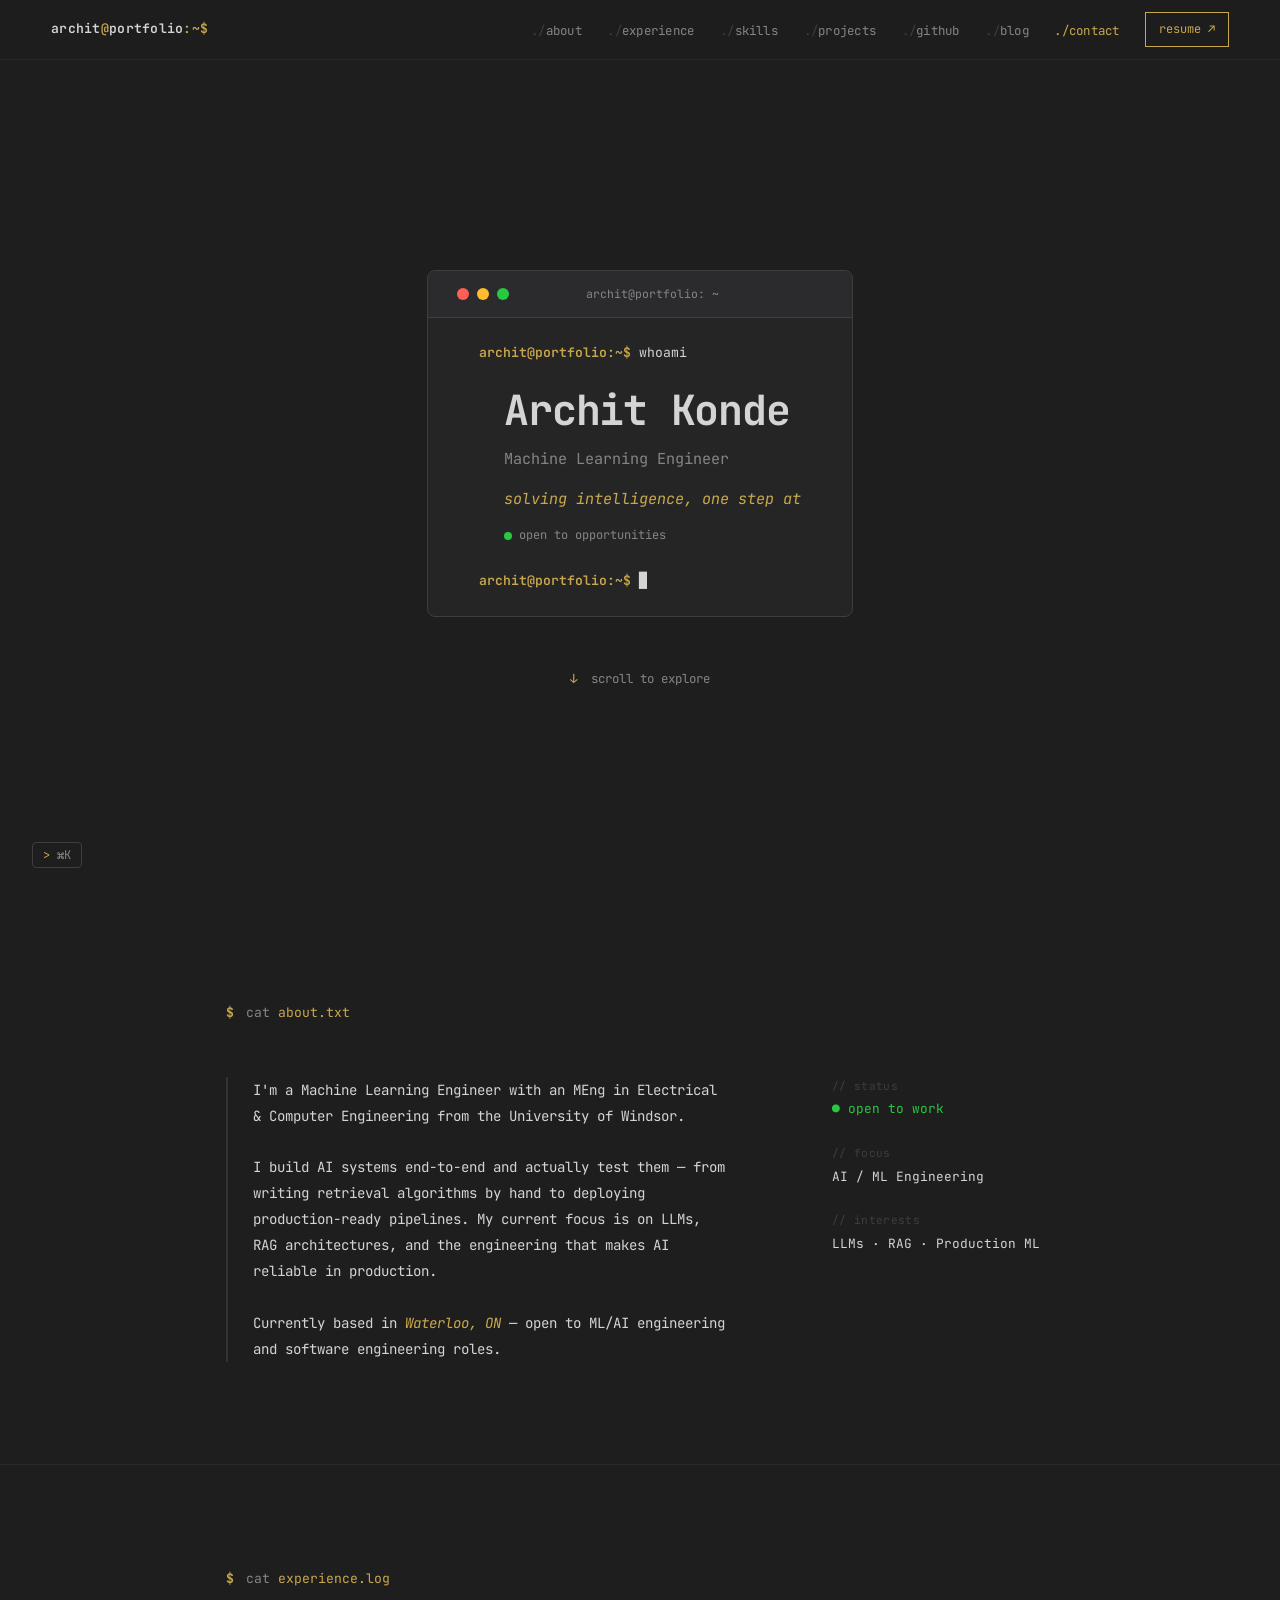
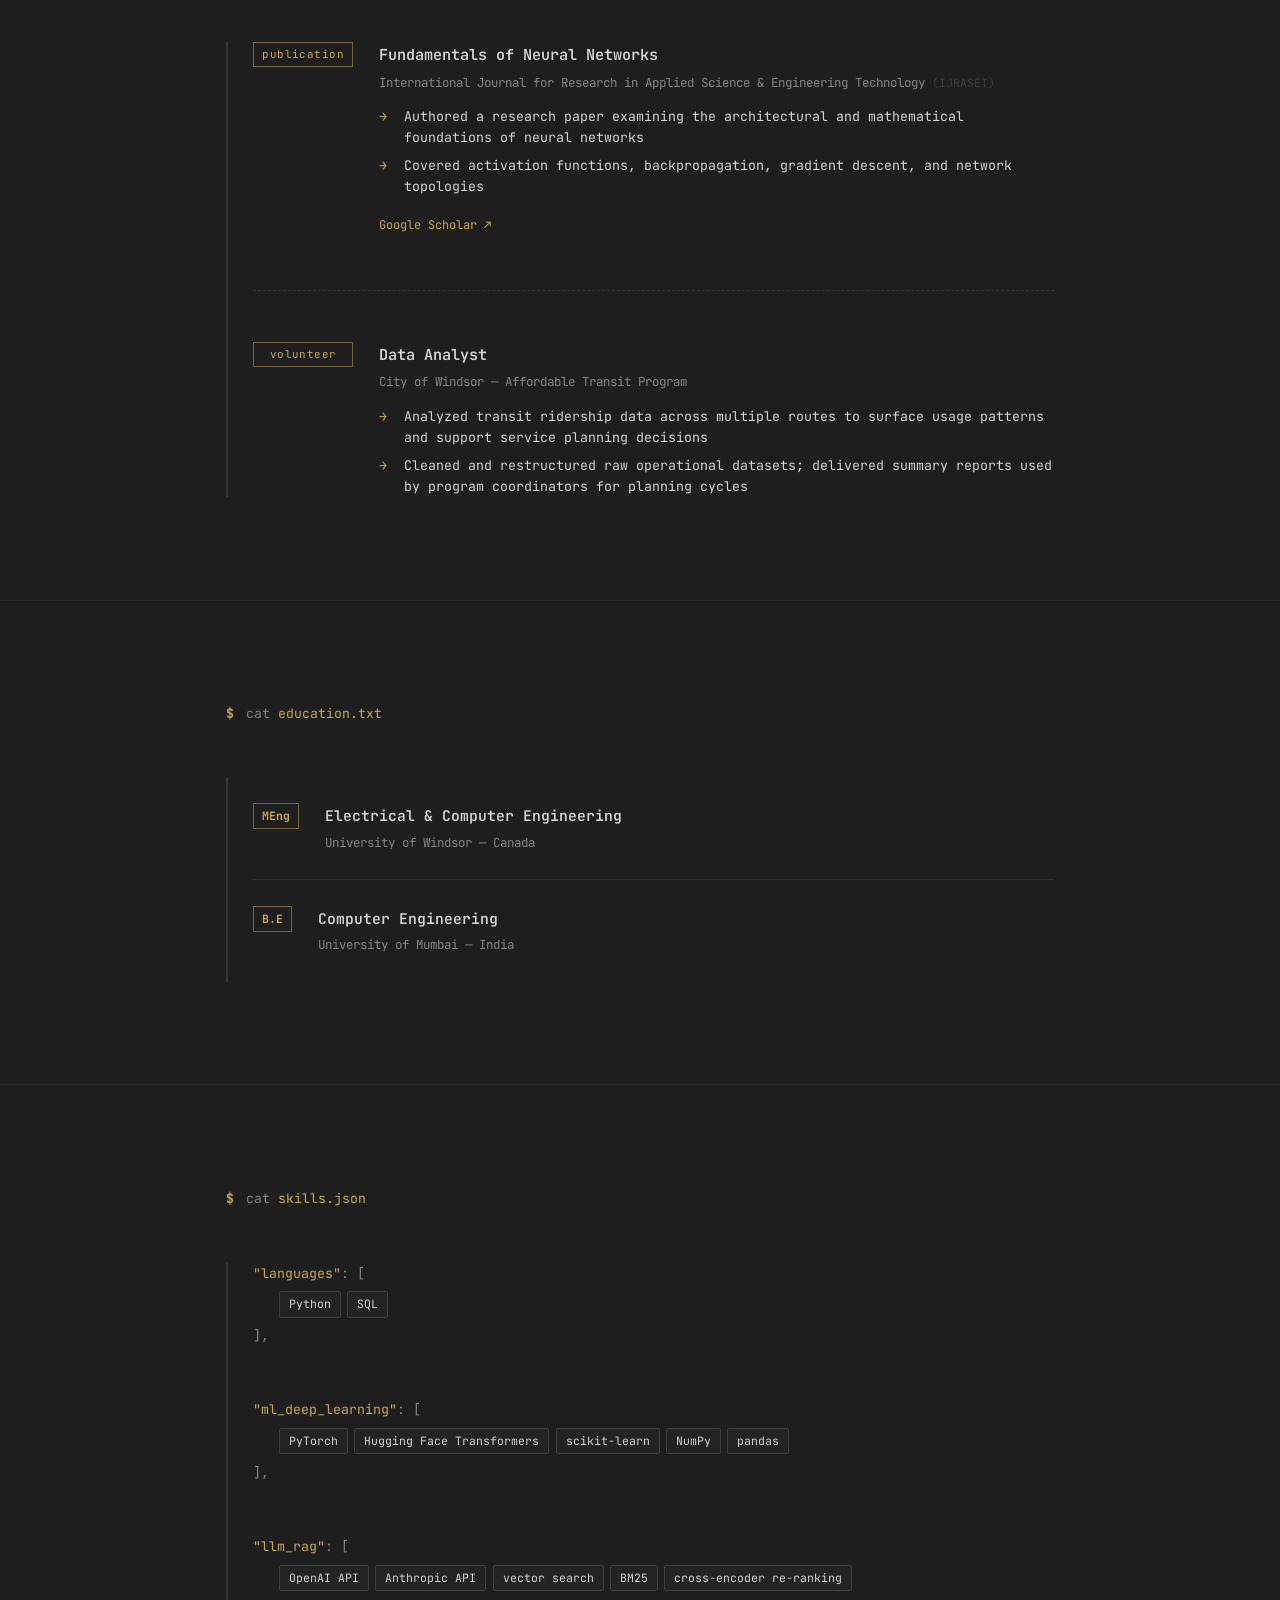
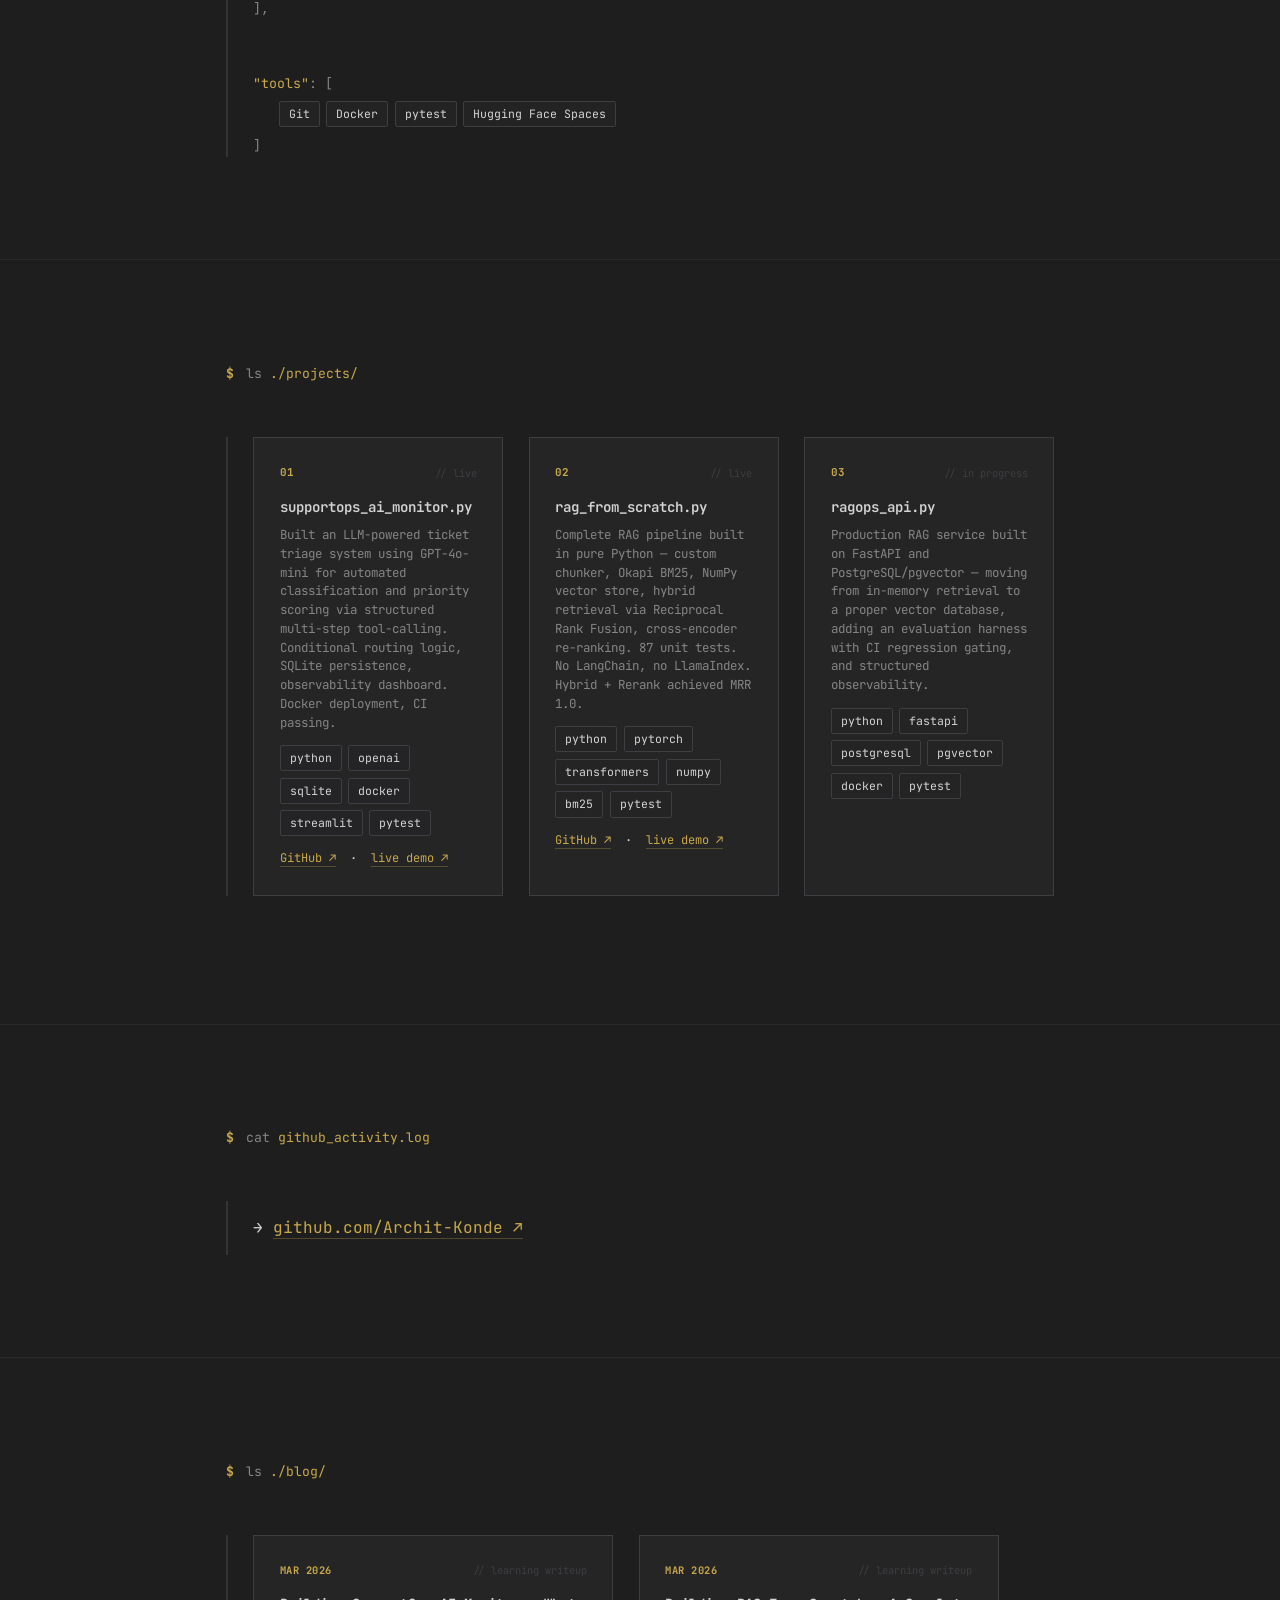
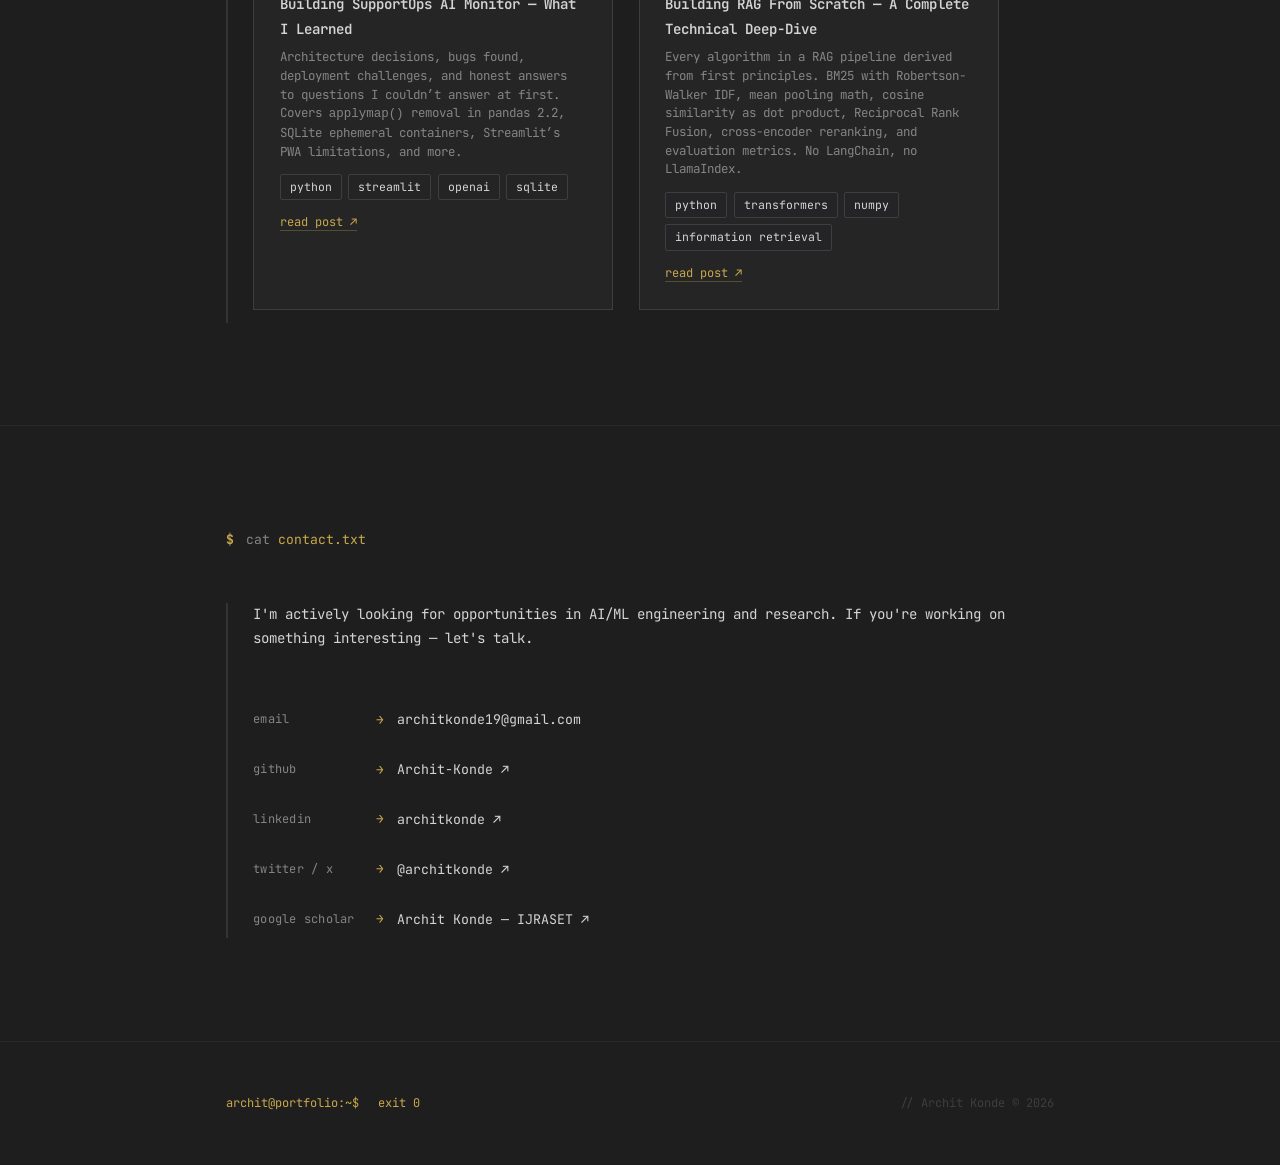
==== Source Code/index.html @ faeb998f "fix: add github nav link and chart fallback for discoverability Co-Authored-By: Claude Sonnet 4.6 <n" ====
<!DOCTYPE html>
<html lang="en">

<head>
  <meta charset="UTF-8" />
  <meta name="viewport" content="width=device-width, initial-scale=1.0" />

  <!-- ═══ SEO — Primary Meta Tags ════════════════════════════════
       These are the core tags search engines read first.
       description: shown in Google search results under your link.
       keywords:    less important for Google now, still used by others.
       author:      identifies you as the content creator.
       robots:      "index, follow" tells crawlers to index & follow links.
       theme-color: colors the browser chrome bar on Android/mobile.
  ════════════════════════════════════════════════════════════════ -->
  <meta name="description"
    content="Archit Konde — Machine Learning Engineer based in Waterloo, Canada. Building AI systems end-to-end — RAG pipelines, LLM applications, and production ML. Open to opportunities." />
  <meta name="keywords"
    content="Archit Konde, Machine Learning Engineer, AI Engineer, ML Engineer, artificial intelligence, neural networks, PyTorch, deep learning, RAG, LLM, Hugging Face, Waterloo, Canada" />
  <meta name="author" content="Archit Konde" />
  <meta name="robots" content="index, follow" />
  <meta name="theme-color" content="#1e1e1e" />

  <!-- ═══ SEO — Open Graph (LinkedIn, Facebook, Discord previews) ═
       When you share your URL on LinkedIn or Discord, these tags
       control what the preview card looks like — title, description,
       and eventually an image thumbnail.
  ════════════════════════════════════════════════════════════════ -->
  <meta property="og:type" content="website" />
  <meta property="og:url" content="https://archit-konde.github.io/" />
  <meta property="og:title" content="Archit Konde — Machine Learning Engineer" />
  <meta property="og:description"
    content="ML engineer building AI systems end-to-end — RAG pipelines, LLM applications, and production ML." />
  <meta property="og:locale" content="en_CA" />
  <meta property="og:image" content="https://archit-konde.github.io/assets/og-image.png" />
  <meta property="og:image:width" content="1200" />
  <meta property="og:image:height" content="630" />

  <!-- ═══ SEO — Twitter / X Card ═════════════════════════════════
       Controls how your link looks when shared on Twitter/X.
       summary_large_image: big card with image.
  ════════════════════════════════════════════════════════════════ -->
  <meta name="twitter:card" content="summary_large_image" />
  <meta name="twitter:image" content="https://archit-konde.github.io/assets/og-image.png" />
  <meta name="twitter:site" content="@architkonde" />
  <meta name="twitter:creator" content="@architkonde" />
  <meta name="twitter:title" content="Archit Konde — Machine Learning Engineer" />
  <meta name="twitter:description"
    content="ML engineer building AI systems end-to-end — RAG pipelines, LLM applications, and production ML." />

  <!-- ═══ SEO — Canonical URL ═════════════════════════════════════
       Tells search engines "this is the one true URL for this page".
       Prevents duplicate-content penalties if the site is ever
       accessible via multiple URLs (http vs https, www vs no-www).
  ════════════════════════════════════════════════════════════════ -->
  <link rel="canonical" href="https://archit-konde.github.io/" />

  <!-- PWA manifest — tells the browser this is installable as an app -->
  <link rel="manifest" href="manifest.json" />
  <!-- Apple Touch Icon — iOS uses this for "Add to Home Screen" (ignores manifest.json) -->
  <link rel="apple-touch-icon" href="assets/icons/icon-192.svg" />

  <title>Archit Konde</title>

  <!-- Terminal favicon: amber '>' on dark background, no extra file needed -->
  <link rel="icon"
    href="data:image/svg+xml,<svg xmlns='http://www.w3.org/2000/svg' viewBox='0 0 32 32'><rect width='32' height='32' rx='4' fill='%231e1e1e'/><text x='5' y='25' font-family='monospace' font-size='22' font-weight='bold' fill='%23C9A84C'>%3E</text></svg>" />

  <!-- JetBrains Mono — the terminal/code font we use throughout the site -->
  <link rel="preconnect" href="https://fonts.googleapis.com" />
  <link rel="preconnect" href="https://fonts.gstatic.com" crossorigin />
  <link
    href="https://fonts.googleapis.com/css2?family=JetBrains+Mono:ital,wght@0,300;0,400;0,500;0,600;0,700;1,400&display=swap"
    rel="stylesheet" />

  <link rel="stylesheet" href="styles/main.min.css" />

  <!-- ═══ SEO — JSON-LD Structured Data ══════════════════════════
       This is machine-readable data embedded in the page that tells
       Google exactly who you are. It can produce "rich results" in
       search — like your name, job title, and links appearing in a
       knowledge panel next to your search result.
       Schema.org/Person is the standard vocabulary for people pages.
  ════════════════════════════════════════════════════════════════ -->
  <script type="application/ld+json">
  {
    "@context": "https://schema.org",
    "@type": "Person",
    "name": "Archit Konde",
    "jobTitle": "Machine Learning Engineer",
    "url": "https://archit-konde.github.io/",
    "email": "architkonde19@gmail.com",
    "description": "Machine Learning Engineer building AI systems end-to-end — RAG pipelines, LLM applications, and production ML.",
    "alumniOf": [
      {
        "@type": "CollegeOrUniversity",
        "name": "University of Windsor",
        "address": { "@type": "PostalAddress", "addressCountry": "CA" }
      },
      {
        "@type": "CollegeOrUniversity",
        "name": "University of Mumbai",
        "address": { "@type": "PostalAddress", "addressCountry": "IN" }
      }
    ],
    "sameAs": [
      "https://github.com/Archit-Konde",
      "https://www.linkedin.com/in/architkonde/",
      "https://x.com/architkonde",
      "https://scholar.google.com/citations?hl=en&user=njXhCdwAAAAJ"
    ],
    "knowsAbout": ["Machine Learning", "Deep Learning", "PyTorch", "Hugging Face Transformers", "RAG", "LLM", "Neural Networks", "Artificial Intelligence", "Python"]
  }
  </script>
</head>

<body oncontextmenu="return false;">

  <!--
  ╔══════════════════════════════════════════════════════════════╗
  ║   Hey, you found the source.  Respect. 👋                   ║
  ║                                                              ║
  ║   Built by: Archit Konde                                     ║
  ║   Stack:    HTML + CSS + Vanilla JS  (no framework)          ║
  ║   Font:     JetBrains Mono (Google Fonts)                    ║
  ║   Hosted:   GitHub Pages                                     ║
  ║   Repo:     github.com/Archit-Konde/Archit-Konde.github.io  ║
  ║                                                              ║
  ║   If you're hiring ML/AI engineers — let's talk.            ║
  ║   architkonde19@gmail.com                                    ║
  ╚══════════════════════════════════════════════════════════════╝
-->

  <!-- ═══════════════════════════════════════════════════════════
       NAVIGATION
       Fixed at the top. Brand reads like a terminal prompt.
       Links use "./section" path convention.
       On mobile, nav collapses into a full-screen hamburger menu.
  ═══════════════════════════════════════════════════════════════ -->
  <nav id="navbar">
    <a href="#home" class="nav-brand">
      archit<span class="accent">@</span>portfolio<span class="accent">:~$</span>
    </a>

    <ul class="nav-links">
      <li><a href="#about"><span class="nav-slash">./</span>about</a></li>
      <li><a href="#experience"><span class="nav-slash">./</span>experience</a></li>
      <li><a href="#skills"><span class="nav-slash">./</span>skills</a></li>
      <li><a href="#projects"><span class="nav-slash">./</span>projects</a></li>
      <li><a href="#github"><span class="nav-slash">./</span>github</a></li>
      <li><a href="#blog"><span class="nav-slash">./</span>blog</a></li>
      <li><a href="#contact"><span class="nav-slash">./</span>contact</a></li>
    </ul>

    <a href="docs/resume.pdf" class="resume-btn" target="_blank" rel="noopener noreferrer">
      resume <span class="accent">↗</span>
    </a>

    <!-- Hamburger button — only visible on mobile -->
    <button class="hamburger" id="hamburger" aria-label="Toggle navigation menu" aria-expanded="false">
      <span></span>
      <span></span>
      <span></span>
    </button>
  </nav>

  <!-- Full-screen mobile menu overlay -->
  <div class="mobile-menu" id="mobileMenu" aria-hidden="true">
    <button class="mobile-menu-close" id="mobileClose" aria-label="Close menu">✕</button>
    <ul>
      <li><a href="#about" class="mob-link"><span class="nav-slash">./</span>about</a></li>
      <li><a href="#experience" class="mob-link"><span class="nav-slash">./</span>experience</a></li>
      <li><a href="#skills" class="mob-link"><span class="nav-slash">./</span>skills</a></li>
      <li><a href="#projects" class="mob-link"><span class="nav-slash">./</span>projects</a></li>
      <li><a href="#github" class="mob-link"><span class="nav-slash">./</span>github</a></li>
      <li><a href="#blog" class="mob-link"><span class="nav-slash">./</span>blog</a></li>
      <li><a href="#contact" class="mob-link"><span class="nav-slash">./</span>contact</a></li>
      <li><a href="docs/resume.pdf" class="mob-link" target="_blank" rel="noopener noreferrer">resume ↗</a></li>
    </ul>
  </div>


  <main>

    <!-- ═══════════════════════════════════════════════════════════
         HERO / LANDING
         Designed as a macOS-style terminal window.
         Contains: name, role, animated tagline, open-to-work status.
    ═══════════════════════════════════════════════════════════════ -->
    <section id="home" class="hero">
      <div class="container">

        <div class="term-window">
          <!-- Terminal chrome bar (the colored dots at the top) -->
          <div class="term-topbar">
            <div class="term-dots">
              <span class="dot dot-r" title="close"></span>
              <span class="dot dot-y" title="minimize"></span>
              <span class="dot dot-g" title="fullscreen"></span>
            </div>
            <span class="term-label">archit@portfolio: ~</span>
          </div>

          <!-- Terminal body -->
          <div class="term-body">
            <!-- Command typed into the terminal -->
            <p class="term-line">
              <span class="t-prompt">archit@portfolio:~$</span><span class="t-cmd"> whoami</span>
            </p>

            <!-- "Output" of the whoami command -->
            <div class="hero-output">
              <h1 class="hero-name">Archit Konde</h1>
              <p class="hero-role">Machine Learning Engineer</p>
              <!-- Tagline: animated by the typewriter in script.js -->
              <p class="hero-tagline">
                <span id="tw-text"></span><span class="tw-cursor" id="tw-cursor">█</span>
              </p>
              <!-- Live green dot: "open to opportunities" -->
              <p class="hero-status">
                <span class="status-dot"></span>
                <span>open to opportunities</span>
              </p>
            </div>

            <!-- Idle prompt line — ghost-text typed/erased by script.js ghostLoop() -->
            <p class="term-line idle-line">
              <span class="t-prompt">archit@portfolio:~$</span><span id="ghost-text"></span><span class="idle-cursor">
                █</span>
            </p>
          </div> <!-- /.term-body -->
        </div> <!-- /.term-window -->

        <div class="hero-footer">
          <a href="#about" class="scroll-hint" aria-label="Scroll to about section">
            <span class="accent">↓</span>&nbsp; scroll to explore
          </a>

          <button id="restore-term" class="hero-restore-btn">
            <span class="accent">↑</span>&nbsp; reboot terminal
          </button>
        </div>

      </div> <!-- /.container -->
    </section>


    <!-- ═══════════════════════════════════════════════════════════
         ABOUT
    ═══════════════════════════════════════════════════════════════ -->
    <section id="about" class="section">
      <div class="container">

        <div class="section-header">
          <span class="s-dollar">$</span>
          <span class="s-cmd">cat <span class="accent">about.txt</span></span>
        </div>

        <div class="section-body">
          <div class="about-grid">

            <div class="about-text">
              <p>
                I'm a Machine Learning Engineer with an MEng in Electrical &amp; Computer
                Engineering from the University of Windsor.
              </p>
              <p>
                I build AI systems end-to-end and actually test them — from writing retrieval
                algorithms by hand to deploying production-ready pipelines. My current focus is
                on LLMs, RAG architectures, and the engineering that makes AI reliable in
                production.
              </p>
              <p>
                Currently based in <em class="accent">Waterloo, ON</em> — open to ML/AI
                engineering and software engineering roles.
              </p>
            </div>

            <aside class="about-meta">
              <div class="meta-block">
                <span class="meta-key">// status</span>
                <span class="meta-val status-open">● open to work</span>
              </div>
              <div class="meta-block">
                <span class="meta-key">// focus</span>
                <span class="meta-val">AI / ML Engineering</span>
              </div>
              <div class="meta-block">
                <span class="meta-key">// interests</span>
                <span class="meta-val">LLMs · RAG · Production ML</span>
              </div>
            </aside>

          </div>
        </div>

      </div>
    </section>


    <!-- ═══════════════════════════════════════════════════════════
         EXPERIENCE
    ═══════════════════════════════════════════════════════════════ -->
    <section id="experience" class="section">
      <div class="container">

        <div class="section-header">
          <span class="s-dollar">$</span>
          <span class="s-cmd">cat <span class="accent">experience.log</span></span>
        </div>

        <div class="section-body">

          <!-- ── Publication ─────────────────────────────────── -->
          <div class="exp-item">
            <div class="exp-tag">publication</div>
            <div class="exp-content">
              <h3 class="exp-title">Fundamentals of Neural Networks</h3>
              <p class="exp-org">
                International Journal for Research in Applied Science &amp; Engineering Technology
                <span class="exp-org-short">(IJRASET)</span>
              </p>
              <ul class="exp-bullets">
                <li>Authored a research paper examining the architectural and mathematical foundations of neural
                  networks</li>
                <li>Covered activation functions, backpropagation, gradient descent, and network topologies</li>
              </ul>
              <div class="exp-links">
                <a href="https://scholar.google.com/citations?view_op=view_citation&hl=en&user=njXhCdwAAAAJ&citation_for_view=njXhCdwAAAAJ:u5HHmVD_uO8C"
                  target="_blank" rel="noopener noreferrer" class="exp-link">Google Scholar ↗</a>
              </div>
            </div>
          </div>

          <!-- ── Volunteer ───────────────────────────────────── -->
          <div class="exp-item">
            <div class="exp-tag">volunteer</div>
            <div class="exp-content">
              <h3 class="exp-title">Data Analyst</h3>
              <p class="exp-org">City of Windsor — Affordable Transit Program</p>
              <ul class="exp-bullets">
                <li>Analyzed transit ridership data across multiple routes to surface usage patterns and support service
                  planning decisions</li>
                <li>Cleaned and restructured raw operational datasets; delivered summary reports used by program
                  coordinators for planning cycles</li>
              </ul>
            </div>
          </div>

        </div>
      </div>
    </section>


    <!-- ═══════════════════════════════════════════════════════════
         EDUCATION
    ═══════════════════════════════════════════════════════════════ -->
    <section id="education" class="section">
      <div class="container">

        <div class="section-header">
          <span class="s-dollar">$</span>
          <span class="s-cmd">cat <span class="accent">education.txt</span></span>
        </div>

        <div class="section-body">

          <div class="edu-item">
            <span class="edu-badge">MEng</span>
            <div class="edu-details">
              <p class="edu-field">Electrical &amp; Computer Engineering</p>
              <p class="edu-inst">University of Windsor &mdash; Canada</p>
            </div>
          </div>

          <div class="edu-divider"></div>

          <div class="edu-item">
            <span class="edu-badge">B.E</span>
            <div class="edu-details">
              <p class="edu-field">Computer Engineering</p>
              <p class="edu-inst">University of Mumbai &mdash; India</p>
            </div>
          </div>

        </div>
      </div>
    </section>


    <!-- ═══════════════════════════════════════════════════════════
         SKILLS
         Styled as a JSON object so it reads like code output.
    ═══════════════════════════════════════════════════════════════ -->
    <section id="skills" class="section">
      <div class="container">

        <div class="section-header">
          <span class="s-dollar">$</span>
          <span class="s-cmd">cat <span class="accent">skills.json</span></span>
        </div>

        <div class="section-body">
          <div class="skills-block">

            <div class="skill-group">
              <span class="sk-key">"languages"</span><span class="sk-colon">: [</span>
              <div class="skill-tags">
                <span class="tag">Python</span>
                <span class="tag">SQL</span>
              </div>
              <span class="sk-close">],</span>
            </div>

            <div class="skill-group">
              <span class="sk-key">"ml_deep_learning"</span><span class="sk-colon">: [</span>
              <div class="skill-tags">
                <span class="tag">PyTorch</span>
                <span class="tag">Hugging Face Transformers</span>
                <span class="tag">scikit-learn</span>
                <span class="tag">NumPy</span>
                <span class="tag">pandas</span>
              </div>
              <span class="sk-close">],</span>
            </div>

            <div class="skill-group">
              <span class="sk-key">"llm_rag"</span><span class="sk-colon">: [</span>
              <div class="skill-tags">
                <span class="tag">OpenAI API</span>
                <span class="tag">Anthropic API</span>
                <span class="tag">vector search</span>
                <span class="tag">BM25</span>
                <span class="tag">cross-encoder re-ranking</span>
              </div>
              <span class="sk-close">],</span>
            </div>

            <div class="skill-group">
              <span class="sk-key">"tools"</span><span class="sk-colon">: [</span>
              <div class="skill-tags">
                <span class="tag">Git</span>
                <span class="tag">Docker</span>
                <span class="tag">pytest</span>
                <span class="tag">Hugging Face Spaces</span>
              </div>
              <span class="sk-close">]</span>
            </div>

          </div>
        </div>

      </div>
    </section>


    <!-- ═══════════════════════════════════════════════════════════
         PROJECTS
         Placeholder cards for now. Real projects will replace these.
    ═══════════════════════════════════════════════════════════════ -->
    <section id="projects" class="section">
      <div class="container">

        <div class="section-header">
          <span class="s-dollar">$</span>
          <span class="s-cmd">ls <span class="accent">./projects/</span></span>
        </div>

        <div class="section-body">

          <div class="projects-grid">

            <div class="project-card">
              <a href="https://architechs-supportops-ai-monitor.hf.space" target="_blank" rel="noopener noreferrer"
                class="card-overlay-link" aria-label="View SupportOps AI Monitor live demo" tabindex="-1"></a>
              <div class="card-top">
                <span class="card-num">01</span>
                <span class="card-status">// live</span>
              </div>
              <p class="card-name">supportops_ai_monitor.py</p>
              <p class="card-desc">Built an LLM-powered ticket triage system using GPT-4o-mini for automated classification
                and priority scoring via structured multi-step tool-calling. Conditional routing logic, SQLite persistence,
                observability dashboard. Docker deployment, CI passing.</p>
              <div class="card-tech">
                <span class="tag">python</span>
                <span class="tag">openai</span>
                <span class="tag">sqlite</span>
                <span class="tag">docker</span>
                <span class="tag">streamlit</span>
                <span class="tag">pytest</span>
              </div>
              <div style="margin-top: 0.75rem; font-size: 0.75rem;">
                <a href="https://github.com/Archit-Konde/supportops-ai-monitor" target="_blank"
                  rel="noopener noreferrer" class="inline-link">GitHub ↗</a>
                &nbsp;·&nbsp;
                <a href="https://architechs-supportops-ai-monitor.hf.space" target="_blank" rel="noopener noreferrer"
                  class="inline-link">live demo ↗</a>
              </div>
            </div>

            <div class="project-card">
              <a href="https://huggingface.co/spaces/architechs/RAG" target="_blank" rel="noopener noreferrer"
                class="card-overlay-link" aria-label="View RAG Pipeline Demo" tabindex="-1"></a>
              <div class="card-top">
                <span class="card-num">02</span>
                <span class="card-status">// live</span>
              </div>
              <p class="card-name">rag_from_scratch.py</p>
              <p class="card-desc">Complete RAG pipeline built in pure Python &mdash; custom chunker, Okapi BM25, NumPy vector store,
                hybrid retrieval via Reciprocal Rank Fusion, cross-encoder re-ranking. 87 unit tests.
                No LangChain, no LlamaIndex. Hybrid + Rerank achieved MRR 1.0.</p>
              <div class="card-tech">
                <span class="tag">python</span>
                <span class="tag">pytorch</span>
                <span class="tag">transformers</span>
                <span class="tag">numpy</span>
                <span class="tag">bm25</span>
                <span class="tag">pytest</span>
              </div>
              <div style="margin-top: 0.75rem; font-size: 0.75rem;">
                <a href="https://github.com/Archit-Konde/RAG" target="_blank"
                  rel="noopener noreferrer" class="inline-link">GitHub ↗</a>
                &nbsp;·&nbsp;
                <a href="https://huggingface.co/spaces/architechs/RAG" target="_blank" rel="noopener noreferrer"
                  class="inline-link">live demo ↗</a>
              </div>
            </div>

            <div class="project-card">
              <div class="card-top">
                <span class="card-num">03</span>
                <span class="card-status">// in progress</span>
              </div>
              <p class="card-name">ragops_api.py</p>
              <p class="card-desc">Production RAG service built on FastAPI and PostgreSQL/pgvector &mdash; moving from
                in-memory retrieval to a proper vector database, adding an evaluation harness with CI regression gating,
                and structured observability.</p>
              <div class="card-tech">
                <span class="tag">python</span>
                <span class="tag">fastapi</span>
                <span class="tag">postgresql</span>
                <span class="tag">pgvector</span>
                <span class="tag">docker</span>
                <span class="tag">pytest</span>
              </div>
            </div>

          </div>

        </div>
      </div>
    </section>


    <!-- ═══════════════════════════════════════════════════════════
         GITHUB ACTIVITY
    ═══════════════════════════════════════════════════════════════ -->
    <section id="github" class="section">
      <div class="container">

        <div class="section-header">
          <span class="s-dollar">$</span>
          <span class="s-cmd">cat <span class="accent">github_activity.log</span></span>
        </div>

        <div class="section-body">
          <div class="gh-chart-wrap">
            <img
              src="https://ghchart.rshah.org/C9A84C/Archit-Konde"
              alt="Archit Konde's GitHub contribution graph"
              class="gh-chart"
              loading="lazy"
              onerror="this.style.display='none';this.nextElementSibling.style.display='block'"
            />
            <p class="gh-chart-fallback" style="display:none">
              → <a href="https://github.com/Archit-Konde" target="_blank" rel="noopener noreferrer" class="inline-link">github.com/Archit-Konde ↗</a>
            </p>
          </div>
        </div>

      </div>
    </section>


    <!-- ═══════════════════════════════════════════════════════════
         BLOG / WRITING  (placeholder)
    ═══════════════════════════════════════════════════════════════ -->
    <section id="blog" class="section">
      <div class="container">

        <div class="section-header">
          <span class="s-dollar">$</span>
          <span class="s-cmd">ls <span class="accent">./blog/</span></span>
        </div>

        <div class="section-body">

          <div class="blog-scroll">

            <div class="project-card">
              <a href="pages/blog/supportops-ai-monitor.html" class="card-overlay-link"
                aria-label="Read post: Building SupportOps AI Monitor" tabindex="-1"></a>
              <div class="card-top">
                <span class="card-num" style="font-size: 0.65rem; letter-spacing: 0.05em;">MAR 2026</span>
                <span class="card-status">// learning writeup</span>
              </div>
              <p class="card-name">Building SupportOps AI Monitor — What I Learned</p>
              <p class="card-desc">Architecture decisions, bugs found, deployment challenges, and honest answers to
                questions I couldn&rsquo;t answer at first. Covers <code>applymap()</code> removal in pandas 2.2, SQLite
                ephemeral containers, Streamlit&rsquo;s PWA limitations, and more.</p>
              <div class="card-tech">
                <span class="tag">python</span>
                <span class="tag">streamlit</span>
                <span class="tag">openai</span>
                <span class="tag">sqlite</span>
              </div>
              <div style="margin-top: 0.75rem; font-size: 0.75rem; position: relative; z-index: 1;">
                <a href="pages/blog/supportops-ai-monitor.html" class="inline-link">read post ↗</a>
              </div>
            </div>

            <div class="project-card">
              <a href="pages/blog/rag-from-scratch.html" class="card-overlay-link"
                aria-label="Read post: Building RAG From Scratch" tabindex="-1"></a>
              <div class="card-top">
                <span class="card-num" style="font-size: 0.65rem; letter-spacing: 0.05em;">MAR 2026</span>
                <span class="card-status">// learning writeup</span>
              </div>
              <p class="card-name">Building RAG From Scratch &mdash; A Complete Technical Deep-Dive</p>
              <p class="card-desc">Every algorithm in a RAG pipeline derived from first principles. BM25 with
                Robertson-Walker IDF, mean pooling math, cosine similarity as dot product, Reciprocal Rank Fusion,
                cross-encoder reranking, and evaluation metrics. No LangChain, no LlamaIndex.</p>
              <div class="card-tech">
                <span class="tag">python</span>
                <span class="tag">transformers</span>
                <span class="tag">numpy</span>
                <span class="tag">information retrieval</span>
              </div>
              <div style="margin-top: 0.75rem; font-size: 0.75rem; position: relative; z-index: 1;">
                <a href="pages/blog/rag-from-scratch.html" class="inline-link">read post &nearr;</a>
              </div>
            </div>

          </div><!-- /.blog-scroll -->

        </div>

      </div>
    </section>


    <!-- ═══════════════════════════════════════════════════════════
         CONTACT
    ═══════════════════════════════════════════════════════════════ -->
    <section id="contact" class="section">
      <div class="container">

        <div class="section-header">
          <span class="s-dollar">$</span>
          <span class="s-cmd">cat <span class="accent">contact.txt</span></span>
        </div>

        <div class="section-body">

          <p class="contact-intro">
            I'm actively looking for opportunities in AI/ML engineering and research.
            If you're working on something interesting — let's talk.
          </p>

          <div class="contact-links">

            <a href="mailto:architkonde19@gmail.com" class="contact-row">
              <span class="c-key">email</span>
              <span class="c-arrow accent">→</span>
              <span class="c-val">architkonde19@gmail.com</span>
            </a>

            <a href="https://github.com/Archit-Konde" target="_blank" rel="noopener noreferrer" class="contact-row">
              <span class="c-key">github</span>
              <span class="c-arrow accent">→</span>
              <span class="c-val">Archit-Konde ↗</span>
            </a>

            <a href="https://www.linkedin.com/in/architkonde/" target="_blank" rel="noopener noreferrer"
              class="contact-row">
              <span class="c-key">linkedin</span>
              <span class="c-arrow accent">→</span>
              <span class="c-val">architkonde ↗</span>
            </a>

            <a href="https://x.com/architkonde" target="_blank" rel="noopener noreferrer" class="contact-row">
              <span class="c-key">twitter / x</span>
              <span class="c-arrow accent">→</span>
              <span class="c-val">@architkonde ↗</span>
            </a>

            <a href="https://scholar.google.com/citations?hl=en&user=njXhCdwAAAAJ" target="_blank"
              rel="noopener noreferrer" class="contact-row">
              <span class="c-key">google scholar</span>
              <span class="c-arrow accent">→</span>
              <span class="c-val">Archit Konde — IJRASET ↗</span>
            </a>

          </div>
        </div>

      </div>
    </section>

  </main>


  <!-- ═══════════════════════════════════════════════════════════
       FOOTER
  ═══════════════════════════════════════════════════════════════ -->
  <footer id="footer">
    <div class="container footer-inner">
      <span class="f-prompt">archit@portfolio:~$</span>
      <span class="f-cmd">&nbsp;<span class="accent clickable" id="footer-exit">exit 0</span></span>
      <span class="f-note">// Archit Konde &copy; <span id="year"></span></span>
    </div>
  </footer>

  <!-- System Shutdown Overlay -->
  <div id="system-shutdown" class="shutdown-overlay" hidden>
    <div class="shutdown-content">
      <p class="shutdown-msg">[Process completed]</p>
      <button id="system-reboot" class="reboot-link">reconnect to archit@portfolio</button>
    </div>
  </div>


  <!-- ═══════════════════════════════════════════════════════════
       COMMAND PALETTE  (Ctrl+K / Cmd+K)
       VS Code-style quick action overlay.
  ═══════════════════════════════════════════════════════════════ -->
  <div id="cmd-palette" class="cmd-palette" role="dialog" aria-modal="true" aria-label="Command palette" hidden>
    <div class="cmd-backdrop"></div>
    <div class="cmd-modal">
      <div class="cmd-input-row">
        <span class="cmd-icon">&gt;</span>
        <input id="cmd-input" class="cmd-search" type="text" placeholder="Type a command..." autocomplete="off"
          spellcheck="false" />
        <kbd class="cmd-kbd">ESC</kbd>
      </div>
      <ul id="cmd-list" class="cmd-list" role="listbox"></ul>
      <div class="cmd-footer">
        <span><kbd>&#8593;&#8595;</kbd> navigate</span>
        <span><kbd>&#8629;</kbd> select</span>
        <span><kbd>esc</kbd> close</span>
      </div>
    </div>
  </div>

  <!-- Command Palette floating toggle (bottom-left) -->
  <button id="cmd-pal-btn" class="cmd-pal-btn" aria-label="Open command palette">
    <span class="accent">></span>&nbsp;⌘K
  </button>

  <!-- Man Page Overlay -->
  <div id="man-page" class="man-overlay" hidden>
    <div class="man-backdrop"></div>
    <div class="man-container">
      <header class="man-header">
        <span>ARCHIT(1)</span>
        <span>User Commands</span>
        <span>ARCHIT(1)</span>
      </header>
      <div class="man-content">
        <section class="man-section">
          <h3>NAME</h3>
          <p>archit - Machine Learning Engineer & Researcher</p>
        </section>
        <section class="man-section">
          <h3>SYNOPSIS</h3>
          <p><strong>archit</strong> [OPTION]...</p>
        </section>
        <section class="man-section">
          <h3>DESCRIPTION</h3>
          <p>Archit Konde is a ML Engineer who builds AI systems end-to-end and actually
            tests them. Based in Waterloo, ON. MEng in ECE from the University of Windsor.</p>
        </section>
        <section class="man-section">
          <h3>CAPABILITIES</h3>
          <p><strong>--pytorch</strong>, <strong>--transformers</strong>: Core ML framework proficiency.</p>
          <p><strong>--llm-rag</strong>: RAG pipelines, OpenAI/Anthropic APIs, vector search, BM25.</p>
          <p><strong>--deploy</strong>: Docker, pytest, CI/CD, Hugging Face Spaces.</p>
        </section>
        <section class="man-section">
          <h3>INTERFACES</h3>
          <p>Email: architkonde19@gmail.com</p>
          <p>GitHub: /Archit-Konde</p>
          <p>LinkedIn: /in/architkonde</p>
        </section>
      </div>
      <footer class="man-footer">
        <span>Manual page archit(1) line 1 (END)</span>
        <span>Press ESC to exit</span>
      </footer>
    </div>
  </div>

  <!-- Floating Prompt / CD Tracker (bottom-right) -->
  <div id="floating-prompt" class="floating-prompt" aria-hidden="true">
    <span class="f-prompt">archit<span class="accent">@</span>portfolio<span class="accent">:~$</span></span>
    <span id="active-dir" class="f-cmd">&nbsp;cd ./home</span>
  </div>

  <script src="scripts/app.min.js"></script>
</body>

</html>
---- Source Code/styles/main.min.css ----
:root{--bg:#1e1e1e;--surface:#252526;--border:#3e3e42;--text:#d4d4d4;--muted:#858585;--accent:#C9A84C;--font:'JetBrains Mono','Fira Code','Cascadia Code','Courier New',monospace;--s1:0.4rem;--s2:0.8rem;--s3:1.6rem;--s4:3.2rem;--s5:6.4rem;--nav-h:60px;--ease:0.2s ease;--max-w:880px;}*,*::before,*::after{box-sizing:border-box;margin:0;padding:0;}html{scroll-behavior:smooth;font-size:16px;}body{font-family:var(--font);background-color:var(--bg);color:var(--text);line-height:1.75;-webkit-font-smoothing:antialiased;min-height:100vh;overflow-x:hidden;-webkit-touch-callout:none;-webkit-user-select:none;user-select:none;}code,pre,input,textarea,.selectable{-webkit-user-select:text;user-select:text;}img{-webkit-user-drag:none;}::selection{background:var(--accent);color:var(--bg);}:focus-visible{outline:2px solid var(--accent);outline-offset:2px;}a{color:inherit;text-decoration:none;}ul{list-style:none;}::-webkit-scrollbar{width:5px;}::-webkit-scrollbar-track{background:var(--bg);}::-webkit-scrollbar-thumb{background:var(--border);border-radius:3px;}::-webkit-scrollbar-thumb:hover{background:var(--accent);}.accent{color:var(--accent);}.muted{color:var(--muted);}.nav-brand,.nav-links a,.resume-btn,.hamburger,.mobile-menu a,.mobile-menu-close,.scroll-hint,#back-to-top,.tag,.contact-row,.exp-link,.term-dots{-webkit-user-select:none;user-select:none;}.container{max-width:var(--max-w);margin:0 auto;padding:0 var(--s3);}#navbar{position:fixed;top:0;left:0;right:0;z-index:100;height:var(--nav-h);display:flex;align-items:center;gap:var(--s3);padding:0 var(--s4);background:rgba(30,30,30,0.88);backdrop-filter:blur(12px);-webkit-backdrop-filter:blur(12px);border-bottom:1px solid rgba(62,62,66,0.4);transition:border-color var(--ease);}#navbar.scrolled{border-bottom-color:var(--border);}.nav-brand{font-size:0.82rem;font-weight:600;color:var(--text);white-space:nowrap;margin-right:auto;text-decoration:none;letter-spacing:0.02em;}.nav-links{display:flex;align-items:center;gap:var(--s3);}.nav-links a{font-size:0.78rem;color:var(--muted);text-decoration:none;transition:color var(--ease);letter-spacing:0.02em;}.nav-links a:hover,.nav-links a.nav-active{color:var(--accent);}.nav-slash{color:var(--border);transition:color var(--ease);}.nav-links a:hover .nav-slash,.nav-links a.nav-active .nav-slash{color:var(--accent);}.resume-btn{font-size:0.75rem;color:var(--accent);border:1px solid var(--accent);padding:var(--s1) var(--s2);text-decoration:none;white-space:nowrap;transition:background var(--ease),color var(--ease);}.resume-btn:hover{background:var(--accent);color:var(--bg);}.hamburger{display:none;flex-direction:column;justify-content:center;gap:5px;background:none;border:none;cursor:pointer;padding:var(--s1);margin-left:var(--s2);}.hamburger span{display:block;width:22px;height:2px;background:var(--text);transition:all var(--ease);}.hamburger.open span:nth-child(1){transform:translateY(7px) rotate(45deg);}.hamburger.open span:nth-child(2){opacity:0;}.hamburger.open span:nth-child(3){transform:translateY(-7px) rotate(-45deg);}.mobile-menu{display:none;position:fixed;inset:0;z-index:99;background:var(--bg);flex-direction:column;align-items:center;justify-content:center;gap:var(--s4);}.mobile-menu.open{display:flex;}.mobile-menu ul{display:flex;flex-direction:column;gap:var(--s4);text-align:center;}.mobile-menu a{font-size:1.1rem;color:var(--text);text-decoration:none;transition:color var(--ease);}.mobile-menu a:hover{color:var(--accent);}.mobile-menu-close{position:absolute;top:var(--s3);right:var(--s3);background:none;border:none;color:var(--muted);font-size:1.1rem;cursor:pointer;font-family:var(--font);transition:color var(--ease);}.mobile-menu-close:hover{color:var(--accent);}.section{padding:var(--s5) 0;border-bottom:1px solid rgba(62,62,66,0.35);}.section-header{display:flex;align-items:center;gap:var(--s2);margin-bottom:var(--s4);font-size:0.82rem;}.s-dollar{color:var(--accent);font-weight:700;}.s-cmd{color:var(--muted);}.section-body{padding-left:var(--s3);border-left:2px solid rgba(62,62,66,0.7);}.hero{min-height:100vh;display:flex;align-items:center;padding-top:var(--nav-h);}.term-window{border:1px solid var(--border);border-radius:8px;overflow:hidden;background:var(--surface);max-width:640px;width:100%;transition:transform 0.4s cubic-bezier(0.16,1,0.3,1),opacity 0.4s ease,width 0.4s ease,height 0.4s ease,border-radius 0.4s ease;transform-origin:center center;position:relative;z-index:10;}.term-window.is-closed{opacity:0 !important;visibility:hidden;transform:scale(0.9) translateY(20px);pointer-events:none !important;}.term-window.is-minimized{transform:translateY(200px) scale(0.6);opacity:0 !important;visibility:hidden;pointer-events:none !important;}.term-window.is-maximized{max-width:100% !important;width:95vw;height:80vh;position:fixed;top:50%;left:50%;transform:translate(-50%,-50%);z-index:1000;border-radius:12px;box-shadow:0 30px 60px rgba(0,0,0,0.5);}.hero-footer{display:flex;align-items:center;justify-content:center;gap:var(--s3);margin-top:var(--s4);}.hero-restore-btn{display:none;background:none;border:none;color:var(--muted);font-family:var(--font);font-size:0.78rem;cursor:pointer;transition:color var(--ease);animation:float 2.5s ease-in-out infinite;animation-delay:0.2s;}.hero-restore-btn:hover{color:var(--accent);}.hero.window-gone .hero-restore-btn,.hero.window-minimized .hero-restore-btn{display:inline-block;}.term-topbar{display:flex;align-items:center;gap:var(--s2);padding:var(--s2) var(--s3);background:rgba(62,62,66,0.25);border-bottom:1px solid var(--border);}.term-dots{display:flex;gap:8px;padding:4px;}.dot{width:12px;height:12px;border-radius:50%;cursor:pointer;display:flex;align-items:center;justify-content:center;position:relative;transition:filter 0.2s ease;}.dot:hover{filter:brightness(1.15);}.dot::after{font-size:7px;font-family:sans-serif;font-weight:900;opacity:0;transition:opacity 0.1s ease;color:rgba(0,0,0,0.5);}.term-dots:hover .dot::after{opacity:1;}.dot-r{background:#ff5f57;}.dot-y{background:#febc2e;}.dot-g{background:#28c840;}.dot-r::after{content:'✕';}.dot-y::after{content:'—';}.dot-g::after{content:'+';}.term-label{font-size:0.72rem;color:var(--muted);margin:0 auto;padding-right:48px;}.term-body{padding:var(--s3) var(--s4);display:flex;flex-direction:column;gap:var(--s2);}.term-line{font-size:0.82rem;line-height:1.4;}.t-prompt{color:var(--accent);font-weight:600;}.t-cmd{color:var(--text);}.hero-output{padding:var(--s2) 0 var(--s2) var(--s3);display:flex;flex-direction:column;gap:var(--s2);}.hero-name{font-size:2.6rem;font-weight:700;color:var(--text);letter-spacing:-0.03em;line-height:1.1;}.hero-role{font-size:0.95rem;color:var(--muted);font-weight:400;}.hero-tagline{font-size:0.95rem;color:var(--accent);font-style:italic;min-height:1.5rem;}.tw-cursor{display:none;color:var(--accent);font-style:normal;animation:blink 1s step-end infinite;}.hero-status{display:flex;align-items:center;gap:var(--s1);font-size:0.75rem;color:var(--muted);}.status-dot{width:8px;height:8px;border-radius:50%;background:#28c840;animation:pulse-dot 2s ease infinite;}.idle-line{color:var(--muted);}.idle-cursor{color:var(--text);animation:blink 1s step-end infinite;}.scroll-hint{display:inline-block;font-size:0.78rem;color:var(--muted);text-decoration:none;cursor:pointer;animation:float 2.5s ease-in-out infinite;transition:color var(--ease);}.scroll-hint:hover{color:var(--accent);}.about-grid{display:grid;grid-template-columns:3fr 1.4fr;gap:var(--s5);align-items:start;}.about-text p{font-size:0.88rem;color:var(--text);line-height:1.85;margin-bottom:var(--s3);}.about-text p:last-child{margin-bottom:0;}.about-meta{display:flex;flex-direction:column;gap:var(--s3);}.meta-block{display:flex;flex-direction:column;gap:3px;}.meta-key{font-size:0.7rem;color:var(--border);letter-spacing:0.03em;}.meta-val{font-size:0.80rem;color:var(--text);line-height:1.5;}.status-open{color:#28c840;}.inline-link{color:var(--accent);text-decoration:none;border-bottom:1px solid rgba(201,168,76,0.3);transition:border-color var(--ease);}.inline-link:hover{border-color:var(--accent);}.exp-item{display:grid;grid-template-columns:100px 1fr;gap:var(--s3);padding-bottom:var(--s4);margin-bottom:var(--s4);border-bottom:1px dashed rgba(62,62,66,0.6);}.exp-item:last-child{border-bottom:none;margin-bottom:0;padding-bottom:0;}.exp-tag{font-size:0.68rem;color:var(--accent);border:1px solid rgba(201,168,76,0.5);padding:2px 6px;height:fit-content;text-align:center;white-space:nowrap;letter-spacing:0.04em;}.exp-title{font-size:0.95rem;font-weight:600;color:var(--text);margin-bottom:3px;}.exp-org{font-size:0.78rem;color:var(--muted);margin-bottom:var(--s2);}.exp-org-short{font-size:0.72rem;color:var(--border);}.exp-bullets{display:flex;flex-direction:column;gap:var(--s1);}.exp-bullets li{font-size:0.83rem;color:var(--text);padding-left:var(--s3);position:relative;line-height:1.6;}.exp-bullets li::before{content:'→';position:absolute;left:0;color:var(--accent);}.exp-links{margin-top:var(--s2);}.exp-link{font-size:0.75rem;color:var(--accent);text-decoration:none;border-bottom:1px solid transparent;transition:border-color var(--ease);}.exp-link:hover{border-color:var(--accent);}.edu-item{display:flex;align-items:flex-start;gap:var(--s3);padding:var(--s3) 0;}.edu-badge{font-size:0.72rem;font-weight:700;color:var(--accent);border:1px solid rgba(201,168,76,0.5);padding:2px 8px;white-space:nowrap;height:fit-content;}.edu-field{font-size:0.92rem;font-weight:600;color:var(--text);margin-bottom:3px;}.edu-inst{font-size:0.78rem;color:var(--muted);}.edu-divider{height:1px;background:rgba(62,62,66,0.5);margin:0;}.skills-block{display:flex;flex-direction:column;gap:var(--s4);}.skill-group{font-size:0.83rem;}.sk-key{color:var(--accent);}.sk-colon{color:var(--muted);}.sk-close{color:var(--muted);}.skill-tags{display:flex;flex-wrap:wrap;gap:var(--s1);margin:var(--s1) 0 var(--s1) var(--s3);}.tag{background:rgba(37,37,38,0.8);border:1px solid var(--border);color:var(--text);font-size:0.72rem;padding:2px 9px;border-radius:2px;transition:border-color var(--ease),color var(--ease);font-family:var(--font);}.tag:hover{border-color:var(--accent);color:var(--accent);}.projects-grid{display:grid;grid-template-columns:repeat(auto-fill,minmax(240px,1fr));gap:var(--s3);margin-bottom:var(--s3);}.project-card{background:var(--surface);border:1px solid var(--border);padding:var(--s3);transition:border-color var(--ease),transform var(--ease);cursor:default;position:relative;}.card-overlay-link{position:absolute;inset:0;display:block;z-index:0;}.project-card:has(.card-overlay-link){cursor:pointer;}.project-card .inline-link,.project-card .card-tech{position:relative;z-index:1;}.project-card:hover{border-color:var(--accent);transform:translateY(-3px);}.card-top{display:flex;justify-content:space-between;align-items:center;margin-bottom:var(--s2);}.card-num{font-size:0.68rem;color:var(--accent);font-weight:700;}.card-status{font-size:0.65rem;color:var(--border);}.card-name{font-size:0.88rem;font-weight:600;color:var(--text);margin-bottom:var(--s1);}.card-desc{font-size:0.78rem;color:var(--muted);margin-bottom:var(--s2);min-height:2.5em;line-height:1.5;}.card-tech{display:flex;flex-wrap:wrap;gap:var(--s1);}.projects-note{font-size:0.80rem;color:var(--muted);padding-top:var(--s1);}.projects-note a{color:var(--accent);}.projects-note a:hover{text-decoration:underline;}.wip-block{font-size:0.85rem;color:var(--muted);padding:var(--s3);border:1px dashed var(--border);font-style:italic;line-height:1.6;}.gh-chart-wrap{padding:var(--s2) 0;}.gh-chart{width:100%;max-width:100%;height:auto;border-radius:2px;opacity:0.9;}.blog-scroll{display:flex;gap:var(--s3);overflow-x:auto;padding-bottom:var(--s2);scroll-snap-type:x mandatory;-webkit-overflow-scrolling:touch;scrollbar-width:thin;scrollbar-color:var(--border) transparent;}.blog-scroll .project-card{min-width:300px;max-width:360px;flex-shrink:0;scroll-snap-align:start;}.contact-intro{font-size:0.88rem;color:var(--text);margin-bottom:var(--s4);line-height:1.7;}.contact-links{display:flex;flex-direction:column;gap:var(--s2);}.contact-row{display:flex;align-items:center;gap:var(--s2);text-decoration:none;padding:var(--s1) 0;border-bottom:1px solid transparent;transition:border-color var(--ease);font-size:0.83rem;}.contact-row:hover{border-color:rgba(62,62,66,0.6);}.contact-row:hover .c-val{color:var(--accent);}.c-key{color:var(--muted);min-width:110px;font-size:0.75rem;letter-spacing:0.02em;}.c-arrow{font-size:0.8rem;}.c-val{color:var(--text);transition:color var(--ease);}#footer{padding:var(--s4) 0;}.footer-inner{display:flex;align-items:center;gap:var(--s2);flex-wrap:wrap;font-size:0.75rem;}.f-prompt{color:var(--accent);}.f-cmd{color:var(--text);}.f-note{margin-left:auto;color:var(--border);}@keyframes blink{0%,100%{opacity:1;}50%{opacity:0;}}@keyframes pulse-dot{0%,100%{box-shadow:0 0 0 0 rgba(40,200,64,0.4);}50%{box-shadow:0 0 0 5px rgba(40,200,64,0);}}@keyframes float{0%,100%{transform:translateY(0);}50%{transform:translateY(5px);}}@keyframes fadeUp{from{opacity:0;transform:translateY(12px);}to{opacity:1;transform:translateY(0);}}.fade-up{animation:fadeUp 0.45s ease forwards;}@media (max-width:768px){:root{font-size:15px;}#navbar{padding:0 var(--s3);}.nav-links{display:none;}.resume-btn{display:none;}.nav-kbd{display:none;}.hamburger{display:flex;}.hero{padding-top:var(--nav-h);}.term-body{padding:var(--s3);}.hero-name{font-size:2rem;}.hero-output{padding-left:var(--s2);}.about-grid{grid-template-columns:1fr;gap:var(--s4);}.exp-item{grid-template-columns:1fr;gap:var(--s2);}.projects-grid{grid-template-columns:1fr;}.c-key{min-width:80px;}.f-note{margin-left:0;width:100%;}}@media (max-width:480px){.hero-name{font-size:1.7rem;}.section{padding:var(--s4) 0;}}.cmd-palette{position:fixed;inset:0;z-index:1000;display:flex;align-items:flex-start;justify-content:center;padding-top:20vh;}.cmd-palette[hidden]{display:none;}.cmd-backdrop{position:absolute;inset:0;background:rgba(0,0,0,0.6);backdrop-filter:blur(4px);-webkit-backdrop-filter:blur(4px);}.cmd-modal{position:relative;width:100%;max-width:520px;background:var(--surface);border:1px solid var(--border);border-radius:8px;overflow:hidden;box-shadow:0 24px 48px rgba(0,0,0,0.4);margin:0 1.2rem;}.cmd-input-row{display:flex;align-items:center;gap:0.6rem;padding:0.8rem 1.2rem;border-bottom:1px solid var(--border);}.cmd-icon{color:var(--accent);font-weight:600;font-size:1rem;}.cmd-search{flex:1;background:none;border:none;outline:none;font-family:var(--font);font-size:0.88rem;color:var(--text);}.cmd-search::placeholder{color:var(--muted);}.cmd-kbd{font-family:var(--font);font-size:0.66rem;color:var(--muted);background:var(--bg);border:1px solid var(--border);padding:2px 6px;border-radius:3px;}.cmd-list{list-style:none;max-height:300px;overflow-y:auto;padding:0.4rem 0;}.cmd-item{display:flex;align-items:center;gap:0.8rem;padding:0.6rem 1.2rem;font-size:0.82rem;color:var(--text);cursor:pointer;transition:background 0.1s;}.cmd-item:hover,.cmd-item.active{background:rgba(201,168,76,0.1);}.cmd-item-icon{font-size:0.9rem;width:1.4rem;text-align:center;color:var(--accent);}.cmd-item-label{flex:1;}.cmd-item-hint{font-size:0.70rem;color:var(--muted);}.cmd-footer{display:flex;gap:1.2rem;padding:0.5rem 1.2rem;border-top:1px solid var(--border);font-size:0.66rem;color:var(--muted);}.cmd-footer kbd{font-family:var(--font);background:var(--bg);border:1px solid var(--border);padding:1px 4px;border-radius:2px;margin-right:0.2rem;}.nav-kbd{font-family:var(--font);font-size:0.66rem;color:var(--muted);background:var(--bg);border:1px solid var(--border);padding:2px 7px;border-radius:3px;cursor:pointer;transition:border-color var(--ease),color var(--ease);line-height:1;-webkit-user-select:none;user-select:none;}.nav-kbd:hover{border-color:var(--accent);color:var(--accent);}.cmd-pal-btn{position:fixed;bottom:2rem;left:2rem;z-index:995;background:var(--bg);border:1px solid var(--border);color:var(--muted);font-family:var(--font);font-size:0.75rem;padding:4px 10px;border-radius:4px;cursor:pointer;transition:all var(--ease);display:flex;align-items:center;gap:0;box-shadow:none;}.cmd-pal-btn span{pointer-events:none;}.cmd-pal-btn:hover{border-color:var(--accent);color:var(--text);background:var(--surface);}.cmd-pal-btn::after{content:'Actions';position:absolute;bottom:110%;left:50%;transform:translateX(-50%) translateY(4px);background:var(--surface);border:1px solid var(--border);color:var(--accent);padding:2px 8px;font-size:0.6rem;border-radius:2px;white-space:nowrap;opacity:0;pointer-events:none;transition:all var(--ease);}.cmd-pal-btn:hover::after{opacity:1;transform:translateX(-50%) translateY(0);}.cmd-toast{position:fixed;bottom:1.5rem;left:1.5rem;z-index:990;background:var(--surface);border:1px solid var(--border);color:var(--muted);font-size:0.68rem;padding:0.35rem 0.75rem;border-radius:4px;opacity:0;transform:translateY(6px);transition:opacity 0.4s ease,transform 0.4s ease;pointer-events:none;white-space:nowrap;font-family:var(--font);}.cmd-toast.visible{opacity:1;transform:translateY(0);}.cmd-toast kbd{font-family:var(--font);background:var(--bg);border:1px solid var(--border);padding:1px 4px;border-radius:2px;font-size:0.62rem;margin:0 2px;}@media (prefers-reduced-motion:reduce){}body.matrix-theme{--bg:#000000;--surface:#0a0a0a;--text:#00ff41;--accent:#00ff41;--muted:#008f11;--border:#003b00;}body.matrix-theme *{text-shadow:0 0 5px rgba(0,255,65,0.4);}body.matrix-theme .cmd-palette,body.matrix-theme .cmd-modal{border-color:var(--accent);box-shadow:0 0 20px rgba(0,255,65,0.2);}.shutdown-overlay{position:fixed;inset:0;background:#000;z-index:9999;display:flex;align-items:center;justify-content:center;color:#fff;font-family:var(--font);opacity:0;transition:opacity 0.8s ease;pointer-events:none;}.shutdown-overlay:not([hidden]){display:flex !important;opacity:1;pointer-events:all;}.shutdown-content{text-align:center;}.shutdown-msg{font-size:1.2rem;margin-bottom:2rem;color:var(--muted);}.reboot-link{background:none;border:1px solid var(--accent);color:var(--accent);padding:0.8rem 1.5rem;font-family:var(--font);font-size:0.9rem;cursor:pointer;transition:all 0.2s ease;}.reboot-link:hover{background:var(--accent);color:var(--bg);}.clickable{cursor:pointer;}.man-overlay{position:fixed;inset:0;background:var(--bg);z-index:9999;font-family:var(--font);color:var(--text);display:flex;flex-direction:column;}.man-overlay[hidden]{display:none !important;}.man-backdrop{position:absolute;inset:0;background:rgba(0,0,0,0.5);}.man-container{position:relative;width:100%;max-width:800px;margin:0 auto;height:100%;background:var(--bg);padding:2rem;display:flex;flex-direction:column;}.man-header,.man-footer{display:flex;justify-content:space-between;text-transform:uppercase;font-size:0.8rem;color:var(--muted);padding:0.5rem 0;}.man-header{border-bottom:1px solid var(--border);margin-bottom:2rem;}.man-footer{border-top:1px solid var(--border);margin-top:2rem;}.man-content{flex:1;overflow-y:auto;padding-right:1rem;}.man-content .man-section{margin-bottom:2.5rem;padding:0 !important;border:none !important;}.man-content h3{font-size:0.9rem;text-transform:uppercase;margin-bottom:0.8rem;color:var(--text);}.man-content p{font-size:0.85rem;color:var(--muted);line-height:1.6;padding-left:2rem;margin-bottom:1rem;}.man-content strong{color:var(--accent);}.floating-prompt{position:fixed;bottom:1.5rem;right:1.5rem;background:rgba(30,30,30,0.85);backdrop-filter:blur(8px);padding:0.6rem 1rem;border-radius:4px;border:1px solid var(--border);font-size:0.75rem;z-index:1000;pointer-events:none;transition:opacity 0.3s ease,transform 0.3s ease;opacity:0;transform:translateY(10px);}.floating-prompt.visible{opacity:1;transform:translateY(0);}@media print{@page{margin:2cm;size:A4;}:root{--bg:#ffffff;--surface:#f8f8f8;--border:#e0e0e0;--text:#1a1a1a;--muted:#666666;--accent:#95782a;}body{background:#fff !important;color:#000 !important;font-size:11pt;-webkit-print-color-adjust:exact;print-color-adjust:exact;user-select:text !important;}#navbar,#footer,#cmd-palette,#cmd-pal-btn,.hero-footer,.term-dots,.status-dot,.mobile-menu,.shutdown-overlay,.floating-prompt,.man-overlay{display:none !important;}.container{width:100% !important;max-width:100% !important;margin:0 !important;padding:0 !important;}section{padding:1.5rem 0 !important;page-break-inside:avoid;border-bottom:1px dashed var(--border);}.hero{min-height:auto !important;padding-top:0 !important;}.term-window{box-shadow:none !important;border:1px solid #000 !important;background:#fff !important;margin-bottom:2rem;}.term-topbar{background:#f0f0f0 !important;border-bottom:1px solid #000 !important;color:#000 !important;}.term-body{padding:1rem !important;}.hero-name{font-size:24pt !important;color:#000 !important;margin-bottom:0.5rem;}.accent{font-weight:700 !important;color:var(--accent) !important;}.s-cmd,.t-cmd{font-weight:600;}.tag{border:1px solid #000 !important;background:none !important;color:#000 !important;padding:2pt 6pt !important;}*{animation:none !important;transition:none !important;transform:none !important;}#tw-cursor,.idle-cursor{display:none !important;}a{text-decoration:none !important;color:#000 !important;}a::after{content:" (" attr(href) ")";font-size:0.8rem;color:var(--muted);}.inline-link::after,.card-overlay-link::after{content:"" !important;}}
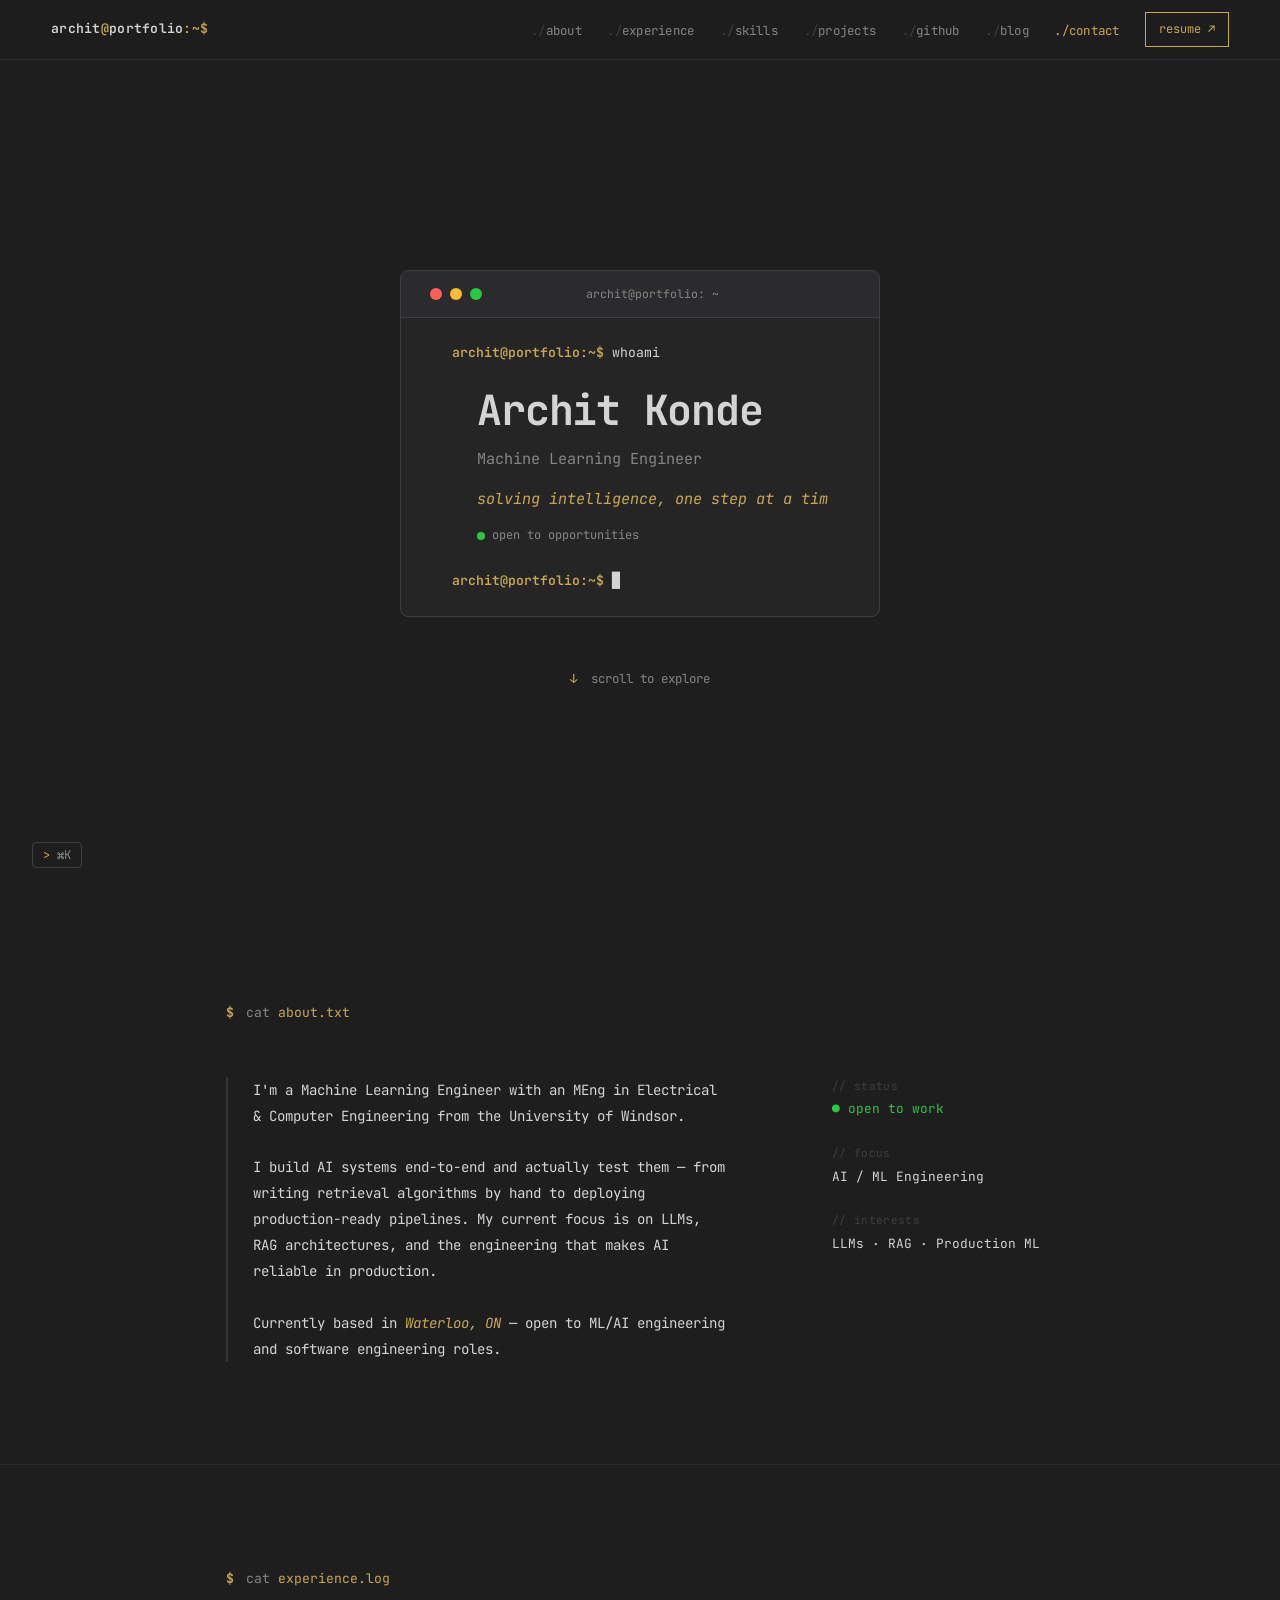
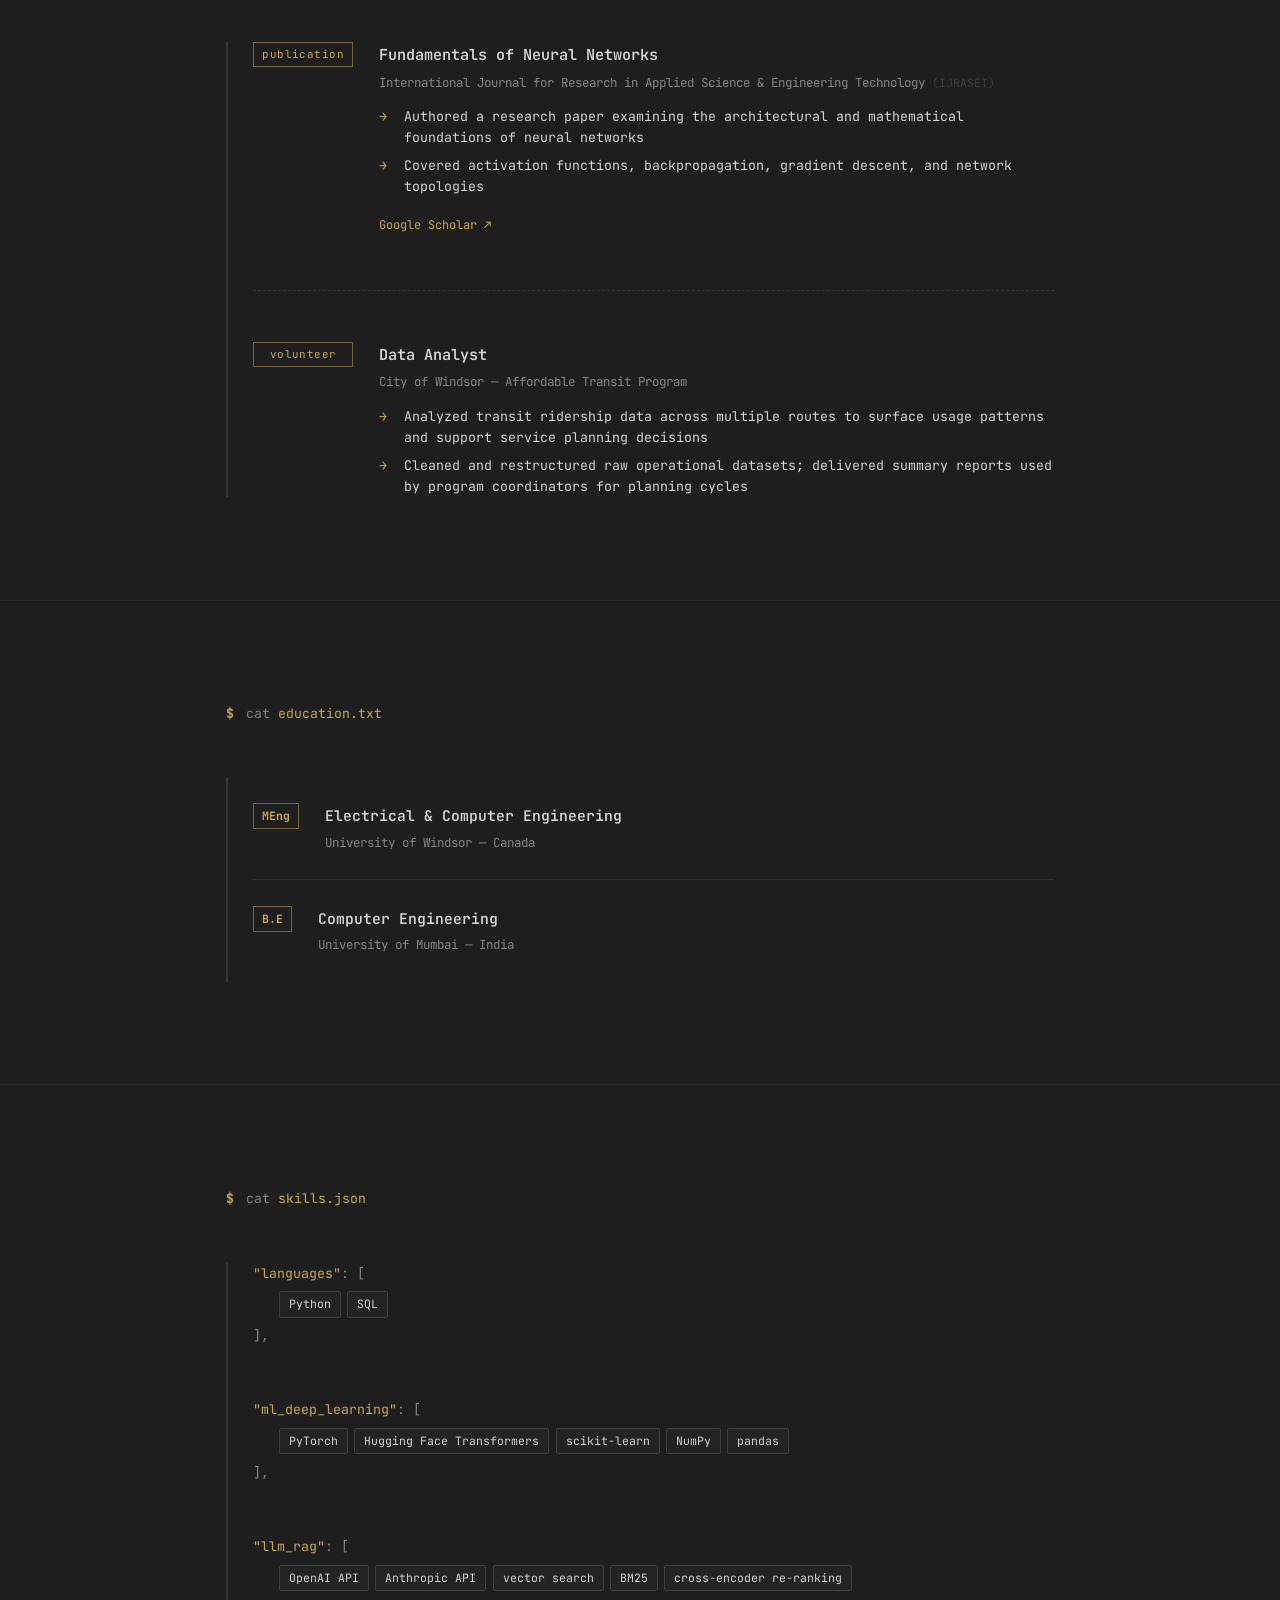
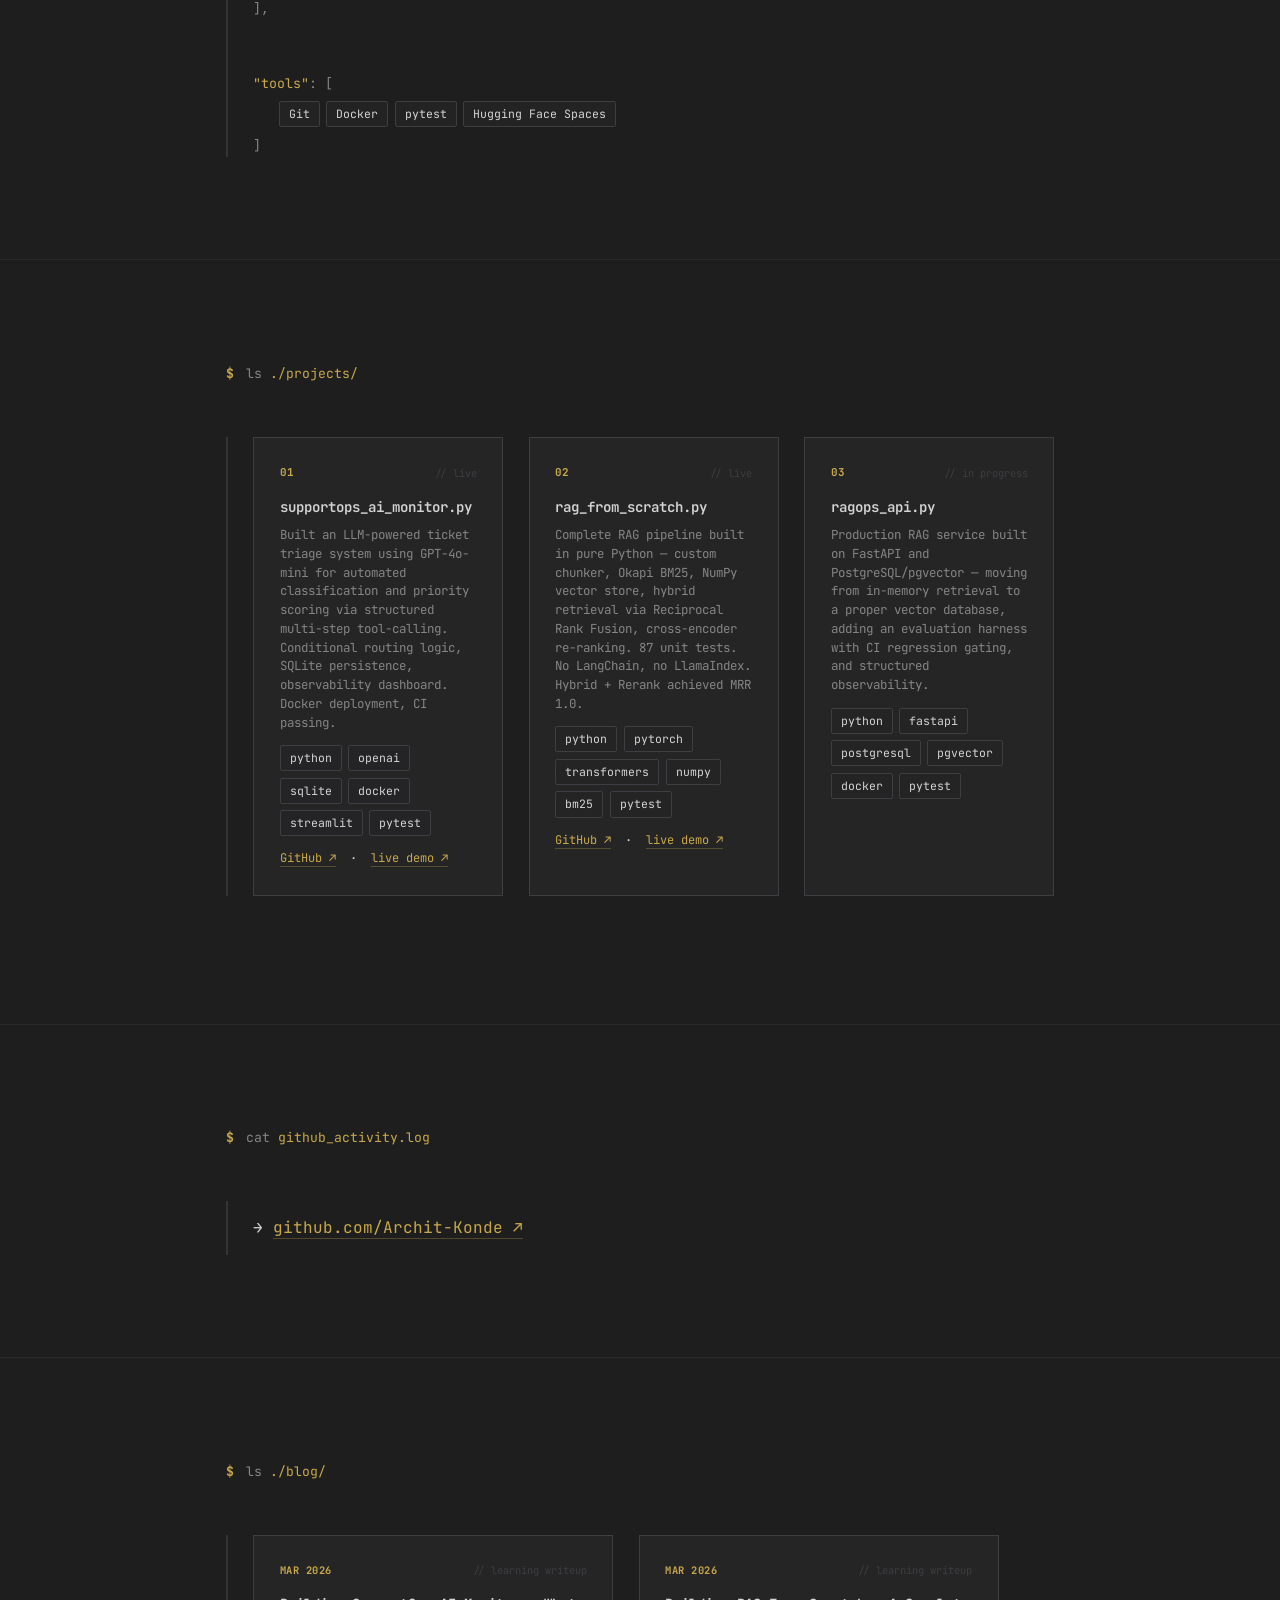
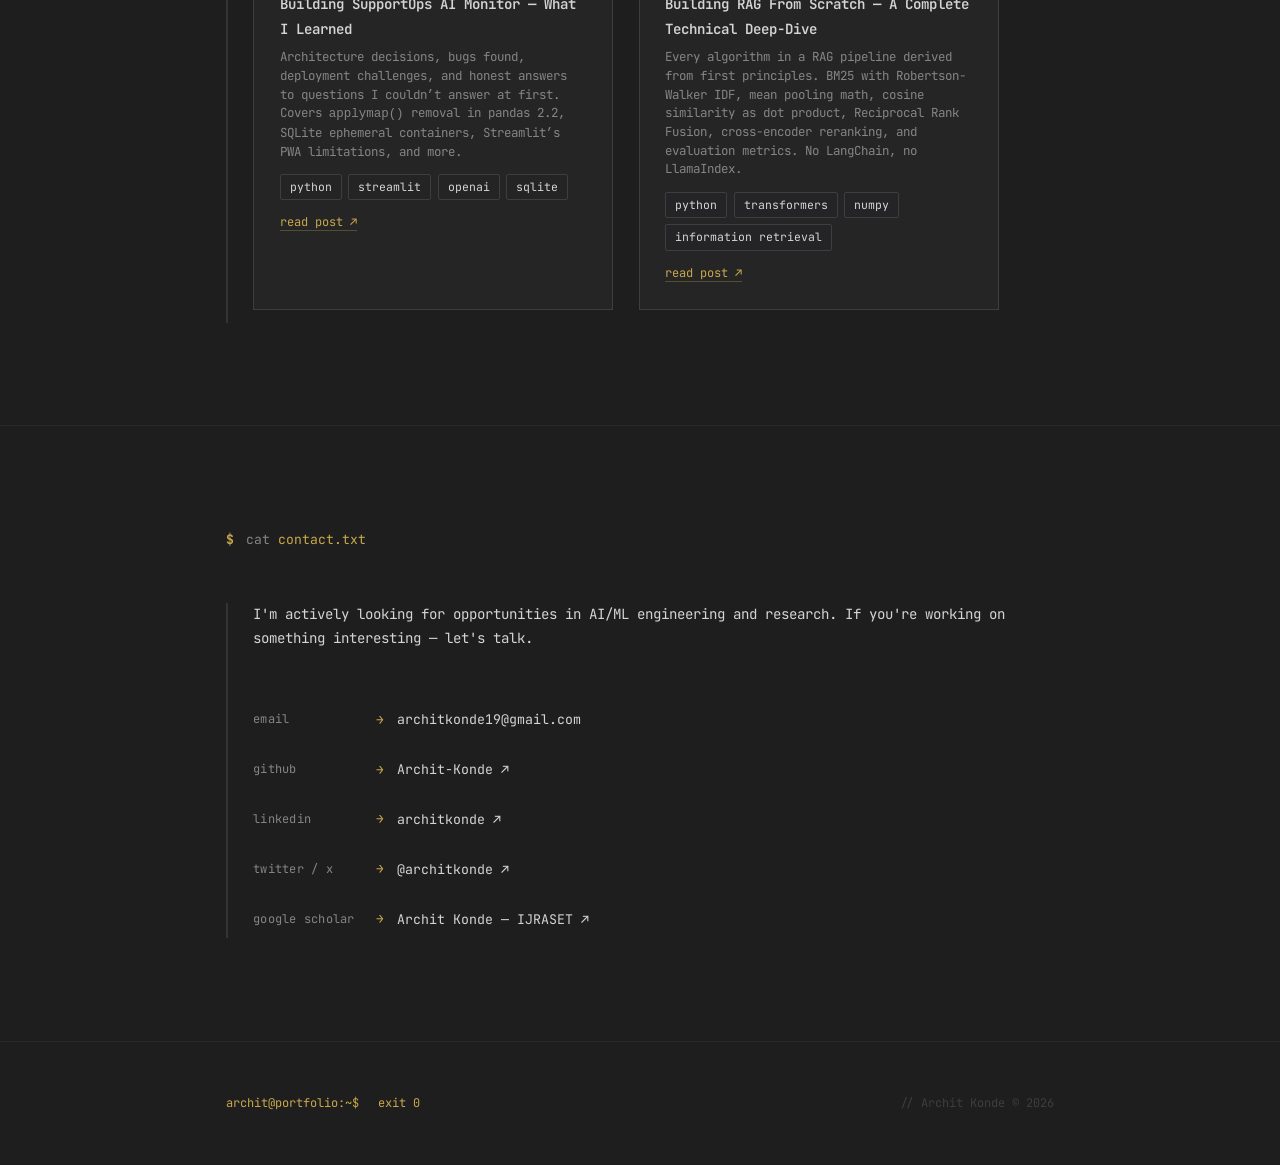
==== commit af0300da: "feat: add GitHub contribution quadrant chart with nightly auto-update - Renders SVG quadrant chart (" ====
--- a/Source Code/index.html
+++ b/Source Code/index.html
@@ -576,6 +576,11 @@
               → <a href="https://github.com/Archit-Konde" target="_blank" rel="noopener noreferrer" class="inline-link">github.com/Archit-Konde ↗</a>
             </p>
           </div>
+
+          <div class="gh-quadrant-wrap">
+            <div id="gh-quadrant" aria-label="Contribution type breakdown" role="img"></div>
+            <p class="gh-updated" id="gh-updated"></p>
+          </div>
         </div>
 
       </div>
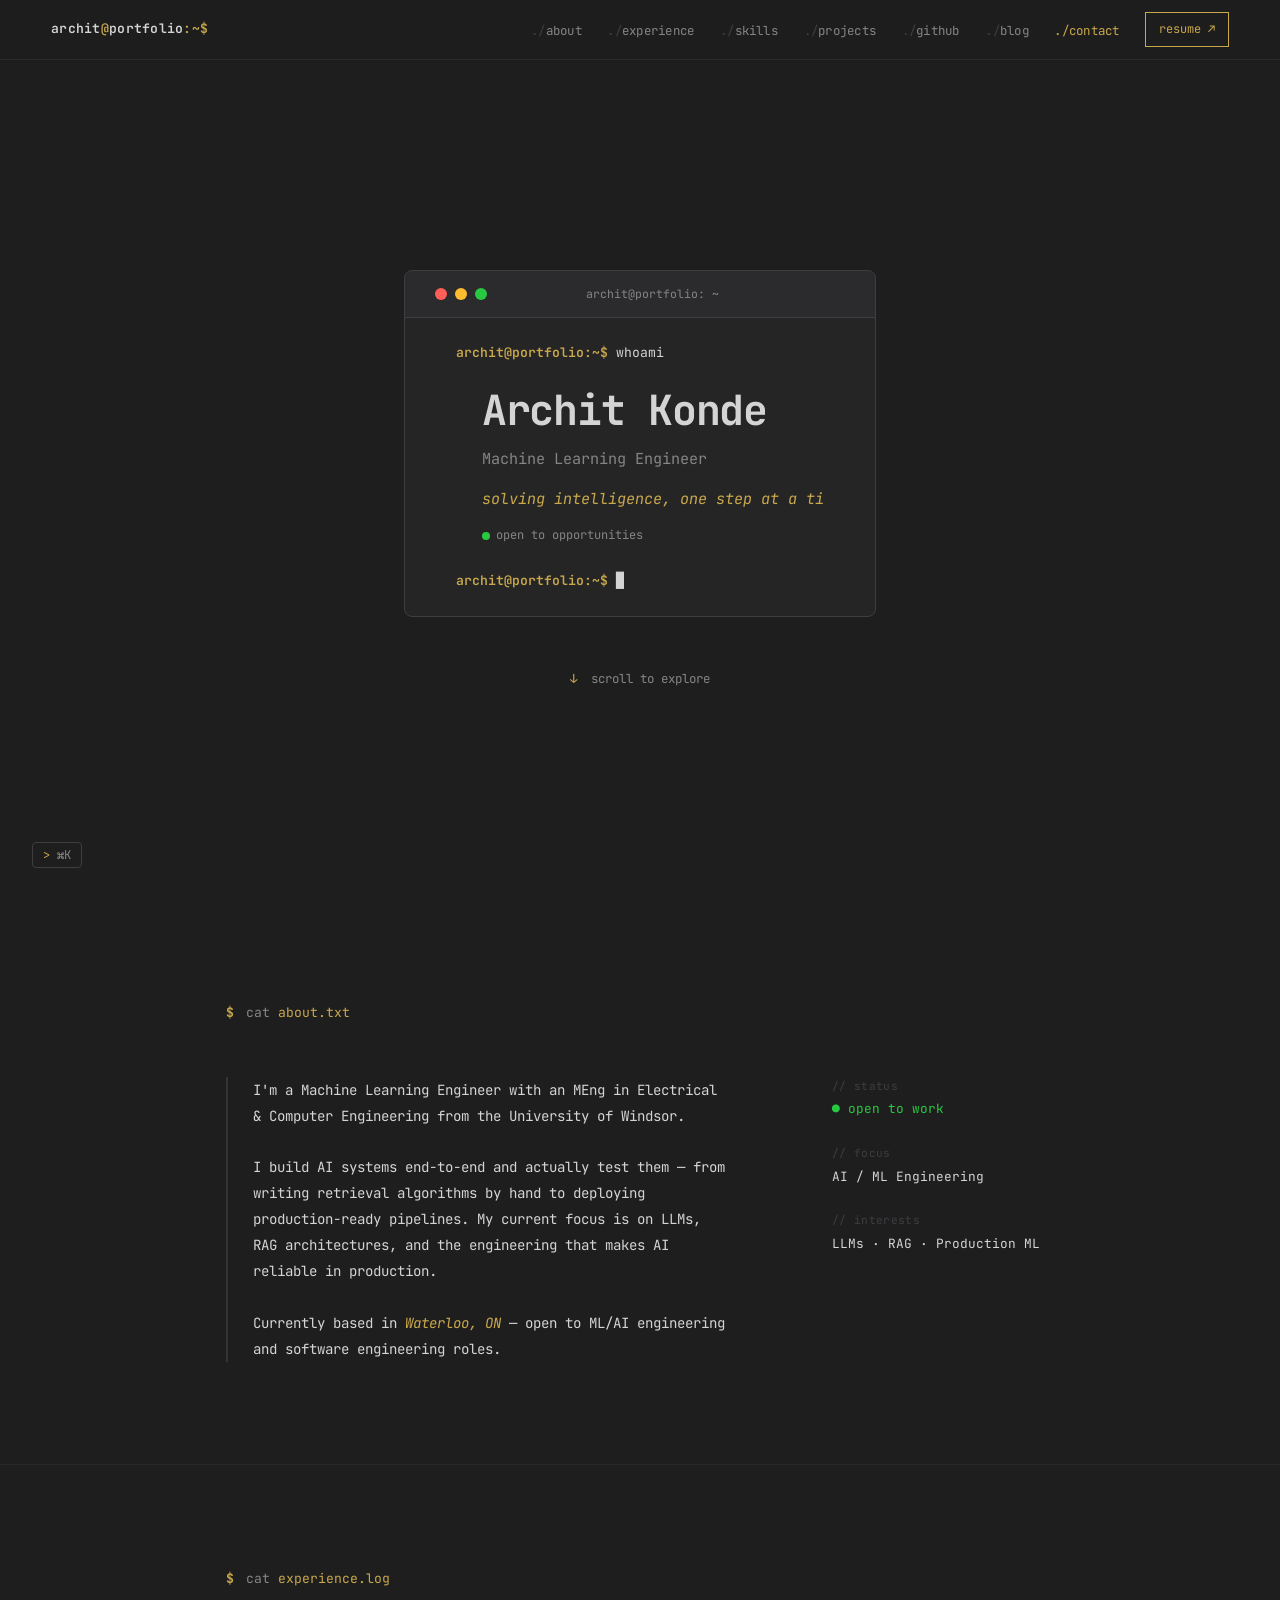
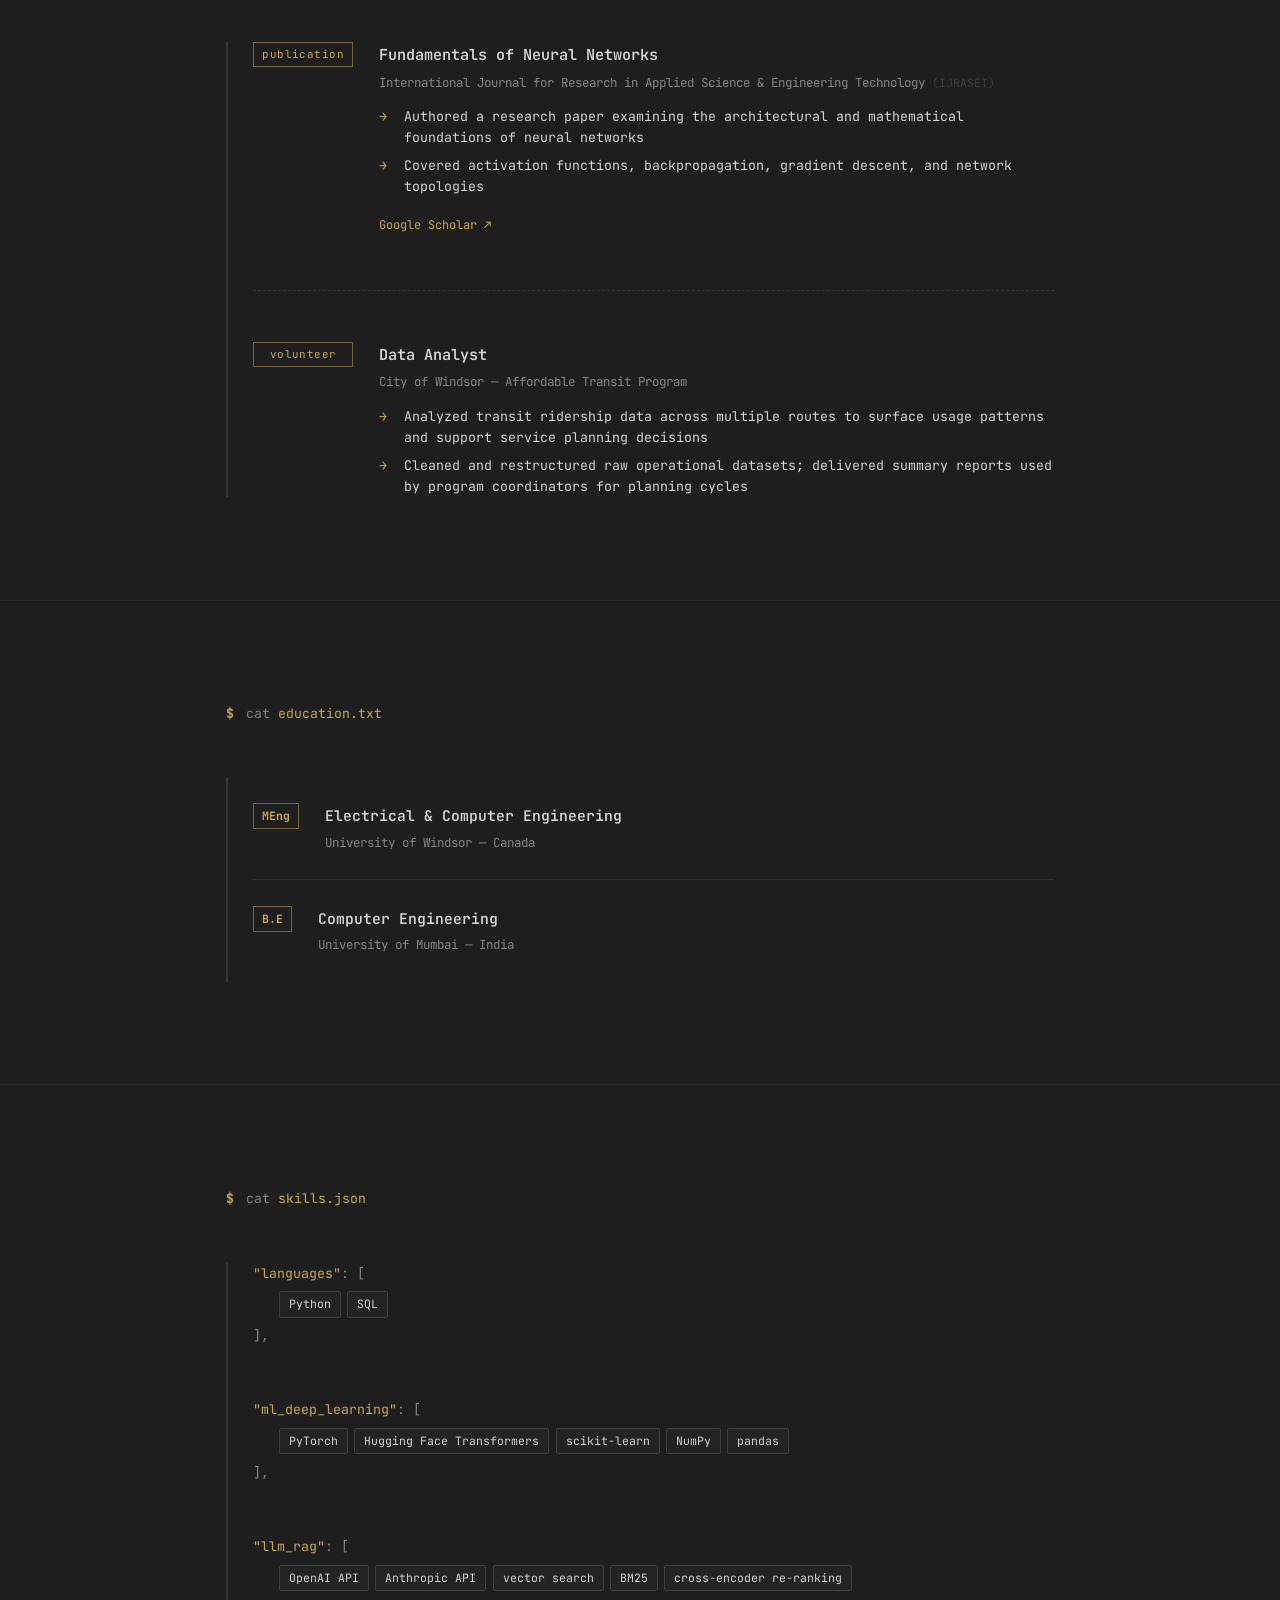
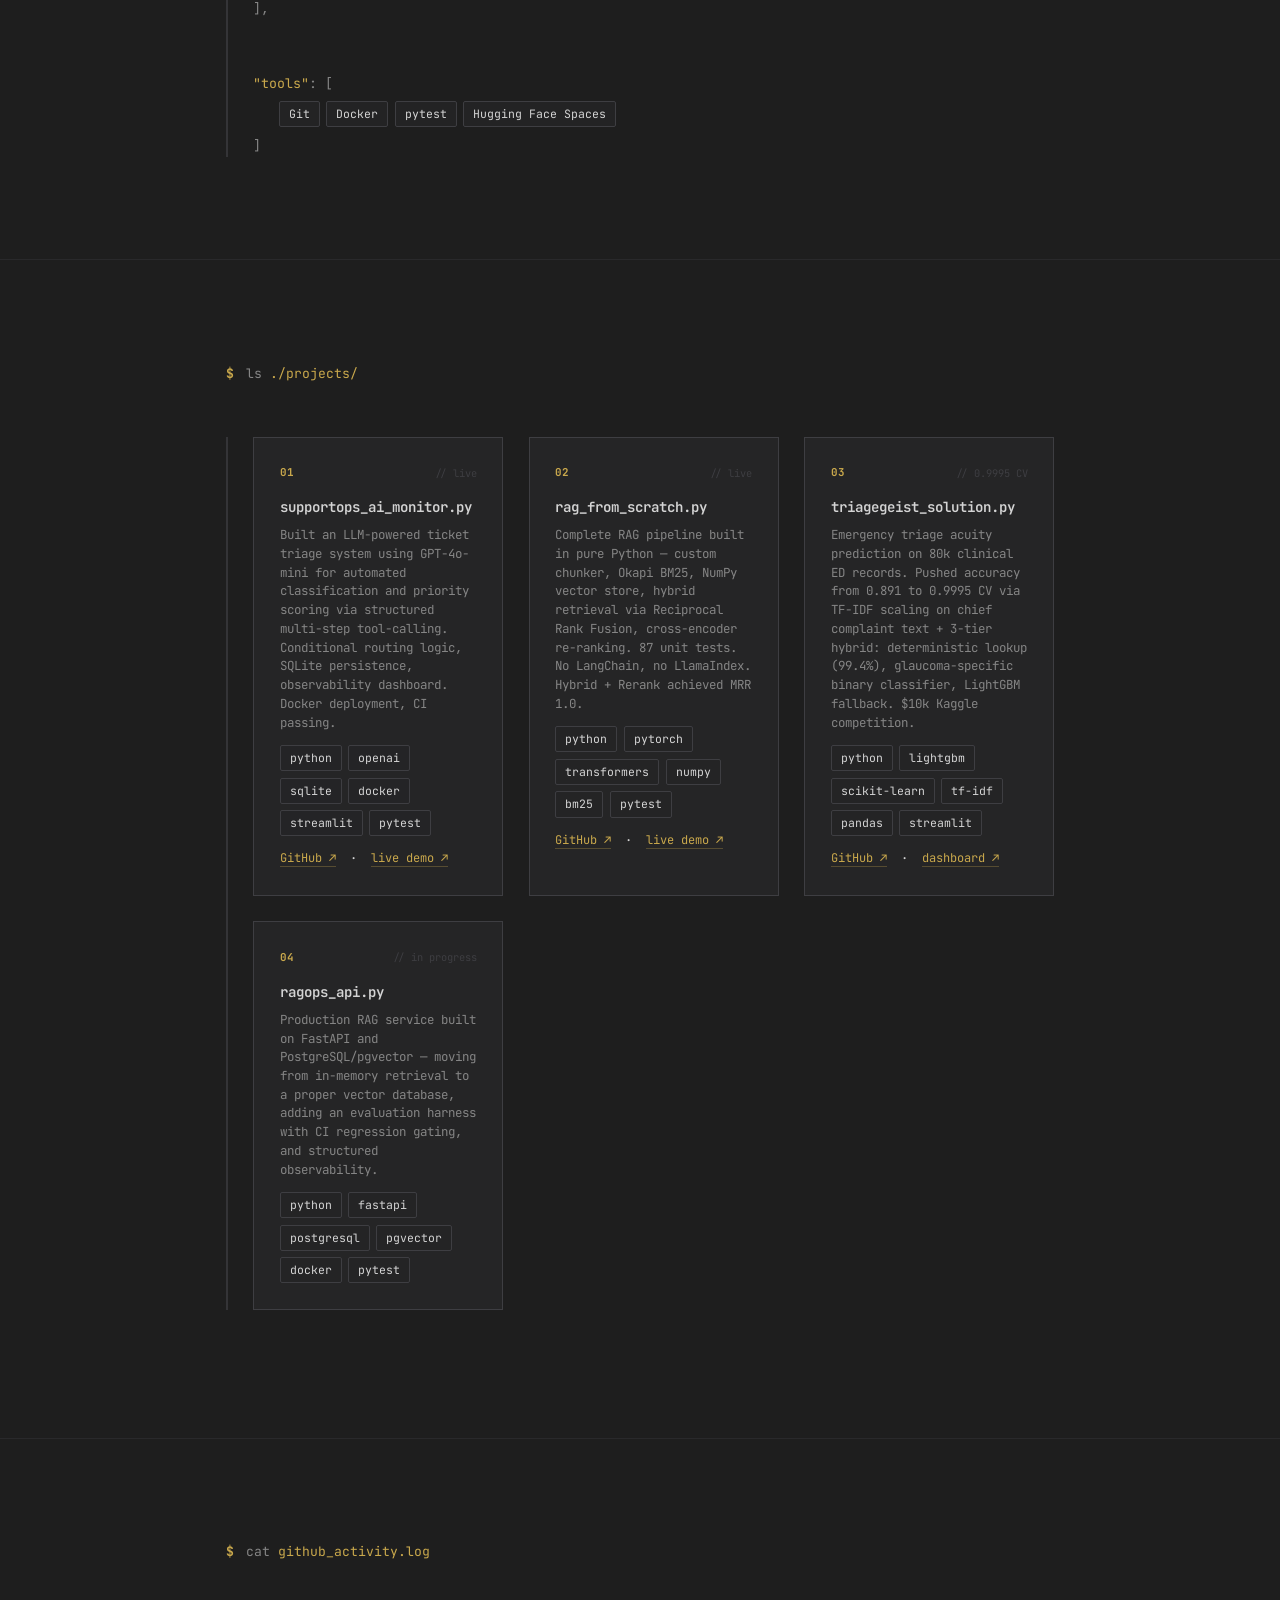
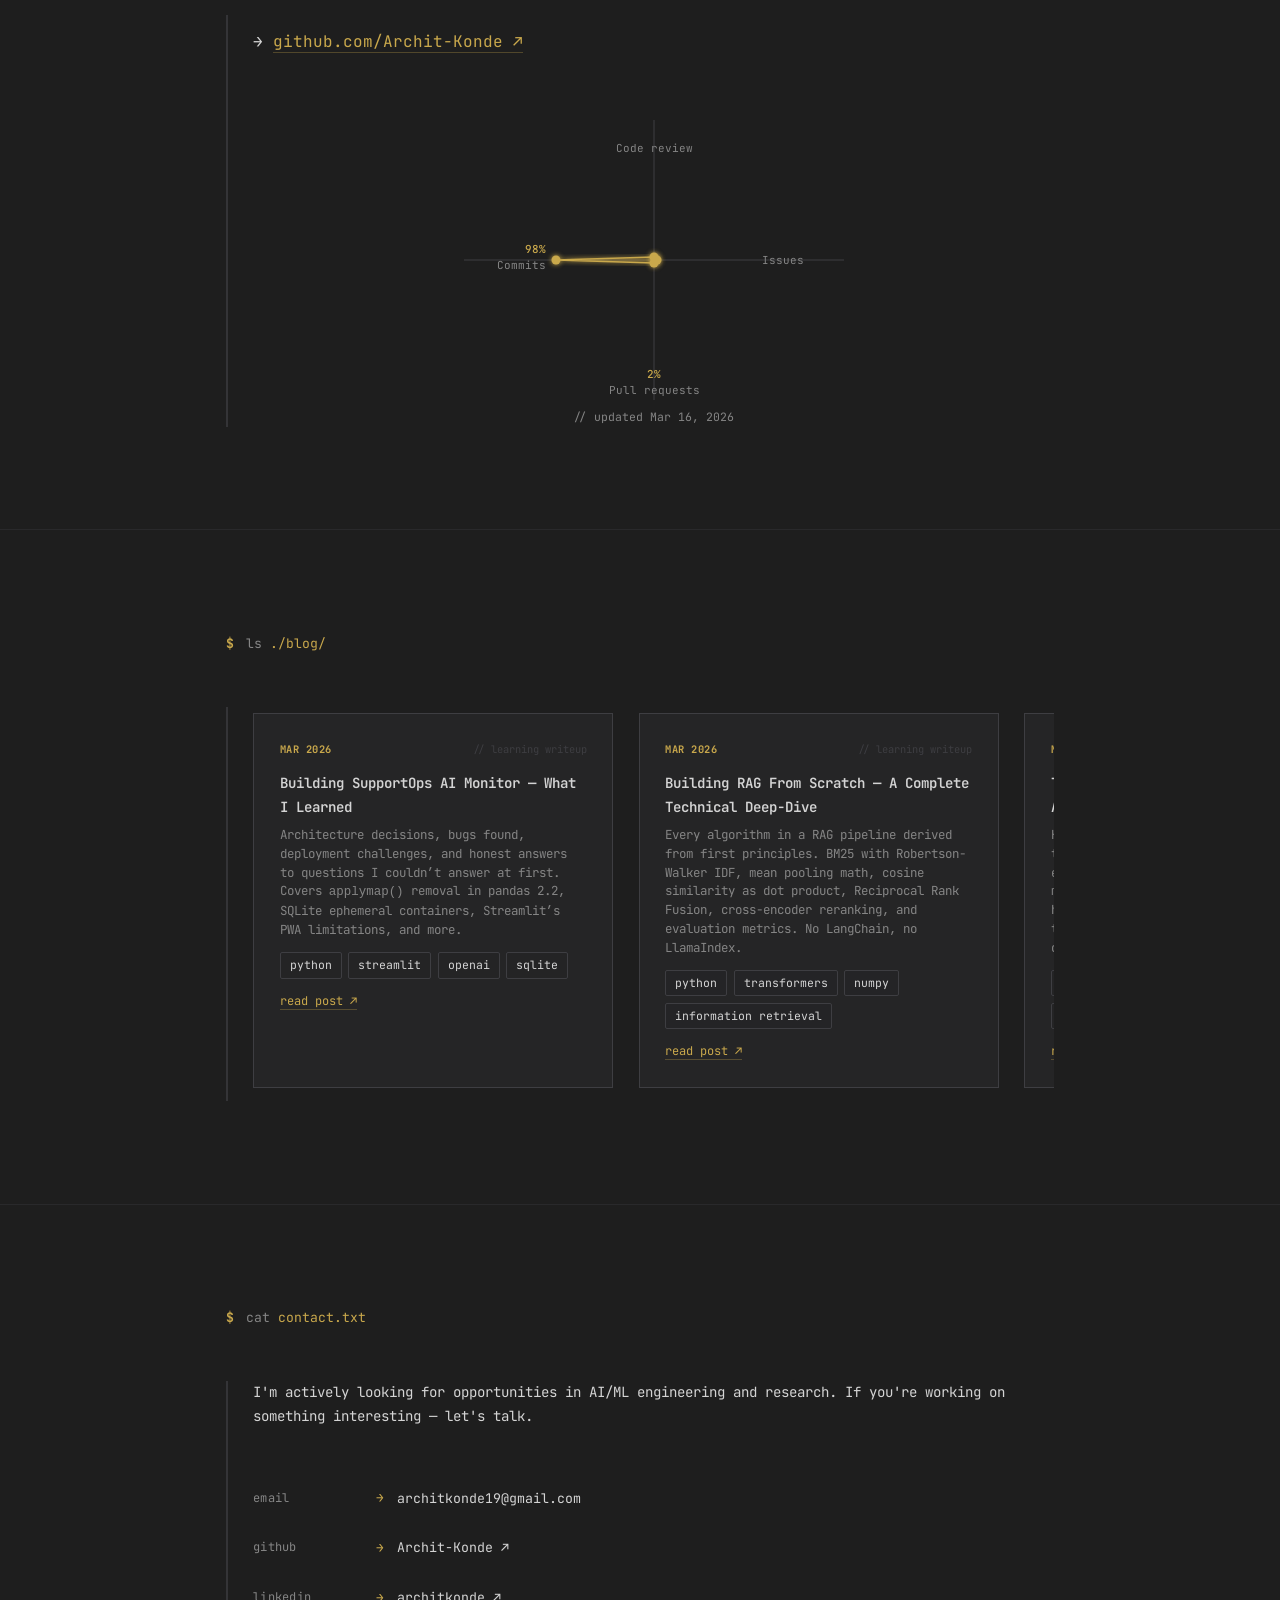
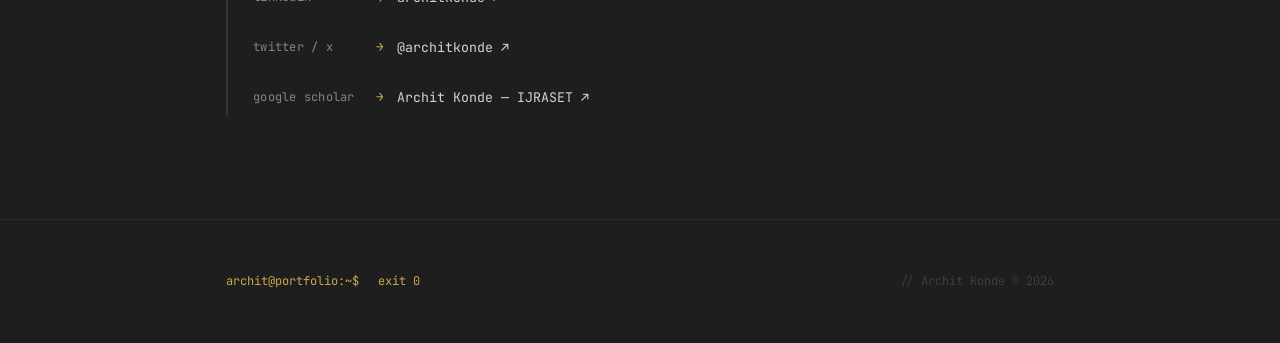
==== commit 0713f9c2: "Add Triagegeist project card and blog post - Add triagegeist_solution.py as project card #03 in proj" ====
--- a/Source Code/index.html
+++ b/Source Code/index.html
@@ -527,8 +527,36 @@
             </div>
 
             <div class="project-card">
+              <a href="https://archit-konde.github.io/triagegeist-solution/" target="_blank" rel="noopener noreferrer"
+                class="card-overlay-link" aria-label="View Triagegeist project page" tabindex="-1"></a>
               <div class="card-top">
                 <span class="card-num">03</span>
+                <span class="card-status">// 0.9995 CV</span>
+              </div>
+              <p class="card-name">triagegeist_solution.py</p>
+              <p class="card-desc">Emergency triage acuity prediction on 80k clinical ED records. Pushed accuracy from
+                0.891 to 0.9995 CV via TF-IDF scaling on chief complaint text + 3-tier hybrid: deterministic lookup
+                (99.4%), glaucoma-specific binary classifier, LightGBM fallback. $10k Kaggle competition.</p>
+              <div class="card-tech">
+                <span class="tag">python</span>
+                <span class="tag">lightgbm</span>
+                <span class="tag">scikit-learn</span>
+                <span class="tag">tf-idf</span>
+                <span class="tag">pandas</span>
+                <span class="tag">streamlit</span>
+              </div>
+              <div style="margin-top: 0.75rem; font-size: 0.75rem;">
+                <a href="https://github.com/Archit-Konde/triagegeist-solution" target="_blank"
+                  rel="noopener noreferrer" class="inline-link">GitHub ↗</a>
+                &nbsp;·&nbsp;
+                <a href="https://triagegeist-solution-dashboard.streamlit.app/" target="_blank" rel="noopener noreferrer"
+                  class="inline-link">dashboard ↗</a>
+              </div>
+            </div>
+
+            <div class="project-card">
+              <div class="card-top">
+                <span class="card-num">04</span>
                 <span class="card-status">// in progress</span>
               </div>
               <p class="card-name">ragops_api.py</p>
@@ -643,6 +671,28 @@
               </div>
               <div style="margin-top: 0.75rem; font-size: 0.75rem; position: relative; z-index: 1;">
                 <a href="pages/blog/rag-from-scratch.html" class="inline-link">read post &nearr;</a>
+              </div>
+            </div>
+
+            <div class="project-card">
+              <a href="pages/blog/triagegeist-solution.html" class="card-overlay-link"
+                aria-label="Read post: Triagegeist — From 0.891 to 0.9995 CV Accuracy" tabindex="-1"></a>
+              <div class="card-top">
+                <span class="card-num" style="font-size: 0.65rem; letter-spacing: 0.05em;">MAR 2026</span>
+                <span class="card-status">// competition writeup</span>
+              </div>
+              <p class="card-name">Triagegeist &mdash; From 0.891 to 0.9995 CV Accuracy</p>
+              <p class="card-desc">How text beat everything else in emergency triage prediction. TF-IDF scaling
+                experiments, error analysis tracing every mistake to a single diagnosis, and a 3-tier hybrid that routes
+                99.4% of predictions through a lookup table. $10k Kaggle competition.</p>
+              <div class="card-tech">
+                <span class="tag">lightgbm</span>
+                <span class="tag">tf-idf</span>
+                <span class="tag">clinical NLP</span>
+                <span class="tag">kaggle</span>
+              </div>
+              <div style="margin-top: 0.75rem; font-size: 0.75rem; position: relative; z-index: 1;">
+                <a href="pages/blog/triagegeist-solution.html" class="inline-link">read post ↗</a>
               </div>
             </div>
 
--- a/Source Code/styles/main.min.css
+++ b/Source Code/styles/main.min.css
@@ -1 +1 @@
-:root{--bg:#1e1e1e;--surface:#252526;--border:#3e3e42;--text:#d4d4d4;--muted:#858585;--accent:#C9A84C;--font:'JetBrains Mono','Fira Code','Cascadia Code','Courier New',monospace;--s1:0.4rem;--s2:0.8rem;--s3:1.6rem;--s4:3.2rem;--s5:6.4rem;--nav-h:60px;--ease:0.2s ease;--max-w:880px;}*,*::before,*::after{box-sizing:border-box;margin:0;padding:0;}html{scroll-behavior:smooth;font-size:16px;}body{font-family:var(--font);background-color:var(--bg);color:var(--text);line-height:1.75;-webkit-font-smoothing:antialiased;min-height:100vh;overflow-x:hidden;-webkit-touch-callout:none;-webkit-user-select:none;user-select:none;}code,pre,input,textarea,.selectable{-webkit-user-select:text;user-select:text;}img{-webkit-user-drag:none;}::selection{background:var(--accent);color:var(--bg);}:focus-visible{outline:2px solid var(--accent);outline-offset:2px;}a{color:inherit;text-decoration:none;}ul{list-style:none;}::-webkit-scrollbar{width:5px;}::-webkit-scrollbar-track{background:var(--bg);}::-webkit-scrollbar-thumb{background:var(--border);border-radius:3px;}::-webkit-scrollbar-thumb:hover{background:var(--accent);}.accent{color:var(--accent);}.muted{color:var(--muted);}.nav-brand,.nav-links a,.resume-btn,.hamburger,.mobile-menu a,.mobile-menu-close,.scroll-hint,#back-to-top,.tag,.contact-row,.exp-link,.term-dots{-webkit-user-select:none;user-select:none;}.container{max-width:var(--max-w);margin:0 auto;padding:0 var(--s3);}#navbar{position:fixed;top:0;left:0;right:0;z-index:100;height:var(--nav-h);display:flex;align-items:center;gap:var(--s3);padding:0 var(--s4);background:rgba(30,30,30,0.88);backdrop-filter:blur(12px);-webkit-backdrop-filter:blur(12px);border-bottom:1px solid rgba(62,62,66,0.4);transition:border-color var(--ease);}#navbar.scrolled{border-bottom-color:var(--border);}.nav-brand{font-size:0.82rem;font-weight:600;color:var(--text);white-space:nowrap;margin-right:auto;text-decoration:none;letter-spacing:0.02em;}.nav-links{display:flex;align-items:center;gap:var(--s3);}.nav-links a{font-size:0.78rem;color:var(--muted);text-decoration:none;transition:color var(--ease);letter-spacing:0.02em;}.nav-links a:hover,.nav-links a.nav-active{color:var(--accent);}.nav-slash{color:var(--border);transition:color var(--ease);}.nav-links a:hover .nav-slash,.nav-links a.nav-active .nav-slash{color:var(--accent);}.resume-btn{font-size:0.75rem;color:var(--accent);border:1px solid var(--accent);padding:var(--s1) var(--s2);text-decoration:none;white-space:nowrap;transition:background var(--ease),color var(--ease);}.resume-btn:hover{background:var(--accent);color:var(--bg);}.hamburger{display:none;flex-direction:column;justify-content:center;gap:5px;background:none;border:none;cursor:pointer;padding:var(--s1);margin-left:var(--s2);}.hamburger span{display:block;width:22px;height:2px;background:var(--text);transition:all var(--ease);}.hamburger.open span:nth-child(1){transform:translateY(7px) rotate(45deg);}.hamburger.open span:nth-child(2){opacity:0;}.hamburger.open span:nth-child(3){transform:translateY(-7px) rotate(-45deg);}.mobile-menu{display:none;position:fixed;inset:0;z-index:99;background:var(--bg);flex-direction:column;align-items:center;justify-content:center;gap:var(--s4);}.mobile-menu.open{display:flex;}.mobile-menu ul{display:flex;flex-direction:column;gap:var(--s4);text-align:center;}.mobile-menu a{font-size:1.1rem;color:var(--text);text-decoration:none;transition:color var(--ease);}.mobile-menu a:hover{color:var(--accent);}.mobile-menu-close{position:absolute;top:var(--s3);right:var(--s3);background:none;border:none;color:var(--muted);font-size:1.1rem;cursor:pointer;font-family:var(--font);transition:color var(--ease);}.mobile-menu-close:hover{color:var(--accent);}.section{padding:var(--s5) 0;border-bottom:1px solid rgba(62,62,66,0.35);}.section-header{display:flex;align-items:center;gap:var(--s2);margin-bottom:var(--s4);font-size:0.82rem;}.s-dollar{color:var(--accent);font-weight:700;}.s-cmd{color:var(--muted);}.section-body{padding-left:var(--s3);border-left:2px solid rgba(62,62,66,0.7);}.hero{min-height:100vh;display:flex;align-items:center;padding-top:var(--nav-h);}.term-window{border:1px solid var(--border);border-radius:8px;overflow:hidden;background:var(--surface);max-width:640px;width:100%;transition:transform 0.4s cubic-bezier(0.16,1,0.3,1),opacity 0.4s ease,width 0.4s ease,height 0.4s ease,border-radius 0.4s ease;transform-origin:center center;position:relative;z-index:10;}.term-window.is-closed{opacity:0 !important;visibility:hidden;transform:scale(0.9) translateY(20px);pointer-events:none !important;}.term-window.is-minimized{transform:translateY(200px) scale(0.6);opacity:0 !important;visibility:hidden;pointer-events:none !important;}.term-window.is-maximized{max-width:100% !important;width:95vw;height:80vh;position:fixed;top:50%;left:50%;transform:translate(-50%,-50%);z-index:1000;border-radius:12px;box-shadow:0 30px 60px rgba(0,0,0,0.5);}.hero-footer{display:flex;align-items:center;justify-content:center;gap:var(--s3);margin-top:var(--s4);}.hero-restore-btn{display:none;background:none;border:none;color:var(--muted);font-family:var(--font);font-size:0.78rem;cursor:pointer;transition:color var(--ease);animation:float 2.5s ease-in-out infinite;animation-delay:0.2s;}.hero-restore-btn:hover{color:var(--accent);}.hero.window-gone .hero-restore-btn,.hero.window-minimized .hero-restore-btn{display:inline-block;}.term-topbar{display:flex;align-items:center;gap:var(--s2);padding:var(--s2) var(--s3);background:rgba(62,62,66,0.25);border-bottom:1px solid var(--border);}.term-dots{display:flex;gap:8px;padding:4px;}.dot{width:12px;height:12px;border-radius:50%;cursor:pointer;display:flex;align-items:center;justify-content:center;position:relative;transition:filter 0.2s ease;}.dot:hover{filter:brightness(1.15);}.dot::after{font-size:7px;font-family:sans-serif;font-weight:900;opacity:0;transition:opacity 0.1s ease;color:rgba(0,0,0,0.5);}.term-dots:hover .dot::after{opacity:1;}.dot-r{background:#ff5f57;}.dot-y{background:#febc2e;}.dot-g{background:#28c840;}.dot-r::after{content:'✕';}.dot-y::after{content:'—';}.dot-g::after{content:'+';}.term-label{font-size:0.72rem;color:var(--muted);margin:0 auto;padding-right:48px;}.term-body{padding:var(--s3) var(--s4);display:flex;flex-direction:column;gap:var(--s2);}.term-line{font-size:0.82rem;line-height:1.4;}.t-prompt{color:var(--accent);font-weight:600;}.t-cmd{color:var(--text);}.hero-output{padding:var(--s2) 0 var(--s2) var(--s3);display:flex;flex-direction:column;gap:var(--s2);}.hero-name{font-size:2.6rem;font-weight:700;color:var(--text);letter-spacing:-0.03em;line-height:1.1;}.hero-role{font-size:0.95rem;color:var(--muted);font-weight:400;}.hero-tagline{font-size:0.95rem;color:var(--accent);font-style:italic;min-height:1.5rem;}.tw-cursor{display:none;color:var(--accent);font-style:normal;animation:blink 1s step-end infinite;}.hero-status{display:flex;align-items:center;gap:var(--s1);font-size:0.75rem;color:var(--muted);}.status-dot{width:8px;height:8px;border-radius:50%;background:#28c840;animation:pulse-dot 2s ease infinite;}.idle-line{color:var(--muted);}.idle-cursor{color:var(--text);animation:blink 1s step-end infinite;}.scroll-hint{display:inline-block;font-size:0.78rem;color:var(--muted);text-decoration:none;cursor:pointer;animation:float 2.5s ease-in-out infinite;transition:color var(--ease);}.scroll-hint:hover{color:var(--accent);}.about-grid{display:grid;grid-template-columns:3fr 1.4fr;gap:var(--s5);align-items:start;}.about-text p{font-size:0.88rem;color:var(--text);line-height:1.85;margin-bottom:var(--s3);}.about-text p:last-child{margin-bottom:0;}.about-meta{display:flex;flex-direction:column;gap:var(--s3);}.meta-block{display:flex;flex-direction:column;gap:3px;}.meta-key{font-size:0.7rem;color:var(--border);letter-spacing:0.03em;}.meta-val{font-size:0.80rem;color:var(--text);line-height:1.5;}.status-open{color:#28c840;}.inline-link{color:var(--accent);text-decoration:none;border-bottom:1px solid rgba(201,168,76,0.3);transition:border-color var(--ease);}.inline-link:hover{border-color:var(--accent);}.exp-item{display:grid;grid-template-columns:100px 1fr;gap:var(--s3);padding-bottom:var(--s4);margin-bottom:var(--s4);border-bottom:1px dashed rgba(62,62,66,0.6);}.exp-item:last-child{border-bottom:none;margin-bottom:0;padding-bottom:0;}.exp-tag{font-size:0.68rem;color:var(--accent);border:1px solid rgba(201,168,76,0.5);padding:2px 6px;height:fit-content;text-align:center;white-space:nowrap;letter-spacing:0.04em;}.exp-title{font-size:0.95rem;font-weight:600;color:var(--text);margin-bottom:3px;}.exp-org{font-size:0.78rem;color:var(--muted);margin-bottom:var(--s2);}.exp-org-short{font-size:0.72rem;color:var(--border);}.exp-bullets{display:flex;flex-direction:column;gap:var(--s1);}.exp-bullets li{font-size:0.83rem;color:var(--text);padding-left:var(--s3);position:relative;line-height:1.6;}.exp-bullets li::before{content:'→';position:absolute;left:0;color:var(--accent);}.exp-links{margin-top:var(--s2);}.exp-link{font-size:0.75rem;color:var(--accent);text-decoration:none;border-bottom:1px solid transparent;transition:border-color var(--ease);}.exp-link:hover{border-color:var(--accent);}.edu-item{display:flex;align-items:flex-start;gap:var(--s3);padding:var(--s3) 0;}.edu-badge{font-size:0.72rem;font-weight:700;color:var(--accent);border:1px solid rgba(201,168,76,0.5);padding:2px 8px;white-space:nowrap;height:fit-content;}.edu-field{font-size:0.92rem;font-weight:600;color:var(--text);margin-bottom:3px;}.edu-inst{font-size:0.78rem;color:var(--muted);}.edu-divider{height:1px;background:rgba(62,62,66,0.5);margin:0;}.skills-block{display:flex;flex-direction:column;gap:var(--s4);}.skill-group{font-size:0.83rem;}.sk-key{color:var(--accent);}.sk-colon{color:var(--muted);}.sk-close{color:var(--muted);}.skill-tags{display:flex;flex-wrap:wrap;gap:var(--s1);margin:var(--s1) 0 var(--s1) var(--s3);}.tag{background:rgba(37,37,38,0.8);border:1px solid var(--border);color:var(--text);font-size:0.72rem;padding:2px 9px;border-radius:2px;transition:border-color var(--ease),color var(--ease);font-family:var(--font);}.tag:hover{border-color:var(--accent);color:var(--accent);}.projects-grid{display:grid;grid-template-columns:repeat(auto-fill,minmax(240px,1fr));gap:var(--s3);margin-bottom:var(--s3);}.project-card{background:var(--surface);border:1px solid var(--border);padding:var(--s3);transition:border-color var(--ease),transform var(--ease);cursor:default;position:relative;}.card-overlay-link{position:absolute;inset:0;display:block;z-index:0;}.project-card:has(.card-overlay-link){cursor:pointer;}.project-card .inline-link,.project-card .card-tech{position:relative;z-index:1;}.project-card:hover{border-color:var(--accent);transform:translateY(-3px);}.card-top{display:flex;justify-content:space-between;align-items:center;margin-bottom:var(--s2);}.card-num{font-size:0.68rem;color:var(--accent);font-weight:700;}.card-status{font-size:0.65rem;color:var(--border);}.card-name{font-size:0.88rem;font-weight:600;color:var(--text);margin-bottom:var(--s1);}.card-desc{font-size:0.78rem;color:var(--muted);margin-bottom:var(--s2);min-height:2.5em;line-height:1.5;}.card-tech{display:flex;flex-wrap:wrap;gap:var(--s1);}.projects-note{font-size:0.80rem;color:var(--muted);padding-top:var(--s1);}.projects-note a{color:var(--accent);}.projects-note a:hover{text-decoration:underline;}.wip-block{font-size:0.85rem;color:var(--muted);padding:var(--s3);border:1px dashed var(--border);font-style:italic;line-height:1.6;}.gh-chart-wrap{padding:var(--s2) 0;}.gh-chart{width:100%;max-width:100%;height:auto;border-radius:2px;opacity:0.9;}.blog-scroll{display:flex;gap:var(--s3);overflow-x:auto;padding-bottom:var(--s2);scroll-snap-type:x mandatory;-webkit-overflow-scrolling:touch;scrollbar-width:thin;scrollbar-color:var(--border) transparent;}.blog-scroll .project-card{min-width:300px;max-width:360px;flex-shrink:0;scroll-snap-align:start;}.contact-intro{font-size:0.88rem;color:var(--text);margin-bottom:var(--s4);line-height:1.7;}.contact-links{display:flex;flex-direction:column;gap:var(--s2);}.contact-row{display:flex;align-items:center;gap:var(--s2);text-decoration:none;padding:var(--s1) 0;border-bottom:1px solid transparent;transition:border-color var(--ease);font-size:0.83rem;}.contact-row:hover{border-color:rgba(62,62,66,0.6);}.contact-row:hover .c-val{color:var(--accent);}.c-key{color:var(--muted);min-width:110px;font-size:0.75rem;letter-spacing:0.02em;}.c-arrow{font-size:0.8rem;}.c-val{color:var(--text);transition:color var(--ease);}#footer{padding:var(--s4) 0;}.footer-inner{display:flex;align-items:center;gap:var(--s2);flex-wrap:wrap;font-size:0.75rem;}.f-prompt{color:var(--accent);}.f-cmd{color:var(--text);}.f-note{margin-left:auto;color:var(--border);}@keyframes blink{0%,100%{opacity:1;}50%{opacity:0;}}@keyframes pulse-dot{0%,100%{box-shadow:0 0 0 0 rgba(40,200,64,0.4);}50%{box-shadow:0 0 0 5px rgba(40,200,64,0);}}@keyframes float{0%,100%{transform:translateY(0);}50%{transform:translateY(5px);}}@keyframes fadeUp{from{opacity:0;transform:translateY(12px);}to{opacity:1;transform:translateY(0);}}.fade-up{animation:fadeUp 0.45s ease forwards;}@media (max-width:768px){:root{font-size:15px;}#navbar{padding:0 var(--s3);}.nav-links{display:none;}.resume-btn{display:none;}.nav-kbd{display:none;}.hamburger{display:flex;}.hero{padding-top:var(--nav-h);}.term-body{padding:var(--s3);}.hero-name{font-size:2rem;}.hero-output{padding-left:var(--s2);}.about-grid{grid-template-columns:1fr;gap:var(--s4);}.exp-item{grid-template-columns:1fr;gap:var(--s2);}.projects-grid{grid-template-columns:1fr;}.c-key{min-width:80px;}.f-note{margin-left:0;width:100%;}}@media (max-width:480px){.hero-name{font-size:1.7rem;}.section{padding:var(--s4) 0;}}.cmd-palette{position:fixed;inset:0;z-index:1000;display:flex;align-items:flex-start;justify-content:center;padding-top:20vh;}.cmd-palette[hidden]{display:none;}.cmd-backdrop{position:absolute;inset:0;background:rgba(0,0,0,0.6);backdrop-filter:blur(4px);-webkit-backdrop-filter:blur(4px);}.cmd-modal{position:relative;width:100%;max-width:520px;background:var(--surface);border:1px solid var(--border);border-radius:8px;overflow:hidden;box-shadow:0 24px 48px rgba(0,0,0,0.4);margin:0 1.2rem;}.cmd-input-row{display:flex;align-items:center;gap:0.6rem;padding:0.8rem 1.2rem;border-bottom:1px solid var(--border);}.cmd-icon{color:var(--accent);font-weight:600;font-size:1rem;}.cmd-search{flex:1;background:none;border:none;outline:none;font-family:var(--font);font-size:0.88rem;color:var(--text);}.cmd-search::placeholder{color:var(--muted);}.cmd-kbd{font-family:var(--font);font-size:0.66rem;color:var(--muted);background:var(--bg);border:1px solid var(--border);padding:2px 6px;border-radius:3px;}.cmd-list{list-style:none;max-height:300px;overflow-y:auto;padding:0.4rem 0;}.cmd-item{display:flex;align-items:center;gap:0.8rem;padding:0.6rem 1.2rem;font-size:0.82rem;color:var(--text);cursor:pointer;transition:background 0.1s;}.cmd-item:hover,.cmd-item.active{background:rgba(201,168,76,0.1);}.cmd-item-icon{font-size:0.9rem;width:1.4rem;text-align:center;color:var(--accent);}.cmd-item-label{flex:1;}.cmd-item-hint{font-size:0.70rem;color:var(--muted);}.cmd-footer{display:flex;gap:1.2rem;padding:0.5rem 1.2rem;border-top:1px solid var(--border);font-size:0.66rem;color:var(--muted);}.cmd-footer kbd{font-family:var(--font);background:var(--bg);border:1px solid var(--border);padding:1px 4px;border-radius:2px;margin-right:0.2rem;}.nav-kbd{font-family:var(--font);font-size:0.66rem;color:var(--muted);background:var(--bg);border:1px solid var(--border);padding:2px 7px;border-radius:3px;cursor:pointer;transition:border-color var(--ease),color var(--ease);line-height:1;-webkit-user-select:none;user-select:none;}.nav-kbd:hover{border-color:var(--accent);color:var(--accent);}.cmd-pal-btn{position:fixed;bottom:2rem;left:2rem;z-index:995;background:var(--bg);border:1px solid var(--border);color:var(--muted);font-family:var(--font);font-size:0.75rem;padding:4px 10px;border-radius:4px;cursor:pointer;transition:all var(--ease);display:flex;align-items:center;gap:0;box-shadow:none;}.cmd-pal-btn span{pointer-events:none;}.cmd-pal-btn:hover{border-color:var(--accent);color:var(--text);background:var(--surface);}.cmd-pal-btn::after{content:'Actions';position:absolute;bottom:110%;left:50%;transform:translateX(-50%) translateY(4px);background:var(--surface);border:1px solid var(--border);color:var(--accent);padding:2px 8px;font-size:0.6rem;border-radius:2px;white-space:nowrap;opacity:0;pointer-events:none;transition:all var(--ease);}.cmd-pal-btn:hover::after{opacity:1;transform:translateX(-50%) translateY(0);}.cmd-toast{position:fixed;bottom:1.5rem;left:1.5rem;z-index:990;background:var(--surface);border:1px solid var(--border);color:var(--muted);font-size:0.68rem;padding:0.35rem 0.75rem;border-radius:4px;opacity:0;transform:translateY(6px);transition:opacity 0.4s ease,transform 0.4s ease;pointer-events:none;white-space:nowrap;font-family:var(--font);}.cmd-toast.visible{opacity:1;transform:translateY(0);}.cmd-toast kbd{font-family:var(--font);background:var(--bg);border:1px solid var(--border);padding:1px 4px;border-radius:2px;font-size:0.62rem;margin:0 2px;}@media (prefers-reduced-motion:reduce){}body.matrix-theme{--bg:#000000;--surface:#0a0a0a;--text:#00ff41;--accent:#00ff41;--muted:#008f11;--border:#003b00;}body.matrix-theme *{text-shadow:0 0 5px rgba(0,255,65,0.4);}body.matrix-theme .cmd-palette,body.matrix-theme .cmd-modal{border-color:var(--accent);box-shadow:0 0 20px rgba(0,255,65,0.2);}.shutdown-overlay{position:fixed;inset:0;background:#000;z-index:9999;display:flex;align-items:center;justify-content:center;color:#fff;font-family:var(--font);opacity:0;transition:opacity 0.8s ease;pointer-events:none;}.shutdown-overlay:not([hidden]){display:flex !important;opacity:1;pointer-events:all;}.shutdown-content{text-align:center;}.shutdown-msg{font-size:1.2rem;margin-bottom:2rem;color:var(--muted);}.reboot-link{background:none;border:1px solid var(--accent);color:var(--accent);padding:0.8rem 1.5rem;font-family:var(--font);font-size:0.9rem;cursor:pointer;transition:all 0.2s ease;}.reboot-link:hover{background:var(--accent);color:var(--bg);}.clickable{cursor:pointer;}.man-overlay{position:fixed;inset:0;background:var(--bg);z-index:9999;font-family:var(--font);color:var(--text);display:flex;flex-direction:column;}.man-overlay[hidden]{display:none !important;}.man-backdrop{position:absolute;inset:0;background:rgba(0,0,0,0.5);}.man-container{position:relative;width:100%;max-width:800px;margin:0 auto;height:100%;background:var(--bg);padding:2rem;display:flex;flex-direction:column;}.man-header,.man-footer{display:flex;justify-content:space-between;text-transform:uppercase;font-size:0.8rem;color:var(--muted);padding:0.5rem 0;}.man-header{border-bottom:1px solid var(--border);margin-bottom:2rem;}.man-footer{border-top:1px solid var(--border);margin-top:2rem;}.man-content{flex:1;overflow-y:auto;padding-right:1rem;}.man-content .man-section{margin-bottom:2.5rem;padding:0 !important;border:none !important;}.man-content h3{font-size:0.9rem;text-transform:uppercase;margin-bottom:0.8rem;color:var(--text);}.man-content p{font-size:0.85rem;color:var(--muted);line-height:1.6;padding-left:2rem;margin-bottom:1rem;}.man-content strong{color:var(--accent);}.floating-prompt{position:fixed;bottom:1.5rem;right:1.5rem;background:rgba(30,30,30,0.85);backdrop-filter:blur(8px);padding:0.6rem 1rem;border-radius:4px;border:1px solid var(--border);font-size:0.75rem;z-index:1000;pointer-events:none;transition:opacity 0.3s ease,transform 0.3s ease;opacity:0;transform:translateY(10px);}.floating-prompt.visible{opacity:1;transform:translateY(0);}@media print{@page{margin:2cm;size:A4;}:root{--bg:#ffffff;--surface:#f8f8f8;--border:#e0e0e0;--text:#1a1a1a;--muted:#666666;--accent:#95782a;}body{background:#fff !important;color:#000 !important;font-size:11pt;-webkit-print-color-adjust:exact;print-color-adjust:exact;user-select:text !important;}#navbar,#footer,#cmd-palette,#cmd-pal-btn,.hero-footer,.term-dots,.status-dot,.mobile-menu,.shutdown-overlay,.floating-prompt,.man-overlay{display:none !important;}.container{width:100% !important;max-width:100% !important;margin:0 !important;padding:0 !important;}section{padding:1.5rem 0 !important;page-break-inside:avoid;border-bottom:1px dashed var(--border);}.hero{min-height:auto !important;padding-top:0 !important;}.term-window{box-shadow:none !important;border:1px solid #000 !important;background:#fff !important;margin-bottom:2rem;}.term-topbar{background:#f0f0f0 !important;border-bottom:1px solid #000 !important;color:#000 !important;}.term-body{padding:1rem !important;}.hero-name{font-size:24pt !important;color:#000 !important;margin-bottom:0.5rem;}.accent{font-weight:700 !important;color:var(--accent) !important;}.s-cmd,.t-cmd{font-weight:600;}.tag{border:1px solid #000 !important;background:none !important;color:#000 !important;padding:2pt 6pt !important;}*{animation:none !important;transition:none !important;transform:none !important;}#tw-cursor,.idle-cursor{display:none !important;}a{text-decoration:none !important;color:#000 !important;}a::after{content:" (" attr(href) ")";font-size:0.8rem;color:var(--muted);}.inline-link::after,.card-overlay-link::after{content:"" !important;}}+:root{--bg:#1e1e1e;--surface:#252526;--border:#3e3e42;--text:#d4d4d4;--muted:#858585;--accent:#C9A84C;--font:'JetBrains Mono','Fira Code','Cascadia Code','Courier New',monospace;--s1:0.4rem;--s2:0.8rem;--s3:1.6rem;--s4:3.2rem;--s5:6.4rem;--nav-h:60px;--ease:0.2s ease;--max-w:880px;}*,*::before,*::after{box-sizing:border-box;margin:0;padding:0;}html{scroll-behavior:smooth;font-size:16px;}body{font-family:var(--font);background-color:var(--bg);color:var(--text);line-height:1.75;-webkit-font-smoothing:antialiased;min-height:100vh;overflow-x:hidden;-webkit-touch-callout:none;-webkit-user-select:none;user-select:none;}code,pre,input,textarea,.selectable{-webkit-user-select:text;user-select:text;}img{-webkit-user-drag:none;}::selection{background:var(--accent);color:var(--bg);}:focus-visible{outline:2px solid var(--accent);outline-offset:2px;}a{color:inherit;text-decoration:none;}ul{list-style:none;}::-webkit-scrollbar{width:5px;}::-webkit-scrollbar-track{background:var(--bg);}::-webkit-scrollbar-thumb{background:var(--border);border-radius:3px;}::-webkit-scrollbar-thumb:hover{background:var(--accent);}.accent{color:var(--accent);}.muted{color:var(--muted);}.nav-brand,.nav-links a,.resume-btn,.hamburger,.mobile-menu a,.mobile-menu-close,.scroll-hint,.tag,.contact-row,.exp-link,.term-dots{-webkit-user-select:none;user-select:none;}.container{max-width:var(--max-w);margin:0 auto;padding:0 var(--s3);}#navbar{position:fixed;top:0;left:0;right:0;z-index:100;height:var(--nav-h);display:flex;align-items:center;gap:var(--s3);padding:0 var(--s4);background:rgba(30,30,30,0.88);backdrop-filter:blur(12px);-webkit-backdrop-filter:blur(12px);border-bottom:1px solid rgba(62,62,66,0.4);transition:border-color var(--ease);}#navbar.scrolled{border-bottom-color:var(--border);}.nav-brand{font-size:0.82rem;font-weight:600;color:var(--text);white-space:nowrap;margin-right:auto;text-decoration:none;letter-spacing:0.02em;}.nav-links{display:flex;align-items:center;gap:var(--s3);}.nav-links a{font-size:0.78rem;color:var(--muted);text-decoration:none;transition:color var(--ease);letter-spacing:0.02em;}.nav-links a:hover,.nav-links a.nav-active{color:var(--accent);}.nav-slash{color:var(--border);transition:color var(--ease);}.nav-links a:hover .nav-slash,.nav-links a.nav-active .nav-slash{color:var(--accent);}.resume-btn{font-size:0.75rem;color:var(--accent);border:1px solid var(--accent);padding:var(--s1) var(--s2);text-decoration:none;white-space:nowrap;transition:background var(--ease),color var(--ease);}.resume-btn:hover{background:var(--accent);color:var(--bg);}.hamburger{display:none;flex-direction:column;justify-content:center;gap:5px;background:none;border:none;cursor:pointer;padding:var(--s1);margin-left:var(--s2);}.hamburger span{display:block;width:22px;height:2px;background:var(--text);transition:all var(--ease);}.hamburger.open span:nth-child(1){transform:translateY(7px) rotate(45deg);}.hamburger.open span:nth-child(2){opacity:0;}.hamburger.open span:nth-child(3){transform:translateY(-7px) rotate(-45deg);}.mobile-menu{display:none;position:fixed;inset:0;z-index:99;background:var(--bg);flex-direction:column;align-items:center;justify-content:center;gap:var(--s4);}.mobile-menu.open{display:flex;}.mobile-menu ul{display:flex;flex-direction:column;gap:var(--s4);text-align:center;}.mobile-menu a{font-size:1.1rem;color:var(--text);text-decoration:none;transition:color var(--ease);}.mobile-menu a:hover{color:var(--accent);}.mobile-menu-close{position:absolute;top:var(--s3);right:var(--s3);background:none;border:none;color:var(--muted);font-size:1.1rem;cursor:pointer;font-family:var(--font);transition:color var(--ease);}.mobile-menu-close:hover{color:var(--accent);}.section{padding:var(--s5) 0;border-bottom:1px solid rgba(62,62,66,0.35);}.section-header{display:flex;align-items:center;gap:var(--s2);margin-bottom:var(--s4);font-size:0.82rem;}.s-dollar{color:var(--accent);font-weight:700;}.s-cmd{color:var(--muted);}.section-body{padding-left:var(--s3);border-left:2px solid rgba(62,62,66,0.7);}.hero{min-height:100vh;display:flex;align-items:center;padding-top:var(--nav-h);}.term-window{border:1px solid var(--border);border-radius:8px;overflow:hidden;background:var(--surface);max-width:640px;width:100%;transition:transform 0.4s cubic-bezier(0.16,1,0.3,1),opacity 0.4s ease,width 0.4s ease,height 0.4s ease,border-radius 0.4s ease;transform-origin:center center;position:relative;z-index:10;}.term-window.is-closed{opacity:0 !important;visibility:hidden;transform:scale(0.9) translateY(20px);pointer-events:none !important;}.term-window.is-minimized{transform:translateY(200px) scale(0.6);opacity:0 !important;visibility:hidden;pointer-events:none !important;}.term-window.is-maximized{max-width:100% !important;width:95vw;height:80vh;position:fixed;top:50%;left:50%;transform:translate(-50%,-50%);z-index:1000;border-radius:12px;box-shadow:0 30px 60px rgba(0,0,0,0.5);}.hero-footer{display:flex;align-items:center;justify-content:center;gap:var(--s3);margin-top:var(--s4);}.hero-restore-btn{display:none;background:none;border:none;color:var(--muted);font-family:var(--font);font-size:0.78rem;cursor:pointer;transition:color var(--ease);animation:float 2.5s ease-in-out infinite;animation-delay:0.2s;}.hero-restore-btn:hover{color:var(--accent);}.hero.window-gone .hero-restore-btn,.hero.window-minimized .hero-restore-btn{display:inline-block;}.term-topbar{display:flex;align-items:center;gap:var(--s2);padding:var(--s2) var(--s3);background:rgba(62,62,66,0.25);border-bottom:1px solid var(--border);}.term-dots{display:flex;gap:8px;padding:4px;}.dot{width:12px;height:12px;border-radius:50%;cursor:pointer;display:flex;align-items:center;justify-content:center;position:relative;transition:filter 0.2s ease;}.dot:hover{filter:brightness(1.15);}.dot::after{font-size:7px;font-family:sans-serif;font-weight:900;opacity:0;transition:opacity 0.1s ease;color:rgba(0,0,0,0.5);}.term-dots:hover .dot::after{opacity:1;}.dot-r{background:#ff5f57;}.dot-y{background:#febc2e;}.dot-g{background:#28c840;}.dot-r::after{content:'✕';}.dot-y::after{content:'—';}.dot-g::after{content:'+';}.term-label{font-size:0.72rem;color:var(--muted);margin:0 auto;padding-right:48px;}.term-body{padding:var(--s3) var(--s4);display:flex;flex-direction:column;gap:var(--s2);}.term-line{font-size:0.82rem;line-height:1.4;}.t-prompt{color:var(--accent);font-weight:600;}.t-cmd{color:var(--text);}.hero-output{padding:var(--s2) 0 var(--s2) var(--s3);display:flex;flex-direction:column;gap:var(--s2);}.hero-name{font-size:2.6rem;font-weight:700;color:var(--text);letter-spacing:-0.03em;line-height:1.1;}.hero-role{font-size:0.95rem;color:var(--muted);font-weight:400;}.hero-tagline{font-size:0.95rem;color:var(--accent);font-style:italic;min-height:1.5rem;}.tw-cursor{display:none;color:var(--accent);font-style:normal;animation:blink 1s step-end infinite;}.hero-status{display:flex;align-items:center;gap:var(--s1);font-size:0.75rem;color:var(--muted);}.status-dot{width:8px;height:8px;border-radius:50%;background:#28c840;animation:pulse-dot 2s ease infinite;}.idle-line{color:var(--muted);}.idle-cursor{color:var(--text);animation:blink 1s step-end infinite;}.scroll-hint{display:inline-block;font-size:0.78rem;color:var(--muted);text-decoration:none;cursor:pointer;animation:float 2.5s ease-in-out infinite;transition:color var(--ease);}.scroll-hint:hover{color:var(--accent);}.about-grid{display:grid;grid-template-columns:3fr 1.4fr;gap:var(--s5);align-items:start;}.about-text p{font-size:0.88rem;color:var(--text);line-height:1.85;margin-bottom:var(--s3);}.about-text p:last-child{margin-bottom:0;}.about-meta{display:flex;flex-direction:column;gap:var(--s3);}.meta-block{display:flex;flex-direction:column;gap:3px;}.meta-key{font-size:0.7rem;color:var(--border);letter-spacing:0.03em;}.meta-val{font-size:0.80rem;color:var(--text);line-height:1.5;}.status-open{color:#28c840;}.inline-link{color:var(--accent);text-decoration:none;border-bottom:1px solid rgba(201,168,76,0.3);transition:border-color var(--ease);}.inline-link:hover{border-color:var(--accent);}.exp-item{display:grid;grid-template-columns:100px 1fr;gap:var(--s3);padding-bottom:var(--s4);margin-bottom:var(--s4);border-bottom:1px dashed rgba(62,62,66,0.6);}.exp-item:last-child{border-bottom:none;margin-bottom:0;padding-bottom:0;}.exp-tag{font-size:0.68rem;color:var(--accent);border:1px solid rgba(201,168,76,0.5);padding:2px 6px;height:fit-content;text-align:center;white-space:nowrap;letter-spacing:0.04em;}.exp-title{font-size:0.95rem;font-weight:600;color:var(--text);margin-bottom:3px;}.exp-org{font-size:0.78rem;color:var(--muted);margin-bottom:var(--s2);}.exp-org-short{font-size:0.72rem;color:var(--border);}.exp-bullets{display:flex;flex-direction:column;gap:var(--s1);}.exp-bullets li{font-size:0.83rem;color:var(--text);padding-left:var(--s3);position:relative;line-height:1.6;}.exp-bullets li::before{content:'→';position:absolute;left:0;color:var(--accent);}.exp-links{margin-top:var(--s2);}.exp-link{font-size:0.75rem;color:var(--accent);text-decoration:none;border-bottom:1px solid transparent;transition:border-color var(--ease);}.exp-link:hover{border-color:var(--accent);}.edu-item{display:flex;align-items:flex-start;gap:var(--s3);padding:var(--s3) 0;}.edu-badge{font-size:0.72rem;font-weight:700;color:var(--accent);border:1px solid rgba(201,168,76,0.5);padding:2px 8px;white-space:nowrap;height:fit-content;}.edu-field{font-size:0.92rem;font-weight:600;color:var(--text);margin-bottom:3px;}.edu-inst{font-size:0.78rem;color:var(--muted);}.edu-divider{height:1px;background:rgba(62,62,66,0.5);margin:0;}.skills-block{display:flex;flex-direction:column;gap:var(--s4);}.skill-group{font-size:0.83rem;}.sk-key{color:var(--accent);}.sk-colon{color:var(--muted);}.sk-close{color:var(--muted);}.skill-tags{display:flex;flex-wrap:wrap;gap:var(--s1);margin:var(--s1) 0 var(--s1) var(--s3);}.tag{background:rgba(37,37,38,0.8);border:1px solid var(--border);color:var(--text);font-size:0.72rem;padding:2px 9px;border-radius:2px;transition:border-color var(--ease),color var(--ease);font-family:var(--font);}.tag:hover{border-color:var(--accent);color:var(--accent);}.projects-grid{display:grid;grid-template-columns:repeat(auto-fill,minmax(240px,1fr));gap:var(--s3);margin-bottom:var(--s3);}.project-card{background:var(--surface);border:1px solid var(--border);padding:var(--s3);transition:border-color var(--ease),transform var(--ease);cursor:default;position:relative;}.card-overlay-link{position:absolute;inset:0;display:block;z-index:0;}.project-card:has(.card-overlay-link){cursor:pointer;}.project-card .inline-link,.project-card .card-tech{position:relative;z-index:1;}.project-card:hover{border-color:var(--accent);transform:translateY(-3px);}.card-top{display:flex;justify-content:space-between;align-items:center;margin-bottom:var(--s2);}.card-num{font-size:0.68rem;color:var(--accent);font-weight:700;}.card-status{font-size:0.65rem;color:var(--border);}.card-name{font-size:0.88rem;font-weight:600;color:var(--text);margin-bottom:var(--s1);}.card-desc{font-size:0.78rem;color:var(--muted);margin-bottom:var(--s2);min-height:2.5em;line-height:1.5;}.card-tech{display:flex;flex-wrap:wrap;gap:var(--s1);}.projects-note{font-size:0.80rem;color:var(--muted);padding-top:var(--s1);}.projects-note a{color:var(--accent);}.projects-note a:hover{text-decoration:underline;}.wip-block{font-size:0.85rem;color:var(--muted);padding:var(--s3);border:1px dashed var(--border);font-style:italic;line-height:1.6;}.gh-chart-wrap{padding:var(--s2) 0;}.gh-chart{width:100%;max-width:100%;height:auto;border-radius:2px;opacity:0.9;}.gh-quadrant-wrap{margin-top:var(--s4);display:flex;flex-direction:column;align-items:center;gap:var(--s1);}#gh-quadrant{width:100%;max-width:380px;}.gh-updated{font-size:0.72rem;color:var(--muted);font-family:var(--font);}.blog-scroll{display:flex;gap:var(--s3);overflow-x:auto;padding:var(--s1) 0 var(--s2);scroll-snap-type:x mandatory;-webkit-overflow-scrolling:touch;scrollbar-width:thin;scrollbar-color:var(--border) transparent;}.blog-scroll .project-card{min-width:300px;max-width:360px;flex-shrink:0;scroll-snap-align:start;}.contact-intro{font-size:0.88rem;color:var(--text);margin-bottom:var(--s4);line-height:1.7;}.contact-links{display:flex;flex-direction:column;gap:var(--s2);}.contact-row{display:flex;align-items:center;gap:var(--s2);text-decoration:none;padding:var(--s1) 0;border-bottom:1px solid transparent;transition:border-color var(--ease);font-size:0.83rem;}.contact-row:hover{border-color:rgba(62,62,66,0.6);}.contact-row:hover .c-val{color:var(--accent);}.c-key{color:var(--muted);min-width:110px;font-size:0.75rem;letter-spacing:0.02em;}.c-arrow{font-size:0.8rem;}.c-val{color:var(--text);transition:color var(--ease);}#footer{padding:var(--s4) 0;}.footer-inner{display:flex;align-items:center;gap:var(--s2);flex-wrap:wrap;font-size:0.75rem;}.f-prompt{color:var(--accent);}.f-cmd{color:var(--text);}.f-note{margin-left:auto;color:var(--border);}@keyframes blink{0%,100%{opacity:1;}50%{opacity:0;}}@keyframes pulse-dot{0%,100%{box-shadow:0 0 0 0 rgba(40,200,64,0.4);}50%{box-shadow:0 0 0 5px rgba(40,200,64,0);}}@keyframes float{0%,100%{transform:translateY(0);}50%{transform:translateY(5px);}}@keyframes fadeUp{from{opacity:0;transform:translateY(12px);}to{opacity:1;transform:translateY(0);}}.fade-up{animation:fadeUp 0.45s ease forwards;}@media (max-width:768px){:root{font-size:15px;}#navbar{padding:0 var(--s3);}.nav-links{display:none;}.resume-btn{display:none;}.nav-kbd{display:none;}.hamburger{display:flex;}.hero{padding-top:var(--nav-h);}.term-body{padding:var(--s3);}.hero-name{font-size:2rem;}.hero-output{padding-left:var(--s2);}.about-grid{grid-template-columns:1fr;gap:var(--s4);}.exp-item{grid-template-columns:1fr;gap:var(--s2);}.projects-grid{grid-template-columns:1fr;}.c-key{min-width:80px;}.f-note{margin-left:0;width:100%;}}@media (max-width:480px){.hero-name{font-size:1.7rem;}.section{padding:var(--s4) 0;}}.cmd-palette{position:fixed;inset:0;z-index:1000;display:flex;align-items:flex-start;justify-content:center;padding-top:20vh;}.cmd-palette[hidden]{display:none;}.cmd-backdrop{position:absolute;inset:0;background:rgba(0,0,0,0.6);backdrop-filter:blur(4px);-webkit-backdrop-filter:blur(4px);}.cmd-modal{position:relative;width:100%;max-width:520px;background:var(--surface);border:1px solid var(--border);border-radius:8px;overflow:hidden;box-shadow:0 24px 48px rgba(0,0,0,0.4);margin:0 1.2rem;}.cmd-input-row{display:flex;align-items:center;gap:0.6rem;padding:0.8rem 1.2rem;border-bottom:1px solid var(--border);}.cmd-icon{color:var(--accent);font-weight:600;font-size:1rem;}.cmd-search{flex:1;background:none;border:none;outline:none;font-family:var(--font);font-size:0.88rem;color:var(--text);}.cmd-search::placeholder{color:var(--muted);}.cmd-kbd{font-family:var(--font);font-size:0.66rem;color:var(--muted);background:var(--bg);border:1px solid var(--border);padding:2px 6px;border-radius:3px;}.cmd-list{list-style:none;max-height:300px;overflow-y:auto;padding:0.4rem 0;}.cmd-item{display:flex;align-items:center;gap:0.8rem;padding:0.6rem 1.2rem;font-size:0.82rem;color:var(--text);cursor:pointer;transition:background 0.1s;}.cmd-item:hover,.cmd-item.active{background:rgba(201,168,76,0.1);}.cmd-item-icon{font-size:0.9rem;width:1.4rem;text-align:center;color:var(--accent);}.cmd-item-label{flex:1;}.cmd-item-hint{font-size:0.70rem;color:var(--muted);}.cmd-footer{display:flex;gap:1.2rem;padding:0.5rem 1.2rem;border-top:1px solid var(--border);font-size:0.66rem;color:var(--muted);}.cmd-footer kbd{font-family:var(--font);background:var(--bg);border:1px solid var(--border);padding:1px 4px;border-radius:2px;margin-right:0.2rem;}.nav-kbd{font-family:var(--font);font-size:0.66rem;color:var(--muted);background:var(--bg);border:1px solid var(--border);padding:2px 7px;border-radius:3px;cursor:pointer;transition:border-color var(--ease),color var(--ease);line-height:1;-webkit-user-select:none;user-select:none;}.nav-kbd:hover{border-color:var(--accent);color:var(--accent);}.cmd-pal-btn{position:fixed;bottom:2rem;left:2rem;z-index:995;background:var(--bg);border:1px solid var(--border);color:var(--muted);font-family:var(--font);font-size:0.75rem;padding:4px 10px;border-radius:4px;cursor:pointer;transition:all var(--ease);display:flex;align-items:center;gap:0;box-shadow:none;}.cmd-pal-btn span{pointer-events:none;}.cmd-pal-btn:hover{border-color:var(--accent);color:var(--text);background:var(--surface);}.cmd-pal-btn::after{content:'Actions';position:absolute;bottom:110%;left:50%;transform:translateX(-50%) translateY(4px);background:var(--surface);border:1px solid var(--border);color:var(--accent);padding:2px 8px;font-size:0.6rem;border-radius:2px;white-space:nowrap;opacity:0;pointer-events:none;transition:all var(--ease);}.cmd-pal-btn:hover::after{opacity:1;transform:translateX(-50%) translateY(0);}.cmd-toast{position:fixed;bottom:1.5rem;left:1.5rem;z-index:990;background:var(--surface);border:1px solid var(--border);color:var(--muted);font-size:0.68rem;padding:0.35rem 0.75rem;border-radius:4px;opacity:0;transform:translateY(6px);transition:opacity 0.4s ease,transform 0.4s ease;pointer-events:none;white-space:nowrap;font-family:var(--font);}.cmd-toast.visible{opacity:1;transform:translateY(0);}.cmd-toast kbd{font-family:var(--font);background:var(--bg);border:1px solid var(--border);padding:1px 4px;border-radius:2px;font-size:0.62rem;margin:0 2px;}@media (prefers-reduced-motion:reduce){*,*::before,*::after{animation-duration:0.01ms !important;animation-iteration-count:1 !important;transition-duration:0.01ms !important;scroll-behavior:auto !important;}}body.matrix-theme{--bg:#000000;--surface:#0a0a0a;--text:#00ff41;--accent:#00ff41;--muted:#008f11;--border:#003b00;}body.matrix-theme *{text-shadow:0 0 5px rgba(0,255,65,0.4);}body.matrix-theme .cmd-palette,body.matrix-theme .cmd-modal{border-color:var(--accent);box-shadow:0 0 20px rgba(0,255,65,0.2);}.shutdown-overlay{position:fixed;inset:0;background:#000;z-index:9999;display:flex;align-items:center;justify-content:center;color:#fff;font-family:var(--font);opacity:0;transition:opacity 0.8s ease;pointer-events:none;}.shutdown-overlay:not([hidden]){display:flex !important;opacity:1;pointer-events:all;}.shutdown-content{text-align:center;}.shutdown-msg{font-size:1.2rem;margin-bottom:2rem;color:var(--muted);}.reboot-link{background:none;border:1px solid var(--accent);color:var(--accent);padding:0.8rem 1.5rem;font-family:var(--font);font-size:0.9rem;cursor:pointer;transition:all 0.2s ease;}.reboot-link:hover{background:var(--accent);color:var(--bg);}.clickable{cursor:pointer;}.man-overlay{position:fixed;inset:0;background:var(--bg);z-index:9999;font-family:var(--font);color:var(--text);display:flex;flex-direction:column;}.man-overlay[hidden]{display:none !important;}.man-backdrop{position:absolute;inset:0;background:rgba(0,0,0,0.5);}.man-container{position:relative;width:100%;max-width:800px;margin:0 auto;height:100%;background:var(--bg);padding:2rem;display:flex;flex-direction:column;}.man-header,.man-footer{display:flex;justify-content:space-between;text-transform:uppercase;font-size:0.8rem;color:var(--muted);padding:0.5rem 0;}.man-header{border-bottom:1px solid var(--border);margin-bottom:2rem;}.man-footer{border-top:1px solid var(--border);margin-top:2rem;}.man-content{flex:1;overflow-y:auto;padding-right:1rem;}.man-content .man-section{margin-bottom:2.5rem;padding:0 !important;border:none !important;}.man-content h3{font-size:0.9rem;text-transform:uppercase;margin-bottom:0.8rem;color:var(--text);}.man-content p{font-size:0.85rem;color:var(--muted);line-height:1.6;padding-left:2rem;margin-bottom:1rem;}.man-content strong{color:var(--accent);}.floating-prompt{position:fixed;bottom:1.5rem;right:1.5rem;background:rgba(30,30,30,0.85);backdrop-filter:blur(8px);padding:0.6rem 1rem;border-radius:4px;border:1px solid var(--border);font-size:0.75rem;z-index:1000;pointer-events:none;transition:opacity 0.3s ease,transform 0.3s ease;opacity:0;transform:translateY(10px);}.floating-prompt.visible{opacity:1;transform:translateY(0);}@media print{@page{margin:2cm;size:A4;}:root{--bg:#ffffff;--surface:#f8f8f8;--border:#e0e0e0;--text:#1a1a1a;--muted:#666666;--accent:#95782a;}body{background:#fff !important;color:#000 !important;font-size:11pt;-webkit-print-color-adjust:exact;print-color-adjust:exact;user-select:text !important;}#navbar,#footer,#cmd-palette,#cmd-pal-btn,.hero-footer,.term-dots,.status-dot,.mobile-menu,.shutdown-overlay,.floating-prompt,.man-overlay{display:none !important;}.container{width:100% !important;max-width:100% !important;margin:0 !important;padding:0 !important;}section{padding:1.5rem 0 !important;page-break-inside:avoid;border-bottom:1px dashed var(--border);}.hero{min-height:auto !important;padding-top:0 !important;}.term-window{box-shadow:none !important;border:1px solid #000 !important;background:#fff !important;margin-bottom:2rem;}.term-topbar{background:#f0f0f0 !important;border-bottom:1px solid #000 !important;color:#000 !important;}.term-body{padding:1rem !important;}.hero-name{font-size:24pt !important;color:#000 !important;margin-bottom:0.5rem;}.accent{font-weight:700 !important;color:var(--accent) !important;}.s-cmd,.t-cmd{font-weight:600;}.tag{border:1px solid #000 !important;background:none !important;color:#000 !important;padding:2pt 6pt !important;}*{animation:none !important;transition:none !important;transform:none !important;}#tw-cursor,.idle-cursor{display:none !important;}a{text-decoration:none !important;color:#000 !important;}a::after{content:" (" attr(href) ")";font-size:0.8rem;color:var(--muted);}.inline-link::after,.card-overlay-link::after{content:"" !important;}}
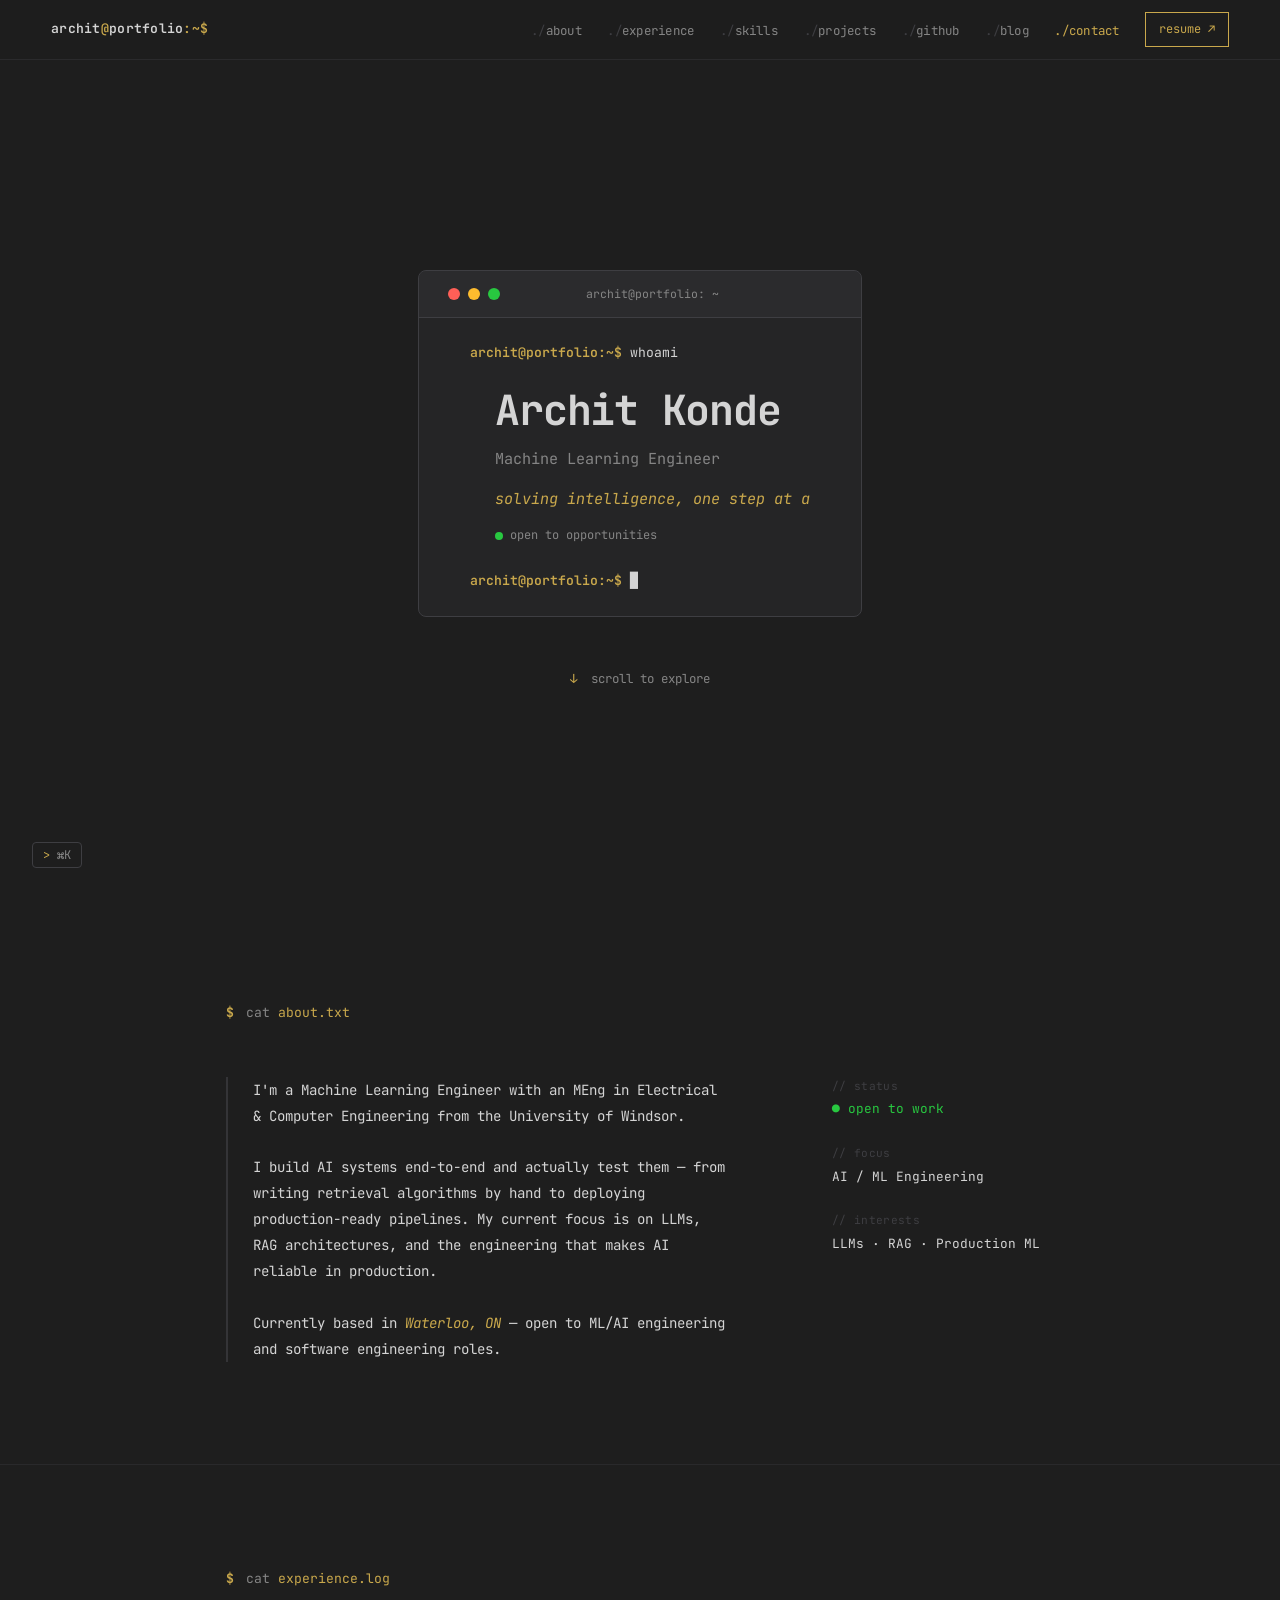
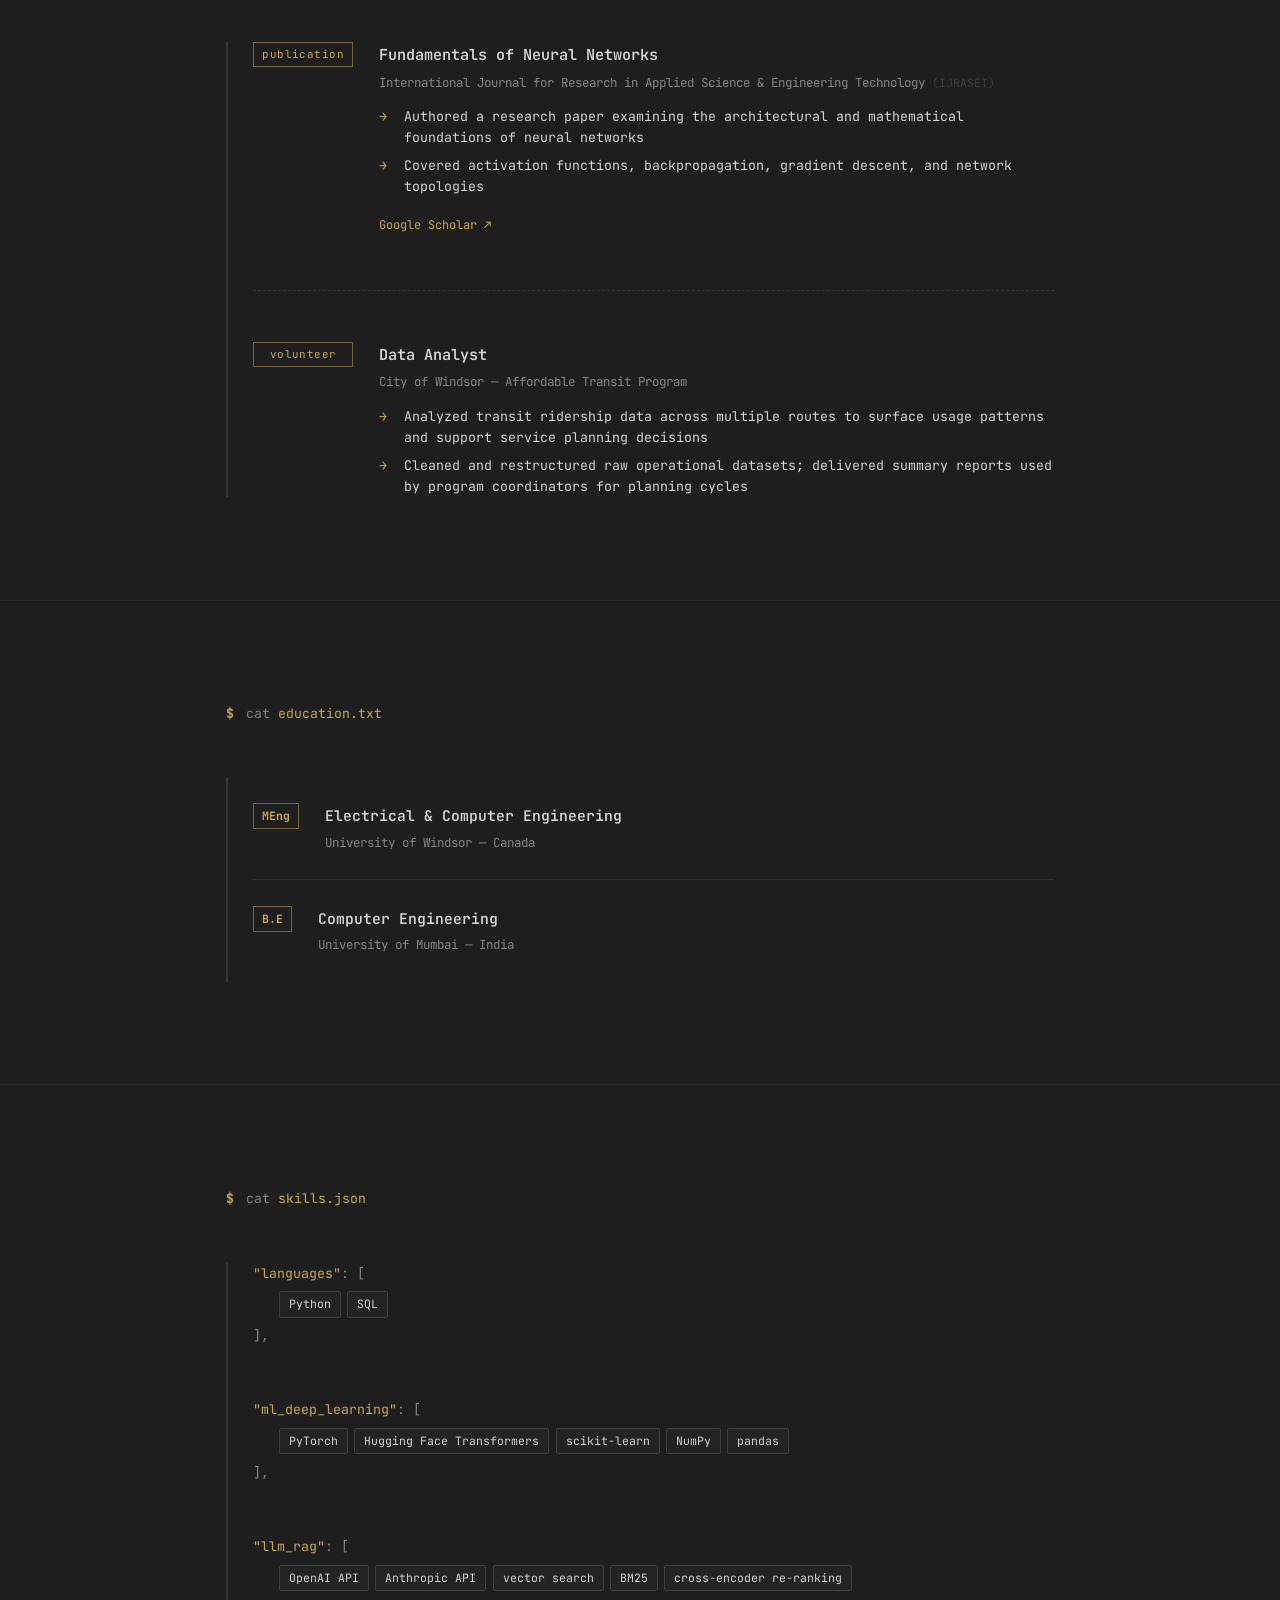
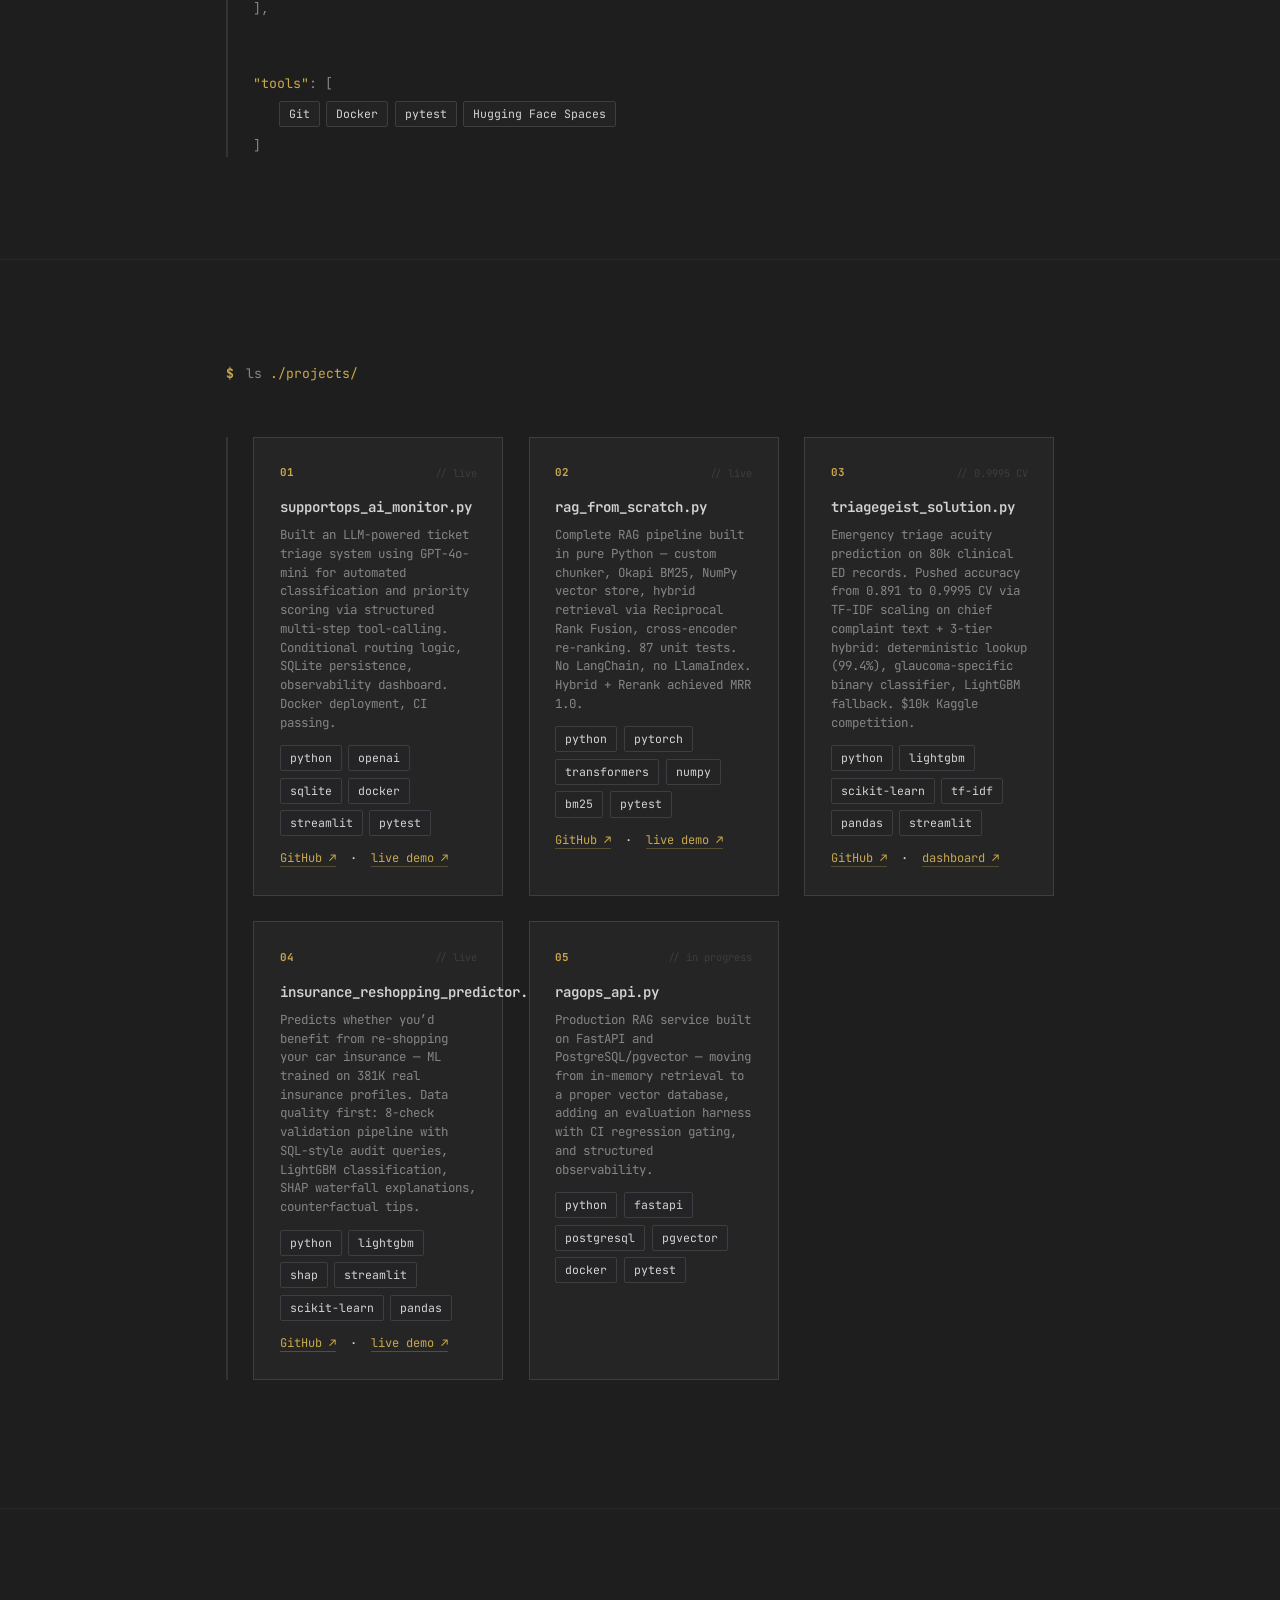
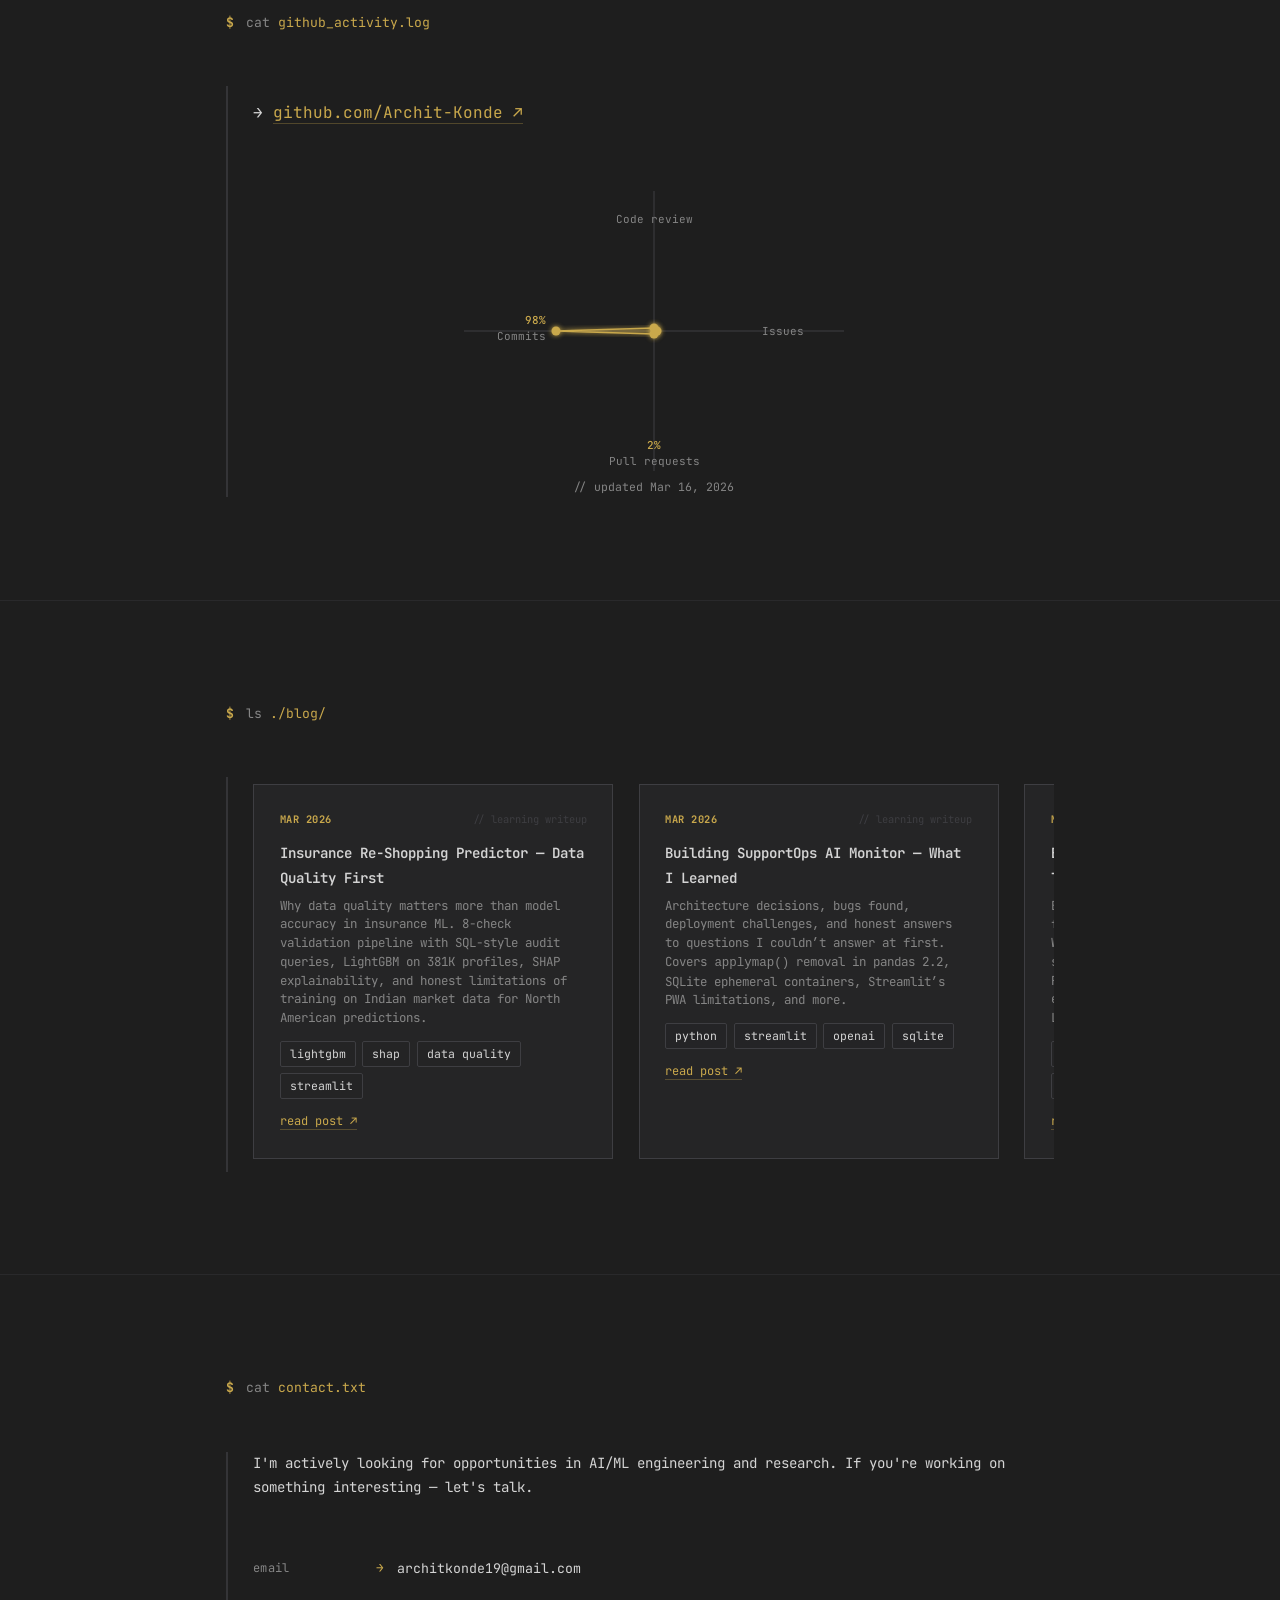
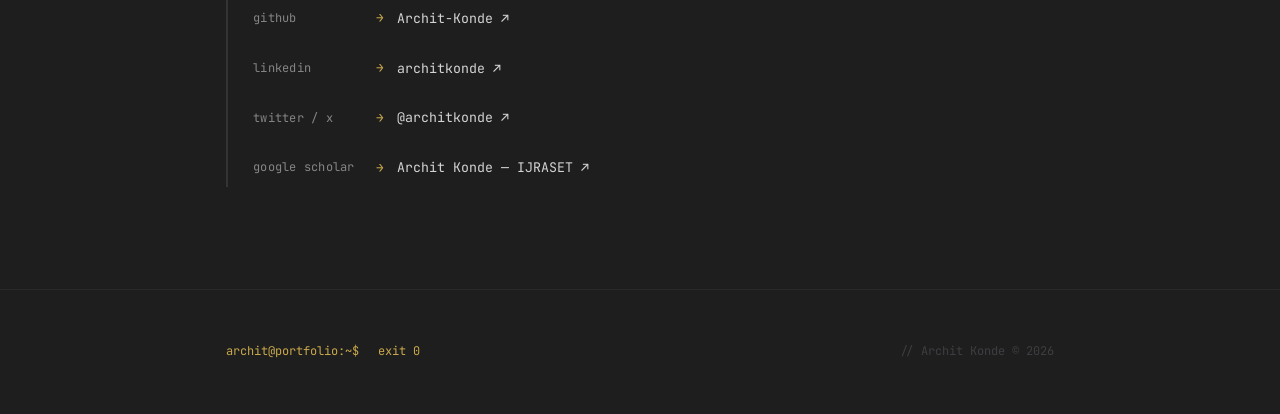
==== commit a2dc1141: "Add Insurance Re-Shopping Predictor project + blog cards - Add project card (#04) to projects sectio" ====
--- a/Source Code/index.html
+++ b/Source Code/index.html
@@ -555,8 +555,36 @@
             </div>
 
             <div class="project-card">
+              <a href="https://huggingface.co/spaces/architechs/insurance-reshopping-predictor" target="_blank" rel="noopener noreferrer"
+                class="card-overlay-link" aria-label="View Insurance Re-Shopping Predictor live demo" tabindex="-1"></a>
               <div class="card-top">
                 <span class="card-num">04</span>
+                <span class="card-status">// live</span>
+              </div>
+              <p class="card-name">insurance_reshopping_predictor.py</p>
+              <p class="card-desc">Predicts whether you&rsquo;d benefit from re-shopping your car insurance &mdash; ML trained
+                on 381K real insurance profiles. Data quality first: 8-check validation pipeline with SQL-style audit queries,
+                LightGBM classification, SHAP waterfall explanations, counterfactual tips.</p>
+              <div class="card-tech">
+                <span class="tag">python</span>
+                <span class="tag">lightgbm</span>
+                <span class="tag">shap</span>
+                <span class="tag">streamlit</span>
+                <span class="tag">scikit-learn</span>
+                <span class="tag">pandas</span>
+              </div>
+              <div style="margin-top: 0.75rem; font-size: 0.75rem;">
+                <a href="https://github.com/Archit-Konde/insurance-reshopping-predictor" target="_blank"
+                  rel="noopener noreferrer" class="inline-link">GitHub ↗</a>
+                &nbsp;·&nbsp;
+                <a href="https://huggingface.co/spaces/architechs/insurance-reshopping-predictor" target="_blank" rel="noopener noreferrer"
+                  class="inline-link">live demo ↗</a>
+              </div>
+            </div>
+
+            <div class="project-card">
+              <div class="card-top">
+                <span class="card-num">05</span>
                 <span class="card-status">// in progress</span>
               </div>
               <p class="card-name">ragops_api.py</p>
@@ -629,6 +657,28 @@
         <div class="section-body">
 
           <div class="blog-scroll">
+
+            <div class="project-card">
+              <a href="pages/blog/insurance-reshopping-predictor.html" class="card-overlay-link"
+                aria-label="Read post: Building the Insurance Re-Shopping Predictor" tabindex="-1"></a>
+              <div class="card-top">
+                <span class="card-num" style="font-size: 0.65rem; letter-spacing: 0.05em;">MAR 2026</span>
+                <span class="card-status">// learning writeup</span>
+              </div>
+              <p class="card-name">Insurance Re-Shopping Predictor &mdash; Data Quality First</p>
+              <p class="card-desc">Why data quality matters more than model accuracy in insurance ML. 8-check validation
+                pipeline with SQL-style audit queries, LightGBM on 381K profiles, SHAP explainability, and honest
+                limitations of training on Indian market data for North American predictions.</p>
+              <div class="card-tech">
+                <span class="tag">lightgbm</span>
+                <span class="tag">shap</span>
+                <span class="tag">data quality</span>
+                <span class="tag">streamlit</span>
+              </div>
+              <div style="margin-top: 0.75rem; font-size: 0.75rem; position: relative; z-index: 1;">
+                <a href="pages/blog/insurance-reshopping-predictor.html" class="inline-link">read post ↗</a>
+              </div>
+            </div>
 
             <div class="project-card">
               <a href="pages/blog/supportops-ai-monitor.html" class="card-overlay-link"
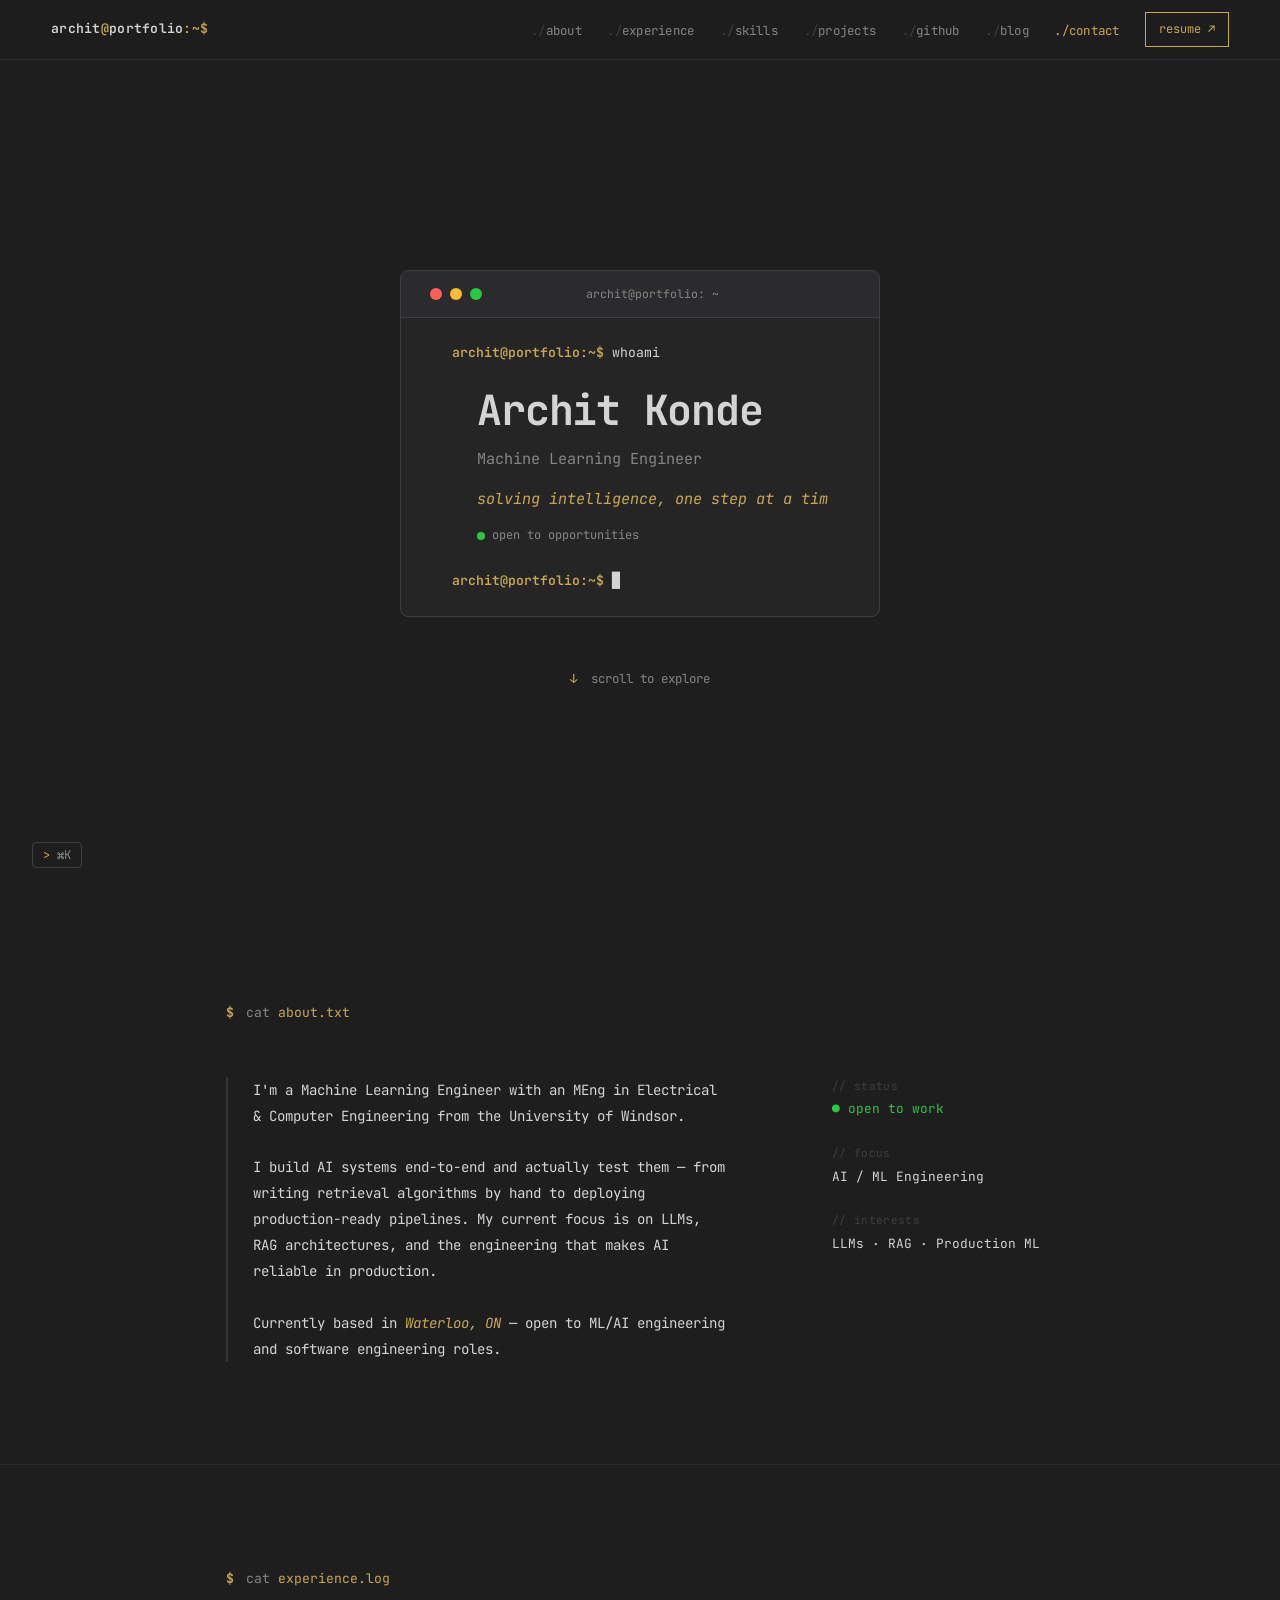
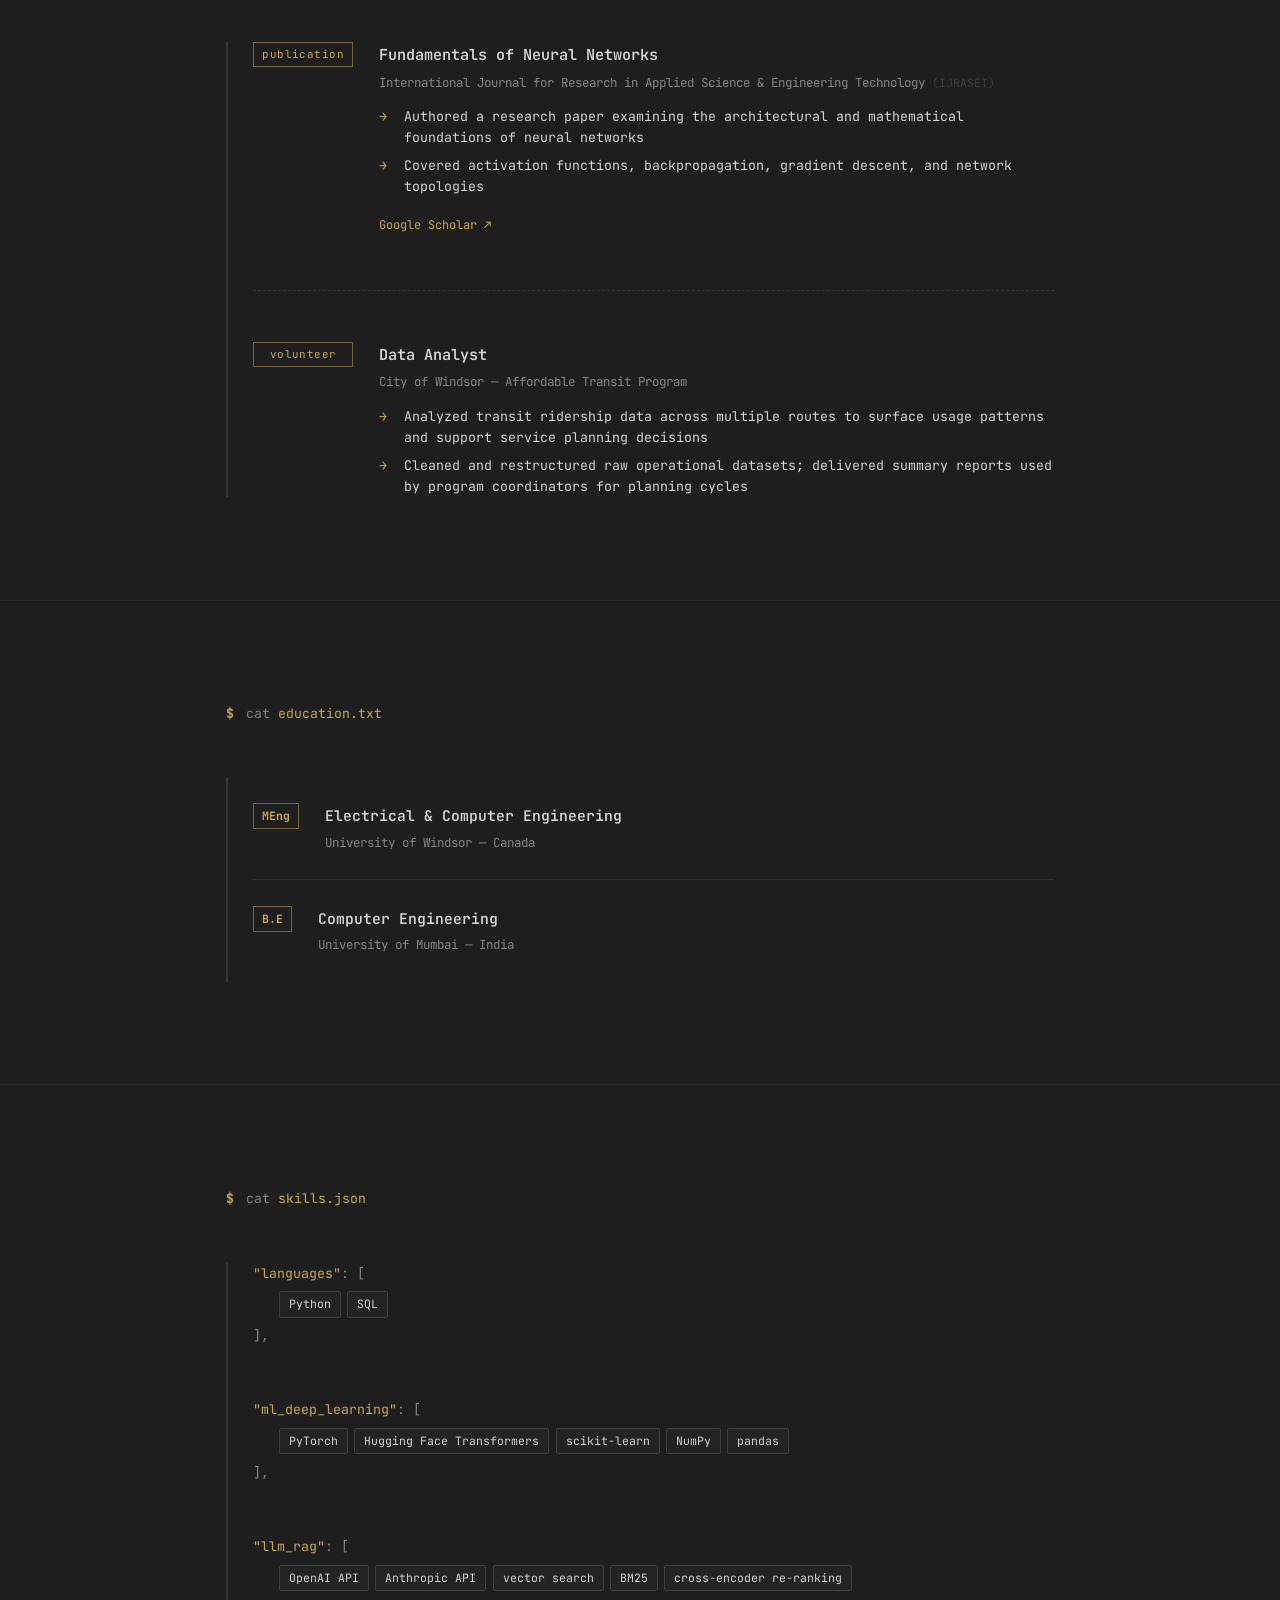
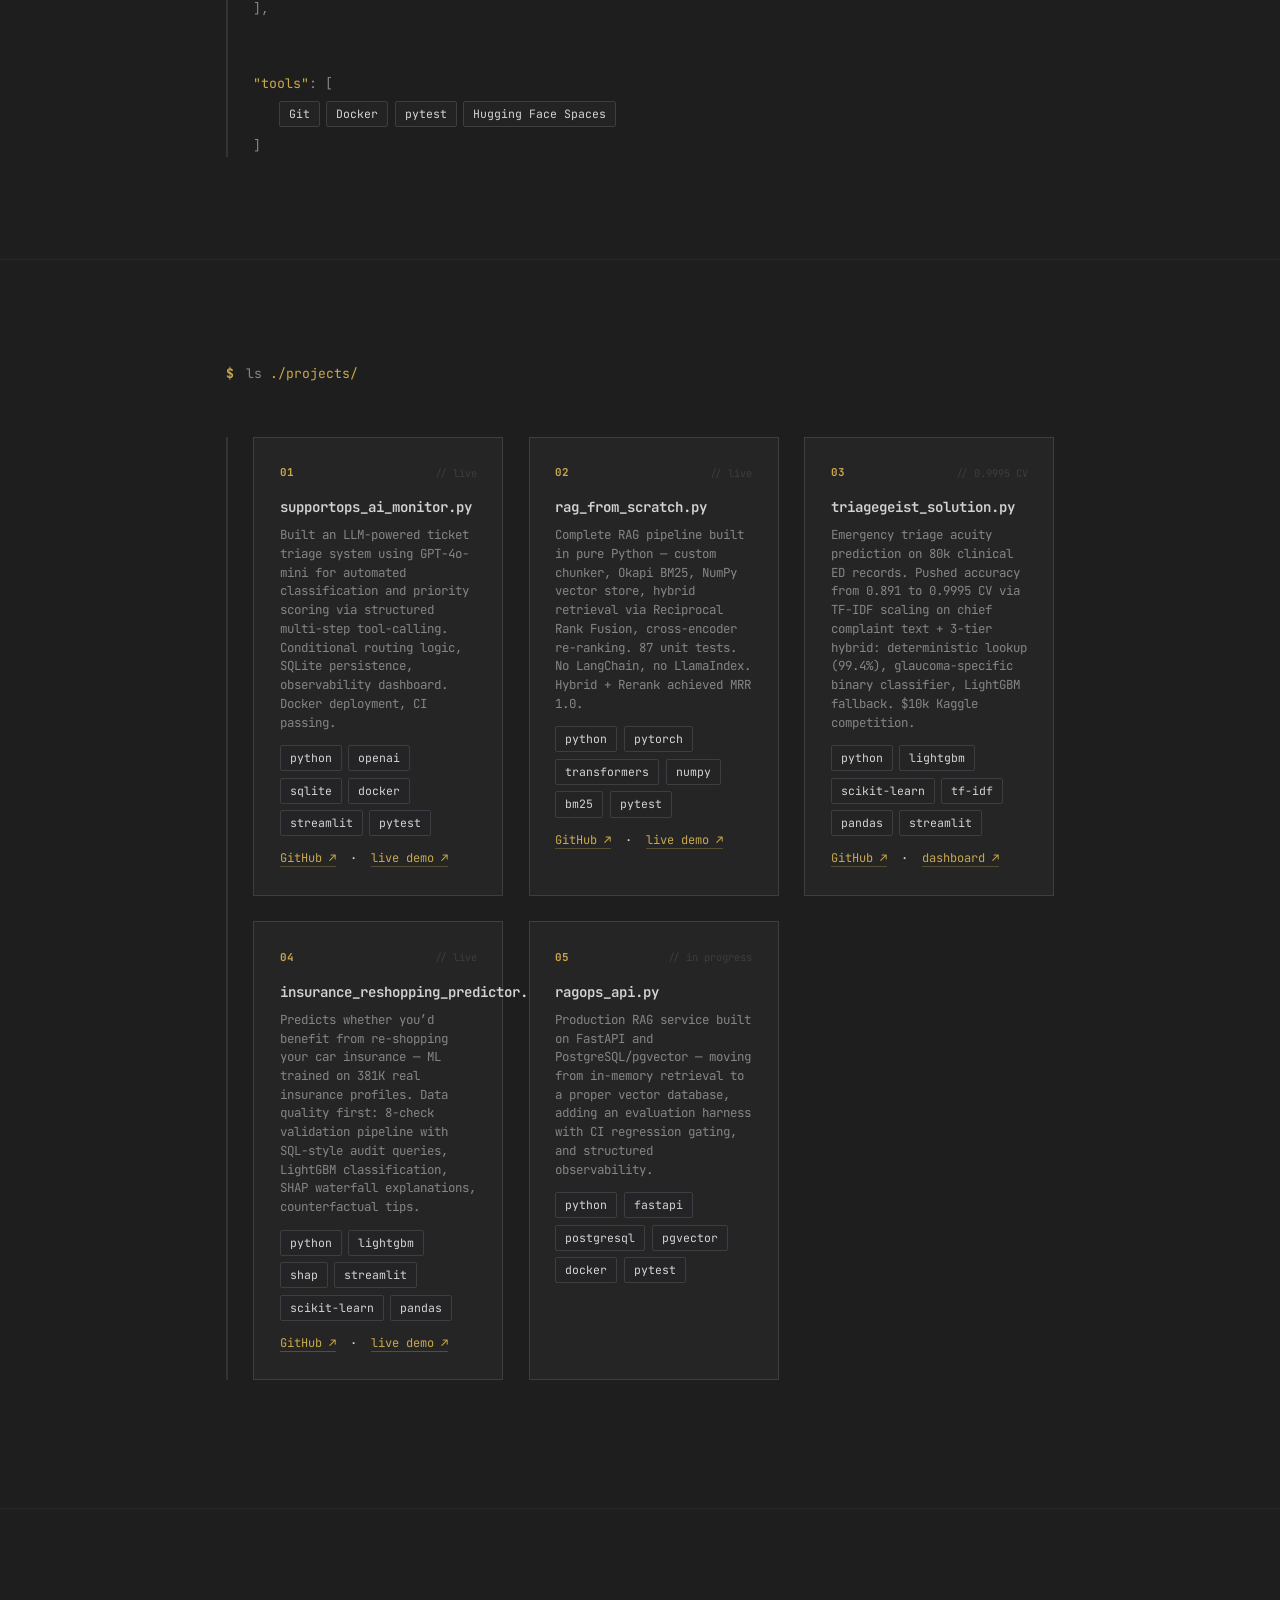
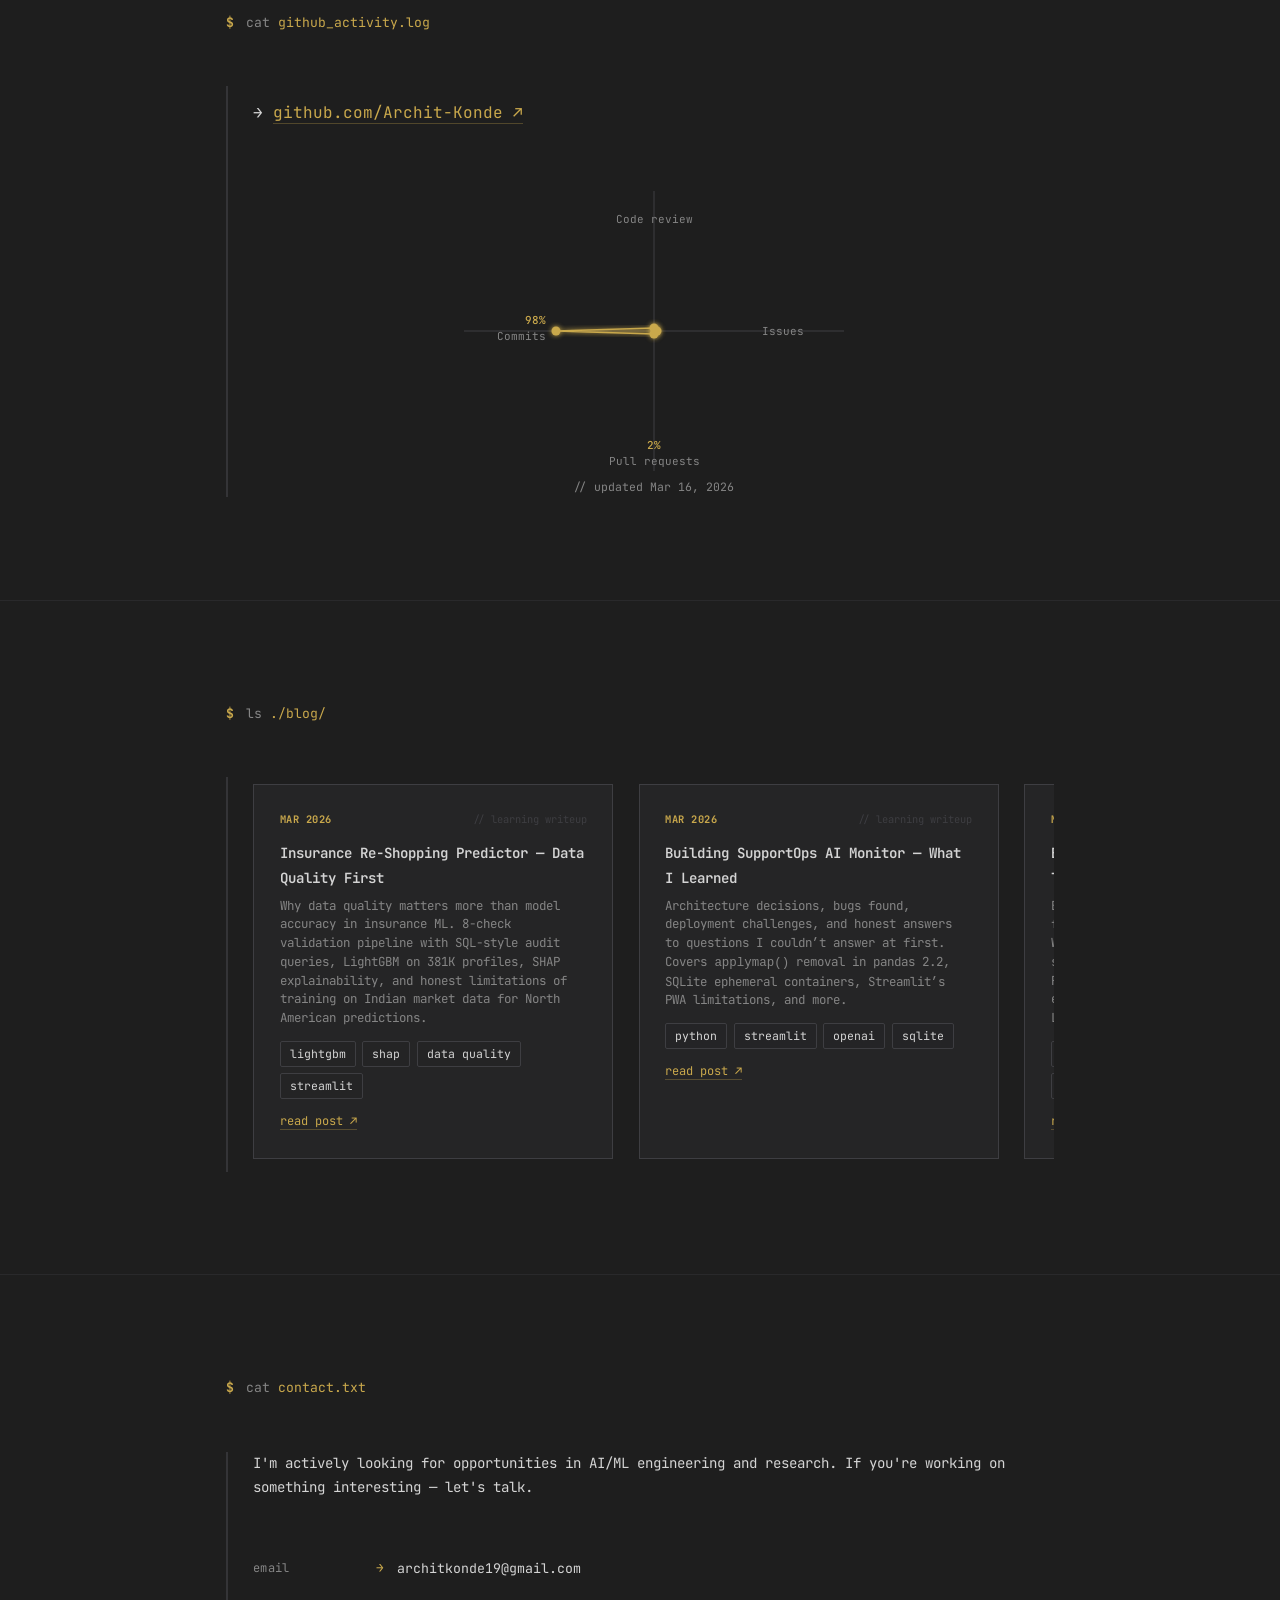
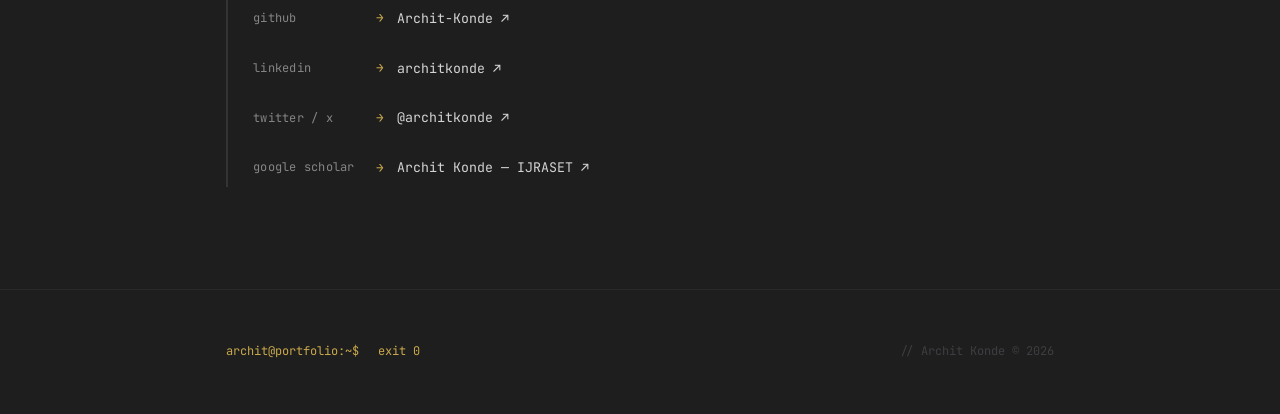
==== commit f246e78d: "feat: update resume with new projects, code review cleanup, add resume auto-compile CI Resume: - Add" ====
--- a/Source Code/index.html
+++ b/Source Code/index.html
@@ -114,7 +114,7 @@
   </script>
 </head>
 
-<body oncontextmenu="return false;">
+<body>
 
   <!--
   ╔══════════════════════════════════════════════════════════════╗
@@ -489,7 +489,7 @@
                 <span class="tag">streamlit</span>
                 <span class="tag">pytest</span>
               </div>
-              <div style="margin-top: 0.75rem; font-size: 0.75rem;">
+              <div class="card-links">
                 <a href="https://github.com/Archit-Konde/supportops-ai-monitor" target="_blank"
                   rel="noopener noreferrer" class="inline-link">GitHub ↗</a>
                 &nbsp;·&nbsp;
@@ -517,7 +517,7 @@
                 <span class="tag">bm25</span>
                 <span class="tag">pytest</span>
               </div>
-              <div style="margin-top: 0.75rem; font-size: 0.75rem;">
+              <div class="card-links">
                 <a href="https://github.com/Archit-Konde/RAG" target="_blank"
                   rel="noopener noreferrer" class="inline-link">GitHub ↗</a>
                 &nbsp;·&nbsp;
@@ -527,8 +527,8 @@
             </div>
 
             <div class="project-card">
-              <a href="https://archit-konde.github.io/triagegeist-solution/" target="_blank" rel="noopener noreferrer"
-                class="card-overlay-link" aria-label="View Triagegeist project page" tabindex="-1"></a>
+              <a href="https://triagegeist-solution-dashboard.streamlit.app/" target="_blank" rel="noopener noreferrer"
+                class="card-overlay-link" aria-label="View Triagegeist dashboard" tabindex="-1"></a>
               <div class="card-top">
                 <span class="card-num">03</span>
                 <span class="card-status">// 0.9995 CV</span>
@@ -545,7 +545,7 @@
                 <span class="tag">pandas</span>
                 <span class="tag">streamlit</span>
               </div>
-              <div style="margin-top: 0.75rem; font-size: 0.75rem;">
+              <div class="card-links">
                 <a href="https://github.com/Archit-Konde/triagegeist-solution" target="_blank"
                   rel="noopener noreferrer" class="inline-link">GitHub ↗</a>
                 &nbsp;·&nbsp;
@@ -573,7 +573,7 @@
                 <span class="tag">scikit-learn</span>
                 <span class="tag">pandas</span>
               </div>
-              <div style="margin-top: 0.75rem; font-size: 0.75rem;">
+              <div class="card-links">
                 <a href="https://github.com/Archit-Konde/insurance-reshopping-predictor" target="_blank"
                   rel="noopener noreferrer" class="inline-link">GitHub ↗</a>
                 &nbsp;·&nbsp;
@@ -662,7 +662,7 @@
               <a href="pages/blog/insurance-reshopping-predictor.html" class="card-overlay-link"
                 aria-label="Read post: Building the Insurance Re-Shopping Predictor" tabindex="-1"></a>
               <div class="card-top">
-                <span class="card-num" style="font-size: 0.65rem; letter-spacing: 0.05em;">MAR 2026</span>
+                <span class="card-num">MAR 2026</span>
                 <span class="card-status">// learning writeup</span>
               </div>
               <p class="card-name">Insurance Re-Shopping Predictor &mdash; Data Quality First</p>
@@ -675,7 +675,7 @@
                 <span class="tag">data quality</span>
                 <span class="tag">streamlit</span>
               </div>
-              <div style="margin-top: 0.75rem; font-size: 0.75rem; position: relative; z-index: 1;">
+              <div class="card-links">
                 <a href="pages/blog/insurance-reshopping-predictor.html" class="inline-link">read post ↗</a>
               </div>
             </div>
@@ -684,7 +684,7 @@
               <a href="pages/blog/supportops-ai-monitor.html" class="card-overlay-link"
                 aria-label="Read post: Building SupportOps AI Monitor" tabindex="-1"></a>
               <div class="card-top">
-                <span class="card-num" style="font-size: 0.65rem; letter-spacing: 0.05em;">MAR 2026</span>
+                <span class="card-num">MAR 2026</span>
                 <span class="card-status">// learning writeup</span>
               </div>
               <p class="card-name">Building SupportOps AI Monitor — What I Learned</p>
@@ -697,7 +697,7 @@
                 <span class="tag">openai</span>
                 <span class="tag">sqlite</span>
               </div>
-              <div style="margin-top: 0.75rem; font-size: 0.75rem; position: relative; z-index: 1;">
+              <div class="card-links">
                 <a href="pages/blog/supportops-ai-monitor.html" class="inline-link">read post ↗</a>
               </div>
             </div>
@@ -706,7 +706,7 @@
               <a href="pages/blog/rag-from-scratch.html" class="card-overlay-link"
                 aria-label="Read post: Building RAG From Scratch" tabindex="-1"></a>
               <div class="card-top">
-                <span class="card-num" style="font-size: 0.65rem; letter-spacing: 0.05em;">MAR 2026</span>
+                <span class="card-num">MAR 2026</span>
                 <span class="card-status">// learning writeup</span>
               </div>
               <p class="card-name">Building RAG From Scratch &mdash; A Complete Technical Deep-Dive</p>
@@ -719,7 +719,7 @@
                 <span class="tag">numpy</span>
                 <span class="tag">information retrieval</span>
               </div>
-              <div style="margin-top: 0.75rem; font-size: 0.75rem; position: relative; z-index: 1;">
+              <div class="card-links">
                 <a href="pages/blog/rag-from-scratch.html" class="inline-link">read post &nearr;</a>
               </div>
             </div>
@@ -728,7 +728,7 @@
               <a href="pages/blog/triagegeist-solution.html" class="card-overlay-link"
                 aria-label="Read post: Triagegeist — From 0.891 to 0.9995 CV Accuracy" tabindex="-1"></a>
               <div class="card-top">
-                <span class="card-num" style="font-size: 0.65rem; letter-spacing: 0.05em;">MAR 2026</span>
+                <span class="card-num">MAR 2026</span>
                 <span class="card-status">// competition writeup</span>
               </div>
               <p class="card-name">Triagegeist &mdash; From 0.891 to 0.9995 CV Accuracy</p>
@@ -741,7 +741,7 @@
                 <span class="tag">clinical NLP</span>
                 <span class="tag">kaggle</span>
               </div>
-              <div style="margin-top: 0.75rem; font-size: 0.75rem; position: relative; z-index: 1;">
+              <div class="card-links">
                 <a href="pages/blog/triagegeist-solution.html" class="inline-link">read post ↗</a>
               </div>
             </div>
--- a/Source Code/styles/main.min.css
+++ b/Source Code/styles/main.min.css
@@ -1 +1 @@
-:root{--bg:#1e1e1e;--surface:#252526;--border:#3e3e42;--text:#d4d4d4;--muted:#858585;--accent:#C9A84C;--font:'JetBrains Mono','Fira Code','Cascadia Code','Courier New',monospace;--s1:0.4rem;--s2:0.8rem;--s3:1.6rem;--s4:3.2rem;--s5:6.4rem;--nav-h:60px;--ease:0.2s ease;--max-w:880px;}*,*::before,*::after{box-sizing:border-box;margin:0;padding:0;}html{scroll-behavior:smooth;font-size:16px;}body{font-family:var(--font);background-color:var(--bg);color:var(--text);line-height:1.75;-webkit-font-smoothing:antialiased;min-height:100vh;overflow-x:hidden;-webkit-touch-callout:none;-webkit-user-select:none;user-select:none;}code,pre,input,textarea,.selectable{-webkit-user-select:text;user-select:text;}img{-webkit-user-drag:none;}::selection{background:var(--accent);color:var(--bg);}:focus-visible{outline:2px solid var(--accent);outline-offset:2px;}a{color:inherit;text-decoration:none;}ul{list-style:none;}::-webkit-scrollbar{width:5px;}::-webkit-scrollbar-track{background:var(--bg);}::-webkit-scrollbar-thumb{background:var(--border);border-radius:3px;}::-webkit-scrollbar-thumb:hover{background:var(--accent);}.accent{color:var(--accent);}.muted{color:var(--muted);}.nav-brand,.nav-links a,.resume-btn,.hamburger,.mobile-menu a,.mobile-menu-close,.scroll-hint,.tag,.contact-row,.exp-link,.term-dots{-webkit-user-select:none;user-select:none;}.container{max-width:var(--max-w);margin:0 auto;padding:0 var(--s3);}#navbar{position:fixed;top:0;left:0;right:0;z-index:100;height:var(--nav-h);display:flex;align-items:center;gap:var(--s3);padding:0 var(--s4);background:rgba(30,30,30,0.88);backdrop-filter:blur(12px);-webkit-backdrop-filter:blur(12px);border-bottom:1px solid rgba(62,62,66,0.4);transition:border-color var(--ease);}#navbar.scrolled{border-bottom-color:var(--border);}.nav-brand{font-size:0.82rem;font-weight:600;color:var(--text);white-space:nowrap;margin-right:auto;text-decoration:none;letter-spacing:0.02em;}.nav-links{display:flex;align-items:center;gap:var(--s3);}.nav-links a{font-size:0.78rem;color:var(--muted);text-decoration:none;transition:color var(--ease);letter-spacing:0.02em;}.nav-links a:hover,.nav-links a.nav-active{color:var(--accent);}.nav-slash{color:var(--border);transition:color var(--ease);}.nav-links a:hover .nav-slash,.nav-links a.nav-active .nav-slash{color:var(--accent);}.resume-btn{font-size:0.75rem;color:var(--accent);border:1px solid var(--accent);padding:var(--s1) var(--s2);text-decoration:none;white-space:nowrap;transition:background var(--ease),color var(--ease);}.resume-btn:hover{background:var(--accent);color:var(--bg);}.hamburger{display:none;flex-direction:column;justify-content:center;gap:5px;background:none;border:none;cursor:pointer;padding:var(--s1);margin-left:var(--s2);}.hamburger span{display:block;width:22px;height:2px;background:var(--text);transition:all var(--ease);}.hamburger.open span:nth-child(1){transform:translateY(7px) rotate(45deg);}.hamburger.open span:nth-child(2){opacity:0;}.hamburger.open span:nth-child(3){transform:translateY(-7px) rotate(-45deg);}.mobile-menu{display:none;position:fixed;inset:0;z-index:99;background:var(--bg);flex-direction:column;align-items:center;justify-content:center;gap:var(--s4);}.mobile-menu.open{display:flex;}.mobile-menu ul{display:flex;flex-direction:column;gap:var(--s4);text-align:center;}.mobile-menu a{font-size:1.1rem;color:var(--text);text-decoration:none;transition:color var(--ease);}.mobile-menu a:hover{color:var(--accent);}.mobile-menu-close{position:absolute;top:var(--s3);right:var(--s3);background:none;border:none;color:var(--muted);font-size:1.1rem;cursor:pointer;font-family:var(--font);transition:color var(--ease);}.mobile-menu-close:hover{color:var(--accent);}.section{padding:var(--s5) 0;border-bottom:1px solid rgba(62,62,66,0.35);}.section-header{display:flex;align-items:center;gap:var(--s2);margin-bottom:var(--s4);font-size:0.82rem;}.s-dollar{color:var(--accent);font-weight:700;}.s-cmd{color:var(--muted);}.section-body{padding-left:var(--s3);border-left:2px solid rgba(62,62,66,0.7);}.hero{min-height:100vh;display:flex;align-items:center;padding-top:var(--nav-h);}.term-window{border:1px solid var(--border);border-radius:8px;overflow:hidden;background:var(--surface);max-width:640px;width:100%;transition:transform 0.4s cubic-bezier(0.16,1,0.3,1),opacity 0.4s ease,width 0.4s ease,height 0.4s ease,border-radius 0.4s ease;transform-origin:center center;position:relative;z-index:10;}.term-window.is-closed{opacity:0 !important;visibility:hidden;transform:scale(0.9) translateY(20px);pointer-events:none !important;}.term-window.is-minimized{transform:translateY(200px) scale(0.6);opacity:0 !important;visibility:hidden;pointer-events:none !important;}.term-window.is-maximized{max-width:100% !important;width:95vw;height:80vh;position:fixed;top:50%;left:50%;transform:translate(-50%,-50%);z-index:1000;border-radius:12px;box-shadow:0 30px 60px rgba(0,0,0,0.5);}.hero-footer{display:flex;align-items:center;justify-content:center;gap:var(--s3);margin-top:var(--s4);}.hero-restore-btn{display:none;background:none;border:none;color:var(--muted);font-family:var(--font);font-size:0.78rem;cursor:pointer;transition:color var(--ease);animation:float 2.5s ease-in-out infinite;animation-delay:0.2s;}.hero-restore-btn:hover{color:var(--accent);}.hero.window-gone .hero-restore-btn,.hero.window-minimized .hero-restore-btn{display:inline-block;}.term-topbar{display:flex;align-items:center;gap:var(--s2);padding:var(--s2) var(--s3);background:rgba(62,62,66,0.25);border-bottom:1px solid var(--border);}.term-dots{display:flex;gap:8px;padding:4px;}.dot{width:12px;height:12px;border-radius:50%;cursor:pointer;display:flex;align-items:center;justify-content:center;position:relative;transition:filter 0.2s ease;}.dot:hover{filter:brightness(1.15);}.dot::after{font-size:7px;font-family:sans-serif;font-weight:900;opacity:0;transition:opacity 0.1s ease;color:rgba(0,0,0,0.5);}.term-dots:hover .dot::after{opacity:1;}.dot-r{background:#ff5f57;}.dot-y{background:#febc2e;}.dot-g{background:#28c840;}.dot-r::after{content:'✕';}.dot-y::after{content:'—';}.dot-g::after{content:'+';}.term-label{font-size:0.72rem;color:var(--muted);margin:0 auto;padding-right:48px;}.term-body{padding:var(--s3) var(--s4);display:flex;flex-direction:column;gap:var(--s2);}.term-line{font-size:0.82rem;line-height:1.4;}.t-prompt{color:var(--accent);font-weight:600;}.t-cmd{color:var(--text);}.hero-output{padding:var(--s2) 0 var(--s2) var(--s3);display:flex;flex-direction:column;gap:var(--s2);}.hero-name{font-size:2.6rem;font-weight:700;color:var(--text);letter-spacing:-0.03em;line-height:1.1;}.hero-role{font-size:0.95rem;color:var(--muted);font-weight:400;}.hero-tagline{font-size:0.95rem;color:var(--accent);font-style:italic;min-height:1.5rem;}.tw-cursor{display:none;color:var(--accent);font-style:normal;animation:blink 1s step-end infinite;}.hero-status{display:flex;align-items:center;gap:var(--s1);font-size:0.75rem;color:var(--muted);}.status-dot{width:8px;height:8px;border-radius:50%;background:#28c840;animation:pulse-dot 2s ease infinite;}.idle-line{color:var(--muted);}.idle-cursor{color:var(--text);animation:blink 1s step-end infinite;}.scroll-hint{display:inline-block;font-size:0.78rem;color:var(--muted);text-decoration:none;cursor:pointer;animation:float 2.5s ease-in-out infinite;transition:color var(--ease);}.scroll-hint:hover{color:var(--accent);}.about-grid{display:grid;grid-template-columns:3fr 1.4fr;gap:var(--s5);align-items:start;}.about-text p{font-size:0.88rem;color:var(--text);line-height:1.85;margin-bottom:var(--s3);}.about-text p:last-child{margin-bottom:0;}.about-meta{display:flex;flex-direction:column;gap:var(--s3);}.meta-block{display:flex;flex-direction:column;gap:3px;}.meta-key{font-size:0.7rem;color:var(--border);letter-spacing:0.03em;}.meta-val{font-size:0.80rem;color:var(--text);line-height:1.5;}.status-open{color:#28c840;}.inline-link{color:var(--accent);text-decoration:none;border-bottom:1px solid rgba(201,168,76,0.3);transition:border-color var(--ease);}.inline-link:hover{border-color:var(--accent);}.exp-item{display:grid;grid-template-columns:100px 1fr;gap:var(--s3);padding-bottom:var(--s4);margin-bottom:var(--s4);border-bottom:1px dashed rgba(62,62,66,0.6);}.exp-item:last-child{border-bottom:none;margin-bottom:0;padding-bottom:0;}.exp-tag{font-size:0.68rem;color:var(--accent);border:1px solid rgba(201,168,76,0.5);padding:2px 6px;height:fit-content;text-align:center;white-space:nowrap;letter-spacing:0.04em;}.exp-title{font-size:0.95rem;font-weight:600;color:var(--text);margin-bottom:3px;}.exp-org{font-size:0.78rem;color:var(--muted);margin-bottom:var(--s2);}.exp-org-short{font-size:0.72rem;color:var(--border);}.exp-bullets{display:flex;flex-direction:column;gap:var(--s1);}.exp-bullets li{font-size:0.83rem;color:var(--text);padding-left:var(--s3);position:relative;line-height:1.6;}.exp-bullets li::before{content:'→';position:absolute;left:0;color:var(--accent);}.exp-links{margin-top:var(--s2);}.exp-link{font-size:0.75rem;color:var(--accent);text-decoration:none;border-bottom:1px solid transparent;transition:border-color var(--ease);}.exp-link:hover{border-color:var(--accent);}.edu-item{display:flex;align-items:flex-start;gap:var(--s3);padding:var(--s3) 0;}.edu-badge{font-size:0.72rem;font-weight:700;color:var(--accent);border:1px solid rgba(201,168,76,0.5);padding:2px 8px;white-space:nowrap;height:fit-content;}.edu-field{font-size:0.92rem;font-weight:600;color:var(--text);margin-bottom:3px;}.edu-inst{font-size:0.78rem;color:var(--muted);}.edu-divider{height:1px;background:rgba(62,62,66,0.5);margin:0;}.skills-block{display:flex;flex-direction:column;gap:var(--s4);}.skill-group{font-size:0.83rem;}.sk-key{color:var(--accent);}.sk-colon{color:var(--muted);}.sk-close{color:var(--muted);}.skill-tags{display:flex;flex-wrap:wrap;gap:var(--s1);margin:var(--s1) 0 var(--s1) var(--s3);}.tag{background:rgba(37,37,38,0.8);border:1px solid var(--border);color:var(--text);font-size:0.72rem;padding:2px 9px;border-radius:2px;transition:border-color var(--ease),color var(--ease);font-family:var(--font);}.tag:hover{border-color:var(--accent);color:var(--accent);}.projects-grid{display:grid;grid-template-columns:repeat(auto-fill,minmax(240px,1fr));gap:var(--s3);margin-bottom:var(--s3);}.project-card{background:var(--surface);border:1px solid var(--border);padding:var(--s3);transition:border-color var(--ease),transform var(--ease);cursor:default;position:relative;}.card-overlay-link{position:absolute;inset:0;display:block;z-index:0;}.project-card:has(.card-overlay-link){cursor:pointer;}.project-card .inline-link,.project-card .card-tech{position:relative;z-index:1;}.project-card:hover{border-color:var(--accent);transform:translateY(-3px);}.card-top{display:flex;justify-content:space-between;align-items:center;margin-bottom:var(--s2);}.card-num{font-size:0.68rem;color:var(--accent);font-weight:700;}.card-status{font-size:0.65rem;color:var(--border);}.card-name{font-size:0.88rem;font-weight:600;color:var(--text);margin-bottom:var(--s1);}.card-desc{font-size:0.78rem;color:var(--muted);margin-bottom:var(--s2);min-height:2.5em;line-height:1.5;}.card-tech{display:flex;flex-wrap:wrap;gap:var(--s1);}.projects-note{font-size:0.80rem;color:var(--muted);padding-top:var(--s1);}.projects-note a{color:var(--accent);}.projects-note a:hover{text-decoration:underline;}.wip-block{font-size:0.85rem;color:var(--muted);padding:var(--s3);border:1px dashed var(--border);font-style:italic;line-height:1.6;}.gh-chart-wrap{padding:var(--s2) 0;}.gh-chart{width:100%;max-width:100%;height:auto;border-radius:2px;opacity:0.9;}.gh-quadrant-wrap{margin-top:var(--s4);display:flex;flex-direction:column;align-items:center;gap:var(--s1);}#gh-quadrant{width:100%;max-width:380px;}.gh-updated{font-size:0.72rem;color:var(--muted);font-family:var(--font);}.blog-scroll{display:flex;gap:var(--s3);overflow-x:auto;padding:var(--s1) 0 var(--s2);scroll-snap-type:x mandatory;-webkit-overflow-scrolling:touch;scrollbar-width:thin;scrollbar-color:var(--border) transparent;}.blog-scroll .project-card{min-width:300px;max-width:360px;flex-shrink:0;scroll-snap-align:start;}.contact-intro{font-size:0.88rem;color:var(--text);margin-bottom:var(--s4);line-height:1.7;}.contact-links{display:flex;flex-direction:column;gap:var(--s2);}.contact-row{display:flex;align-items:center;gap:var(--s2);text-decoration:none;padding:var(--s1) 0;border-bottom:1px solid transparent;transition:border-color var(--ease);font-size:0.83rem;}.contact-row:hover{border-color:rgba(62,62,66,0.6);}.contact-row:hover .c-val{color:var(--accent);}.c-key{color:var(--muted);min-width:110px;font-size:0.75rem;letter-spacing:0.02em;}.c-arrow{font-size:0.8rem;}.c-val{color:var(--text);transition:color var(--ease);}#footer{padding:var(--s4) 0;}.footer-inner{display:flex;align-items:center;gap:var(--s2);flex-wrap:wrap;font-size:0.75rem;}.f-prompt{color:var(--accent);}.f-cmd{color:var(--text);}.f-note{margin-left:auto;color:var(--border);}@keyframes blink{0%,100%{opacity:1;}50%{opacity:0;}}@keyframes pulse-dot{0%,100%{box-shadow:0 0 0 0 rgba(40,200,64,0.4);}50%{box-shadow:0 0 0 5px rgba(40,200,64,0);}}@keyframes float{0%,100%{transform:translateY(0);}50%{transform:translateY(5px);}}@keyframes fadeUp{from{opacity:0;transform:translateY(12px);}to{opacity:1;transform:translateY(0);}}.fade-up{animation:fadeUp 0.45s ease forwards;}@media (max-width:768px){:root{font-size:15px;}#navbar{padding:0 var(--s3);}.nav-links{display:none;}.resume-btn{display:none;}.nav-kbd{display:none;}.hamburger{display:flex;}.hero{padding-top:var(--nav-h);}.term-body{padding:var(--s3);}.hero-name{font-size:2rem;}.hero-output{padding-left:var(--s2);}.about-grid{grid-template-columns:1fr;gap:var(--s4);}.exp-item{grid-template-columns:1fr;gap:var(--s2);}.projects-grid{grid-template-columns:1fr;}.c-key{min-width:80px;}.f-note{margin-left:0;width:100%;}}@media (max-width:480px){.hero-name{font-size:1.7rem;}.section{padding:var(--s4) 0;}}.cmd-palette{position:fixed;inset:0;z-index:1000;display:flex;align-items:flex-start;justify-content:center;padding-top:20vh;}.cmd-palette[hidden]{display:none;}.cmd-backdrop{position:absolute;inset:0;background:rgba(0,0,0,0.6);backdrop-filter:blur(4px);-webkit-backdrop-filter:blur(4px);}.cmd-modal{position:relative;width:100%;max-width:520px;background:var(--surface);border:1px solid var(--border);border-radius:8px;overflow:hidden;box-shadow:0 24px 48px rgba(0,0,0,0.4);margin:0 1.2rem;}.cmd-input-row{display:flex;align-items:center;gap:0.6rem;padding:0.8rem 1.2rem;border-bottom:1px solid var(--border);}.cmd-icon{color:var(--accent);font-weight:600;font-size:1rem;}.cmd-search{flex:1;background:none;border:none;outline:none;font-family:var(--font);font-size:0.88rem;color:var(--text);}.cmd-search::placeholder{color:var(--muted);}.cmd-kbd{font-family:var(--font);font-size:0.66rem;color:var(--muted);background:var(--bg);border:1px solid var(--border);padding:2px 6px;border-radius:3px;}.cmd-list{list-style:none;max-height:300px;overflow-y:auto;padding:0.4rem 0;}.cmd-item{display:flex;align-items:center;gap:0.8rem;padding:0.6rem 1.2rem;font-size:0.82rem;color:var(--text);cursor:pointer;transition:background 0.1s;}.cmd-item:hover,.cmd-item.active{background:rgba(201,168,76,0.1);}.cmd-item-icon{font-size:0.9rem;width:1.4rem;text-align:center;color:var(--accent);}.cmd-item-label{flex:1;}.cmd-item-hint{font-size:0.70rem;color:var(--muted);}.cmd-footer{display:flex;gap:1.2rem;padding:0.5rem 1.2rem;border-top:1px solid var(--border);font-size:0.66rem;color:var(--muted);}.cmd-footer kbd{font-family:var(--font);background:var(--bg);border:1px solid var(--border);padding:1px 4px;border-radius:2px;margin-right:0.2rem;}.nav-kbd{font-family:var(--font);font-size:0.66rem;color:var(--muted);background:var(--bg);border:1px solid var(--border);padding:2px 7px;border-radius:3px;cursor:pointer;transition:border-color var(--ease),color var(--ease);line-height:1;-webkit-user-select:none;user-select:none;}.nav-kbd:hover{border-color:var(--accent);color:var(--accent);}.cmd-pal-btn{position:fixed;bottom:2rem;left:2rem;z-index:995;background:var(--bg);border:1px solid var(--border);color:var(--muted);font-family:var(--font);font-size:0.75rem;padding:4px 10px;border-radius:4px;cursor:pointer;transition:all var(--ease);display:flex;align-items:center;gap:0;box-shadow:none;}.cmd-pal-btn span{pointer-events:none;}.cmd-pal-btn:hover{border-color:var(--accent);color:var(--text);background:var(--surface);}.cmd-pal-btn::after{content:'Actions';position:absolute;bottom:110%;left:50%;transform:translateX(-50%) translateY(4px);background:var(--surface);border:1px solid var(--border);color:var(--accent);padding:2px 8px;font-size:0.6rem;border-radius:2px;white-space:nowrap;opacity:0;pointer-events:none;transition:all var(--ease);}.cmd-pal-btn:hover::after{opacity:1;transform:translateX(-50%) translateY(0);}.cmd-toast{position:fixed;bottom:1.5rem;left:1.5rem;z-index:990;background:var(--surface);border:1px solid var(--border);color:var(--muted);font-size:0.68rem;padding:0.35rem 0.75rem;border-radius:4px;opacity:0;transform:translateY(6px);transition:opacity 0.4s ease,transform 0.4s ease;pointer-events:none;white-space:nowrap;font-family:var(--font);}.cmd-toast.visible{opacity:1;transform:translateY(0);}.cmd-toast kbd{font-family:var(--font);background:var(--bg);border:1px solid var(--border);padding:1px 4px;border-radius:2px;font-size:0.62rem;margin:0 2px;}@media (prefers-reduced-motion:reduce){*,*::before,*::after{animation-duration:0.01ms !important;animation-iteration-count:1 !important;transition-duration:0.01ms !important;scroll-behavior:auto !important;}}body.matrix-theme{--bg:#000000;--surface:#0a0a0a;--text:#00ff41;--accent:#00ff41;--muted:#008f11;--border:#003b00;}body.matrix-theme *{text-shadow:0 0 5px rgba(0,255,65,0.4);}body.matrix-theme .cmd-palette,body.matrix-theme .cmd-modal{border-color:var(--accent);box-shadow:0 0 20px rgba(0,255,65,0.2);}.shutdown-overlay{position:fixed;inset:0;background:#000;z-index:9999;display:flex;align-items:center;justify-content:center;color:#fff;font-family:var(--font);opacity:0;transition:opacity 0.8s ease;pointer-events:none;}.shutdown-overlay:not([hidden]){display:flex !important;opacity:1;pointer-events:all;}.shutdown-content{text-align:center;}.shutdown-msg{font-size:1.2rem;margin-bottom:2rem;color:var(--muted);}.reboot-link{background:none;border:1px solid var(--accent);color:var(--accent);padding:0.8rem 1.5rem;font-family:var(--font);font-size:0.9rem;cursor:pointer;transition:all 0.2s ease;}.reboot-link:hover{background:var(--accent);color:var(--bg);}.clickable{cursor:pointer;}.man-overlay{position:fixed;inset:0;background:var(--bg);z-index:9999;font-family:var(--font);color:var(--text);display:flex;flex-direction:column;}.man-overlay[hidden]{display:none !important;}.man-backdrop{position:absolute;inset:0;background:rgba(0,0,0,0.5);}.man-container{position:relative;width:100%;max-width:800px;margin:0 auto;height:100%;background:var(--bg);padding:2rem;display:flex;flex-direction:column;}.man-header,.man-footer{display:flex;justify-content:space-between;text-transform:uppercase;font-size:0.8rem;color:var(--muted);padding:0.5rem 0;}.man-header{border-bottom:1px solid var(--border);margin-bottom:2rem;}.man-footer{border-top:1px solid var(--border);margin-top:2rem;}.man-content{flex:1;overflow-y:auto;padding-right:1rem;}.man-content .man-section{margin-bottom:2.5rem;padding:0 !important;border:none !important;}.man-content h3{font-size:0.9rem;text-transform:uppercase;margin-bottom:0.8rem;color:var(--text);}.man-content p{font-size:0.85rem;color:var(--muted);line-height:1.6;padding-left:2rem;margin-bottom:1rem;}.man-content strong{color:var(--accent);}.floating-prompt{position:fixed;bottom:1.5rem;right:1.5rem;background:rgba(30,30,30,0.85);backdrop-filter:blur(8px);padding:0.6rem 1rem;border-radius:4px;border:1px solid var(--border);font-size:0.75rem;z-index:1000;pointer-events:none;transition:opacity 0.3s ease,transform 0.3s ease;opacity:0;transform:translateY(10px);}.floating-prompt.visible{opacity:1;transform:translateY(0);}@media print{@page{margin:2cm;size:A4;}:root{--bg:#ffffff;--surface:#f8f8f8;--border:#e0e0e0;--text:#1a1a1a;--muted:#666666;--accent:#95782a;}body{background:#fff !important;color:#000 !important;font-size:11pt;-webkit-print-color-adjust:exact;print-color-adjust:exact;user-select:text !important;}#navbar,#footer,#cmd-palette,#cmd-pal-btn,.hero-footer,.term-dots,.status-dot,.mobile-menu,.shutdown-overlay,.floating-prompt,.man-overlay{display:none !important;}.container{width:100% !important;max-width:100% !important;margin:0 !important;padding:0 !important;}section{padding:1.5rem 0 !important;page-break-inside:avoid;border-bottom:1px dashed var(--border);}.hero{min-height:auto !important;padding-top:0 !important;}.term-window{box-shadow:none !important;border:1px solid #000 !important;background:#fff !important;margin-bottom:2rem;}.term-topbar{background:#f0f0f0 !important;border-bottom:1px solid #000 !important;color:#000 !important;}.term-body{padding:1rem !important;}.hero-name{font-size:24pt !important;color:#000 !important;margin-bottom:0.5rem;}.accent{font-weight:700 !important;color:var(--accent) !important;}.s-cmd,.t-cmd{font-weight:600;}.tag{border:1px solid #000 !important;background:none !important;color:#000 !important;padding:2pt 6pt !important;}*{animation:none !important;transition:none !important;transform:none !important;}#tw-cursor,.idle-cursor{display:none !important;}a{text-decoration:none !important;color:#000 !important;}a::after{content:" (" attr(href) ")";font-size:0.8rem;color:var(--muted);}.inline-link::after,.card-overlay-link::after{content:"" !important;}}+:root{--bg:#1e1e1e;--surface:#252526;--border:#3e3e42;--text:#d4d4d4;--muted:#858585;--accent:#C9A84C;--font:'JetBrains Mono','Fira Code','Cascadia Code','Courier New',monospace;--s1:0.4rem;--s2:0.8rem;--s3:1.6rem;--s4:3.2rem;--s5:6.4rem;--nav-h:60px;--ease:0.2s ease;--max-w:880px;}*,*::before,*::after{box-sizing:border-box;margin:0;padding:0;}html{scroll-behavior:smooth;font-size:16px;}body{font-family:var(--font);background-color:var(--bg);color:var(--text);line-height:1.75;-webkit-font-smoothing:antialiased;min-height:100vh;overflow-x:hidden;-webkit-touch-callout:none;-webkit-user-select:none;user-select:none;}code,pre,input,textarea,.selectable{-webkit-user-select:text;user-select:text;}img{-webkit-user-drag:none;}::selection{background:var(--accent);color:var(--bg);}:focus-visible{outline:2px solid var(--accent);outline-offset:2px;}a{color:inherit;text-decoration:none;}ul{list-style:none;}::-webkit-scrollbar{width:5px;}::-webkit-scrollbar-track{background:var(--bg);}::-webkit-scrollbar-thumb{background:var(--border);border-radius:3px;}::-webkit-scrollbar-thumb:hover{background:var(--accent);}.accent{color:var(--accent);}.muted{color:var(--muted);}.container{max-width:var(--max-w);margin:0 auto;padding:0 var(--s3);}#navbar{position:fixed;top:0;left:0;right:0;z-index:100;height:var(--nav-h);display:flex;align-items:center;gap:var(--s3);padding:0 var(--s4);background:rgba(30,30,30,0.88);backdrop-filter:blur(12px);-webkit-backdrop-filter:blur(12px);border-bottom:1px solid rgba(62,62,66,0.4);transition:border-color var(--ease);}#navbar.scrolled{border-bottom-color:var(--border);}.nav-brand{font-size:0.82rem;font-weight:600;color:var(--text);white-space:nowrap;margin-right:auto;text-decoration:none;letter-spacing:0.02em;}.nav-links{display:flex;align-items:center;gap:var(--s3);}.nav-links a{font-size:0.78rem;color:var(--muted);text-decoration:none;transition:color var(--ease);letter-spacing:0.02em;}.nav-links a:hover,.nav-links a.nav-active{color:var(--accent);}.nav-slash{color:var(--border);transition:color var(--ease);}.nav-links a:hover .nav-slash,.nav-links a.nav-active .nav-slash{color:var(--accent);}.resume-btn{font-size:0.75rem;color:var(--accent);border:1px solid var(--accent);padding:var(--s1) var(--s2);text-decoration:none;white-space:nowrap;transition:background var(--ease),color var(--ease);}.resume-btn:hover{background:var(--accent);color:var(--bg);}.hamburger{display:none;flex-direction:column;justify-content:center;gap:5px;background:none;border:none;cursor:pointer;padding:var(--s1);margin-left:var(--s2);}.hamburger span{display:block;width:22px;height:2px;background:var(--text);transition:all var(--ease);}.hamburger.open span:nth-child(1){transform:translateY(7px) rotate(45deg);}.hamburger.open span:nth-child(2){opacity:0;}.hamburger.open span:nth-child(3){transform:translateY(-7px) rotate(-45deg);}.mobile-menu{display:none;position:fixed;inset:0;z-index:99;background:var(--bg);flex-direction:column;align-items:center;justify-content:center;gap:var(--s4);}.mobile-menu.open{display:flex;}.mobile-menu ul{display:flex;flex-direction:column;gap:var(--s4);text-align:center;}.mobile-menu a{font-size:1.1rem;color:var(--text);text-decoration:none;transition:color var(--ease);}.mobile-menu a:hover{color:var(--accent);}.mobile-menu-close{position:absolute;top:var(--s3);right:var(--s3);background:none;border:none;color:var(--muted);font-size:1.1rem;cursor:pointer;font-family:var(--font);transition:color var(--ease);}.mobile-menu-close:hover{color:var(--accent);}.section{padding:var(--s5) 0;border-bottom:1px solid rgba(62,62,66,0.35);}.section-header{display:flex;align-items:center;gap:var(--s2);margin-bottom:var(--s4);font-size:0.82rem;}.s-dollar{color:var(--accent);font-weight:700;}.s-cmd{color:var(--muted);}.section-body{padding-left:var(--s3);border-left:2px solid rgba(62,62,66,0.7);}.hero{min-height:100vh;display:flex;align-items:center;padding-top:var(--nav-h);}.term-window{border:1px solid var(--border);border-radius:8px;overflow:hidden;background:var(--surface);max-width:640px;width:100%;transition:transform 0.4s cubic-bezier(0.16,1,0.3,1),opacity 0.4s ease,width 0.4s ease,height 0.4s ease,border-radius 0.4s ease;transform-origin:center center;position:relative;z-index:10;}.term-window.is-closed{opacity:0 !important;visibility:hidden;transform:scale(0.9) translateY(20px);pointer-events:none !important;}.term-window.is-minimized{transform:translateY(200px) scale(0.6);opacity:0 !important;visibility:hidden;pointer-events:none !important;}.term-window.is-maximized{max-width:100% !important;width:95vw;height:80vh;position:fixed;top:50%;left:50%;transform:translate(-50%,-50%);z-index:1000;border-radius:12px;box-shadow:0 30px 60px rgba(0,0,0,0.5);}.hero-footer{display:flex;align-items:center;justify-content:center;gap:var(--s3);margin-top:var(--s4);}.hero-restore-btn{display:none;background:none;border:none;color:var(--muted);font-family:var(--font);font-size:0.78rem;cursor:pointer;transition:color var(--ease);animation:float 2.5s ease-in-out infinite;animation-delay:0.2s;}.hero-restore-btn:hover{color:var(--accent);}.hero.window-gone .hero-restore-btn,.hero.window-minimized .hero-restore-btn{display:inline-block;}.term-topbar{display:flex;align-items:center;gap:var(--s2);padding:var(--s2) var(--s3);background:rgba(62,62,66,0.25);border-bottom:1px solid var(--border);}.term-dots{display:flex;gap:8px;padding:4px;}.dot{width:12px;height:12px;border-radius:50%;cursor:pointer;display:flex;align-items:center;justify-content:center;position:relative;transition:filter 0.2s ease;}.dot:hover{filter:brightness(1.15);}.dot::after{font-size:7px;font-family:sans-serif;font-weight:900;opacity:0;transition:opacity 0.1s ease;color:rgba(0,0,0,0.5);}.term-dots:hover .dot::after{opacity:1;}.dot-r{background:#ff5f57;}.dot-y{background:#febc2e;}.dot-g{background:#28c840;}.dot-r::after{content:'✕';}.dot-y::after{content:'—';}.dot-g::after{content:'+';}.term-label{font-size:0.72rem;color:var(--muted);margin:0 auto;padding-right:48px;}.term-body{padding:var(--s3) var(--s4);display:flex;flex-direction:column;gap:var(--s2);}.term-line{font-size:0.82rem;line-height:1.4;}.t-prompt{color:var(--accent);font-weight:600;}.t-cmd{color:var(--text);}.hero-output{padding:var(--s2) 0 var(--s2) var(--s3);display:flex;flex-direction:column;gap:var(--s2);}.hero-name{font-size:2.6rem;font-weight:700;color:var(--text);letter-spacing:-0.03em;line-height:1.1;}.hero-role{font-size:0.95rem;color:var(--muted);font-weight:400;}.hero-tagline{font-size:0.95rem;color:var(--accent);font-style:italic;min-height:1.5rem;}.tw-cursor{display:none;color:var(--accent);font-style:normal;animation:blink 1s step-end infinite;}.hero-status{display:flex;align-items:center;gap:var(--s1);font-size:0.75rem;color:var(--muted);}.status-dot{width:8px;height:8px;border-radius:50%;background:#28c840;animation:pulse-dot 2s ease infinite;}.idle-line{color:var(--muted);}.idle-cursor{color:var(--text);animation:blink 1s step-end infinite;}.scroll-hint{display:inline-block;font-size:0.78rem;color:var(--muted);text-decoration:none;cursor:pointer;animation:float 2.5s ease-in-out infinite;transition:color var(--ease);}.scroll-hint:hover{color:var(--accent);}.about-grid{display:grid;grid-template-columns:3fr 1.4fr;gap:var(--s5);align-items:start;}.about-text p{font-size:0.88rem;color:var(--text);line-height:1.85;margin-bottom:var(--s3);}.about-text p:last-child{margin-bottom:0;}.about-meta{display:flex;flex-direction:column;gap:var(--s3);}.meta-block{display:flex;flex-direction:column;gap:3px;}.meta-key{font-size:0.7rem;color:var(--border);letter-spacing:0.03em;}.meta-val{font-size:0.80rem;color:var(--text);line-height:1.5;}.status-open{color:#28c840;}.inline-link{color:var(--accent);text-decoration:none;border-bottom:1px solid rgba(201,168,76,0.3);transition:border-color var(--ease);}.inline-link:hover{border-color:var(--accent);}.exp-item{display:grid;grid-template-columns:100px 1fr;gap:var(--s3);padding-bottom:var(--s4);margin-bottom:var(--s4);border-bottom:1px dashed rgba(62,62,66,0.6);}.exp-item:last-child{border-bottom:none;margin-bottom:0;padding-bottom:0;}.exp-tag{font-size:0.68rem;color:var(--accent);border:1px solid rgba(201,168,76,0.5);padding:2px 6px;height:fit-content;text-align:center;white-space:nowrap;letter-spacing:0.04em;}.exp-title{font-size:0.95rem;font-weight:600;color:var(--text);margin-bottom:3px;}.exp-org{font-size:0.78rem;color:var(--muted);margin-bottom:var(--s2);}.exp-org-short{font-size:0.72rem;color:var(--border);}.exp-bullets{display:flex;flex-direction:column;gap:var(--s1);}.exp-bullets li{font-size:0.83rem;color:var(--text);padding-left:var(--s3);position:relative;line-height:1.6;}.exp-bullets li::before{content:'→';position:absolute;left:0;color:var(--accent);}.exp-links{margin-top:var(--s2);}.exp-link{font-size:0.75rem;color:var(--accent);text-decoration:none;border-bottom:1px solid transparent;transition:border-color var(--ease);}.exp-link:hover{border-color:var(--accent);}.edu-item{display:flex;align-items:flex-start;gap:var(--s3);padding:var(--s3) 0;}.edu-badge{font-size:0.72rem;font-weight:700;color:var(--accent);border:1px solid rgba(201,168,76,0.5);padding:2px 8px;white-space:nowrap;height:fit-content;}.edu-field{font-size:0.92rem;font-weight:600;color:var(--text);margin-bottom:3px;}.edu-inst{font-size:0.78rem;color:var(--muted);}.edu-divider{height:1px;background:rgba(62,62,66,0.5);margin:0;}.skills-block{display:flex;flex-direction:column;gap:var(--s4);}.skill-group{font-size:0.83rem;}.sk-key{color:var(--accent);}.sk-colon{color:var(--muted);}.sk-close{color:var(--muted);}.skill-tags{display:flex;flex-wrap:wrap;gap:var(--s1);margin:var(--s1) 0 var(--s1) var(--s3);}.tag{background:rgba(37,37,38,0.8);border:1px solid var(--border);color:var(--text);font-size:0.72rem;padding:2px 9px;border-radius:2px;transition:border-color var(--ease),color var(--ease);font-family:var(--font);}.tag:hover{border-color:var(--accent);color:var(--accent);}.projects-grid{display:grid;grid-template-columns:repeat(auto-fill,minmax(240px,1fr));gap:var(--s3);margin-bottom:var(--s3);}.project-card{background:var(--surface);border:1px solid var(--border);padding:var(--s3);transition:border-color var(--ease),transform var(--ease);cursor:default;position:relative;}.card-overlay-link{position:absolute;inset:0;display:block;z-index:0;}.project-card:has(.card-overlay-link){cursor:pointer;}.project-card .inline-link,.project-card .card-tech,.project-card .card-links{position:relative;z-index:1;}.project-card:hover{border-color:var(--accent);transform:translateY(-3px);}.card-top{display:flex;justify-content:space-between;align-items:center;margin-bottom:var(--s2);}.card-num{font-size:0.68rem;color:var(--accent);font-weight:700;}.card-status{font-size:0.65rem;color:var(--border);}.card-name{font-size:0.88rem;font-weight:600;color:var(--text);margin-bottom:var(--s1);}.card-desc{font-size:0.78rem;color:var(--muted);margin-bottom:var(--s2);min-height:2.5em;line-height:1.5;}.card-tech{display:flex;flex-wrap:wrap;gap:var(--s1);}.card-links{margin-top:0.75rem;font-size:0.75rem;}.blog-scroll .card-num{font-size:0.65rem;letter-spacing:0.05em;}.gh-chart-wrap{padding:var(--s2) 0;}.gh-chart{width:100%;max-width:100%;height:auto;border-radius:2px;opacity:0.9;}.gh-quadrant-wrap{margin-top:var(--s4);display:flex;flex-direction:column;align-items:center;gap:var(--s1);}#gh-quadrant{width:100%;max-width:380px;}.gh-updated{font-size:0.72rem;color:var(--muted);font-family:var(--font);}.blog-scroll{display:flex;gap:var(--s3);overflow-x:auto;padding:var(--s1) 0 var(--s2);scroll-snap-type:x mandatory;-webkit-overflow-scrolling:touch;scrollbar-width:thin;scrollbar-color:var(--border) transparent;}.blog-scroll .project-card{min-width:300px;max-width:360px;flex-shrink:0;scroll-snap-align:start;}.contact-intro{font-size:0.88rem;color:var(--text);margin-bottom:var(--s4);line-height:1.7;}.contact-links{display:flex;flex-direction:column;gap:var(--s2);}.contact-row{display:flex;align-items:center;gap:var(--s2);text-decoration:none;padding:var(--s1) 0;border-bottom:1px solid transparent;transition:border-color var(--ease);font-size:0.83rem;}.contact-row:hover{border-color:rgba(62,62,66,0.6);}.contact-row:hover .c-val{color:var(--accent);}.c-key{color:var(--muted);min-width:110px;font-size:0.75rem;letter-spacing:0.02em;}.c-arrow{font-size:0.8rem;}.c-val{color:var(--text);transition:color var(--ease);}#footer{padding:var(--s4) 0;}.footer-inner{display:flex;align-items:center;gap:var(--s2);flex-wrap:wrap;font-size:0.75rem;}.f-prompt{color:var(--accent);}.f-cmd{color:var(--text);}.f-note{margin-left:auto;color:var(--border);}@keyframes blink{0%,100%{opacity:1;}50%{opacity:0;}}@keyframes pulse-dot{0%,100%{box-shadow:0 0 0 0 rgba(40,200,64,0.4);}50%{box-shadow:0 0 0 5px rgba(40,200,64,0);}}@keyframes float{0%,100%{transform:translateY(0);}50%{transform:translateY(5px);}}@keyframes fadeUp{from{opacity:0;transform:translateY(12px);}to{opacity:1;transform:translateY(0);}}.fade-up{animation:fadeUp 0.45s ease forwards;}@media (max-width:768px){:root{font-size:15px;}#navbar{padding:0 var(--s3);}.nav-links{display:none;}.resume-btn{display:none;}.nav-kbd{display:none;}.hamburger{display:flex;}.hero{padding-top:var(--nav-h);}.term-body{padding:var(--s3);}.hero-name{font-size:2rem;}.hero-output{padding-left:var(--s2);}.about-grid{grid-template-columns:1fr;gap:var(--s4);}.exp-item{grid-template-columns:1fr;gap:var(--s2);}.projects-grid{grid-template-columns:1fr;}.c-key{min-width:80px;}.f-note{margin-left:0;width:100%;}}@media (max-width:480px){.hero-name{font-size:1.7rem;}.section{padding:var(--s4) 0;}}.cmd-palette{position:fixed;inset:0;z-index:1000;display:flex;align-items:flex-start;justify-content:center;padding-top:20vh;}.cmd-palette[hidden]{display:none;}.cmd-backdrop{position:absolute;inset:0;background:rgba(0,0,0,0.6);backdrop-filter:blur(4px);-webkit-backdrop-filter:blur(4px);}.cmd-modal{position:relative;width:100%;max-width:520px;background:var(--surface);border:1px solid var(--border);border-radius:8px;overflow:hidden;box-shadow:0 24px 48px rgba(0,0,0,0.4);margin:0 1.2rem;}.cmd-input-row{display:flex;align-items:center;gap:0.6rem;padding:0.8rem 1.2rem;border-bottom:1px solid var(--border);}.cmd-icon{color:var(--accent);font-weight:600;font-size:1rem;}.cmd-search{flex:1;background:none;border:none;outline:none;font-family:var(--font);font-size:0.88rem;color:var(--text);}.cmd-search::placeholder{color:var(--muted);}.cmd-kbd{font-family:var(--font);font-size:0.66rem;color:var(--muted);background:var(--bg);border:1px solid var(--border);padding:2px 6px;border-radius:3px;}.cmd-list{list-style:none;max-height:300px;overflow-y:auto;padding:0.4rem 0;}.cmd-item{display:flex;align-items:center;gap:0.8rem;padding:0.6rem 1.2rem;font-size:0.82rem;color:var(--text);cursor:pointer;transition:background 0.1s;}.cmd-item:hover,.cmd-item.active{background:rgba(201,168,76,0.1);}.cmd-item-icon{font-size:0.9rem;width:1.4rem;text-align:center;color:var(--accent);}.cmd-item-label{flex:1;}.cmd-item-hint{font-size:0.70rem;color:var(--muted);}.cmd-footer{display:flex;gap:1.2rem;padding:0.5rem 1.2rem;border-top:1px solid var(--border);font-size:0.66rem;color:var(--muted);}.cmd-footer kbd{font-family:var(--font);background:var(--bg);border:1px solid var(--border);padding:1px 4px;border-radius:2px;margin-right:0.2rem;}.nav-kbd{font-family:var(--font);font-size:0.66rem;color:var(--muted);background:var(--bg);border:1px solid var(--border);padding:2px 7px;border-radius:3px;cursor:pointer;transition:border-color var(--ease),color var(--ease);line-height:1;-webkit-user-select:none;user-select:none;}.nav-kbd:hover{border-color:var(--accent);color:var(--accent);}.cmd-pal-btn{position:fixed;bottom:2rem;left:2rem;z-index:995;background:var(--bg);border:1px solid var(--border);color:var(--muted);font-family:var(--font);font-size:0.75rem;padding:4px 10px;border-radius:4px;cursor:pointer;transition:all var(--ease);display:flex;align-items:center;gap:0;box-shadow:none;}.cmd-pal-btn span{pointer-events:none;}.cmd-pal-btn:hover{border-color:var(--accent);color:var(--text);background:var(--surface);}.cmd-pal-btn::after{content:'Actions';position:absolute;bottom:110%;left:50%;transform:translateX(-50%) translateY(4px);background:var(--surface);border:1px solid var(--border);color:var(--accent);padding:2px 8px;font-size:0.6rem;border-radius:2px;white-space:nowrap;opacity:0;pointer-events:none;transition:all var(--ease);}.cmd-pal-btn:hover::after{opacity:1;transform:translateX(-50%) translateY(0);}.cmd-toast{position:fixed;bottom:1.5rem;left:1.5rem;z-index:990;background:var(--surface);border:1px solid var(--border);color:var(--muted);font-size:0.68rem;padding:0.35rem 0.75rem;border-radius:4px;opacity:0;transform:translateY(6px);transition:opacity 0.4s ease,transform 0.4s ease;pointer-events:none;white-space:nowrap;font-family:var(--font);}.cmd-toast.visible{opacity:1;transform:translateY(0);}.cmd-toast kbd{font-family:var(--font);background:var(--bg);border:1px solid var(--border);padding:1px 4px;border-radius:2px;font-size:0.62rem;margin:0 2px;}@media (prefers-reduced-motion:reduce){*,*::before,*::after{animation-duration:0.01ms !important;animation-iteration-count:1 !important;transition-duration:0.01ms !important;scroll-behavior:auto !important;}}body.matrix-theme{--bg:#000000;--surface:#0a0a0a;--text:#00ff41;--accent:#00ff41;--muted:#008f11;--border:#003b00;}body.matrix-theme *{text-shadow:0 0 5px rgba(0,255,65,0.4);}body.matrix-theme .cmd-palette,body.matrix-theme .cmd-modal{border-color:var(--accent);box-shadow:0 0 20px rgba(0,255,65,0.2);}.shutdown-overlay{position:fixed;inset:0;background:#000;z-index:9999;display:flex;align-items:center;justify-content:center;color:#fff;font-family:var(--font);opacity:0;transition:opacity 0.8s ease;pointer-events:none;}.shutdown-overlay:not([hidden]){display:flex !important;opacity:1;pointer-events:all;}.shutdown-content{text-align:center;}.shutdown-msg{font-size:1.2rem;margin-bottom:2rem;color:var(--muted);}.reboot-link{background:none;border:1px solid var(--accent);color:var(--accent);padding:0.8rem 1.5rem;font-family:var(--font);font-size:0.9rem;cursor:pointer;transition:all 0.2s ease;}.reboot-link:hover{background:var(--accent);color:var(--bg);}.clickable{cursor:pointer;}.man-overlay{position:fixed;inset:0;background:var(--bg);z-index:9999;font-family:var(--font);color:var(--text);display:flex;flex-direction:column;}.man-overlay[hidden]{display:none !important;}.man-backdrop{position:absolute;inset:0;background:rgba(0,0,0,0.5);}.man-container{position:relative;width:100%;max-width:800px;margin:0 auto;height:100%;background:var(--bg);padding:2rem;display:flex;flex-direction:column;}.man-header,.man-footer{display:flex;justify-content:space-between;text-transform:uppercase;font-size:0.8rem;color:var(--muted);padding:0.5rem 0;}.man-header{border-bottom:1px solid var(--border);margin-bottom:2rem;}.man-footer{border-top:1px solid var(--border);margin-top:2rem;}.man-content{flex:1;overflow-y:auto;padding-right:1rem;}.man-content .man-section{margin-bottom:2.5rem;padding:0 !important;border:none !important;}.man-content h3{font-size:0.9rem;text-transform:uppercase;margin-bottom:0.8rem;color:var(--text);}.man-content p{font-size:0.85rem;color:var(--muted);line-height:1.6;padding-left:2rem;margin-bottom:1rem;}.man-content strong{color:var(--accent);}.floating-prompt{position:fixed;bottom:1.5rem;right:1.5rem;background:rgba(30,30,30,0.85);backdrop-filter:blur(8px);padding:0.6rem 1rem;border-radius:4px;border:1px solid var(--border);font-size:0.75rem;z-index:1000;pointer-events:none;transition:opacity 0.3s ease,transform 0.3s ease;opacity:0;transform:translateY(10px);}.floating-prompt.visible{opacity:1;transform:translateY(0);}@media print{@page{margin:2cm;size:A4;}:root{--bg:#ffffff;--surface:#f8f8f8;--border:#e0e0e0;--text:#1a1a1a;--muted:#666666;--accent:#95782a;}body{background:#fff !important;color:#000 !important;font-size:11pt;-webkit-print-color-adjust:exact;print-color-adjust:exact;user-select:text !important;}#navbar,#footer,#cmd-palette,#cmd-pal-btn,.hero-footer,.term-dots,.status-dot,.mobile-menu,.shutdown-overlay,.floating-prompt,.man-overlay{display:none !important;}.container{width:100% !important;max-width:100% !important;margin:0 !important;padding:0 !important;}section{padding:1.5rem 0 !important;page-break-inside:avoid;border-bottom:1px dashed var(--border);}.hero{min-height:auto !important;padding-top:0 !important;}.term-window{box-shadow:none !important;border:1px solid #000 !important;background:#fff !important;margin-bottom:2rem;}.term-topbar{background:#f0f0f0 !important;border-bottom:1px solid #000 !important;color:#000 !important;}.term-body{padding:1rem !important;}.hero-name{font-size:24pt !important;color:#000 !important;margin-bottom:0.5rem;}.accent{font-weight:700 !important;color:var(--accent) !important;}.s-cmd,.t-cmd{font-weight:600;}.tag{border:1px solid #000 !important;background:none !important;color:#000 !important;padding:2pt 6pt !important;}*{animation:none !important;transition:none !important;transform:none !important;}#tw-cursor,.idle-cursor{display:none !important;}a{text-decoration:none !important;color:#000 !important;}a::after{content:" (" attr(href) ")";font-size:0.8rem;color:var(--muted);}.inline-link::after,.card-overlay-link::after{content:"" !important;}}
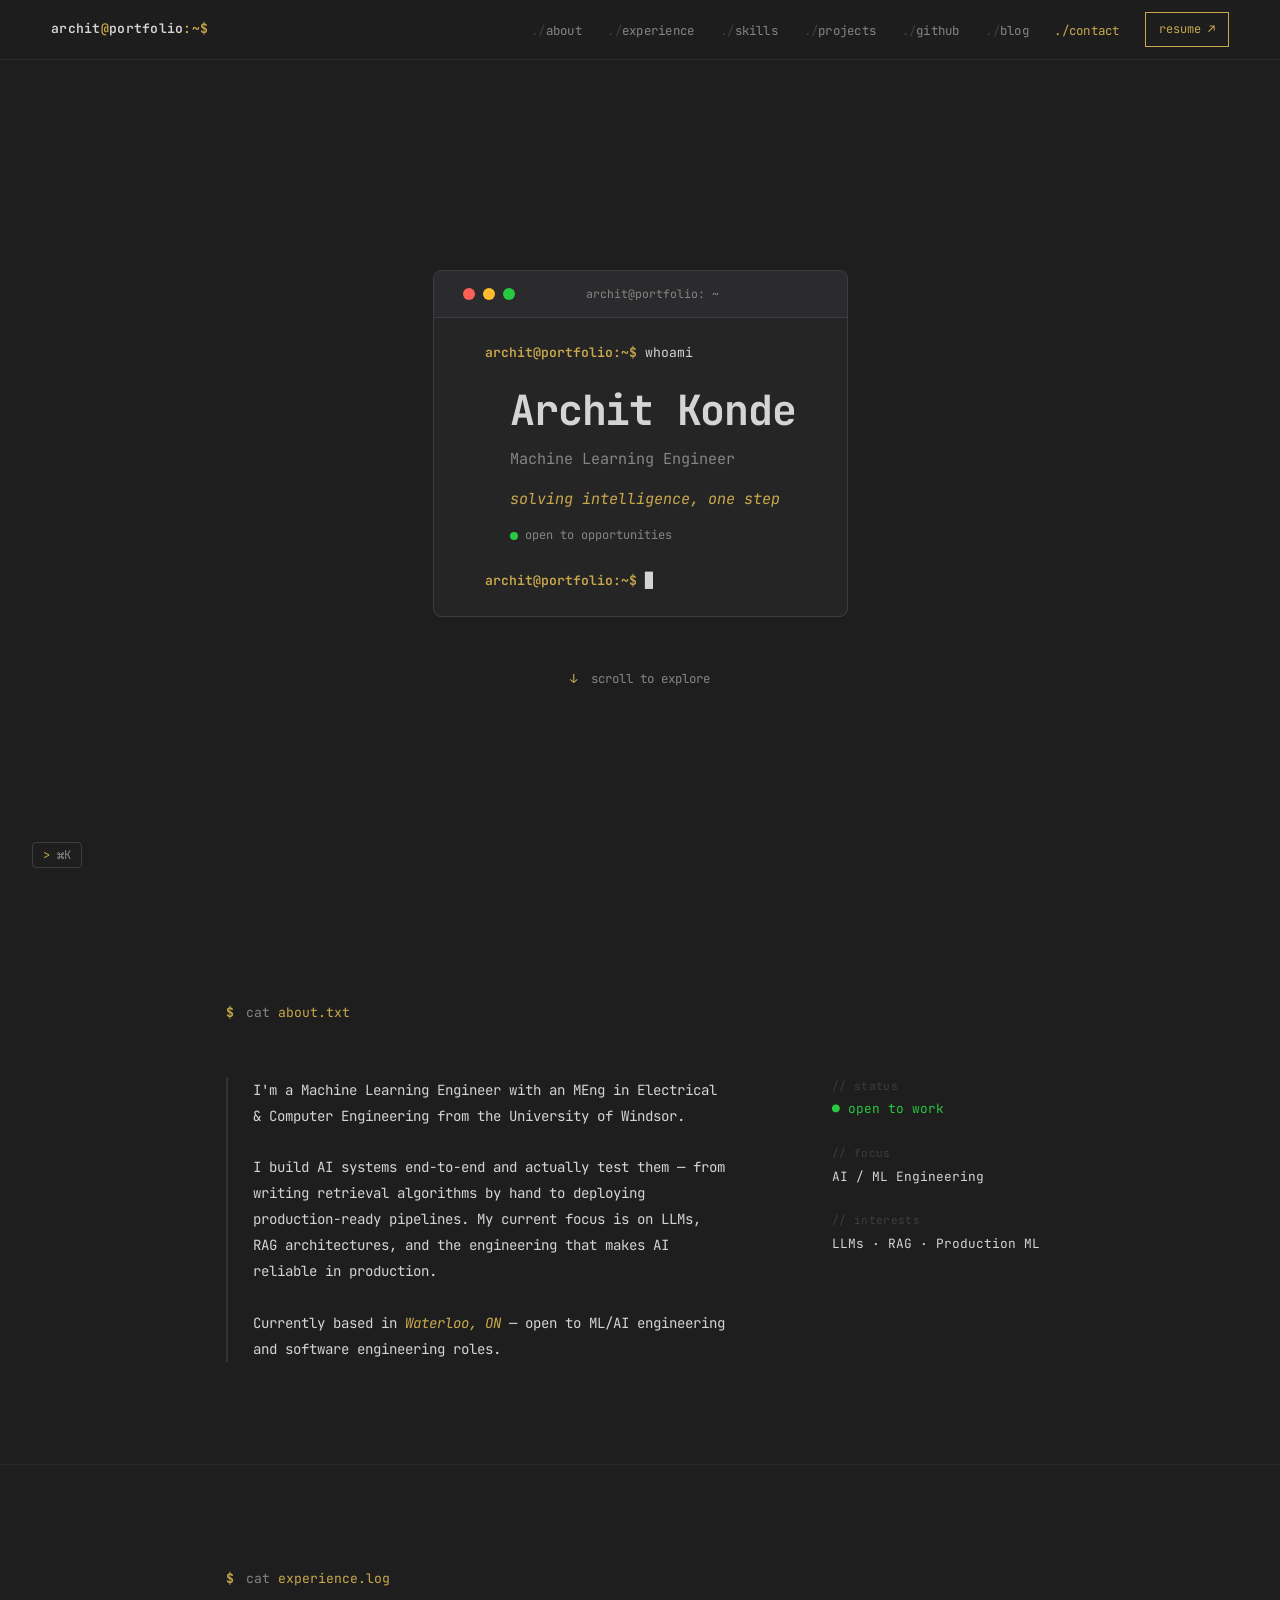
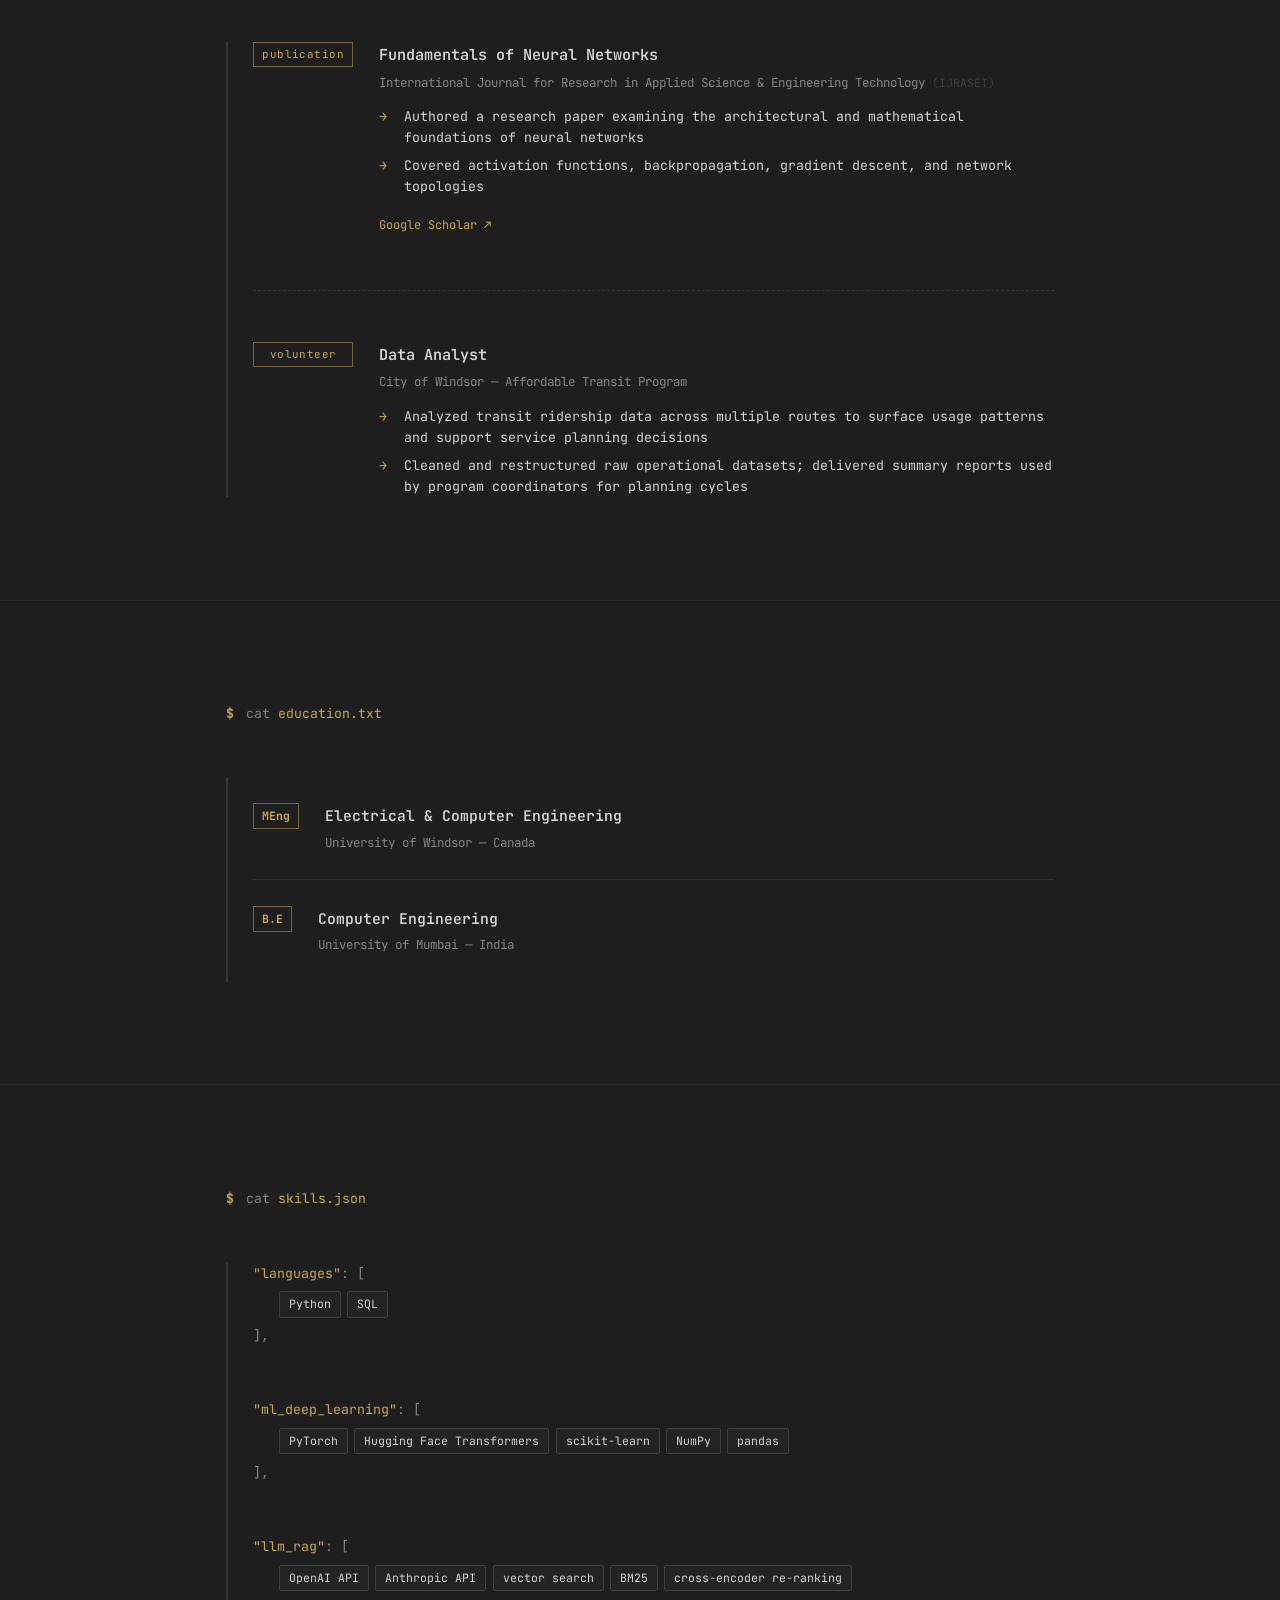
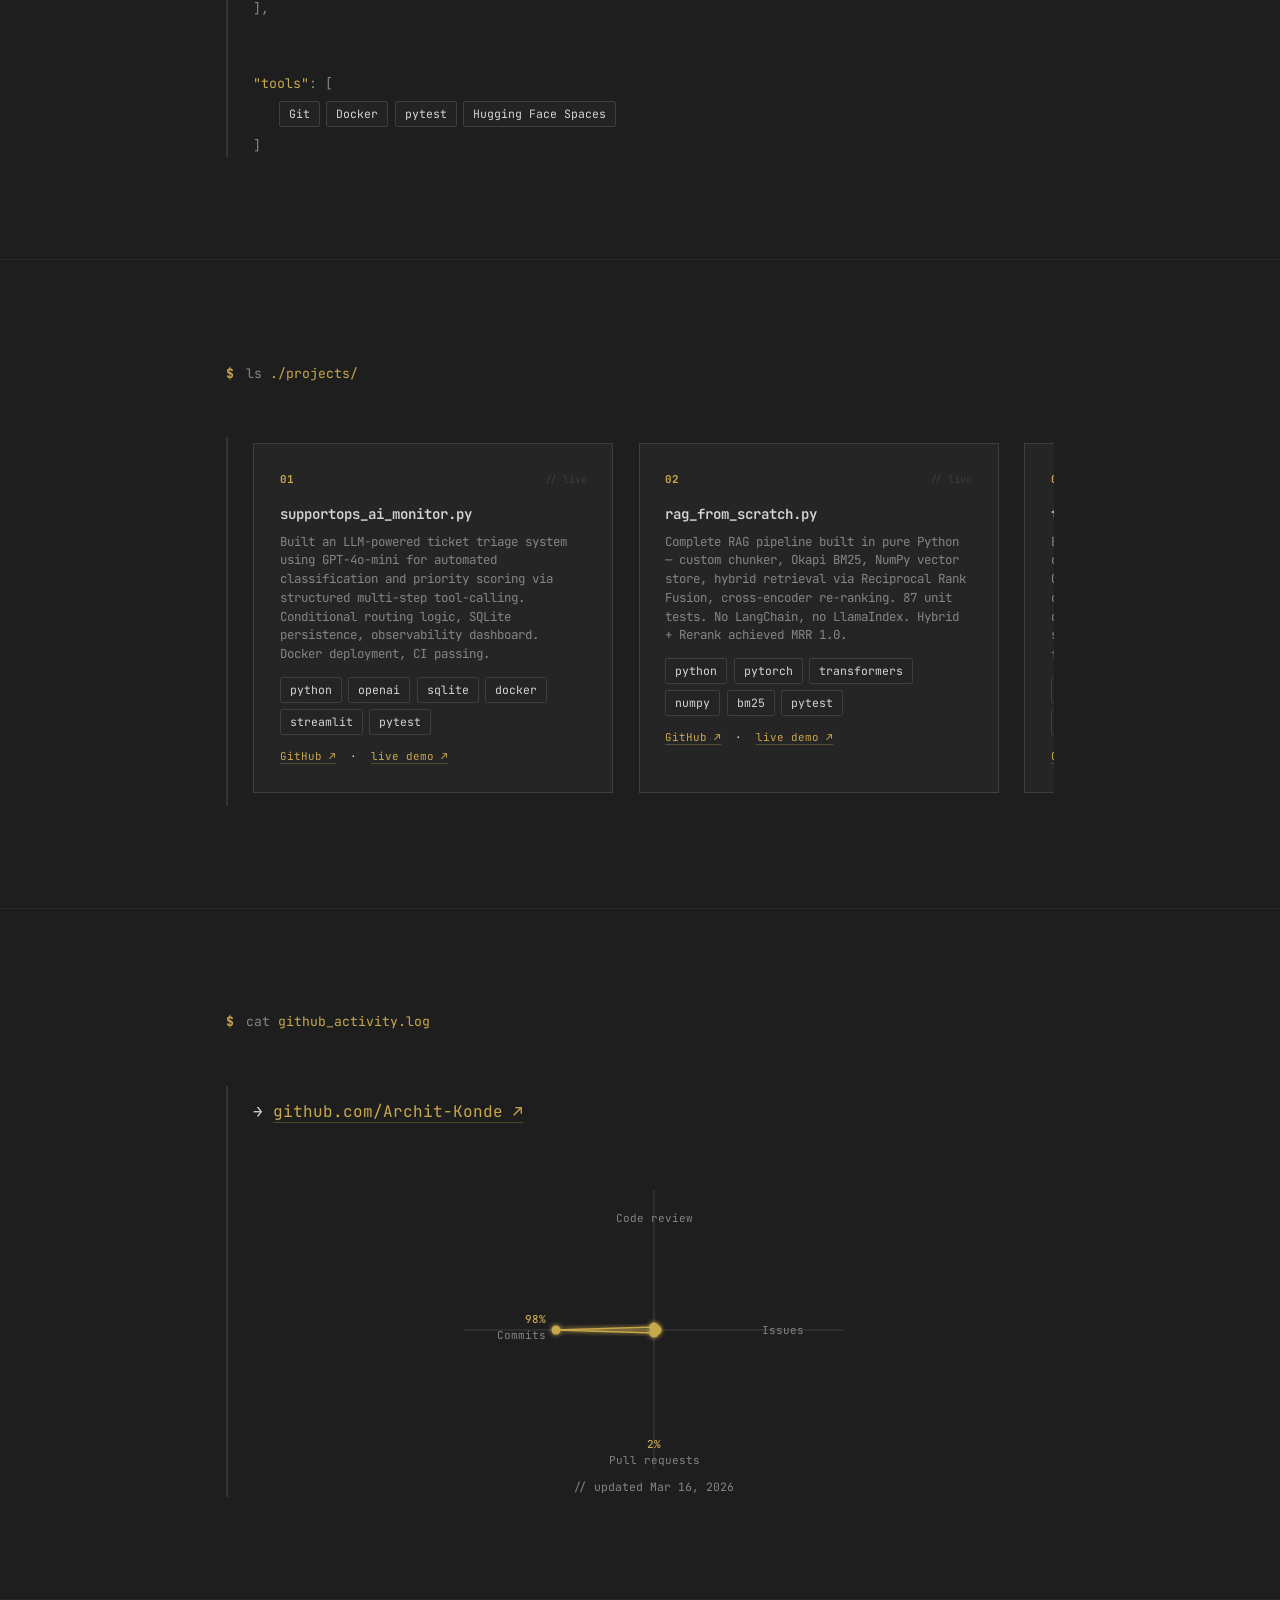
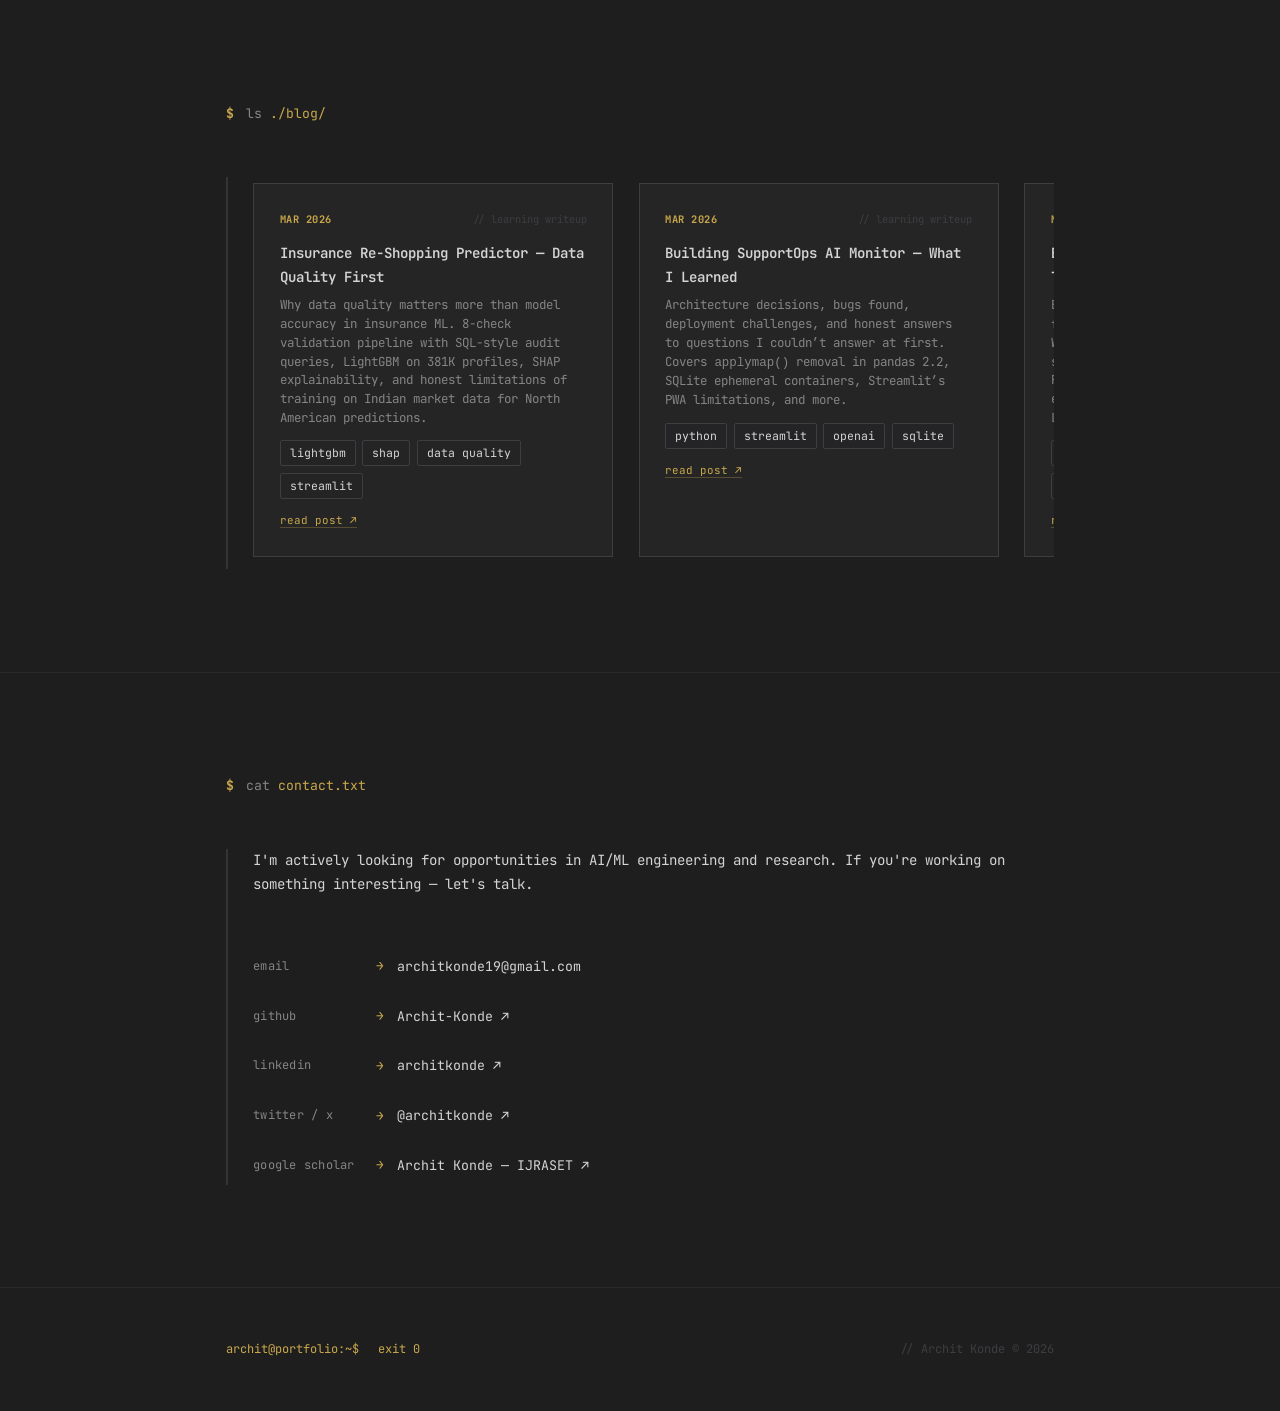
==== commit 8d217e19: "fix: project cards — horizontal scroll, title overflow, RAGOps update - Convert projects-grid from C" ====
--- a/Source Code/index.html
+++ b/Source Code/index.html
@@ -583,14 +583,16 @@
             </div>
 
             <div class="project-card">
+              <a href="https://github.com/Archit-Konde/ragops-api" target="_blank" rel="noopener noreferrer"
+                class="card-overlay-link" aria-label="View RAGOps API on GitHub" tabindex="-1"></a>
               <div class="card-top">
                 <span class="card-num">05</span>
-                <span class="card-status">// in progress</span>
+                <span class="card-status">// live</span>
               </div>
               <p class="card-name">ragops_api.py</p>
-              <p class="card-desc">Production RAG service built on FastAPI and PostgreSQL/pgvector &mdash; moving from
-                in-memory retrieval to a proper vector database, adding an evaluation harness with CI regression gating,
-                and structured observability.</p>
+              <p class="card-desc">Production RAG service built on FastAPI and PostgreSQL/pgvector &mdash; persistent
+                vector database, offline evaluation harness with Precision@k/Recall@k/MRR, CI regression gate,
+                Docker Compose dev environment.</p>
               <div class="card-tech">
                 <span class="tag">python</span>
                 <span class="tag">fastapi</span>
@@ -598,6 +600,10 @@
                 <span class="tag">pgvector</span>
                 <span class="tag">docker</span>
                 <span class="tag">pytest</span>
+              </div>
+              <div class="card-links">
+                <a href="https://github.com/Archit-Konde/ragops-api" target="_blank"
+                  rel="noopener noreferrer" class="inline-link">GitHub ↗</a>
               </div>
             </div>
 
--- a/Source Code/styles/main.min.css
+++ b/Source Code/styles/main.min.css
@@ -1 +1 @@
-:root{--bg:#1e1e1e;--surface:#252526;--border:#3e3e42;--text:#d4d4d4;--muted:#858585;--accent:#C9A84C;--font:'JetBrains Mono','Fira Code','Cascadia Code','Courier New',monospace;--s1:0.4rem;--s2:0.8rem;--s3:1.6rem;--s4:3.2rem;--s5:6.4rem;--nav-h:60px;--ease:0.2s ease;--max-w:880px;}*,*::before,*::after{box-sizing:border-box;margin:0;padding:0;}html{scroll-behavior:smooth;font-size:16px;}body{font-family:var(--font);background-color:var(--bg);color:var(--text);line-height:1.75;-webkit-font-smoothing:antialiased;min-height:100vh;overflow-x:hidden;-webkit-touch-callout:none;-webkit-user-select:none;user-select:none;}code,pre,input,textarea,.selectable{-webkit-user-select:text;user-select:text;}img{-webkit-user-drag:none;}::selection{background:var(--accent);color:var(--bg);}:focus-visible{outline:2px solid var(--accent);outline-offset:2px;}a{color:inherit;text-decoration:none;}ul{list-style:none;}::-webkit-scrollbar{width:5px;}::-webkit-scrollbar-track{background:var(--bg);}::-webkit-scrollbar-thumb{background:var(--border);border-radius:3px;}::-webkit-scrollbar-thumb:hover{background:var(--accent);}.accent{color:var(--accent);}.muted{color:var(--muted);}.container{max-width:var(--max-w);margin:0 auto;padding:0 var(--s3);}#navbar{position:fixed;top:0;left:0;right:0;z-index:100;height:var(--nav-h);display:flex;align-items:center;gap:var(--s3);padding:0 var(--s4);background:rgba(30,30,30,0.88);backdrop-filter:blur(12px);-webkit-backdrop-filter:blur(12px);border-bottom:1px solid rgba(62,62,66,0.4);transition:border-color var(--ease);}#navbar.scrolled{border-bottom-color:var(--border);}.nav-brand{font-size:0.82rem;font-weight:600;color:var(--text);white-space:nowrap;margin-right:auto;text-decoration:none;letter-spacing:0.02em;}.nav-links{display:flex;align-items:center;gap:var(--s3);}.nav-links a{font-size:0.78rem;color:var(--muted);text-decoration:none;transition:color var(--ease);letter-spacing:0.02em;}.nav-links a:hover,.nav-links a.nav-active{color:var(--accent);}.nav-slash{color:var(--border);transition:color var(--ease);}.nav-links a:hover .nav-slash,.nav-links a.nav-active .nav-slash{color:var(--accent);}.resume-btn{font-size:0.75rem;color:var(--accent);border:1px solid var(--accent);padding:var(--s1) var(--s2);text-decoration:none;white-space:nowrap;transition:background var(--ease),color var(--ease);}.resume-btn:hover{background:var(--accent);color:var(--bg);}.hamburger{display:none;flex-direction:column;justify-content:center;gap:5px;background:none;border:none;cursor:pointer;padding:var(--s1);margin-left:var(--s2);}.hamburger span{display:block;width:22px;height:2px;background:var(--text);transition:all var(--ease);}.hamburger.open span:nth-child(1){transform:translateY(7px) rotate(45deg);}.hamburger.open span:nth-child(2){opacity:0;}.hamburger.open span:nth-child(3){transform:translateY(-7px) rotate(-45deg);}.mobile-menu{display:none;position:fixed;inset:0;z-index:99;background:var(--bg);flex-direction:column;align-items:center;justify-content:center;gap:var(--s4);}.mobile-menu.open{display:flex;}.mobile-menu ul{display:flex;flex-direction:column;gap:var(--s4);text-align:center;}.mobile-menu a{font-size:1.1rem;color:var(--text);text-decoration:none;transition:color var(--ease);}.mobile-menu a:hover{color:var(--accent);}.mobile-menu-close{position:absolute;top:var(--s3);right:var(--s3);background:none;border:none;color:var(--muted);font-size:1.1rem;cursor:pointer;font-family:var(--font);transition:color var(--ease);}.mobile-menu-close:hover{color:var(--accent);}.section{padding:var(--s5) 0;border-bottom:1px solid rgba(62,62,66,0.35);}.section-header{display:flex;align-items:center;gap:var(--s2);margin-bottom:var(--s4);font-size:0.82rem;}.s-dollar{color:var(--accent);font-weight:700;}.s-cmd{color:var(--muted);}.section-body{padding-left:var(--s3);border-left:2px solid rgba(62,62,66,0.7);}.hero{min-height:100vh;display:flex;align-items:center;padding-top:var(--nav-h);}.term-window{border:1px solid var(--border);border-radius:8px;overflow:hidden;background:var(--surface);max-width:640px;width:100%;transition:transform 0.4s cubic-bezier(0.16,1,0.3,1),opacity 0.4s ease,width 0.4s ease,height 0.4s ease,border-radius 0.4s ease;transform-origin:center center;position:relative;z-index:10;}.term-window.is-closed{opacity:0 !important;visibility:hidden;transform:scale(0.9) translateY(20px);pointer-events:none !important;}.term-window.is-minimized{transform:translateY(200px) scale(0.6);opacity:0 !important;visibility:hidden;pointer-events:none !important;}.term-window.is-maximized{max-width:100% !important;width:95vw;height:80vh;position:fixed;top:50%;left:50%;transform:translate(-50%,-50%);z-index:1000;border-radius:12px;box-shadow:0 30px 60px rgba(0,0,0,0.5);}.hero-footer{display:flex;align-items:center;justify-content:center;gap:var(--s3);margin-top:var(--s4);}.hero-restore-btn{display:none;background:none;border:none;color:var(--muted);font-family:var(--font);font-size:0.78rem;cursor:pointer;transition:color var(--ease);animation:float 2.5s ease-in-out infinite;animation-delay:0.2s;}.hero-restore-btn:hover{color:var(--accent);}.hero.window-gone .hero-restore-btn,.hero.window-minimized .hero-restore-btn{display:inline-block;}.term-topbar{display:flex;align-items:center;gap:var(--s2);padding:var(--s2) var(--s3);background:rgba(62,62,66,0.25);border-bottom:1px solid var(--border);}.term-dots{display:flex;gap:8px;padding:4px;}.dot{width:12px;height:12px;border-radius:50%;cursor:pointer;display:flex;align-items:center;justify-content:center;position:relative;transition:filter 0.2s ease;}.dot:hover{filter:brightness(1.15);}.dot::after{font-size:7px;font-family:sans-serif;font-weight:900;opacity:0;transition:opacity 0.1s ease;color:rgba(0,0,0,0.5);}.term-dots:hover .dot::after{opacity:1;}.dot-r{background:#ff5f57;}.dot-y{background:#febc2e;}.dot-g{background:#28c840;}.dot-r::after{content:'✕';}.dot-y::after{content:'—';}.dot-g::after{content:'+';}.term-label{font-size:0.72rem;color:var(--muted);margin:0 auto;padding-right:48px;}.term-body{padding:var(--s3) var(--s4);display:flex;flex-direction:column;gap:var(--s2);}.term-line{font-size:0.82rem;line-height:1.4;}.t-prompt{color:var(--accent);font-weight:600;}.t-cmd{color:var(--text);}.hero-output{padding:var(--s2) 0 var(--s2) var(--s3);display:flex;flex-direction:column;gap:var(--s2);}.hero-name{font-size:2.6rem;font-weight:700;color:var(--text);letter-spacing:-0.03em;line-height:1.1;}.hero-role{font-size:0.95rem;color:var(--muted);font-weight:400;}.hero-tagline{font-size:0.95rem;color:var(--accent);font-style:italic;min-height:1.5rem;}.tw-cursor{display:none;color:var(--accent);font-style:normal;animation:blink 1s step-end infinite;}.hero-status{display:flex;align-items:center;gap:var(--s1);font-size:0.75rem;color:var(--muted);}.status-dot{width:8px;height:8px;border-radius:50%;background:#28c840;animation:pulse-dot 2s ease infinite;}.idle-line{color:var(--muted);}.idle-cursor{color:var(--text);animation:blink 1s step-end infinite;}.scroll-hint{display:inline-block;font-size:0.78rem;color:var(--muted);text-decoration:none;cursor:pointer;animation:float 2.5s ease-in-out infinite;transition:color var(--ease);}.scroll-hint:hover{color:var(--accent);}.about-grid{display:grid;grid-template-columns:3fr 1.4fr;gap:var(--s5);align-items:start;}.about-text p{font-size:0.88rem;color:var(--text);line-height:1.85;margin-bottom:var(--s3);}.about-text p:last-child{margin-bottom:0;}.about-meta{display:flex;flex-direction:column;gap:var(--s3);}.meta-block{display:flex;flex-direction:column;gap:3px;}.meta-key{font-size:0.7rem;color:var(--border);letter-spacing:0.03em;}.meta-val{font-size:0.80rem;color:var(--text);line-height:1.5;}.status-open{color:#28c840;}.inline-link{color:var(--accent);text-decoration:none;border-bottom:1px solid rgba(201,168,76,0.3);transition:border-color var(--ease);}.inline-link:hover{border-color:var(--accent);}.exp-item{display:grid;grid-template-columns:100px 1fr;gap:var(--s3);padding-bottom:var(--s4);margin-bottom:var(--s4);border-bottom:1px dashed rgba(62,62,66,0.6);}.exp-item:last-child{border-bottom:none;margin-bottom:0;padding-bottom:0;}.exp-tag{font-size:0.68rem;color:var(--accent);border:1px solid rgba(201,168,76,0.5);padding:2px 6px;height:fit-content;text-align:center;white-space:nowrap;letter-spacing:0.04em;}.exp-title{font-size:0.95rem;font-weight:600;color:var(--text);margin-bottom:3px;}.exp-org{font-size:0.78rem;color:var(--muted);margin-bottom:var(--s2);}.exp-org-short{font-size:0.72rem;color:var(--border);}.exp-bullets{display:flex;flex-direction:column;gap:var(--s1);}.exp-bullets li{font-size:0.83rem;color:var(--text);padding-left:var(--s3);position:relative;line-height:1.6;}.exp-bullets li::before{content:'→';position:absolute;left:0;color:var(--accent);}.exp-links{margin-top:var(--s2);}.exp-link{font-size:0.75rem;color:var(--accent);text-decoration:none;border-bottom:1px solid transparent;transition:border-color var(--ease);}.exp-link:hover{border-color:var(--accent);}.edu-item{display:flex;align-items:flex-start;gap:var(--s3);padding:var(--s3) 0;}.edu-badge{font-size:0.72rem;font-weight:700;color:var(--accent);border:1px solid rgba(201,168,76,0.5);padding:2px 8px;white-space:nowrap;height:fit-content;}.edu-field{font-size:0.92rem;font-weight:600;color:var(--text);margin-bottom:3px;}.edu-inst{font-size:0.78rem;color:var(--muted);}.edu-divider{height:1px;background:rgba(62,62,66,0.5);margin:0;}.skills-block{display:flex;flex-direction:column;gap:var(--s4);}.skill-group{font-size:0.83rem;}.sk-key{color:var(--accent);}.sk-colon{color:var(--muted);}.sk-close{color:var(--muted);}.skill-tags{display:flex;flex-wrap:wrap;gap:var(--s1);margin:var(--s1) 0 var(--s1) var(--s3);}.tag{background:rgba(37,37,38,0.8);border:1px solid var(--border);color:var(--text);font-size:0.72rem;padding:2px 9px;border-radius:2px;transition:border-color var(--ease),color var(--ease);font-family:var(--font);}.tag:hover{border-color:var(--accent);color:var(--accent);}.projects-grid{display:grid;grid-template-columns:repeat(auto-fill,minmax(240px,1fr));gap:var(--s3);margin-bottom:var(--s3);}.project-card{background:var(--surface);border:1px solid var(--border);padding:var(--s3);transition:border-color var(--ease),transform var(--ease);cursor:default;position:relative;}.card-overlay-link{position:absolute;inset:0;display:block;z-index:0;}.project-card:has(.card-overlay-link){cursor:pointer;}.project-card .inline-link,.project-card .card-tech,.project-card .card-links{position:relative;z-index:1;}.project-card:hover{border-color:var(--accent);transform:translateY(-3px);}.card-top{display:flex;justify-content:space-between;align-items:center;margin-bottom:var(--s2);}.card-num{font-size:0.68rem;color:var(--accent);font-weight:700;}.card-status{font-size:0.65rem;color:var(--border);}.card-name{font-size:0.88rem;font-weight:600;color:var(--text);margin-bottom:var(--s1);}.card-desc{font-size:0.78rem;color:var(--muted);margin-bottom:var(--s2);min-height:2.5em;line-height:1.5;}.card-tech{display:flex;flex-wrap:wrap;gap:var(--s1);}.card-links{margin-top:0.75rem;font-size:0.75rem;}.blog-scroll .card-num{font-size:0.65rem;letter-spacing:0.05em;}.gh-chart-wrap{padding:var(--s2) 0;}.gh-chart{width:100%;max-width:100%;height:auto;border-radius:2px;opacity:0.9;}.gh-quadrant-wrap{margin-top:var(--s4);display:flex;flex-direction:column;align-items:center;gap:var(--s1);}#gh-quadrant{width:100%;max-width:380px;}.gh-updated{font-size:0.72rem;color:var(--muted);font-family:var(--font);}.blog-scroll{display:flex;gap:var(--s3);overflow-x:auto;padding:var(--s1) 0 var(--s2);scroll-snap-type:x mandatory;-webkit-overflow-scrolling:touch;scrollbar-width:thin;scrollbar-color:var(--border) transparent;}.blog-scroll .project-card{min-width:300px;max-width:360px;flex-shrink:0;scroll-snap-align:start;}.contact-intro{font-size:0.88rem;color:var(--text);margin-bottom:var(--s4);line-height:1.7;}.contact-links{display:flex;flex-direction:column;gap:var(--s2);}.contact-row{display:flex;align-items:center;gap:var(--s2);text-decoration:none;padding:var(--s1) 0;border-bottom:1px solid transparent;transition:border-color var(--ease);font-size:0.83rem;}.contact-row:hover{border-color:rgba(62,62,66,0.6);}.contact-row:hover .c-val{color:var(--accent);}.c-key{color:var(--muted);min-width:110px;font-size:0.75rem;letter-spacing:0.02em;}.c-arrow{font-size:0.8rem;}.c-val{color:var(--text);transition:color var(--ease);}#footer{padding:var(--s4) 0;}.footer-inner{display:flex;align-items:center;gap:var(--s2);flex-wrap:wrap;font-size:0.75rem;}.f-prompt{color:var(--accent);}.f-cmd{color:var(--text);}.f-note{margin-left:auto;color:var(--border);}@keyframes blink{0%,100%{opacity:1;}50%{opacity:0;}}@keyframes pulse-dot{0%,100%{box-shadow:0 0 0 0 rgba(40,200,64,0.4);}50%{box-shadow:0 0 0 5px rgba(40,200,64,0);}}@keyframes float{0%,100%{transform:translateY(0);}50%{transform:translateY(5px);}}@keyframes fadeUp{from{opacity:0;transform:translateY(12px);}to{opacity:1;transform:translateY(0);}}.fade-up{animation:fadeUp 0.45s ease forwards;}@media (max-width:768px){:root{font-size:15px;}#navbar{padding:0 var(--s3);}.nav-links{display:none;}.resume-btn{display:none;}.nav-kbd{display:none;}.hamburger{display:flex;}.hero{padding-top:var(--nav-h);}.term-body{padding:var(--s3);}.hero-name{font-size:2rem;}.hero-output{padding-left:var(--s2);}.about-grid{grid-template-columns:1fr;gap:var(--s4);}.exp-item{grid-template-columns:1fr;gap:var(--s2);}.projects-grid{grid-template-columns:1fr;}.c-key{min-width:80px;}.f-note{margin-left:0;width:100%;}}@media (max-width:480px){.hero-name{font-size:1.7rem;}.section{padding:var(--s4) 0;}}.cmd-palette{position:fixed;inset:0;z-index:1000;display:flex;align-items:flex-start;justify-content:center;padding-top:20vh;}.cmd-palette[hidden]{display:none;}.cmd-backdrop{position:absolute;inset:0;background:rgba(0,0,0,0.6);backdrop-filter:blur(4px);-webkit-backdrop-filter:blur(4px);}.cmd-modal{position:relative;width:100%;max-width:520px;background:var(--surface);border:1px solid var(--border);border-radius:8px;overflow:hidden;box-shadow:0 24px 48px rgba(0,0,0,0.4);margin:0 1.2rem;}.cmd-input-row{display:flex;align-items:center;gap:0.6rem;padding:0.8rem 1.2rem;border-bottom:1px solid var(--border);}.cmd-icon{color:var(--accent);font-weight:600;font-size:1rem;}.cmd-search{flex:1;background:none;border:none;outline:none;font-family:var(--font);font-size:0.88rem;color:var(--text);}.cmd-search::placeholder{color:var(--muted);}.cmd-kbd{font-family:var(--font);font-size:0.66rem;color:var(--muted);background:var(--bg);border:1px solid var(--border);padding:2px 6px;border-radius:3px;}.cmd-list{list-style:none;max-height:300px;overflow-y:auto;padding:0.4rem 0;}.cmd-item{display:flex;align-items:center;gap:0.8rem;padding:0.6rem 1.2rem;font-size:0.82rem;color:var(--text);cursor:pointer;transition:background 0.1s;}.cmd-item:hover,.cmd-item.active{background:rgba(201,168,76,0.1);}.cmd-item-icon{font-size:0.9rem;width:1.4rem;text-align:center;color:var(--accent);}.cmd-item-label{flex:1;}.cmd-item-hint{font-size:0.70rem;color:var(--muted);}.cmd-footer{display:flex;gap:1.2rem;padding:0.5rem 1.2rem;border-top:1px solid var(--border);font-size:0.66rem;color:var(--muted);}.cmd-footer kbd{font-family:var(--font);background:var(--bg);border:1px solid var(--border);padding:1px 4px;border-radius:2px;margin-right:0.2rem;}.nav-kbd{font-family:var(--font);font-size:0.66rem;color:var(--muted);background:var(--bg);border:1px solid var(--border);padding:2px 7px;border-radius:3px;cursor:pointer;transition:border-color var(--ease),color var(--ease);line-height:1;-webkit-user-select:none;user-select:none;}.nav-kbd:hover{border-color:var(--accent);color:var(--accent);}.cmd-pal-btn{position:fixed;bottom:2rem;left:2rem;z-index:995;background:var(--bg);border:1px solid var(--border);color:var(--muted);font-family:var(--font);font-size:0.75rem;padding:4px 10px;border-radius:4px;cursor:pointer;transition:all var(--ease);display:flex;align-items:center;gap:0;box-shadow:none;}.cmd-pal-btn span{pointer-events:none;}.cmd-pal-btn:hover{border-color:var(--accent);color:var(--text);background:var(--surface);}.cmd-pal-btn::after{content:'Actions';position:absolute;bottom:110%;left:50%;transform:translateX(-50%) translateY(4px);background:var(--surface);border:1px solid var(--border);color:var(--accent);padding:2px 8px;font-size:0.6rem;border-radius:2px;white-space:nowrap;opacity:0;pointer-events:none;transition:all var(--ease);}.cmd-pal-btn:hover::after{opacity:1;transform:translateX(-50%) translateY(0);}.cmd-toast{position:fixed;bottom:1.5rem;left:1.5rem;z-index:990;background:var(--surface);border:1px solid var(--border);color:var(--muted);font-size:0.68rem;padding:0.35rem 0.75rem;border-radius:4px;opacity:0;transform:translateY(6px);transition:opacity 0.4s ease,transform 0.4s ease;pointer-events:none;white-space:nowrap;font-family:var(--font);}.cmd-toast.visible{opacity:1;transform:translateY(0);}.cmd-toast kbd{font-family:var(--font);background:var(--bg);border:1px solid var(--border);padding:1px 4px;border-radius:2px;font-size:0.62rem;margin:0 2px;}@media (prefers-reduced-motion:reduce){*,*::before,*::after{animation-duration:0.01ms !important;animation-iteration-count:1 !important;transition-duration:0.01ms !important;scroll-behavior:auto !important;}}body.matrix-theme{--bg:#000000;--surface:#0a0a0a;--text:#00ff41;--accent:#00ff41;--muted:#008f11;--border:#003b00;}body.matrix-theme *{text-shadow:0 0 5px rgba(0,255,65,0.4);}body.matrix-theme .cmd-palette,body.matrix-theme .cmd-modal{border-color:var(--accent);box-shadow:0 0 20px rgba(0,255,65,0.2);}.shutdown-overlay{position:fixed;inset:0;background:#000;z-index:9999;display:flex;align-items:center;justify-content:center;color:#fff;font-family:var(--font);opacity:0;transition:opacity 0.8s ease;pointer-events:none;}.shutdown-overlay:not([hidden]){display:flex !important;opacity:1;pointer-events:all;}.shutdown-content{text-align:center;}.shutdown-msg{font-size:1.2rem;margin-bottom:2rem;color:var(--muted);}.reboot-link{background:none;border:1px solid var(--accent);color:var(--accent);padding:0.8rem 1.5rem;font-family:var(--font);font-size:0.9rem;cursor:pointer;transition:all 0.2s ease;}.reboot-link:hover{background:var(--accent);color:var(--bg);}.clickable{cursor:pointer;}.man-overlay{position:fixed;inset:0;background:var(--bg);z-index:9999;font-family:var(--font);color:var(--text);display:flex;flex-direction:column;}.man-overlay[hidden]{display:none !important;}.man-backdrop{position:absolute;inset:0;background:rgba(0,0,0,0.5);}.man-container{position:relative;width:100%;max-width:800px;margin:0 auto;height:100%;background:var(--bg);padding:2rem;display:flex;flex-direction:column;}.man-header,.man-footer{display:flex;justify-content:space-between;text-transform:uppercase;font-size:0.8rem;color:var(--muted);padding:0.5rem 0;}.man-header{border-bottom:1px solid var(--border);margin-bottom:2rem;}.man-footer{border-top:1px solid var(--border);margin-top:2rem;}.man-content{flex:1;overflow-y:auto;padding-right:1rem;}.man-content .man-section{margin-bottom:2.5rem;padding:0 !important;border:none !important;}.man-content h3{font-size:0.9rem;text-transform:uppercase;margin-bottom:0.8rem;color:var(--text);}.man-content p{font-size:0.85rem;color:var(--muted);line-height:1.6;padding-left:2rem;margin-bottom:1rem;}.man-content strong{color:var(--accent);}.floating-prompt{position:fixed;bottom:1.5rem;right:1.5rem;background:rgba(30,30,30,0.85);backdrop-filter:blur(8px);padding:0.6rem 1rem;border-radius:4px;border:1px solid var(--border);font-size:0.75rem;z-index:1000;pointer-events:none;transition:opacity 0.3s ease,transform 0.3s ease;opacity:0;transform:translateY(10px);}.floating-prompt.visible{opacity:1;transform:translateY(0);}@media print{@page{margin:2cm;size:A4;}:root{--bg:#ffffff;--surface:#f8f8f8;--border:#e0e0e0;--text:#1a1a1a;--muted:#666666;--accent:#95782a;}body{background:#fff !important;color:#000 !important;font-size:11pt;-webkit-print-color-adjust:exact;print-color-adjust:exact;user-select:text !important;}#navbar,#footer,#cmd-palette,#cmd-pal-btn,.hero-footer,.term-dots,.status-dot,.mobile-menu,.shutdown-overlay,.floating-prompt,.man-overlay{display:none !important;}.container{width:100% !important;max-width:100% !important;margin:0 !important;padding:0 !important;}section{padding:1.5rem 0 !important;page-break-inside:avoid;border-bottom:1px dashed var(--border);}.hero{min-height:auto !important;padding-top:0 !important;}.term-window{box-shadow:none !important;border:1px solid #000 !important;background:#fff !important;margin-bottom:2rem;}.term-topbar{background:#f0f0f0 !important;border-bottom:1px solid #000 !important;color:#000 !important;}.term-body{padding:1rem !important;}.hero-name{font-size:24pt !important;color:#000 !important;margin-bottom:0.5rem;}.accent{font-weight:700 !important;color:var(--accent) !important;}.s-cmd,.t-cmd{font-weight:600;}.tag{border:1px solid #000 !important;background:none !important;color:#000 !important;padding:2pt 6pt !important;}*{animation:none !important;transition:none !important;transform:none !important;}#tw-cursor,.idle-cursor{display:none !important;}a{text-decoration:none !important;color:#000 !important;}a::after{content:" (" attr(href) ")";font-size:0.8rem;color:var(--muted);}.inline-link::after,.card-overlay-link::after{content:"" !important;}}+:root{--bg:#1e1e1e;--surface:#252526;--border:#3e3e42;--text:#d4d4d4;--muted:#858585;--accent:#C9A84C;--font:'JetBrains Mono','Fira Code','Cascadia Code','Courier New',monospace;--s1:0.4rem;--s2:0.8rem;--s3:1.6rem;--s4:3.2rem;--s5:6.4rem;--nav-h:60px;--ease:0.2s ease;--max-w:880px;}*,*::before,*::after{box-sizing:border-box;margin:0;padding:0;}html{scroll-behavior:smooth;font-size:16px;}body{font-family:var(--font);background-color:var(--bg);color:var(--text);line-height:1.75;-webkit-font-smoothing:antialiased;min-height:100vh;overflow-x:hidden;-webkit-touch-callout:none;-webkit-user-select:none;user-select:none;}code,pre,input,textarea,.selectable{-webkit-user-select:text;user-select:text;}img{-webkit-user-drag:none;}::selection{background:var(--accent);color:var(--bg);}:focus-visible{outline:2px solid var(--accent);outline-offset:2px;}a{color:inherit;text-decoration:none;}ul{list-style:none;}::-webkit-scrollbar{width:5px;}::-webkit-scrollbar-track{background:var(--bg);}::-webkit-scrollbar-thumb{background:var(--border);border-radius:3px;}::-webkit-scrollbar-thumb:hover{background:var(--accent);}.accent{color:var(--accent);}.muted{color:var(--muted);}.container{max-width:var(--max-w);margin:0 auto;padding:0 var(--s3);}#navbar{position:fixed;top:0;left:0;right:0;z-index:100;height:var(--nav-h);display:flex;align-items:center;gap:var(--s3);padding:0 var(--s4);background:rgba(30,30,30,0.88);backdrop-filter:blur(12px);-webkit-backdrop-filter:blur(12px);border-bottom:1px solid rgba(62,62,66,0.4);transition:border-color var(--ease);}#navbar.scrolled{border-bottom-color:var(--border);}.nav-brand{font-size:0.82rem;font-weight:600;color:var(--text);white-space:nowrap;margin-right:auto;text-decoration:none;letter-spacing:0.02em;}.nav-links{display:flex;align-items:center;gap:var(--s3);}.nav-links a{font-size:0.78rem;color:var(--muted);text-decoration:none;transition:color var(--ease);letter-spacing:0.02em;}.nav-links a:hover,.nav-links a.nav-active{color:var(--accent);}.nav-slash{color:var(--border);transition:color var(--ease);}.nav-links a:hover .nav-slash,.nav-links a.nav-active .nav-slash{color:var(--accent);}.resume-btn{font-size:0.75rem;color:var(--accent);border:1px solid var(--accent);padding:var(--s1) var(--s2);text-decoration:none;white-space:nowrap;transition:background var(--ease),color var(--ease);}.resume-btn:hover{background:var(--accent);color:var(--bg);}.hamburger{display:none;flex-direction:column;justify-content:center;gap:5px;background:none;border:none;cursor:pointer;padding:var(--s1);margin-left:var(--s2);}.hamburger span{display:block;width:22px;height:2px;background:var(--text);transition:all var(--ease);}.hamburger.open span:nth-child(1){transform:translateY(7px) rotate(45deg);}.hamburger.open span:nth-child(2){opacity:0;}.hamburger.open span:nth-child(3){transform:translateY(-7px) rotate(-45deg);}.mobile-menu{display:none;position:fixed;inset:0;z-index:99;background:var(--bg);flex-direction:column;align-items:center;justify-content:center;gap:var(--s4);}.mobile-menu.open{display:flex;}.mobile-menu ul{display:flex;flex-direction:column;gap:var(--s4);text-align:center;}.mobile-menu a{font-size:1.1rem;color:var(--text);text-decoration:none;transition:color var(--ease);}.mobile-menu a:hover{color:var(--accent);}.mobile-menu-close{position:absolute;top:var(--s3);right:var(--s3);background:none;border:none;color:var(--muted);font-size:1.1rem;cursor:pointer;font-family:var(--font);transition:color var(--ease);}.mobile-menu-close:hover{color:var(--accent);}.section{padding:var(--s5) 0;border-bottom:1px solid rgba(62,62,66,0.35);}.section-header{display:flex;align-items:center;gap:var(--s2);margin-bottom:var(--s4);font-size:0.82rem;}.s-dollar{color:var(--accent);font-weight:700;}.s-cmd{color:var(--muted);}.section-body{padding-left:var(--s3);border-left:2px solid rgba(62,62,66,0.7);}.hero{min-height:100vh;display:flex;align-items:center;padding-top:var(--nav-h);}.term-window{border:1px solid var(--border);border-radius:8px;overflow:hidden;background:var(--surface);max-width:640px;width:100%;transition:transform 0.4s cubic-bezier(0.16,1,0.3,1),opacity 0.4s ease,width 0.4s ease,height 0.4s ease,border-radius 0.4s ease;transform-origin:center center;position:relative;z-index:10;}.term-window.is-closed{opacity:0 !important;visibility:hidden;transform:scale(0.9) translateY(20px);pointer-events:none !important;}.term-window.is-minimized{transform:translateY(200px) scale(0.6);opacity:0 !important;visibility:hidden;pointer-events:none !important;}.term-window.is-maximized{max-width:100% !important;width:95vw;height:80vh;position:fixed;top:50%;left:50%;transform:translate(-50%,-50%);z-index:1000;border-radius:12px;box-shadow:0 30px 60px rgba(0,0,0,0.5);}.hero-footer{display:flex;align-items:center;justify-content:center;gap:var(--s3);margin-top:var(--s4);}.hero-restore-btn{display:none;background:none;border:none;color:var(--muted);font-family:var(--font);font-size:0.78rem;cursor:pointer;transition:color var(--ease);animation:float 2.5s ease-in-out infinite;animation-delay:0.2s;}.hero-restore-btn:hover{color:var(--accent);}.hero.window-gone .hero-restore-btn,.hero.window-minimized .hero-restore-btn{display:inline-block;}.term-topbar{display:flex;align-items:center;gap:var(--s2);padding:var(--s2) var(--s3);background:rgba(62,62,66,0.25);border-bottom:1px solid var(--border);}.term-dots{display:flex;gap:8px;padding:4px;}.dot{width:12px;height:12px;border-radius:50%;cursor:pointer;display:flex;align-items:center;justify-content:center;position:relative;transition:filter 0.2s ease;}.dot:hover{filter:brightness(1.15);}.dot::after{font-size:7px;font-family:sans-serif;font-weight:900;opacity:0;transition:opacity 0.1s ease;color:rgba(0,0,0,0.5);}.term-dots:hover .dot::after{opacity:1;}.dot-r{background:#ff5f57;}.dot-y{background:#febc2e;}.dot-g{background:#28c840;}.dot-r::after{content:'✕';}.dot-y::after{content:'—';}.dot-g::after{content:'+';}.term-label{font-size:0.72rem;color:var(--muted);margin:0 auto;padding-right:48px;}.term-body{padding:var(--s3) var(--s4);display:flex;flex-direction:column;gap:var(--s2);}.term-line{font-size:0.82rem;line-height:1.4;}.t-prompt{color:var(--accent);font-weight:600;}.t-cmd{color:var(--text);}.hero-output{padding:var(--s2) 0 var(--s2) var(--s3);display:flex;flex-direction:column;gap:var(--s2);}.hero-name{font-size:2.6rem;font-weight:700;color:var(--text);letter-spacing:-0.03em;line-height:1.1;}.hero-role{font-size:0.95rem;color:var(--muted);font-weight:400;}.hero-tagline{font-size:0.95rem;color:var(--accent);font-style:italic;min-height:1.5rem;}.tw-cursor{display:none;color:var(--accent);font-style:normal;animation:blink 1s step-end infinite;}.hero-status{display:flex;align-items:center;gap:var(--s1);font-size:0.75rem;color:var(--muted);}.status-dot{width:8px;height:8px;border-radius:50%;background:#28c840;animation:pulse-dot 2s ease infinite;}.idle-line{color:var(--muted);}.idle-cursor{color:var(--text);animation:blink 1s step-end infinite;}.scroll-hint{display:inline-block;font-size:0.78rem;color:var(--muted);text-decoration:none;cursor:pointer;animation:float 2.5s ease-in-out infinite;transition:color var(--ease);}.scroll-hint:hover{color:var(--accent);}.about-grid{display:grid;grid-template-columns:3fr 1.4fr;gap:var(--s5);align-items:start;}.about-text p{font-size:0.88rem;color:var(--text);line-height:1.85;margin-bottom:var(--s3);}.about-text p:last-child{margin-bottom:0;}.about-meta{display:flex;flex-direction:column;gap:var(--s3);}.meta-block{display:flex;flex-direction:column;gap:3px;}.meta-key{font-size:0.7rem;color:var(--border);letter-spacing:0.03em;}.meta-val{font-size:0.80rem;color:var(--text);line-height:1.5;}.status-open{color:#28c840;}.inline-link{color:var(--accent);text-decoration:none;border-bottom:1px solid rgba(201,168,76,0.3);transition:border-color var(--ease);}.inline-link:hover{border-color:var(--accent);}.exp-item{display:grid;grid-template-columns:100px 1fr;gap:var(--s3);padding-bottom:var(--s4);margin-bottom:var(--s4);border-bottom:1px dashed rgba(62,62,66,0.6);}.exp-item:last-child{border-bottom:none;margin-bottom:0;padding-bottom:0;}.exp-tag{font-size:0.68rem;color:var(--accent);border:1px solid rgba(201,168,76,0.5);padding:2px 6px;height:fit-content;text-align:center;white-space:nowrap;letter-spacing:0.04em;}.exp-title{font-size:0.95rem;font-weight:600;color:var(--text);margin-bottom:3px;}.exp-org{font-size:0.78rem;color:var(--muted);margin-bottom:var(--s2);}.exp-org-short{font-size:0.72rem;color:var(--border);}.exp-bullets{display:flex;flex-direction:column;gap:var(--s1);}.exp-bullets li{font-size:0.83rem;color:var(--text);padding-left:var(--s3);position:relative;line-height:1.6;}.exp-bullets li::before{content:'→';position:absolute;left:0;color:var(--accent);}.exp-links{margin-top:var(--s2);}.exp-link{font-size:0.75rem;color:var(--accent);text-decoration:none;border-bottom:1px solid transparent;transition:border-color var(--ease);}.exp-link:hover{border-color:var(--accent);}.edu-item{display:flex;align-items:flex-start;gap:var(--s3);padding:var(--s3) 0;}.edu-badge{font-size:0.72rem;font-weight:700;color:var(--accent);border:1px solid rgba(201,168,76,0.5);padding:2px 8px;white-space:nowrap;height:fit-content;}.edu-field{font-size:0.92rem;font-weight:600;color:var(--text);margin-bottom:3px;}.edu-inst{font-size:0.78rem;color:var(--muted);}.edu-divider{height:1px;background:rgba(62,62,66,0.5);margin:0;}.skills-block{display:flex;flex-direction:column;gap:var(--s4);}.skill-group{font-size:0.83rem;}.sk-key{color:var(--accent);}.sk-colon{color:var(--muted);}.sk-close{color:var(--muted);}.skill-tags{display:flex;flex-wrap:wrap;gap:var(--s1);margin:var(--s1) 0 var(--s1) var(--s3);}.tag{background:rgba(37,37,38,0.8);border:1px solid var(--border);color:var(--text);font-size:0.72rem;padding:2px 9px;border-radius:2px;transition:border-color var(--ease),color var(--ease);font-family:var(--font);}.tag:hover{border-color:var(--accent);color:var(--accent);}.projects-grid{display:flex;gap:var(--s3);overflow-x:auto;padding:var(--s1) 0 var(--s2);scroll-snap-type:x mandatory;-webkit-overflow-scrolling:touch;scrollbar-width:thin;scrollbar-color:var(--border) transparent;}.projects-grid .project-card{min-width:300px;max-width:360px;flex-shrink:0;scroll-snap-align:start;}.project-card{background:var(--surface);border:1px solid var(--border);padding:var(--s3);transition:border-color var(--ease),transform var(--ease);cursor:default;position:relative;}.card-overlay-link{position:absolute;inset:0;display:block;z-index:0;}.project-card:has(.card-overlay-link){cursor:pointer;}.project-card .inline-link,.project-card .card-tech,.project-card .card-links{position:relative;z-index:1;}.project-card:hover{border-color:var(--accent);transform:translateY(-3px);}.card-top{display:flex;justify-content:space-between;align-items:center;margin-bottom:var(--s2);}.card-num{font-size:0.68rem;color:var(--accent);font-weight:700;}.card-status{font-size:0.65rem;color:var(--border);}.card-name{font-size:0.88rem;font-weight:600;color:var(--text);margin-bottom:var(--s1);overflow-wrap:anywhere;}.card-desc{font-size:0.78rem;color:var(--muted);margin-bottom:var(--s2);min-height:2.5em;line-height:1.5;}.card-tech{display:flex;flex-wrap:wrap;gap:var(--s1);}.card-links{margin-top:0.75rem;font-size:0.68rem;}.blog-scroll .card-num{font-size:0.65rem;letter-spacing:0.05em;}.gh-chart-wrap{padding:var(--s2) 0;}.gh-chart{width:100%;max-width:100%;height:auto;border-radius:2px;opacity:0.9;}.gh-quadrant-wrap{margin-top:var(--s4);display:flex;flex-direction:column;align-items:center;gap:var(--s1);}#gh-quadrant{width:100%;max-width:380px;}.gh-updated{font-size:0.72rem;color:var(--muted);font-family:var(--font);}.blog-scroll{display:flex;gap:var(--s3);overflow-x:auto;padding:var(--s1) 0 var(--s2);scroll-snap-type:x mandatory;-webkit-overflow-scrolling:touch;scrollbar-width:thin;scrollbar-color:var(--border) transparent;}.blog-scroll .project-card{min-width:300px;max-width:360px;flex-shrink:0;scroll-snap-align:start;}.contact-intro{font-size:0.88rem;color:var(--text);margin-bottom:var(--s4);line-height:1.7;}.contact-links{display:flex;flex-direction:column;gap:var(--s2);}.contact-row{display:flex;align-items:center;gap:var(--s2);text-decoration:none;padding:var(--s1) 0;border-bottom:1px solid transparent;transition:border-color var(--ease);font-size:0.83rem;}.contact-row:hover{border-color:rgba(62,62,66,0.6);}.contact-row:hover .c-val{color:var(--accent);}.c-key{color:var(--muted);min-width:110px;font-size:0.75rem;letter-spacing:0.02em;}.c-arrow{font-size:0.8rem;}.c-val{color:var(--text);transition:color var(--ease);}#footer{padding:var(--s4) 0;}.footer-inner{display:flex;align-items:center;gap:var(--s2);flex-wrap:wrap;font-size:0.75rem;}.f-prompt{color:var(--accent);}.f-cmd{color:var(--text);}.f-note{margin-left:auto;color:var(--border);}@keyframes blink{0%,100%{opacity:1;}50%{opacity:0;}}@keyframes pulse-dot{0%,100%{box-shadow:0 0 0 0 rgba(40,200,64,0.4);}50%{box-shadow:0 0 0 5px rgba(40,200,64,0);}}@keyframes float{0%,100%{transform:translateY(0);}50%{transform:translateY(5px);}}@keyframes fadeUp{from{opacity:0;transform:translateY(12px);}to{opacity:1;transform:translateY(0);}}.fade-up{animation:fadeUp 0.45s ease forwards;}@media (max-width:768px){:root{font-size:15px;}#navbar{padding:0 var(--s3);}.nav-links{display:none;}.resume-btn{display:none;}.nav-kbd{display:none;}.hamburger{display:flex;}.hero{padding-top:var(--nav-h);}.term-body{padding:var(--s3);}.hero-name{font-size:2rem;}.hero-output{padding-left:var(--s2);}.about-grid{grid-template-columns:1fr;gap:var(--s4);}.exp-item{grid-template-columns:1fr;gap:var(--s2);}.c-key{min-width:80px;}.f-note{margin-left:0;width:100%;}}@media (max-width:480px){.hero-name{font-size:1.7rem;}.section{padding:var(--s4) 0;}}.cmd-palette{position:fixed;inset:0;z-index:1000;display:flex;align-items:flex-start;justify-content:center;padding-top:20vh;}.cmd-palette[hidden]{display:none;}.cmd-backdrop{position:absolute;inset:0;background:rgba(0,0,0,0.6);backdrop-filter:blur(4px);-webkit-backdrop-filter:blur(4px);}.cmd-modal{position:relative;width:100%;max-width:520px;background:var(--surface);border:1px solid var(--border);border-radius:8px;overflow:hidden;box-shadow:0 24px 48px rgba(0,0,0,0.4);margin:0 1.2rem;}.cmd-input-row{display:flex;align-items:center;gap:0.6rem;padding:0.8rem 1.2rem;border-bottom:1px solid var(--border);}.cmd-icon{color:var(--accent);font-weight:600;font-size:1rem;}.cmd-search{flex:1;background:none;border:none;outline:none;font-family:var(--font);font-size:0.88rem;color:var(--text);}.cmd-search::placeholder{color:var(--muted);}.cmd-kbd{font-family:var(--font);font-size:0.66rem;color:var(--muted);background:var(--bg);border:1px solid var(--border);padding:2px 6px;border-radius:3px;}.cmd-list{list-style:none;max-height:300px;overflow-y:auto;padding:0.4rem 0;}.cmd-item{display:flex;align-items:center;gap:0.8rem;padding:0.6rem 1.2rem;font-size:0.82rem;color:var(--text);cursor:pointer;transition:background 0.1s;}.cmd-item:hover,.cmd-item.active{background:rgba(201,168,76,0.1);}.cmd-item-icon{font-size:0.9rem;width:1.4rem;text-align:center;color:var(--accent);}.cmd-item-label{flex:1;}.cmd-item-hint{font-size:0.70rem;color:var(--muted);}.cmd-footer{display:flex;gap:1.2rem;padding:0.5rem 1.2rem;border-top:1px solid var(--border);font-size:0.66rem;color:var(--muted);}.cmd-footer kbd{font-family:var(--font);background:var(--bg);border:1px solid var(--border);padding:1px 4px;border-radius:2px;margin-right:0.2rem;}.nav-kbd{font-family:var(--font);font-size:0.66rem;color:var(--muted);background:var(--bg);border:1px solid var(--border);padding:2px 7px;border-radius:3px;cursor:pointer;transition:border-color var(--ease),color var(--ease);line-height:1;-webkit-user-select:none;user-select:none;}.nav-kbd:hover{border-color:var(--accent);color:var(--accent);}.cmd-pal-btn{position:fixed;bottom:2rem;left:2rem;z-index:995;background:var(--bg);border:1px solid var(--border);color:var(--muted);font-family:var(--font);font-size:0.75rem;padding:4px 10px;border-radius:4px;cursor:pointer;transition:all var(--ease);display:flex;align-items:center;gap:0;box-shadow:none;}.cmd-pal-btn span{pointer-events:none;}.cmd-pal-btn:hover{border-color:var(--accent);color:var(--text);background:var(--surface);}.cmd-pal-btn::after{content:'Actions';position:absolute;bottom:110%;left:50%;transform:translateX(-50%) translateY(4px);background:var(--surface);border:1px solid var(--border);color:var(--accent);padding:2px 8px;font-size:0.6rem;border-radius:2px;white-space:nowrap;opacity:0;pointer-events:none;transition:all var(--ease);}.cmd-pal-btn:hover::after{opacity:1;transform:translateX(-50%) translateY(0);}.cmd-toast{position:fixed;bottom:1.5rem;left:1.5rem;z-index:990;background:var(--surface);border:1px solid var(--border);color:var(--muted);font-size:0.68rem;padding:0.35rem 0.75rem;border-radius:4px;opacity:0;transform:translateY(6px);transition:opacity 0.4s ease,transform 0.4s ease;pointer-events:none;white-space:nowrap;font-family:var(--font);}.cmd-toast.visible{opacity:1;transform:translateY(0);}.cmd-toast kbd{font-family:var(--font);background:var(--bg);border:1px solid var(--border);padding:1px 4px;border-radius:2px;font-size:0.62rem;margin:0 2px;}@media (prefers-reduced-motion:reduce){*,*::before,*::after{animation-duration:0.01ms !important;animation-iteration-count:1 !important;transition-duration:0.01ms !important;scroll-behavior:auto !important;}}body.matrix-theme{--bg:#000000;--surface:#0a0a0a;--text:#00ff41;--accent:#00ff41;--muted:#008f11;--border:#003b00;}body.matrix-theme *{text-shadow:0 0 5px rgba(0,255,65,0.4);}body.matrix-theme .cmd-palette,body.matrix-theme .cmd-modal{border-color:var(--accent);box-shadow:0 0 20px rgba(0,255,65,0.2);}.shutdown-overlay{position:fixed;inset:0;background:#000;z-index:9999;display:flex;align-items:center;justify-content:center;color:#fff;font-family:var(--font);opacity:0;transition:opacity 0.8s ease;pointer-events:none;}.shutdown-overlay:not([hidden]){display:flex !important;opacity:1;pointer-events:all;}.shutdown-content{text-align:center;}.shutdown-msg{font-size:1.2rem;margin-bottom:2rem;color:var(--muted);}.reboot-link{background:none;border:1px solid var(--accent);color:var(--accent);padding:0.8rem 1.5rem;font-family:var(--font);font-size:0.9rem;cursor:pointer;transition:all 0.2s ease;}.reboot-link:hover{background:var(--accent);color:var(--bg);}.clickable{cursor:pointer;}.man-overlay{position:fixed;inset:0;background:var(--bg);z-index:9999;font-family:var(--font);color:var(--text);display:flex;flex-direction:column;}.man-overlay[hidden]{display:none !important;}.man-backdrop{position:absolute;inset:0;background:rgba(0,0,0,0.5);}.man-container{position:relative;width:100%;max-width:800px;margin:0 auto;height:100%;background:var(--bg);padding:2rem;display:flex;flex-direction:column;}.man-header,.man-footer{display:flex;justify-content:space-between;text-transform:uppercase;font-size:0.8rem;color:var(--muted);padding:0.5rem 0;}.man-header{border-bottom:1px solid var(--border);margin-bottom:2rem;}.man-footer{border-top:1px solid var(--border);margin-top:2rem;}.man-content{flex:1;overflow-y:auto;padding-right:1rem;}.man-content .man-section{margin-bottom:2.5rem;padding:0 !important;border:none !important;}.man-content h3{font-size:0.9rem;text-transform:uppercase;margin-bottom:0.8rem;color:var(--text);}.man-content p{font-size:0.85rem;color:var(--muted);line-height:1.6;padding-left:2rem;margin-bottom:1rem;}.man-content strong{color:var(--accent);}.floating-prompt{position:fixed;bottom:1.5rem;right:1.5rem;background:rgba(30,30,30,0.85);backdrop-filter:blur(8px);padding:0.6rem 1rem;border-radius:4px;border:1px solid var(--border);font-size:0.75rem;z-index:1000;pointer-events:none;transition:opacity 0.3s ease,transform 0.3s ease;opacity:0;transform:translateY(10px);}.floating-prompt.visible{opacity:1;transform:translateY(0);}@media print{@page{margin:2cm;size:A4;}:root{--bg:#ffffff;--surface:#f8f8f8;--border:#e0e0e0;--text:#1a1a1a;--muted:#666666;--accent:#95782a;}body{background:#fff !important;color:#000 !important;font-size:11pt;-webkit-print-color-adjust:exact;print-color-adjust:exact;user-select:text !important;}#navbar,#footer,#cmd-palette,#cmd-pal-btn,.hero-footer,.term-dots,.status-dot,.mobile-menu,.shutdown-overlay,.floating-prompt,.man-overlay{display:none !important;}.container{width:100% !important;max-width:100% !important;margin:0 !important;padding:0 !important;}section{padding:1.5rem 0 !important;page-break-inside:avoid;border-bottom:1px dashed var(--border);}.hero{min-height:auto !important;padding-top:0 !important;}.term-window{box-shadow:none !important;border:1px solid #000 !important;background:#fff !important;margin-bottom:2rem;}.term-topbar{background:#f0f0f0 !important;border-bottom:1px solid #000 !important;color:#000 !important;}.term-body{padding:1rem !important;}.hero-name{font-size:24pt !important;color:#000 !important;margin-bottom:0.5rem;}.accent{font-weight:700 !important;color:var(--accent) !important;}.s-cmd,.t-cmd{font-weight:600;}.tag{border:1px solid #000 !important;background:none !important;color:#000 !important;padding:2pt 6pt !important;}*{animation:none !important;transition:none !important;transform:none !important;}#tw-cursor,.idle-cursor{display:none !important;}a{text-decoration:none !important;color:#000 !important;}a::after{content:" (" attr(href) ")";font-size:0.8rem;color:var(--muted);}.inline-link::after,.card-overlay-link::after{content:"" !important;}}
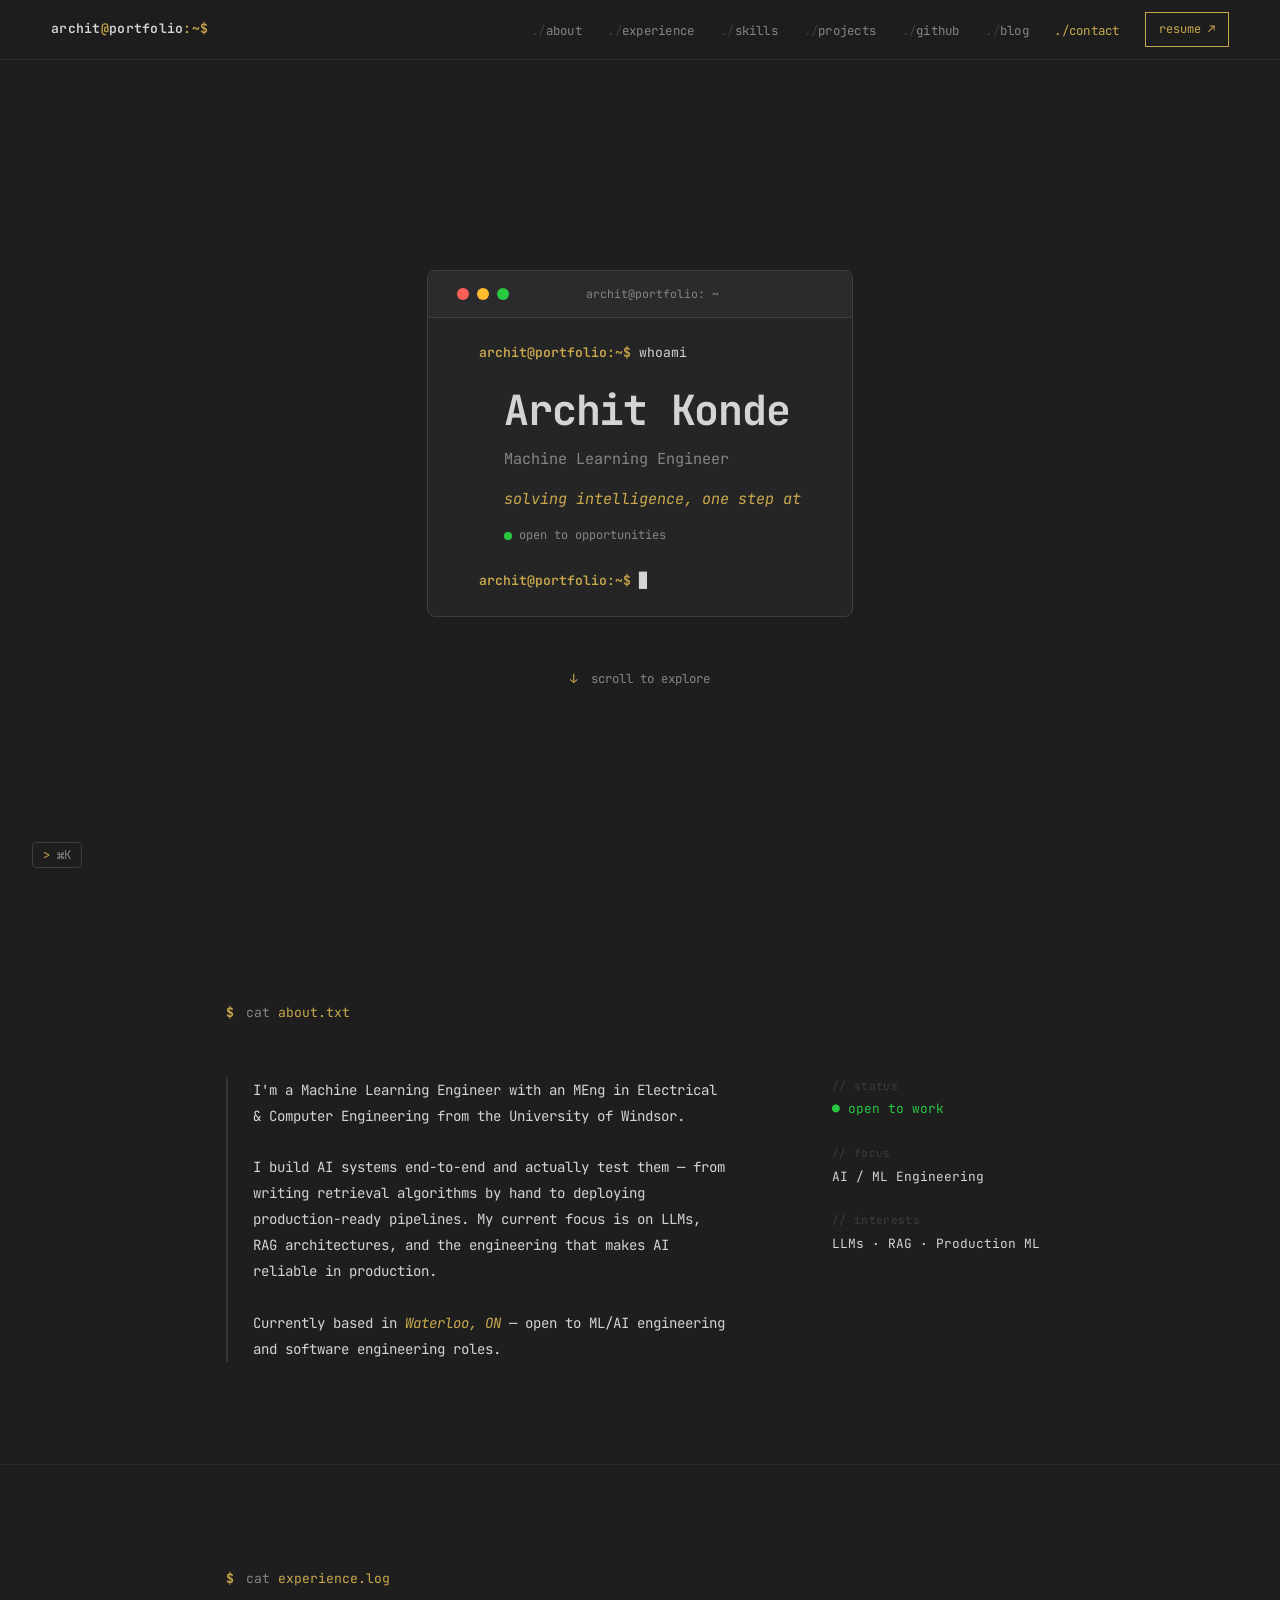
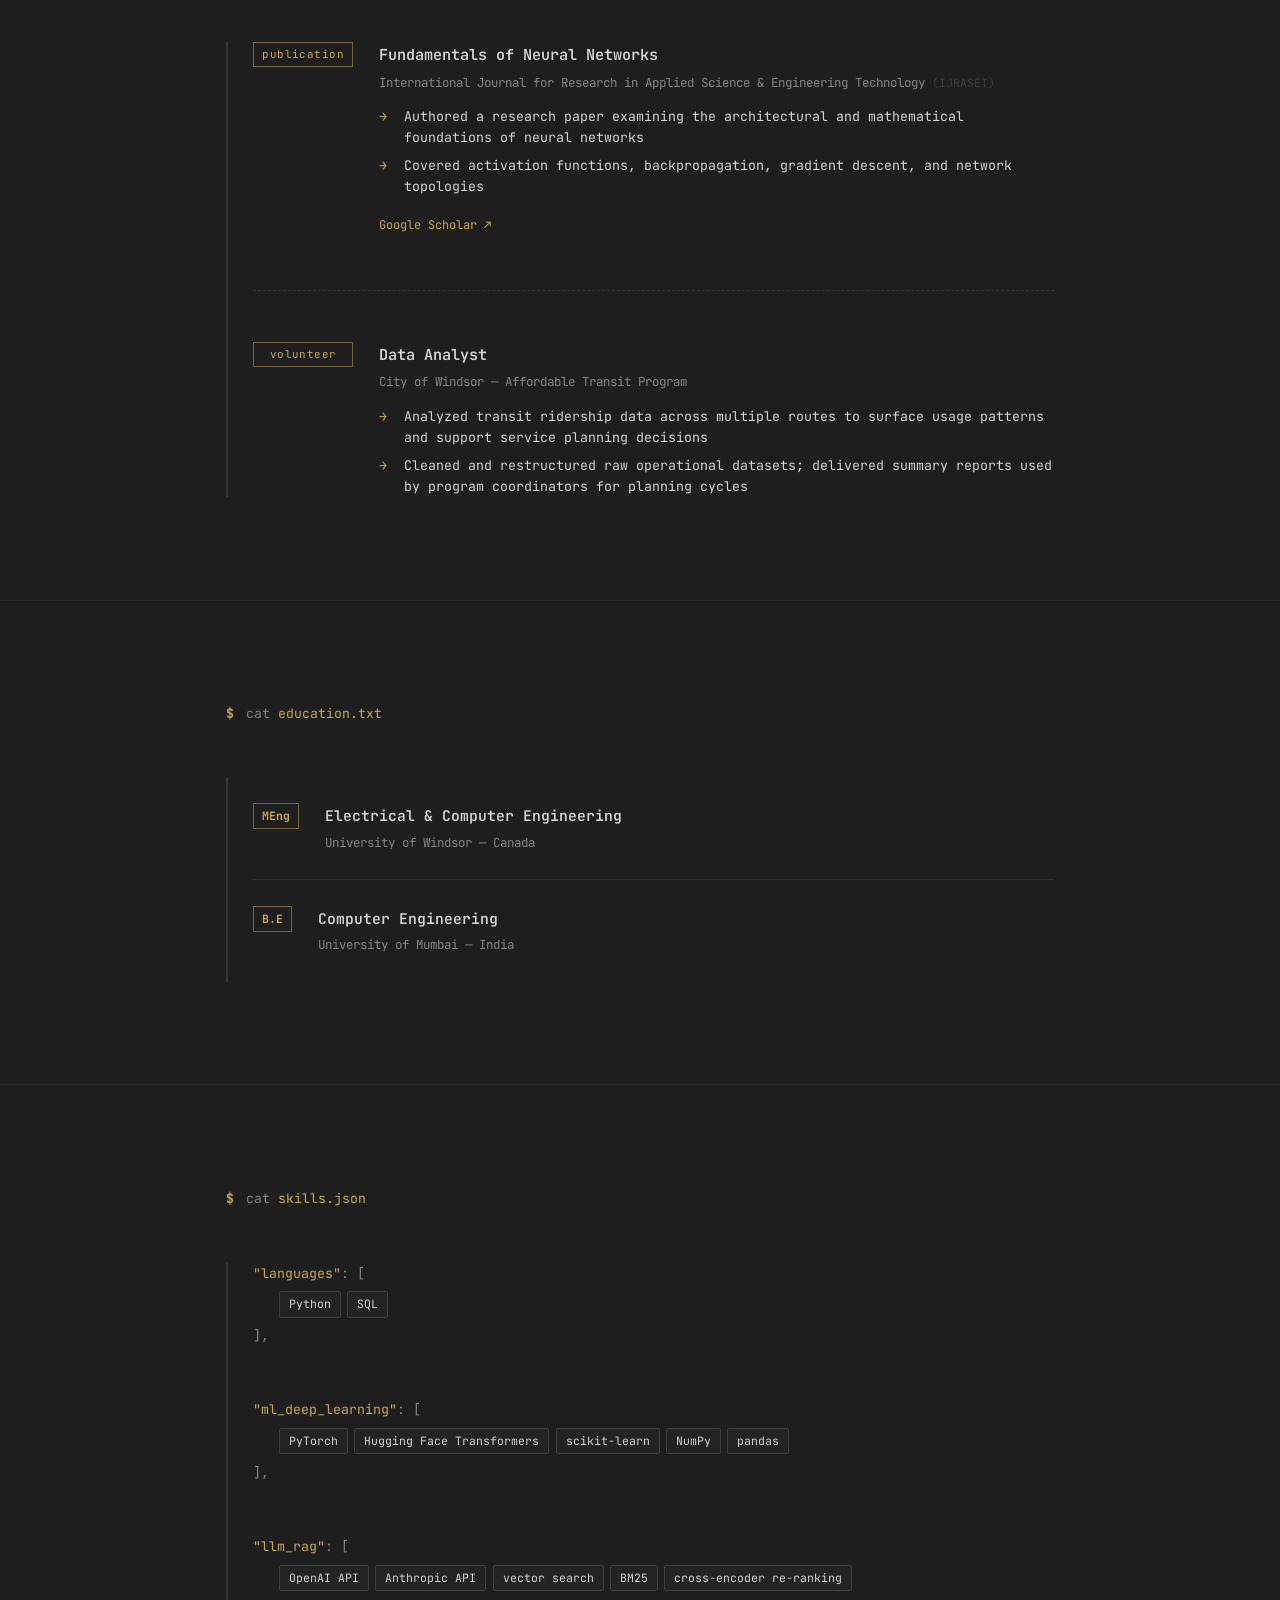
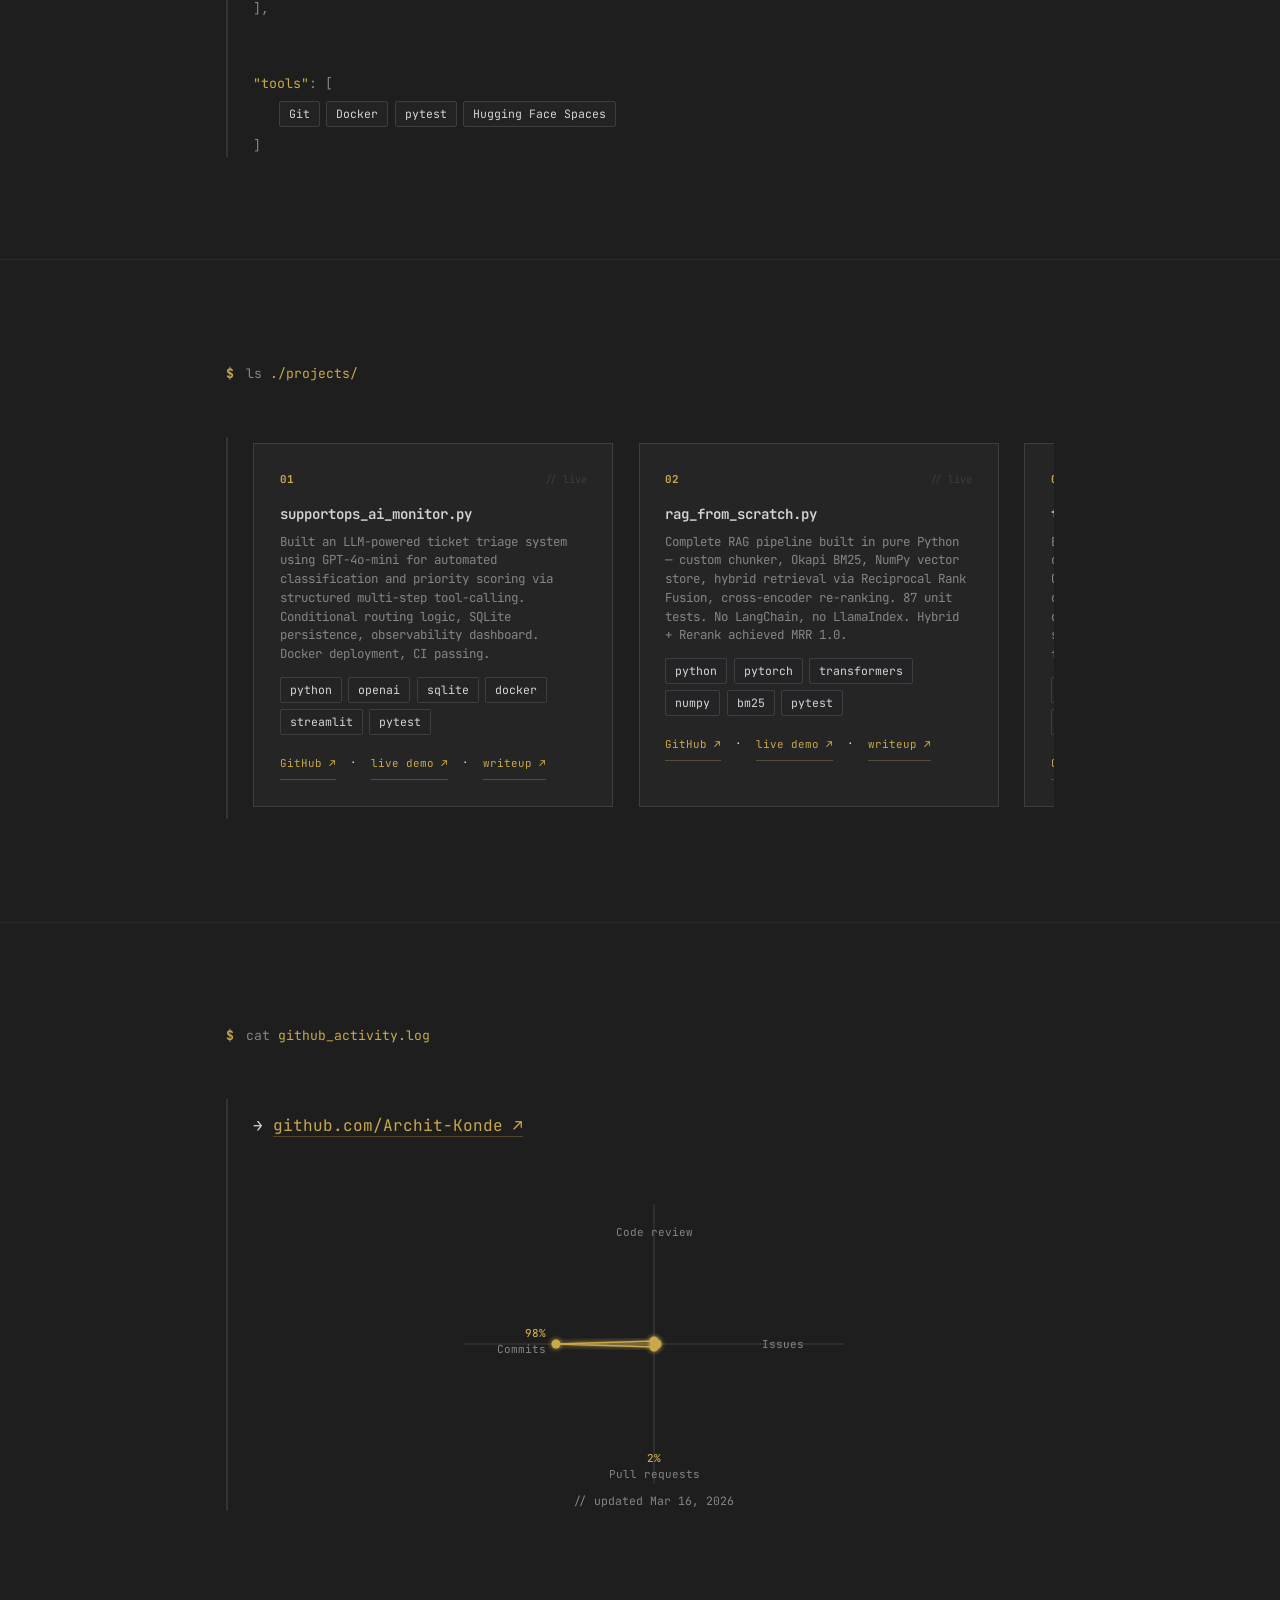
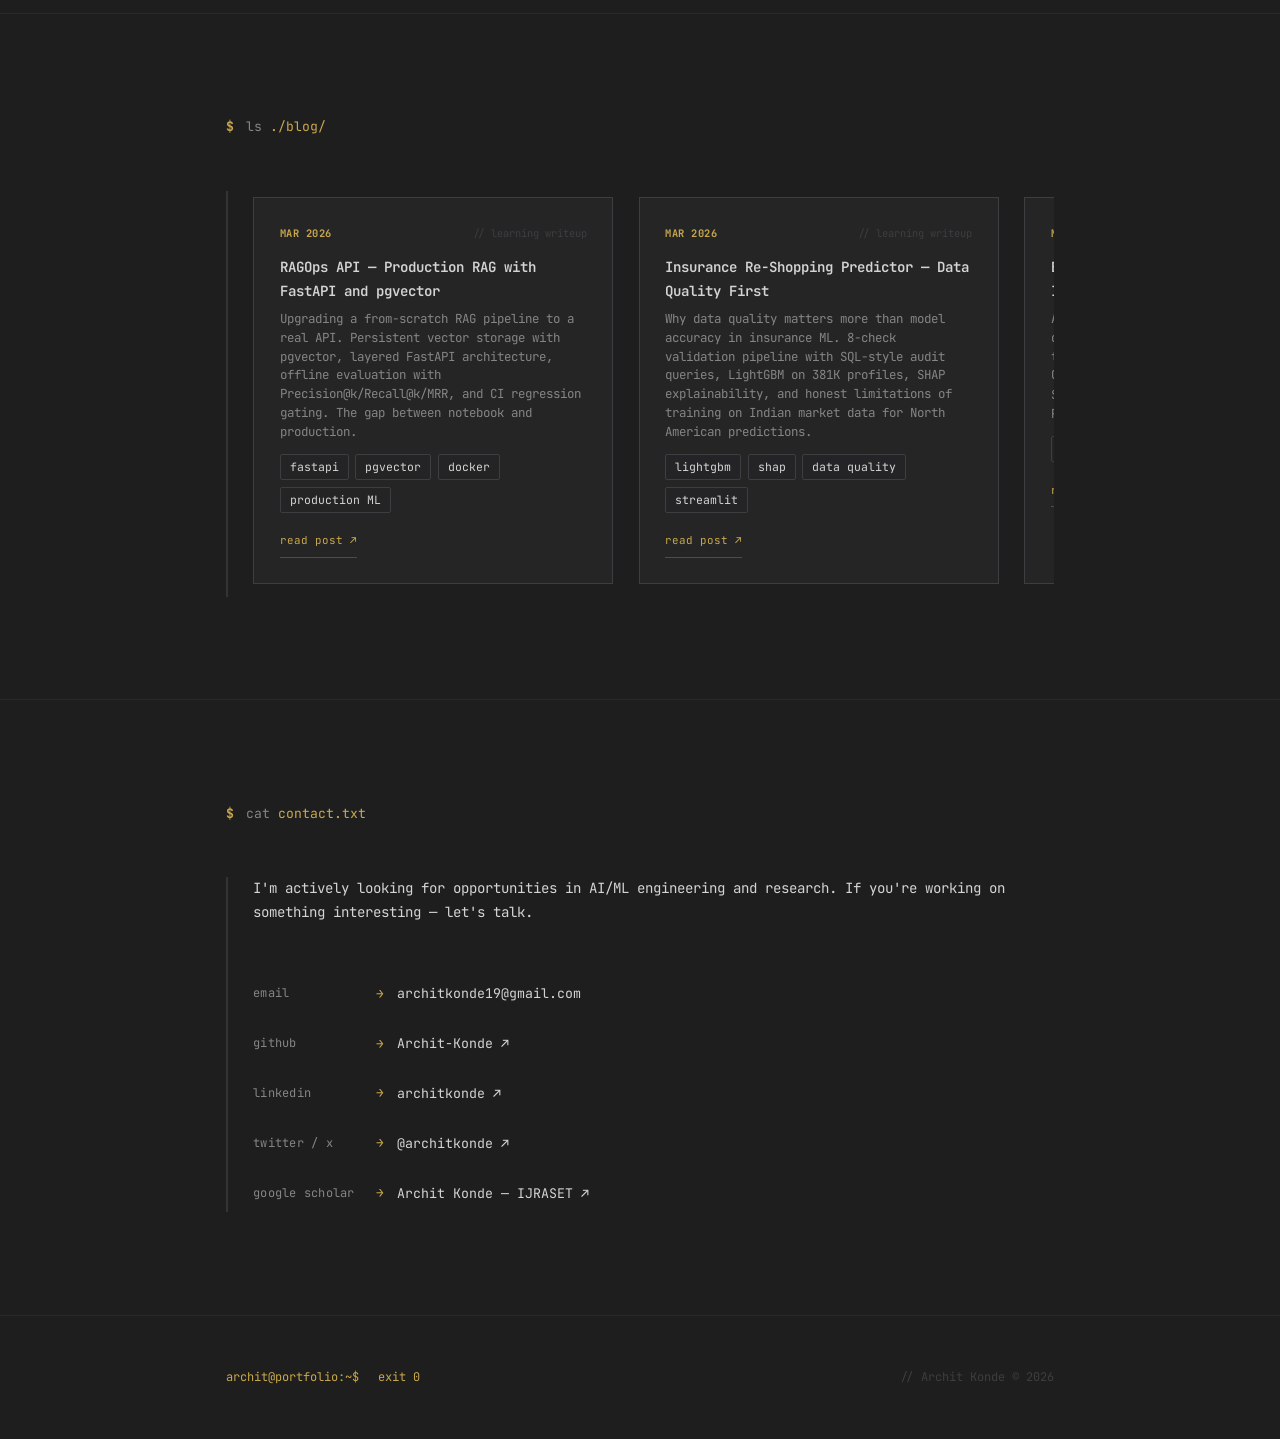
==== commit 46dc8d59: "fix: update RAGOps GitHub links from ragops-api to RAGOps Project card overlay, inline link, JSON-LD" ====
--- a/Source Code/index.html
+++ b/Source Code/index.html
@@ -85,31 +85,94 @@
   <script type="application/ld+json">
   {
     "@context": "https://schema.org",
-    "@type": "Person",
-    "name": "Archit Konde",
-    "jobTitle": "Machine Learning Engineer",
-    "url": "https://archit-konde.github.io/",
-    "email": "architkonde19@gmail.com",
-    "description": "Machine Learning Engineer building AI systems end-to-end — RAG pipelines, LLM applications, and production ML.",
-    "alumniOf": [
+    "@graph": [
       {
-        "@type": "CollegeOrUniversity",
-        "name": "University of Windsor",
-        "address": { "@type": "PostalAddress", "addressCountry": "CA" }
+        "@type": "Person",
+        "@id": "https://archit-konde.github.io/#person",
+        "name": "Archit Konde",
+        "jobTitle": "Machine Learning Engineer",
+        "url": "https://archit-konde.github.io/",
+        "email": "architkonde19@gmail.com",
+        "description": "Machine Learning Engineer building AI systems end-to-end — RAG pipelines, LLM applications, and production ML.",
+        "alumniOf": [
+          {
+            "@type": "CollegeOrUniversity",
+            "name": "University of Windsor",
+            "address": { "@type": "PostalAddress", "addressCountry": "CA" }
+          },
+          {
+            "@type": "CollegeOrUniversity",
+            "name": "University of Mumbai",
+            "address": { "@type": "PostalAddress", "addressCountry": "IN" }
+          }
+        ],
+        "sameAs": [
+          "https://github.com/Archit-Konde",
+          "https://www.linkedin.com/in/architkonde/",
+          "https://x.com/architkonde",
+          "https://scholar.google.com/citations?hl=en&user=njXhCdwAAAAJ"
+        ],
+        "knowsAbout": ["Machine Learning", "Deep Learning", "PyTorch", "Hugging Face Transformers", "RAG", "LLM", "Neural Networks", "Artificial Intelligence", "Python"]
       },
       {
-        "@type": "CollegeOrUniversity",
-        "name": "University of Mumbai",
-        "address": { "@type": "PostalAddress", "addressCountry": "IN" }
+        "@type": "WebSite",
+        "@id": "https://archit-konde.github.io/#website",
+        "url": "https://archit-konde.github.io/",
+        "name": "Archit Konde — Machine Learning Engineer",
+        "description": "Portfolio and technical blog of Archit Konde, ML Engineer building RAG pipelines, LLM applications, and production ML systems.",
+        "author": { "@id": "https://archit-konde.github.io/#person" }
+      },
+      {
+        "@type": "SoftwareApplication",
+        "name": "SupportOps AI Monitor",
+        "description": "LLM-powered ticket triage system using GPT-4o-mini for automated classification and priority scoring with structured multi-step tool-calling.",
+        "applicationCategory": "DeveloperApplication",
+        "operatingSystem": "Web",
+        "url": "https://architechs-supportops-ai-monitor.hf.space",
+        "author": { "@id": "https://archit-konde.github.io/#person" },
+        "offers": { "@type": "Offer", "price": "0", "priceCurrency": "USD" }
+      },
+      {
+        "@type": "SoftwareApplication",
+        "name": "RAG From Scratch",
+        "description": "Complete RAG pipeline built in pure Python — custom chunker, Okapi BM25, NumPy vector store, hybrid retrieval via Reciprocal Rank Fusion, cross-encoder re-ranking. 87 unit tests. No LangChain, no LlamaIndex.",
+        "applicationCategory": "DeveloperApplication",
+        "operatingSystem": "Web",
+        "url": "https://huggingface.co/spaces/architechs/RAG",
+        "author": { "@id": "https://archit-konde.github.io/#person" },
+        "offers": { "@type": "Offer", "price": "0", "priceCurrency": "USD" }
+      },
+      {
+        "@type": "SoftwareApplication",
+        "name": "Insurance Re-Shopping Predictor",
+        "description": "ML model trained on 381K real insurance profiles to predict whether you'd benefit from re-shopping car insurance. LightGBM classification with SHAP waterfall explanations.",
+        "applicationCategory": "FinanceApplication",
+        "operatingSystem": "Web",
+        "url": "https://huggingface.co/spaces/architechs/insurance-reshopping-predictor",
+        "author": { "@id": "https://archit-konde.github.io/#person" },
+        "offers": { "@type": "Offer", "price": "0", "priceCurrency": "USD" }
+      },
+      {
+        "@type": "SoftwareApplication",
+        "name": "RAGOps",
+        "description": "Production RAG service built on FastAPI and PostgreSQL/pgvector — persistent vector database, offline evaluation harness with Precision@k/Recall@k/MRR, CI regression gate.",
+        "applicationCategory": "DeveloperApplication",
+        "operatingSystem": "Web",
+        "url": "https://github.com/Archit-Konde/RAGOps",
+        "author": { "@id": "https://archit-konde.github.io/#person" },
+        "offers": { "@type": "Offer", "price": "0", "priceCurrency": "USD" }
+      },
+      {
+        "@type": "SoftwareApplication",
+        "name": "Triagegeist Solution",
+        "description": "Emergency triage acuity prediction achieving 0.9995 CV accuracy via 3-tier hybrid: deterministic lookup, glaucoma-specific classifier, and LightGBM fallback. $10k Kaggle competition.",
+        "applicationCategory": "HealthApplication",
+        "operatingSystem": "Web",
+        "url": "https://triagegeist-solution-dashboard.streamlit.app/",
+        "author": { "@id": "https://archit-konde.github.io/#person" },
+        "offers": { "@type": "Offer", "price": "0", "priceCurrency": "USD" }
       }
-    ],
-    "sameAs": [
-      "https://github.com/Archit-Konde",
-      "https://www.linkedin.com/in/architkonde/",
-      "https://x.com/architkonde",
-      "https://scholar.google.com/citations?hl=en&user=njXhCdwAAAAJ"
-    ],
-    "knowsAbout": ["Machine Learning", "Deep Learning", "PyTorch", "Hugging Face Transformers", "RAG", "LLM", "Neural Networks", "Artificial Intelligence", "Python"]
+    ]
   }
   </script>
 </head>
@@ -495,6 +558,8 @@
                 &nbsp;·&nbsp;
                 <a href="https://architechs-supportops-ai-monitor.hf.space" target="_blank" rel="noopener noreferrer"
                   class="inline-link">live demo ↗</a>
+                &nbsp;·&nbsp;
+                <a href="pages/blog/supportops-ai-monitor.html" class="inline-link">writeup ↗</a>
               </div>
             </div>
 
@@ -523,6 +588,8 @@
                 &nbsp;·&nbsp;
                 <a href="https://huggingface.co/spaces/architechs/RAG" target="_blank" rel="noopener noreferrer"
                   class="inline-link">live demo ↗</a>
+                &nbsp;·&nbsp;
+                <a href="pages/blog/rag-from-scratch.html" class="inline-link">writeup ↗</a>
               </div>
             </div>
 
@@ -551,6 +618,8 @@
                 &nbsp;·&nbsp;
                 <a href="https://triagegeist-solution-dashboard.streamlit.app/" target="_blank" rel="noopener noreferrer"
                   class="inline-link">dashboard ↗</a>
+                &nbsp;·&nbsp;
+                <a href="pages/blog/triagegeist-solution.html" class="inline-link">writeup ↗</a>
               </div>
             </div>
 
@@ -579,17 +648,19 @@
                 &nbsp;·&nbsp;
                 <a href="https://huggingface.co/spaces/architechs/insurance-reshopping-predictor" target="_blank" rel="noopener noreferrer"
                   class="inline-link">live demo ↗</a>
+                &nbsp;·&nbsp;
+                <a href="pages/blog/insurance-reshopping-predictor.html" class="inline-link">writeup ↗</a>
               </div>
             </div>
 
             <div class="project-card">
-              <a href="https://github.com/Archit-Konde/ragops-api" target="_blank" rel="noopener noreferrer"
-                class="card-overlay-link" aria-label="View RAGOps API on GitHub" tabindex="-1"></a>
+              <a href="https://github.com/Archit-Konde/RAGOps" target="_blank" rel="noopener noreferrer"
+                class="card-overlay-link" aria-label="View RAGOps on GitHub" tabindex="-1"></a>
               <div class="card-top">
                 <span class="card-num">05</span>
                 <span class="card-status">// live</span>
               </div>
-              <p class="card-name">ragops_api.py</p>
+              <p class="card-name">ragops.py</p>
               <p class="card-desc">Production RAG service built on FastAPI and PostgreSQL/pgvector &mdash; persistent
                 vector database, offline evaluation harness with Precision@k/Recall@k/MRR, CI regression gate,
                 Docker Compose dev environment.</p>
@@ -602,8 +673,10 @@
                 <span class="tag">pytest</span>
               </div>
               <div class="card-links">
-                <a href="https://github.com/Archit-Konde/ragops-api" target="_blank"
+                <a href="https://github.com/Archit-Konde/RAGOps" target="_blank"
                   rel="noopener noreferrer" class="inline-link">GitHub ↗</a>
+                &nbsp;·&nbsp;
+                <a href="pages/blog/ragops-api.html" class="inline-link">writeup ↗</a>
               </div>
             </div>
 
@@ -663,6 +736,28 @@
         <div class="section-body">
 
           <div class="blog-scroll">
+
+            <div class="project-card">
+              <a href="pages/blog/ragops-api.html" class="card-overlay-link"
+                aria-label="Read post: RAGOps — Production RAG with FastAPI and pgvector" tabindex="-1"></a>
+              <div class="card-top">
+                <span class="card-num">MAR 2026</span>
+                <span class="card-status">// learning writeup</span>
+              </div>
+              <p class="card-name">RAGOps API &mdash; Production RAG with FastAPI and pgvector</p>
+              <p class="card-desc">Upgrading a from-scratch RAG pipeline to a real API. Persistent vector storage with
+                pgvector, layered FastAPI architecture, offline evaluation with Precision@k/Recall@k/MRR, and CI
+                regression gating. The gap between notebook and production.</p>
+              <div class="card-tech">
+                <span class="tag">fastapi</span>
+                <span class="tag">pgvector</span>
+                <span class="tag">docker</span>
+                <span class="tag">production ML</span>
+              </div>
+              <div class="card-links">
+                <a href="pages/blog/ragops-api.html" class="inline-link">read post ↗</a>
+              </div>
+            </div>
 
             <div class="project-card">
               <a href="pages/blog/insurance-reshopping-predictor.html" class="card-overlay-link"
--- a/Source Code/styles/main.min.css
+++ b/Source Code/styles/main.min.css
@@ -1 +1 @@
-:root{--bg:#1e1e1e;--surface:#252526;--border:#3e3e42;--text:#d4d4d4;--muted:#858585;--accent:#C9A84C;--font:'JetBrains Mono','Fira Code','Cascadia Code','Courier New',monospace;--s1:0.4rem;--s2:0.8rem;--s3:1.6rem;--s4:3.2rem;--s5:6.4rem;--nav-h:60px;--ease:0.2s ease;--max-w:880px;}*,*::before,*::after{box-sizing:border-box;margin:0;padding:0;}html{scroll-behavior:smooth;font-size:16px;}body{font-family:var(--font);background-color:var(--bg);color:var(--text);line-height:1.75;-webkit-font-smoothing:antialiased;min-height:100vh;overflow-x:hidden;-webkit-touch-callout:none;-webkit-user-select:none;user-select:none;}code,pre,input,textarea,.selectable{-webkit-user-select:text;user-select:text;}img{-webkit-user-drag:none;}::selection{background:var(--accent);color:var(--bg);}:focus-visible{outline:2px solid var(--accent);outline-offset:2px;}a{color:inherit;text-decoration:none;}ul{list-style:none;}::-webkit-scrollbar{width:5px;}::-webkit-scrollbar-track{background:var(--bg);}::-webkit-scrollbar-thumb{background:var(--border);border-radius:3px;}::-webkit-scrollbar-thumb:hover{background:var(--accent);}.accent{color:var(--accent);}.muted{color:var(--muted);}.container{max-width:var(--max-w);margin:0 auto;padding:0 var(--s3);}#navbar{position:fixed;top:0;left:0;right:0;z-index:100;height:var(--nav-h);display:flex;align-items:center;gap:var(--s3);padding:0 var(--s4);background:rgba(30,30,30,0.88);backdrop-filter:blur(12px);-webkit-backdrop-filter:blur(12px);border-bottom:1px solid rgba(62,62,66,0.4);transition:border-color var(--ease);}#navbar.scrolled{border-bottom-color:var(--border);}.nav-brand{font-size:0.82rem;font-weight:600;color:var(--text);white-space:nowrap;margin-right:auto;text-decoration:none;letter-spacing:0.02em;}.nav-links{display:flex;align-items:center;gap:var(--s3);}.nav-links a{font-size:0.78rem;color:var(--muted);text-decoration:none;transition:color var(--ease);letter-spacing:0.02em;}.nav-links a:hover,.nav-links a.nav-active{color:var(--accent);}.nav-slash{color:var(--border);transition:color var(--ease);}.nav-links a:hover .nav-slash,.nav-links a.nav-active .nav-slash{color:var(--accent);}.resume-btn{font-size:0.75rem;color:var(--accent);border:1px solid var(--accent);padding:var(--s1) var(--s2);text-decoration:none;white-space:nowrap;transition:background var(--ease),color var(--ease);}.resume-btn:hover{background:var(--accent);color:var(--bg);}.hamburger{display:none;flex-direction:column;justify-content:center;gap:5px;background:none;border:none;cursor:pointer;padding:var(--s1);margin-left:var(--s2);}.hamburger span{display:block;width:22px;height:2px;background:var(--text);transition:all var(--ease);}.hamburger.open span:nth-child(1){transform:translateY(7px) rotate(45deg);}.hamburger.open span:nth-child(2){opacity:0;}.hamburger.open span:nth-child(3){transform:translateY(-7px) rotate(-45deg);}.mobile-menu{display:none;position:fixed;inset:0;z-index:99;background:var(--bg);flex-direction:column;align-items:center;justify-content:center;gap:var(--s4);}.mobile-menu.open{display:flex;}.mobile-menu ul{display:flex;flex-direction:column;gap:var(--s4);text-align:center;}.mobile-menu a{font-size:1.1rem;color:var(--text);text-decoration:none;transition:color var(--ease);}.mobile-menu a:hover{color:var(--accent);}.mobile-menu-close{position:absolute;top:var(--s3);right:var(--s3);background:none;border:none;color:var(--muted);font-size:1.1rem;cursor:pointer;font-family:var(--font);transition:color var(--ease);}.mobile-menu-close:hover{color:var(--accent);}.section{padding:var(--s5) 0;border-bottom:1px solid rgba(62,62,66,0.35);}.section-header{display:flex;align-items:center;gap:var(--s2);margin-bottom:var(--s4);font-size:0.82rem;}.s-dollar{color:var(--accent);font-weight:700;}.s-cmd{color:var(--muted);}.section-body{padding-left:var(--s3);border-left:2px solid rgba(62,62,66,0.7);}.hero{min-height:100vh;display:flex;align-items:center;padding-top:var(--nav-h);}.term-window{border:1px solid var(--border);border-radius:8px;overflow:hidden;background:var(--surface);max-width:640px;width:100%;transition:transform 0.4s cubic-bezier(0.16,1,0.3,1),opacity 0.4s ease,width 0.4s ease,height 0.4s ease,border-radius 0.4s ease;transform-origin:center center;position:relative;z-index:10;}.term-window.is-closed{opacity:0 !important;visibility:hidden;transform:scale(0.9) translateY(20px);pointer-events:none !important;}.term-window.is-minimized{transform:translateY(200px) scale(0.6);opacity:0 !important;visibility:hidden;pointer-events:none !important;}.term-window.is-maximized{max-width:100% !important;width:95vw;height:80vh;position:fixed;top:50%;left:50%;transform:translate(-50%,-50%);z-index:1000;border-radius:12px;box-shadow:0 30px 60px rgba(0,0,0,0.5);}.hero-footer{display:flex;align-items:center;justify-content:center;gap:var(--s3);margin-top:var(--s4);}.hero-restore-btn{display:none;background:none;border:none;color:var(--muted);font-family:var(--font);font-size:0.78rem;cursor:pointer;transition:color var(--ease);animation:float 2.5s ease-in-out infinite;animation-delay:0.2s;}.hero-restore-btn:hover{color:var(--accent);}.hero.window-gone .hero-restore-btn,.hero.window-minimized .hero-restore-btn{display:inline-block;}.term-topbar{display:flex;align-items:center;gap:var(--s2);padding:var(--s2) var(--s3);background:rgba(62,62,66,0.25);border-bottom:1px solid var(--border);}.term-dots{display:flex;gap:8px;padding:4px;}.dot{width:12px;height:12px;border-radius:50%;cursor:pointer;display:flex;align-items:center;justify-content:center;position:relative;transition:filter 0.2s ease;}.dot:hover{filter:brightness(1.15);}.dot::after{font-size:7px;font-family:sans-serif;font-weight:900;opacity:0;transition:opacity 0.1s ease;color:rgba(0,0,0,0.5);}.term-dots:hover .dot::after{opacity:1;}.dot-r{background:#ff5f57;}.dot-y{background:#febc2e;}.dot-g{background:#28c840;}.dot-r::after{content:'✕';}.dot-y::after{content:'—';}.dot-g::after{content:'+';}.term-label{font-size:0.72rem;color:var(--muted);margin:0 auto;padding-right:48px;}.term-body{padding:var(--s3) var(--s4);display:flex;flex-direction:column;gap:var(--s2);}.term-line{font-size:0.82rem;line-height:1.4;}.t-prompt{color:var(--accent);font-weight:600;}.t-cmd{color:var(--text);}.hero-output{padding:var(--s2) 0 var(--s2) var(--s3);display:flex;flex-direction:column;gap:var(--s2);}.hero-name{font-size:2.6rem;font-weight:700;color:var(--text);letter-spacing:-0.03em;line-height:1.1;}.hero-role{font-size:0.95rem;color:var(--muted);font-weight:400;}.hero-tagline{font-size:0.95rem;color:var(--accent);font-style:italic;min-height:1.5rem;}.tw-cursor{display:none;color:var(--accent);font-style:normal;animation:blink 1s step-end infinite;}.hero-status{display:flex;align-items:center;gap:var(--s1);font-size:0.75rem;color:var(--muted);}.status-dot{width:8px;height:8px;border-radius:50%;background:#28c840;animation:pulse-dot 2s ease infinite;}.idle-line{color:var(--muted);}.idle-cursor{color:var(--text);animation:blink 1s step-end infinite;}.scroll-hint{display:inline-block;font-size:0.78rem;color:var(--muted);text-decoration:none;cursor:pointer;animation:float 2.5s ease-in-out infinite;transition:color var(--ease);}.scroll-hint:hover{color:var(--accent);}.about-grid{display:grid;grid-template-columns:3fr 1.4fr;gap:var(--s5);align-items:start;}.about-text p{font-size:0.88rem;color:var(--text);line-height:1.85;margin-bottom:var(--s3);}.about-text p:last-child{margin-bottom:0;}.about-meta{display:flex;flex-direction:column;gap:var(--s3);}.meta-block{display:flex;flex-direction:column;gap:3px;}.meta-key{font-size:0.7rem;color:var(--border);letter-spacing:0.03em;}.meta-val{font-size:0.80rem;color:var(--text);line-height:1.5;}.status-open{color:#28c840;}.inline-link{color:var(--accent);text-decoration:none;border-bottom:1px solid rgba(201,168,76,0.3);transition:border-color var(--ease);}.inline-link:hover{border-color:var(--accent);}.exp-item{display:grid;grid-template-columns:100px 1fr;gap:var(--s3);padding-bottom:var(--s4);margin-bottom:var(--s4);border-bottom:1px dashed rgba(62,62,66,0.6);}.exp-item:last-child{border-bottom:none;margin-bottom:0;padding-bottom:0;}.exp-tag{font-size:0.68rem;color:var(--accent);border:1px solid rgba(201,168,76,0.5);padding:2px 6px;height:fit-content;text-align:center;white-space:nowrap;letter-spacing:0.04em;}.exp-title{font-size:0.95rem;font-weight:600;color:var(--text);margin-bottom:3px;}.exp-org{font-size:0.78rem;color:var(--muted);margin-bottom:var(--s2);}.exp-org-short{font-size:0.72rem;color:var(--border);}.exp-bullets{display:flex;flex-direction:column;gap:var(--s1);}.exp-bullets li{font-size:0.83rem;color:var(--text);padding-left:var(--s3);position:relative;line-height:1.6;}.exp-bullets li::before{content:'→';position:absolute;left:0;color:var(--accent);}.exp-links{margin-top:var(--s2);}.exp-link{font-size:0.75rem;color:var(--accent);text-decoration:none;border-bottom:1px solid transparent;transition:border-color var(--ease);}.exp-link:hover{border-color:var(--accent);}.edu-item{display:flex;align-items:flex-start;gap:var(--s3);padding:var(--s3) 0;}.edu-badge{font-size:0.72rem;font-weight:700;color:var(--accent);border:1px solid rgba(201,168,76,0.5);padding:2px 8px;white-space:nowrap;height:fit-content;}.edu-field{font-size:0.92rem;font-weight:600;color:var(--text);margin-bottom:3px;}.edu-inst{font-size:0.78rem;color:var(--muted);}.edu-divider{height:1px;background:rgba(62,62,66,0.5);margin:0;}.skills-block{display:flex;flex-direction:column;gap:var(--s4);}.skill-group{font-size:0.83rem;}.sk-key{color:var(--accent);}.sk-colon{color:var(--muted);}.sk-close{color:var(--muted);}.skill-tags{display:flex;flex-wrap:wrap;gap:var(--s1);margin:var(--s1) 0 var(--s1) var(--s3);}.tag{background:rgba(37,37,38,0.8);border:1px solid var(--border);color:var(--text);font-size:0.72rem;padding:2px 9px;border-radius:2px;transition:border-color var(--ease),color var(--ease);font-family:var(--font);}.tag:hover{border-color:var(--accent);color:var(--accent);}.projects-grid{display:flex;gap:var(--s3);overflow-x:auto;padding:var(--s1) 0 var(--s2);scroll-snap-type:x mandatory;-webkit-overflow-scrolling:touch;scrollbar-width:thin;scrollbar-color:var(--border) transparent;}.projects-grid .project-card{min-width:300px;max-width:360px;flex-shrink:0;scroll-snap-align:start;}.project-card{background:var(--surface);border:1px solid var(--border);padding:var(--s3);transition:border-color var(--ease),transform var(--ease);cursor:default;position:relative;}.card-overlay-link{position:absolute;inset:0;display:block;z-index:0;}.project-card:has(.card-overlay-link){cursor:pointer;}.project-card .inline-link,.project-card .card-tech,.project-card .card-links{position:relative;z-index:1;}.project-card:hover{border-color:var(--accent);transform:translateY(-3px);}.card-top{display:flex;justify-content:space-between;align-items:center;margin-bottom:var(--s2);}.card-num{font-size:0.68rem;color:var(--accent);font-weight:700;}.card-status{font-size:0.65rem;color:var(--border);}.card-name{font-size:0.88rem;font-weight:600;color:var(--text);margin-bottom:var(--s1);overflow-wrap:anywhere;}.card-desc{font-size:0.78rem;color:var(--muted);margin-bottom:var(--s2);min-height:2.5em;line-height:1.5;}.card-tech{display:flex;flex-wrap:wrap;gap:var(--s1);}.card-links{margin-top:0.75rem;font-size:0.68rem;}.blog-scroll .card-num{font-size:0.65rem;letter-spacing:0.05em;}.gh-chart-wrap{padding:var(--s2) 0;}.gh-chart{width:100%;max-width:100%;height:auto;border-radius:2px;opacity:0.9;}.gh-quadrant-wrap{margin-top:var(--s4);display:flex;flex-direction:column;align-items:center;gap:var(--s1);}#gh-quadrant{width:100%;max-width:380px;}.gh-updated{font-size:0.72rem;color:var(--muted);font-family:var(--font);}.blog-scroll{display:flex;gap:var(--s3);overflow-x:auto;padding:var(--s1) 0 var(--s2);scroll-snap-type:x mandatory;-webkit-overflow-scrolling:touch;scrollbar-width:thin;scrollbar-color:var(--border) transparent;}.blog-scroll .project-card{min-width:300px;max-width:360px;flex-shrink:0;scroll-snap-align:start;}.contact-intro{font-size:0.88rem;color:var(--text);margin-bottom:var(--s4);line-height:1.7;}.contact-links{display:flex;flex-direction:column;gap:var(--s2);}.contact-row{display:flex;align-items:center;gap:var(--s2);text-decoration:none;padding:var(--s1) 0;border-bottom:1px solid transparent;transition:border-color var(--ease);font-size:0.83rem;}.contact-row:hover{border-color:rgba(62,62,66,0.6);}.contact-row:hover .c-val{color:var(--accent);}.c-key{color:var(--muted);min-width:110px;font-size:0.75rem;letter-spacing:0.02em;}.c-arrow{font-size:0.8rem;}.c-val{color:var(--text);transition:color var(--ease);}#footer{padding:var(--s4) 0;}.footer-inner{display:flex;align-items:center;gap:var(--s2);flex-wrap:wrap;font-size:0.75rem;}.f-prompt{color:var(--accent);}.f-cmd{color:var(--text);}.f-note{margin-left:auto;color:var(--border);}@keyframes blink{0%,100%{opacity:1;}50%{opacity:0;}}@keyframes pulse-dot{0%,100%{box-shadow:0 0 0 0 rgba(40,200,64,0.4);}50%{box-shadow:0 0 0 5px rgba(40,200,64,0);}}@keyframes float{0%,100%{transform:translateY(0);}50%{transform:translateY(5px);}}@keyframes fadeUp{from{opacity:0;transform:translateY(12px);}to{opacity:1;transform:translateY(0);}}.fade-up{animation:fadeUp 0.45s ease forwards;}@media (max-width:768px){:root{font-size:15px;}#navbar{padding:0 var(--s3);}.nav-links{display:none;}.resume-btn{display:none;}.nav-kbd{display:none;}.hamburger{display:flex;}.hero{padding-top:var(--nav-h);}.term-body{padding:var(--s3);}.hero-name{font-size:2rem;}.hero-output{padding-left:var(--s2);}.about-grid{grid-template-columns:1fr;gap:var(--s4);}.exp-item{grid-template-columns:1fr;gap:var(--s2);}.c-key{min-width:80px;}.f-note{margin-left:0;width:100%;}}@media (max-width:480px){.hero-name{font-size:1.7rem;}.section{padding:var(--s4) 0;}}.cmd-palette{position:fixed;inset:0;z-index:1000;display:flex;align-items:flex-start;justify-content:center;padding-top:20vh;}.cmd-palette[hidden]{display:none;}.cmd-backdrop{position:absolute;inset:0;background:rgba(0,0,0,0.6);backdrop-filter:blur(4px);-webkit-backdrop-filter:blur(4px);}.cmd-modal{position:relative;width:100%;max-width:520px;background:var(--surface);border:1px solid var(--border);border-radius:8px;overflow:hidden;box-shadow:0 24px 48px rgba(0,0,0,0.4);margin:0 1.2rem;}.cmd-input-row{display:flex;align-items:center;gap:0.6rem;padding:0.8rem 1.2rem;border-bottom:1px solid var(--border);}.cmd-icon{color:var(--accent);font-weight:600;font-size:1rem;}.cmd-search{flex:1;background:none;border:none;outline:none;font-family:var(--font);font-size:0.88rem;color:var(--text);}.cmd-search::placeholder{color:var(--muted);}.cmd-kbd{font-family:var(--font);font-size:0.66rem;color:var(--muted);background:var(--bg);border:1px solid var(--border);padding:2px 6px;border-radius:3px;}.cmd-list{list-style:none;max-height:300px;overflow-y:auto;padding:0.4rem 0;}.cmd-item{display:flex;align-items:center;gap:0.8rem;padding:0.6rem 1.2rem;font-size:0.82rem;color:var(--text);cursor:pointer;transition:background 0.1s;}.cmd-item:hover,.cmd-item.active{background:rgba(201,168,76,0.1);}.cmd-item-icon{font-size:0.9rem;width:1.4rem;text-align:center;color:var(--accent);}.cmd-item-label{flex:1;}.cmd-item-hint{font-size:0.70rem;color:var(--muted);}.cmd-footer{display:flex;gap:1.2rem;padding:0.5rem 1.2rem;border-top:1px solid var(--border);font-size:0.66rem;color:var(--muted);}.cmd-footer kbd{font-family:var(--font);background:var(--bg);border:1px solid var(--border);padding:1px 4px;border-radius:2px;margin-right:0.2rem;}.nav-kbd{font-family:var(--font);font-size:0.66rem;color:var(--muted);background:var(--bg);border:1px solid var(--border);padding:2px 7px;border-radius:3px;cursor:pointer;transition:border-color var(--ease),color var(--ease);line-height:1;-webkit-user-select:none;user-select:none;}.nav-kbd:hover{border-color:var(--accent);color:var(--accent);}.cmd-pal-btn{position:fixed;bottom:2rem;left:2rem;z-index:995;background:var(--bg);border:1px solid var(--border);color:var(--muted);font-family:var(--font);font-size:0.75rem;padding:4px 10px;border-radius:4px;cursor:pointer;transition:all var(--ease);display:flex;align-items:center;gap:0;box-shadow:none;}.cmd-pal-btn span{pointer-events:none;}.cmd-pal-btn:hover{border-color:var(--accent);color:var(--text);background:var(--surface);}.cmd-pal-btn::after{content:'Actions';position:absolute;bottom:110%;left:50%;transform:translateX(-50%) translateY(4px);background:var(--surface);border:1px solid var(--border);color:var(--accent);padding:2px 8px;font-size:0.6rem;border-radius:2px;white-space:nowrap;opacity:0;pointer-events:none;transition:all var(--ease);}.cmd-pal-btn:hover::after{opacity:1;transform:translateX(-50%) translateY(0);}.cmd-toast{position:fixed;bottom:1.5rem;left:1.5rem;z-index:990;background:var(--surface);border:1px solid var(--border);color:var(--muted);font-size:0.68rem;padding:0.35rem 0.75rem;border-radius:4px;opacity:0;transform:translateY(6px);transition:opacity 0.4s ease,transform 0.4s ease;pointer-events:none;white-space:nowrap;font-family:var(--font);}.cmd-toast.visible{opacity:1;transform:translateY(0);}.cmd-toast kbd{font-family:var(--font);background:var(--bg);border:1px solid var(--border);padding:1px 4px;border-radius:2px;font-size:0.62rem;margin:0 2px;}@media (prefers-reduced-motion:reduce){*,*::before,*::after{animation-duration:0.01ms !important;animation-iteration-count:1 !important;transition-duration:0.01ms !important;scroll-behavior:auto !important;}}body.matrix-theme{--bg:#000000;--surface:#0a0a0a;--text:#00ff41;--accent:#00ff41;--muted:#008f11;--border:#003b00;}body.matrix-theme *{text-shadow:0 0 5px rgba(0,255,65,0.4);}body.matrix-theme .cmd-palette,body.matrix-theme .cmd-modal{border-color:var(--accent);box-shadow:0 0 20px rgba(0,255,65,0.2);}.shutdown-overlay{position:fixed;inset:0;background:#000;z-index:9999;display:flex;align-items:center;justify-content:center;color:#fff;font-family:var(--font);opacity:0;transition:opacity 0.8s ease;pointer-events:none;}.shutdown-overlay:not([hidden]){display:flex !important;opacity:1;pointer-events:all;}.shutdown-content{text-align:center;}.shutdown-msg{font-size:1.2rem;margin-bottom:2rem;color:var(--muted);}.reboot-link{background:none;border:1px solid var(--accent);color:var(--accent);padding:0.8rem 1.5rem;font-family:var(--font);font-size:0.9rem;cursor:pointer;transition:all 0.2s ease;}.reboot-link:hover{background:var(--accent);color:var(--bg);}.clickable{cursor:pointer;}.man-overlay{position:fixed;inset:0;background:var(--bg);z-index:9999;font-family:var(--font);color:var(--text);display:flex;flex-direction:column;}.man-overlay[hidden]{display:none !important;}.man-backdrop{position:absolute;inset:0;background:rgba(0,0,0,0.5);}.man-container{position:relative;width:100%;max-width:800px;margin:0 auto;height:100%;background:var(--bg);padding:2rem;display:flex;flex-direction:column;}.man-header,.man-footer{display:flex;justify-content:space-between;text-transform:uppercase;font-size:0.8rem;color:var(--muted);padding:0.5rem 0;}.man-header{border-bottom:1px solid var(--border);margin-bottom:2rem;}.man-footer{border-top:1px solid var(--border);margin-top:2rem;}.man-content{flex:1;overflow-y:auto;padding-right:1rem;}.man-content .man-section{margin-bottom:2.5rem;padding:0 !important;border:none !important;}.man-content h3{font-size:0.9rem;text-transform:uppercase;margin-bottom:0.8rem;color:var(--text);}.man-content p{font-size:0.85rem;color:var(--muted);line-height:1.6;padding-left:2rem;margin-bottom:1rem;}.man-content strong{color:var(--accent);}.floating-prompt{position:fixed;bottom:1.5rem;right:1.5rem;background:rgba(30,30,30,0.85);backdrop-filter:blur(8px);padding:0.6rem 1rem;border-radius:4px;border:1px solid var(--border);font-size:0.75rem;z-index:1000;pointer-events:none;transition:opacity 0.3s ease,transform 0.3s ease;opacity:0;transform:translateY(10px);}.floating-prompt.visible{opacity:1;transform:translateY(0);}@media print{@page{margin:2cm;size:A4;}:root{--bg:#ffffff;--surface:#f8f8f8;--border:#e0e0e0;--text:#1a1a1a;--muted:#666666;--accent:#95782a;}body{background:#fff !important;color:#000 !important;font-size:11pt;-webkit-print-color-adjust:exact;print-color-adjust:exact;user-select:text !important;}#navbar,#footer,#cmd-palette,#cmd-pal-btn,.hero-footer,.term-dots,.status-dot,.mobile-menu,.shutdown-overlay,.floating-prompt,.man-overlay{display:none !important;}.container{width:100% !important;max-width:100% !important;margin:0 !important;padding:0 !important;}section{padding:1.5rem 0 !important;page-break-inside:avoid;border-bottom:1px dashed var(--border);}.hero{min-height:auto !important;padding-top:0 !important;}.term-window{box-shadow:none !important;border:1px solid #000 !important;background:#fff !important;margin-bottom:2rem;}.term-topbar{background:#f0f0f0 !important;border-bottom:1px solid #000 !important;color:#000 !important;}.term-body{padding:1rem !important;}.hero-name{font-size:24pt !important;color:#000 !important;margin-bottom:0.5rem;}.accent{font-weight:700 !important;color:var(--accent) !important;}.s-cmd,.t-cmd{font-weight:600;}.tag{border:1px solid #000 !important;background:none !important;color:#000 !important;padding:2pt 6pt !important;}*{animation:none !important;transition:none !important;transform:none !important;}#tw-cursor,.idle-cursor{display:none !important;}a{text-decoration:none !important;color:#000 !important;}a::after{content:" (" attr(href) ")";font-size:0.8rem;color:var(--muted);}.inline-link::after,.card-overlay-link::after{content:"" !important;}}+:root{--bg:#1e1e1e;--surface:#252526;--border:#3e3e42;--text:#d4d4d4;--muted:#858585;--accent:#C9A84C;--font:'JetBrains Mono','Fira Code','Cascadia Code','Courier New',monospace;--s1:0.4rem;--s2:0.8rem;--s3:1.6rem;--s4:3.2rem;--s5:6.4rem;--nav-h:60px;--ease:0.2s ease;--max-w:880px;}*,*::before,*::after{box-sizing:border-box;margin:0;padding:0;}html{scroll-behavior:smooth;font-size:16px;}body{font-family:var(--font);background-color:var(--bg);color:var(--text);line-height:1.75;-webkit-font-smoothing:antialiased;min-height:100vh;overflow-x:hidden;-webkit-touch-callout:none;-webkit-user-select:none;user-select:none;}code,pre,input,textarea,.selectable{-webkit-user-select:text;user-select:text;}img{-webkit-user-drag:none;}::selection{background:var(--accent);color:var(--bg);}:focus-visible{outline:2px solid var(--accent);outline-offset:2px;}a{color:inherit;text-decoration:none;}ul{list-style:none;}::-webkit-scrollbar{width:5px;}::-webkit-scrollbar-track{background:var(--bg);}::-webkit-scrollbar-thumb{background:var(--border);border-radius:3px;}::-webkit-scrollbar-thumb:hover{background:var(--accent);}.accent{color:var(--accent);}.muted{color:var(--muted);}.container{max-width:var(--max-w);margin:0 auto;padding:0 var(--s3);}#navbar{position:fixed;top:0;left:0;right:0;z-index:100;height:var(--nav-h);display:flex;align-items:center;gap:var(--s3);padding:0 var(--s4);background:rgba(30,30,30,0.88);backdrop-filter:blur(12px);-webkit-backdrop-filter:blur(12px);border-bottom:1px solid rgba(62,62,66,0.4);transition:border-color var(--ease);}#navbar.scrolled{border-bottom-color:var(--border);}.nav-brand{font-size:0.82rem;font-weight:600;color:var(--text);white-space:nowrap;margin-right:auto;text-decoration:none;letter-spacing:0.02em;}.nav-links{display:flex;align-items:center;gap:var(--s3);}.nav-links a{font-size:0.78rem;color:var(--muted);text-decoration:none;transition:color var(--ease);letter-spacing:0.02em;}.nav-links a:hover,.nav-links a.nav-active{color:var(--accent);}.nav-slash{color:var(--border);transition:color var(--ease);}.nav-links a:hover .nav-slash,.nav-links a.nav-active .nav-slash{color:var(--accent);}.resume-btn{font-size:0.75rem;color:var(--accent);border:1px solid var(--accent);padding:var(--s1) var(--s2);text-decoration:none;white-space:nowrap;transition:background var(--ease),color var(--ease);}.resume-btn:hover{background:var(--accent);color:var(--bg);}.hamburger{display:none;flex-direction:column;justify-content:center;gap:5px;background:none;border:none;cursor:pointer;padding:var(--s2);margin-left:var(--s1);min-width:44px;min-height:44px;}.hamburger span{display:block;width:22px;height:2px;background:var(--text);transition:all var(--ease);}.hamburger.open span:nth-child(1){transform:translateY(7px) rotate(45deg);}.hamburger.open span:nth-child(2){opacity:0;}.hamburger.open span:nth-child(3){transform:translateY(-7px) rotate(-45deg);}.mobile-menu{display:none;position:fixed;inset:0;z-index:99;background:var(--bg);flex-direction:column;align-items:center;justify-content:center;gap:var(--s4);}.mobile-menu.open{display:flex;}.mobile-menu ul{display:flex;flex-direction:column;gap:var(--s4);text-align:center;}.mobile-menu a{font-size:1.1rem;color:var(--text);text-decoration:none;transition:color var(--ease);}.mobile-menu a:hover{color:var(--accent);}.mobile-menu-close{position:absolute;top:var(--s3);right:var(--s3);background:none;border:none;color:var(--muted);font-size:1.1rem;cursor:pointer;font-family:var(--font);transition:color var(--ease);}.mobile-menu-close:hover{color:var(--accent);}.section{padding:var(--s5) 0;border-bottom:1px solid rgba(62,62,66,0.35);}.section-header{display:flex;align-items:center;gap:var(--s2);margin-bottom:var(--s4);font-size:0.82rem;}.s-dollar{color:var(--accent);font-weight:700;}.s-cmd{color:var(--muted);}.section-body{padding-left:var(--s3);border-left:2px solid rgba(62,62,66,0.7);}.hero{min-height:100vh;display:flex;align-items:center;padding-top:var(--nav-h);}.term-window{border:1px solid var(--border);border-radius:8px;overflow:hidden;background:var(--surface);max-width:640px;width:100%;transition:transform 0.4s cubic-bezier(0.16,1,0.3,1),opacity 0.4s ease,width 0.4s ease,height 0.4s ease,border-radius 0.4s ease;transform-origin:center center;position:relative;z-index:10;}.term-window.is-closed{opacity:0 !important;visibility:hidden;transform:scale(0.9) translateY(20px);pointer-events:none !important;}.term-window.is-minimized{transform:translateY(200px) scale(0.6);opacity:0 !important;visibility:hidden;pointer-events:none !important;}.term-window.is-maximized{max-width:100% !important;width:95vw;height:80vh;position:fixed;top:50%;left:50%;transform:translate(-50%,-50%);z-index:1000;border-radius:12px;box-shadow:0 30px 60px rgba(0,0,0,0.5);}.hero-footer{display:flex;align-items:center;justify-content:center;gap:var(--s3);margin-top:var(--s4);}.hero-restore-btn{display:none;background:none;border:none;color:var(--muted);font-family:var(--font);font-size:0.78rem;cursor:pointer;transition:color var(--ease);animation:float 2.5s ease-in-out infinite;animation-delay:0.2s;}.hero-restore-btn:hover{color:var(--accent);}.hero.window-gone .hero-restore-btn,.hero.window-minimized .hero-restore-btn{display:inline-block;}.term-topbar{display:flex;align-items:center;gap:var(--s2);padding:var(--s2) var(--s3);background:rgba(62,62,66,0.25);border-bottom:1px solid var(--border);}.term-dots{display:flex;gap:8px;padding:4px;}.dot{width:12px;height:12px;border-radius:50%;cursor:pointer;display:flex;align-items:center;justify-content:center;position:relative;transition:filter 0.2s ease;}.dot:hover{filter:brightness(1.15);}.dot::after{font-size:7px;font-family:sans-serif;font-weight:900;opacity:0;transition:opacity 0.1s ease;color:rgba(0,0,0,0.5);}.term-dots:hover .dot::after{opacity:1;}.dot-r{background:#ff5f57;}.dot-y{background:#febc2e;}.dot-g{background:#28c840;}.dot-r::after{content:'✕';}.dot-y::after{content:'—';}.dot-g::after{content:'+';}.term-label{font-size:0.72rem;color:var(--muted);margin:0 auto;padding-right:48px;}.term-body{padding:var(--s3) var(--s4);display:flex;flex-direction:column;gap:var(--s2);}.term-line{font-size:0.82rem;line-height:1.4;}.t-prompt{color:var(--accent);font-weight:600;}.t-cmd{color:var(--text);}.hero-output{padding:var(--s2) 0 var(--s2) var(--s3);display:flex;flex-direction:column;gap:var(--s2);}.hero-name{font-size:2.6rem;font-weight:700;color:var(--text);letter-spacing:-0.03em;line-height:1.1;}.hero-role{font-size:0.95rem;color:var(--muted);font-weight:400;}.hero-tagline{font-size:0.95rem;color:var(--accent);font-style:italic;min-height:1.5rem;}.tw-cursor{display:none;color:var(--accent);font-style:normal;animation:blink 1s step-end infinite;}.hero-status{display:flex;align-items:center;gap:var(--s1);font-size:0.75rem;color:var(--muted);}.status-dot{width:8px;height:8px;border-radius:50%;background:#28c840;animation:pulse-dot 2s ease infinite;}.idle-line{color:var(--muted);}.idle-cursor{color:var(--text);animation:blink 1s step-end infinite;}.scroll-hint{display:inline-block;font-size:0.78rem;color:var(--muted);text-decoration:none;cursor:pointer;animation:float 2.5s ease-in-out infinite;transition:color var(--ease);}.scroll-hint:hover{color:var(--accent);}.about-grid{display:grid;grid-template-columns:3fr 1.4fr;gap:var(--s5);align-items:start;}.about-text p{font-size:0.88rem;color:var(--text);line-height:1.85;margin-bottom:var(--s3);}.about-text p:last-child{margin-bottom:0;}.about-meta{display:flex;flex-direction:column;gap:var(--s3);}.meta-block{display:flex;flex-direction:column;gap:3px;}.meta-key{font-size:0.7rem;color:var(--border);letter-spacing:0.03em;}.meta-val{font-size:0.80rem;color:var(--text);line-height:1.5;}.status-open{color:#28c840;}.inline-link{color:var(--accent);text-decoration:none;border-bottom:1px solid rgba(201,168,76,0.3);transition:border-color var(--ease);}.inline-link:hover{border-color:var(--accent);}.exp-item{display:grid;grid-template-columns:100px 1fr;gap:var(--s3);padding-bottom:var(--s4);margin-bottom:var(--s4);border-bottom:1px dashed rgba(62,62,66,0.6);}.exp-item:last-child{border-bottom:none;margin-bottom:0;padding-bottom:0;}.exp-tag{font-size:0.68rem;color:var(--accent);border:1px solid rgba(201,168,76,0.5);padding:2px 6px;height:fit-content;text-align:center;white-space:nowrap;letter-spacing:0.04em;}.exp-title{font-size:0.95rem;font-weight:600;color:var(--text);margin-bottom:3px;}.exp-org{font-size:0.78rem;color:var(--muted);margin-bottom:var(--s2);}.exp-org-short{font-size:0.72rem;color:var(--border);}.exp-bullets{display:flex;flex-direction:column;gap:var(--s1);}.exp-bullets li{font-size:0.83rem;color:var(--text);padding-left:var(--s3);position:relative;line-height:1.6;}.exp-bullets li::before{content:'→';position:absolute;left:0;color:var(--accent);}.exp-links{margin-top:var(--s2);}.exp-link{font-size:0.75rem;color:var(--accent);text-decoration:none;border-bottom:1px solid transparent;transition:border-color var(--ease);}.exp-link:hover{border-color:var(--accent);}.edu-item{display:flex;align-items:flex-start;gap:var(--s3);padding:var(--s3) 0;}.edu-badge{font-size:0.72rem;font-weight:700;color:var(--accent);border:1px solid rgba(201,168,76,0.5);padding:2px 8px;white-space:nowrap;height:fit-content;}.edu-field{font-size:0.92rem;font-weight:600;color:var(--text);margin-bottom:3px;}.edu-inst{font-size:0.78rem;color:var(--muted);}.edu-divider{height:1px;background:rgba(62,62,66,0.5);margin:0;}.skills-block{display:flex;flex-direction:column;gap:var(--s4);}.skill-group{font-size:0.83rem;}.sk-key{color:var(--accent);}.sk-colon{color:var(--muted);}.sk-close{color:var(--muted);}.skill-tags{display:flex;flex-wrap:wrap;gap:var(--s1);margin:var(--s1) 0 var(--s1) var(--s3);}.tag{background:rgba(37,37,38,0.8);border:1px solid var(--border);color:var(--text);font-size:0.72rem;padding:2px 9px;border-radius:2px;transition:border-color var(--ease),color var(--ease);font-family:var(--font);}.tag:hover{border-color:var(--accent);color:var(--accent);}.projects-grid{display:flex;gap:var(--s3);overflow-x:auto;padding:var(--s1) 0 var(--s2);scroll-snap-type:x mandatory;-webkit-overflow-scrolling:touch;scrollbar-width:thin;scrollbar-color:var(--border) transparent;}.projects-grid .project-card{min-width:300px;max-width:360px;flex-shrink:0;scroll-snap-align:start;}.project-card{background:var(--surface);border:1px solid var(--border);padding:var(--s3);transition:border-color var(--ease),transform var(--ease);cursor:default;position:relative;}.card-overlay-link{position:absolute;inset:0;display:block;z-index:0;}.project-card:has(.card-overlay-link){cursor:pointer;}.project-card .inline-link,.project-card .card-tech,.project-card .card-links{position:relative;z-index:1;}.project-card:hover{border-color:var(--accent);transform:translateY(-3px);}.card-top{display:flex;justify-content:space-between;align-items:center;margin-bottom:var(--s2);}.card-num{font-size:0.68rem;color:var(--accent);font-weight:700;}.card-status{font-size:0.65rem;color:var(--border);}.card-name{font-size:0.88rem;font-weight:600;color:var(--text);margin-bottom:var(--s1);overflow-wrap:anywhere;}.card-desc{font-size:0.78rem;color:var(--muted);margin-bottom:var(--s2);min-height:2.5em;line-height:1.5;}.card-tech{display:flex;flex-wrap:wrap;gap:var(--s1);}.card-links{margin-top:0.75rem;font-size:0.68rem;}.card-links .inline-link{display:inline-block;padding:0.4rem 0;}.blog-scroll .card-num{font-size:0.65rem;letter-spacing:0.05em;}.gh-chart-wrap{padding:var(--s2) 0;}.gh-chart{width:100%;max-width:100%;height:auto;border-radius:2px;opacity:0.9;}.gh-quadrant-wrap{margin-top:var(--s4);display:flex;flex-direction:column;align-items:center;gap:var(--s1);}#gh-quadrant{width:100%;max-width:380px;}.gh-updated{font-size:0.72rem;color:var(--muted);font-family:var(--font);}.blog-scroll{display:flex;gap:var(--s3);overflow-x:auto;padding:var(--s1) 0 var(--s2);scroll-snap-type:x mandatory;-webkit-overflow-scrolling:touch;scrollbar-width:thin;scrollbar-color:var(--border) transparent;}.blog-scroll .project-card{min-width:300px;max-width:360px;flex-shrink:0;scroll-snap-align:start;}.contact-intro{font-size:0.88rem;color:var(--text);margin-bottom:var(--s4);line-height:1.7;}.contact-links{display:flex;flex-direction:column;gap:var(--s2);}.contact-row{display:flex;align-items:center;gap:var(--s2);text-decoration:none;padding:var(--s1) 0;border-bottom:1px solid transparent;transition:border-color var(--ease);font-size:0.83rem;}.contact-row:hover{border-color:rgba(62,62,66,0.6);}.contact-row:hover .c-val{color:var(--accent);}.c-key{color:var(--muted);min-width:110px;font-size:0.75rem;letter-spacing:0.02em;}.c-arrow{font-size:0.8rem;}.c-val{color:var(--text);transition:color var(--ease);}#footer{padding:var(--s4) 0;}.footer-inner{display:flex;align-items:center;gap:var(--s2);flex-wrap:wrap;font-size:0.75rem;}.f-prompt{color:var(--accent);}.f-cmd{color:var(--text);}.f-note{margin-left:auto;color:var(--border);}@keyframes blink{0%,100%{opacity:1;}50%{opacity:0;}}@keyframes pulse-dot{0%,100%{box-shadow:0 0 0 0 rgba(40,200,64,0.4);}50%{box-shadow:0 0 0 5px rgba(40,200,64,0);}}@keyframes float{0%,100%{transform:translateY(0);}50%{transform:translateY(5px);}}@keyframes fadeUp{from{opacity:0;transform:translateY(12px);}to{opacity:1;transform:translateY(0);}}.fade-up{animation:fadeUp 0.45s ease forwards;}@media (max-width:768px){:root{font-size:15px;}#navbar{padding:0 var(--s3);}.nav-links{display:none;}.resume-btn{display:none;}.nav-kbd{display:none;}.hamburger{display:flex;}.hero{padding-top:var(--nav-h);}.term-body{padding:var(--s3);}.hero-name{font-size:2rem;}.hero-output{padding-left:var(--s2);}.about-grid{grid-template-columns:1fr;gap:var(--s4);}.exp-item{grid-template-columns:1fr;gap:var(--s2);}.projects-grid .project-card,.blog-scroll .project-card{min-width:calc(100vw - var(--s3) * 2 - var(--s3) - 2px);max-width:calc(100vw - var(--s3) * 2 - var(--s3) - 2px);}.c-key{min-width:80px;}.f-note{margin-left:0;width:100%;}}@media (max-width:480px){.hero-name{font-size:1.7rem;}.section{padding:var(--s4) 0;}}.cmd-palette{position:fixed;inset:0;z-index:1000;display:flex;align-items:flex-start;justify-content:center;padding-top:20vh;}.cmd-palette[hidden]{display:none;}.cmd-backdrop{position:absolute;inset:0;background:rgba(0,0,0,0.6);backdrop-filter:blur(4px);-webkit-backdrop-filter:blur(4px);}.cmd-modal{position:relative;width:100%;max-width:520px;background:var(--surface);border:1px solid var(--border);border-radius:8px;overflow:hidden;box-shadow:0 24px 48px rgba(0,0,0,0.4);margin:0 1.2rem;}.cmd-input-row{display:flex;align-items:center;gap:0.6rem;padding:0.8rem 1.2rem;border-bottom:1px solid var(--border);}.cmd-icon{color:var(--accent);font-weight:600;font-size:1rem;}.cmd-search{flex:1;background:none;border:none;outline:none;font-family:var(--font);font-size:0.88rem;color:var(--text);}.cmd-search::placeholder{color:var(--muted);}.cmd-kbd{font-family:var(--font);font-size:0.66rem;color:var(--muted);background:var(--bg);border:1px solid var(--border);padding:2px 6px;border-radius:3px;}.cmd-list{list-style:none;max-height:300px;overflow-y:auto;padding:0.4rem 0;}.cmd-item{display:flex;align-items:center;gap:0.8rem;padding:0.6rem 1.2rem;font-size:0.82rem;color:var(--text);cursor:pointer;transition:background 0.1s;}.cmd-item:hover,.cmd-item.active{background:rgba(201,168,76,0.1);}.cmd-item-icon{font-size:0.9rem;width:1.4rem;text-align:center;color:var(--accent);}.cmd-item-label{flex:1;}.cmd-item-hint{font-size:0.70rem;color:var(--muted);}.cmd-footer{display:flex;gap:1.2rem;padding:0.5rem 1.2rem;border-top:1px solid var(--border);font-size:0.66rem;color:var(--muted);}.cmd-footer kbd{font-family:var(--font);background:var(--bg);border:1px solid var(--border);padding:1px 4px;border-radius:2px;margin-right:0.2rem;}.nav-kbd{font-family:var(--font);font-size:0.66rem;color:var(--muted);background:var(--bg);border:1px solid var(--border);padding:2px 7px;border-radius:3px;cursor:pointer;transition:border-color var(--ease),color var(--ease);line-height:1;-webkit-user-select:none;user-select:none;}.nav-kbd:hover{border-color:var(--accent);color:var(--accent);}.cmd-pal-btn{position:fixed;bottom:2rem;left:2rem;z-index:995;background:var(--bg);border:1px solid var(--border);color:var(--muted);font-family:var(--font);font-size:0.75rem;padding:4px 10px;border-radius:4px;cursor:pointer;transition:all var(--ease);display:flex;align-items:center;gap:0;box-shadow:none;}.cmd-pal-btn span{pointer-events:none;}.cmd-pal-btn:hover{border-color:var(--accent);color:var(--text);background:var(--surface);}.cmd-pal-btn::after{content:'Actions';position:absolute;bottom:110%;left:50%;transform:translateX(-50%) translateY(4px);background:var(--surface);border:1px solid var(--border);color:var(--accent);padding:2px 8px;font-size:0.6rem;border-radius:2px;white-space:nowrap;opacity:0;pointer-events:none;transition:all var(--ease);}.cmd-pal-btn:hover::after{opacity:1;transform:translateX(-50%) translateY(0);}.cmd-toast{position:fixed;bottom:1.5rem;left:1.5rem;z-index:990;background:var(--surface);border:1px solid var(--border);color:var(--muted);font-size:0.68rem;padding:0.35rem 0.75rem;border-radius:4px;opacity:0;transform:translateY(6px);transition:opacity 0.4s ease,transform 0.4s ease;pointer-events:none;white-space:nowrap;font-family:var(--font);}.cmd-toast.visible{opacity:1;transform:translateY(0);}.cmd-toast kbd{font-family:var(--font);background:var(--bg);border:1px solid var(--border);padding:1px 4px;border-radius:2px;font-size:0.62rem;margin:0 2px;}@media (prefers-reduced-motion:reduce){*,*::before,*::after{animation-duration:0.01ms !important;animation-iteration-count:1 !important;transition-duration:0.01ms !important;scroll-behavior:auto !important;}}body.matrix-theme{--bg:#000000;--surface:#0a0a0a;--text:#00ff41;--accent:#00ff41;--muted:#008f11;--border:#003b00;}body.matrix-theme *{text-shadow:0 0 5px rgba(0,255,65,0.4);}body.matrix-theme .cmd-palette,body.matrix-theme .cmd-modal{border-color:var(--accent);box-shadow:0 0 20px rgba(0,255,65,0.2);}.shutdown-overlay{position:fixed;inset:0;background:#000;z-index:9999;display:flex;align-items:center;justify-content:center;color:#fff;font-family:var(--font);opacity:0;transition:opacity 0.8s ease;pointer-events:none;}.shutdown-overlay:not([hidden]){display:flex !important;opacity:1;pointer-events:all;}.shutdown-content{text-align:center;}.shutdown-msg{font-size:1.2rem;margin-bottom:2rem;color:var(--muted);}.reboot-link{background:none;border:1px solid var(--accent);color:var(--accent);padding:0.8rem 1.5rem;font-family:var(--font);font-size:0.9rem;cursor:pointer;transition:all 0.2s ease;}.reboot-link:hover{background:var(--accent);color:var(--bg);}.clickable{cursor:pointer;}.man-overlay{position:fixed;inset:0;background:var(--bg);z-index:9999;font-family:var(--font);color:var(--text);display:flex;flex-direction:column;}.man-overlay[hidden]{display:none !important;}.man-backdrop{position:absolute;inset:0;background:rgba(0,0,0,0.5);}.man-container{position:relative;width:100%;max-width:800px;margin:0 auto;height:100%;background:var(--bg);padding:2rem;display:flex;flex-direction:column;}.man-header,.man-footer{display:flex;justify-content:space-between;text-transform:uppercase;font-size:0.8rem;color:var(--muted);padding:0.5rem 0;}.man-header{border-bottom:1px solid var(--border);margin-bottom:2rem;}.man-footer{border-top:1px solid var(--border);margin-top:2rem;}.man-content{flex:1;overflow-y:auto;padding-right:1rem;}.man-content .man-section{margin-bottom:2.5rem;padding:0 !important;border:none !important;}.man-content h3{font-size:0.9rem;text-transform:uppercase;margin-bottom:0.8rem;color:var(--text);}.man-content p{font-size:0.85rem;color:var(--muted);line-height:1.6;padding-left:2rem;margin-bottom:1rem;}.man-content strong{color:var(--accent);}.floating-prompt{position:fixed;bottom:1.5rem;right:1.5rem;background:rgba(30,30,30,0.85);backdrop-filter:blur(8px);padding:0.6rem 1rem;border-radius:4px;border:1px solid var(--border);font-size:0.75rem;z-index:1000;pointer-events:none;transition:opacity 0.3s ease,transform 0.3s ease;opacity:0;transform:translateY(10px);}.floating-prompt.visible{opacity:1;transform:translateY(0);}@media print{@page{margin:2cm;size:A4;}:root{--bg:#ffffff;--surface:#f8f8f8;--border:#e0e0e0;--text:#1a1a1a;--muted:#666666;--accent:#95782a;}body{background:#fff !important;color:#000 !important;font-size:11pt;-webkit-print-color-adjust:exact;print-color-adjust:exact;user-select:text !important;}#navbar,#footer,#cmd-palette,#cmd-pal-btn,.hero-footer,.term-dots,.status-dot,.mobile-menu,.shutdown-overlay,.floating-prompt,.man-overlay{display:none !important;}.container{width:100% !important;max-width:100% !important;margin:0 !important;padding:0 !important;}section{padding:1.5rem 0 !important;page-break-inside:avoid;border-bottom:1px dashed var(--border);}.hero{min-height:auto !important;padding-top:0 !important;}.term-window{box-shadow:none !important;border:1px solid #000 !important;background:#fff !important;margin-bottom:2rem;}.term-topbar{background:#f0f0f0 !important;border-bottom:1px solid #000 !important;color:#000 !important;}.term-body{padding:1rem !important;}.hero-name{font-size:24pt !important;color:#000 !important;margin-bottom:0.5rem;}.accent{font-weight:700 !important;color:var(--accent) !important;}.s-cmd,.t-cmd{font-weight:600;}.tag{border:1px solid #000 !important;background:none !important;color:#000 !important;padding:2pt 6pt !important;}*{animation:none !important;transition:none !important;transform:none !important;}#tw-cursor,.idle-cursor{display:none !important;}a{text-decoration:none !important;color:#000 !important;}a::after{content:" (" attr(href) ")";font-size:0.8rem;color:var(--muted);}.inline-link::after,.card-overlay-link::after{content:"" !important;}}
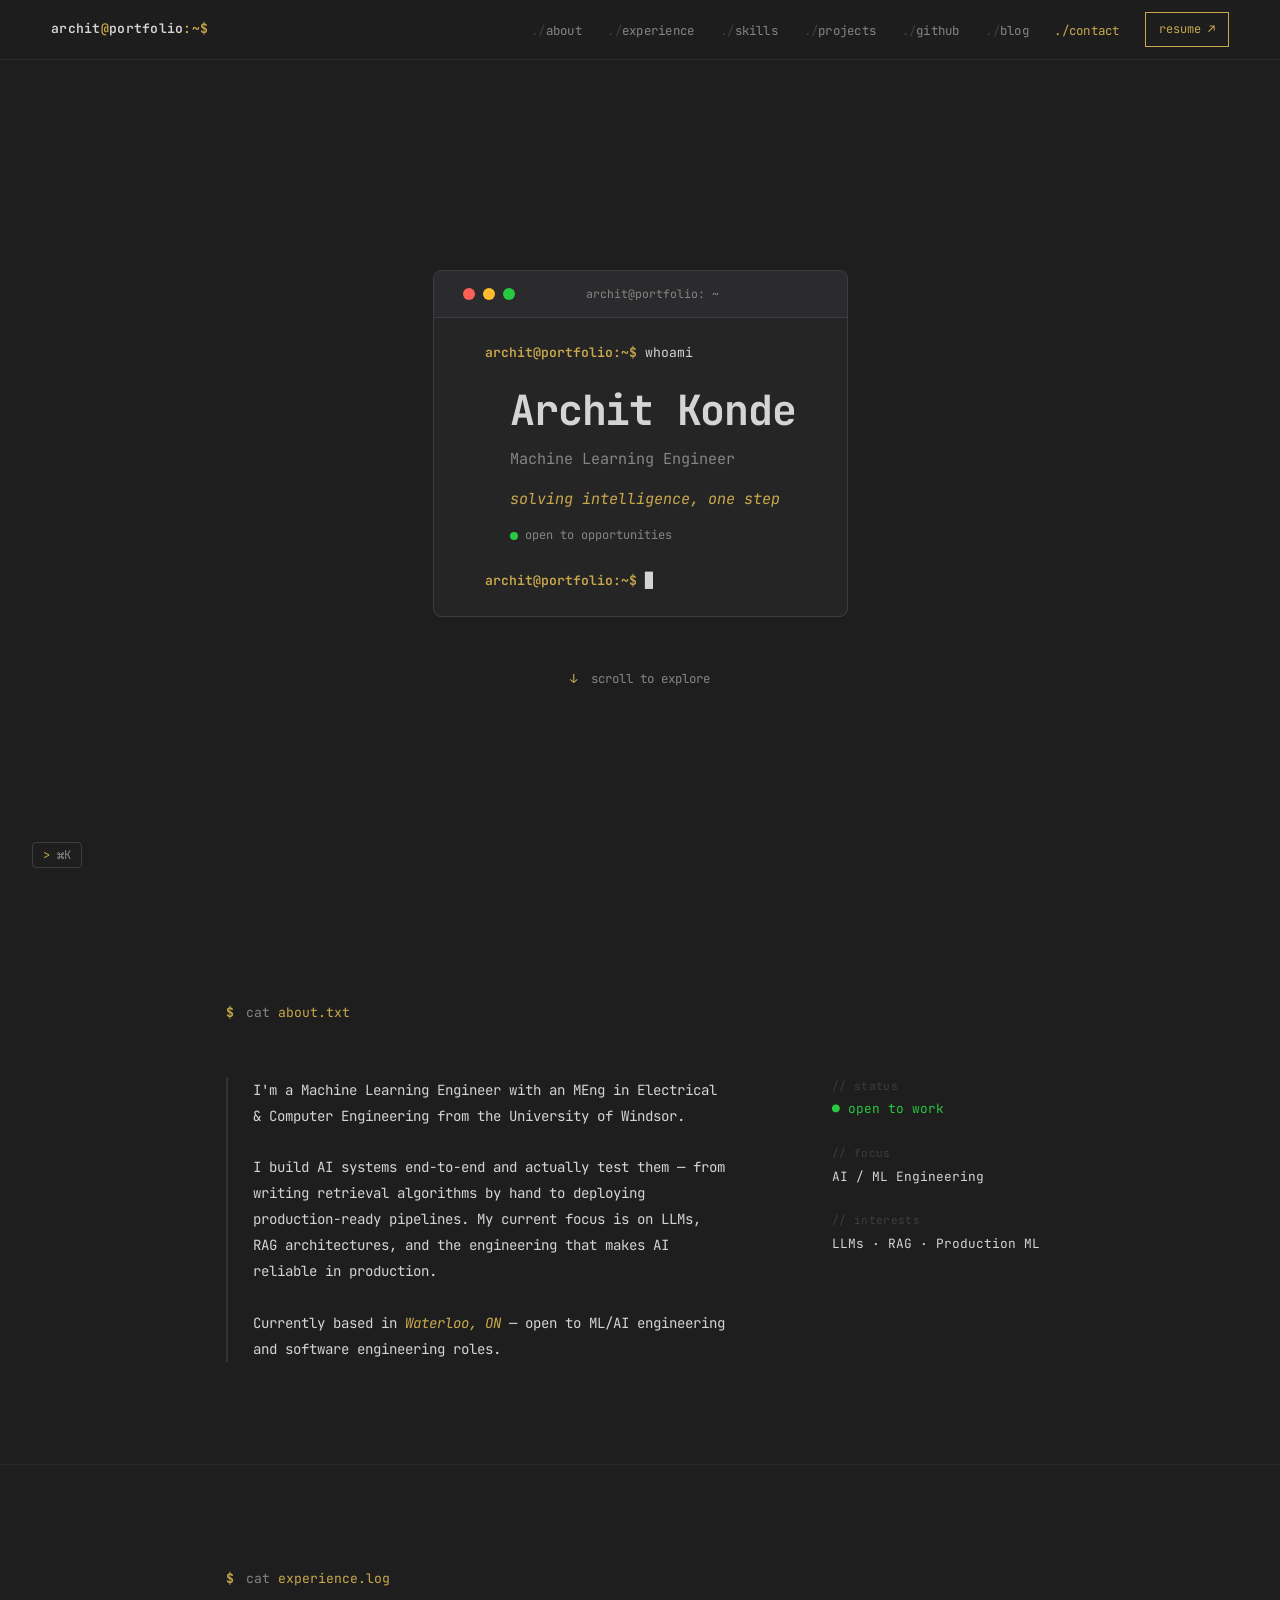
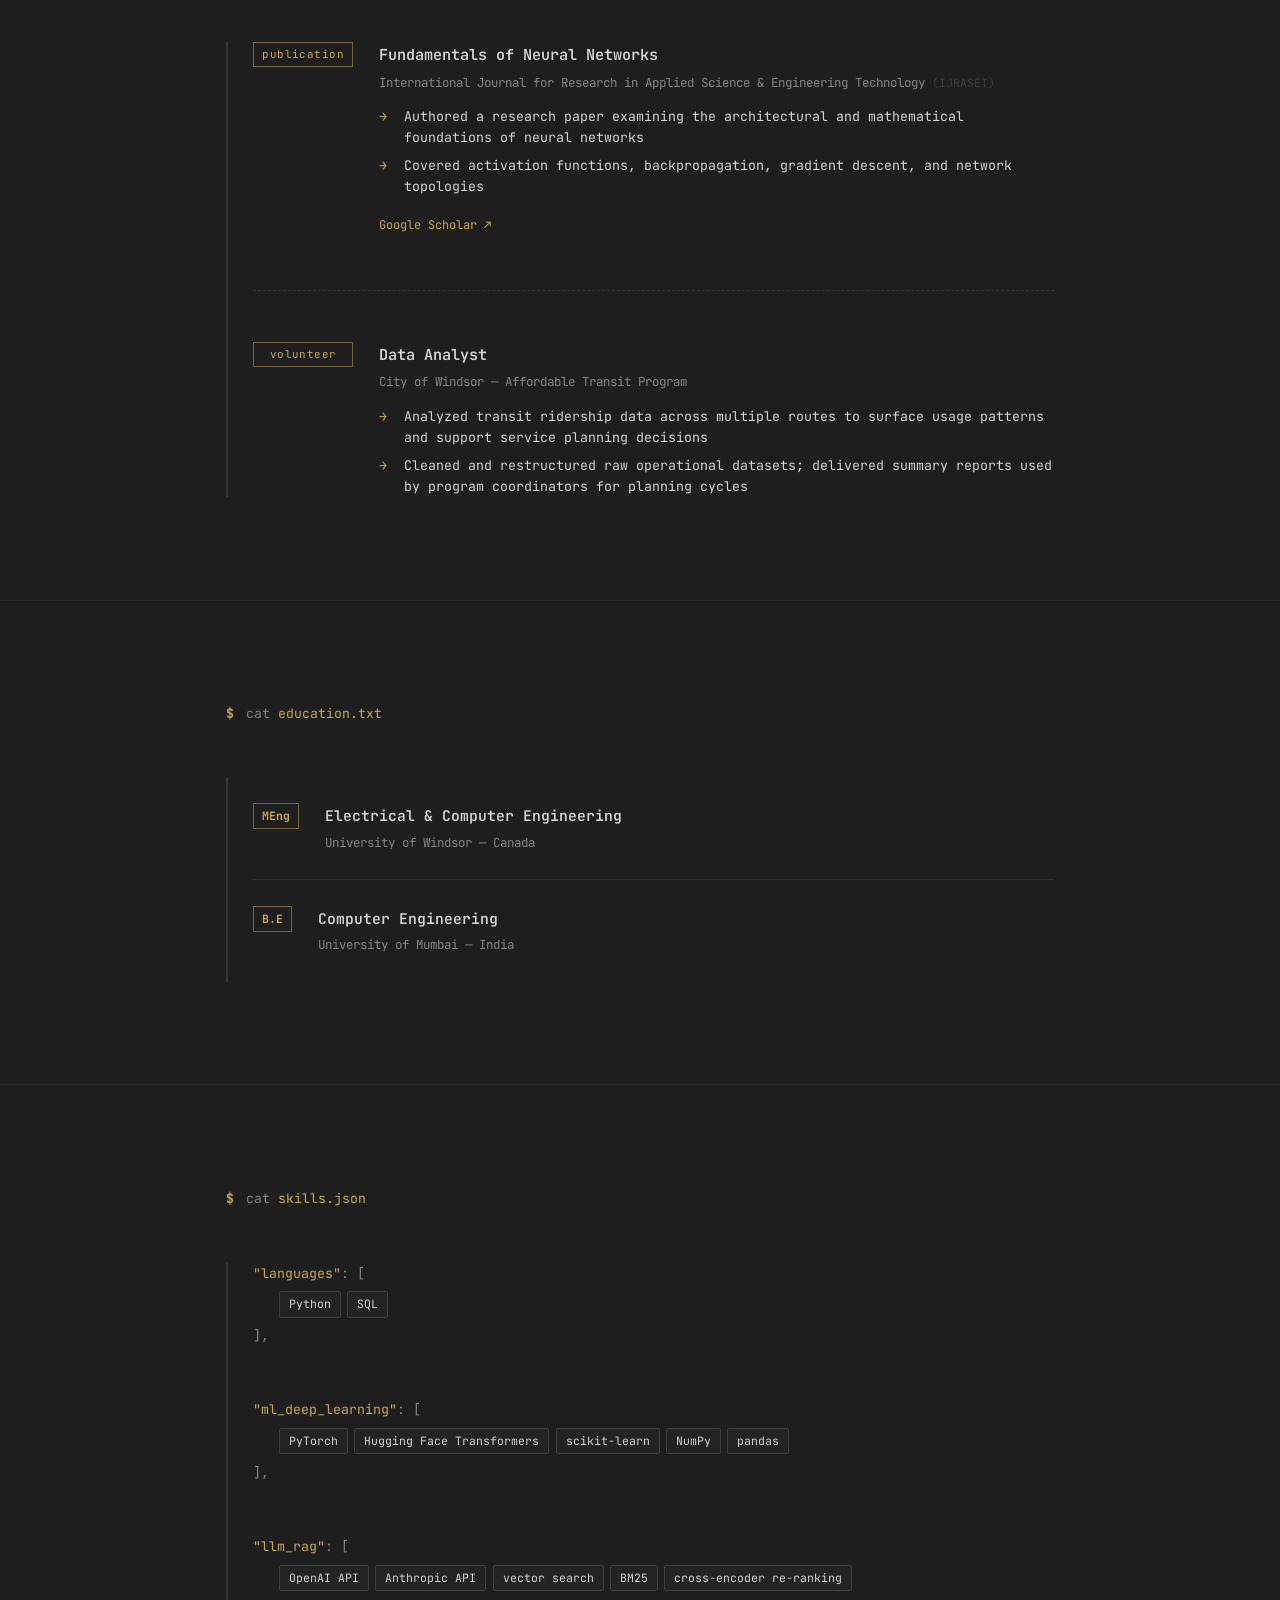
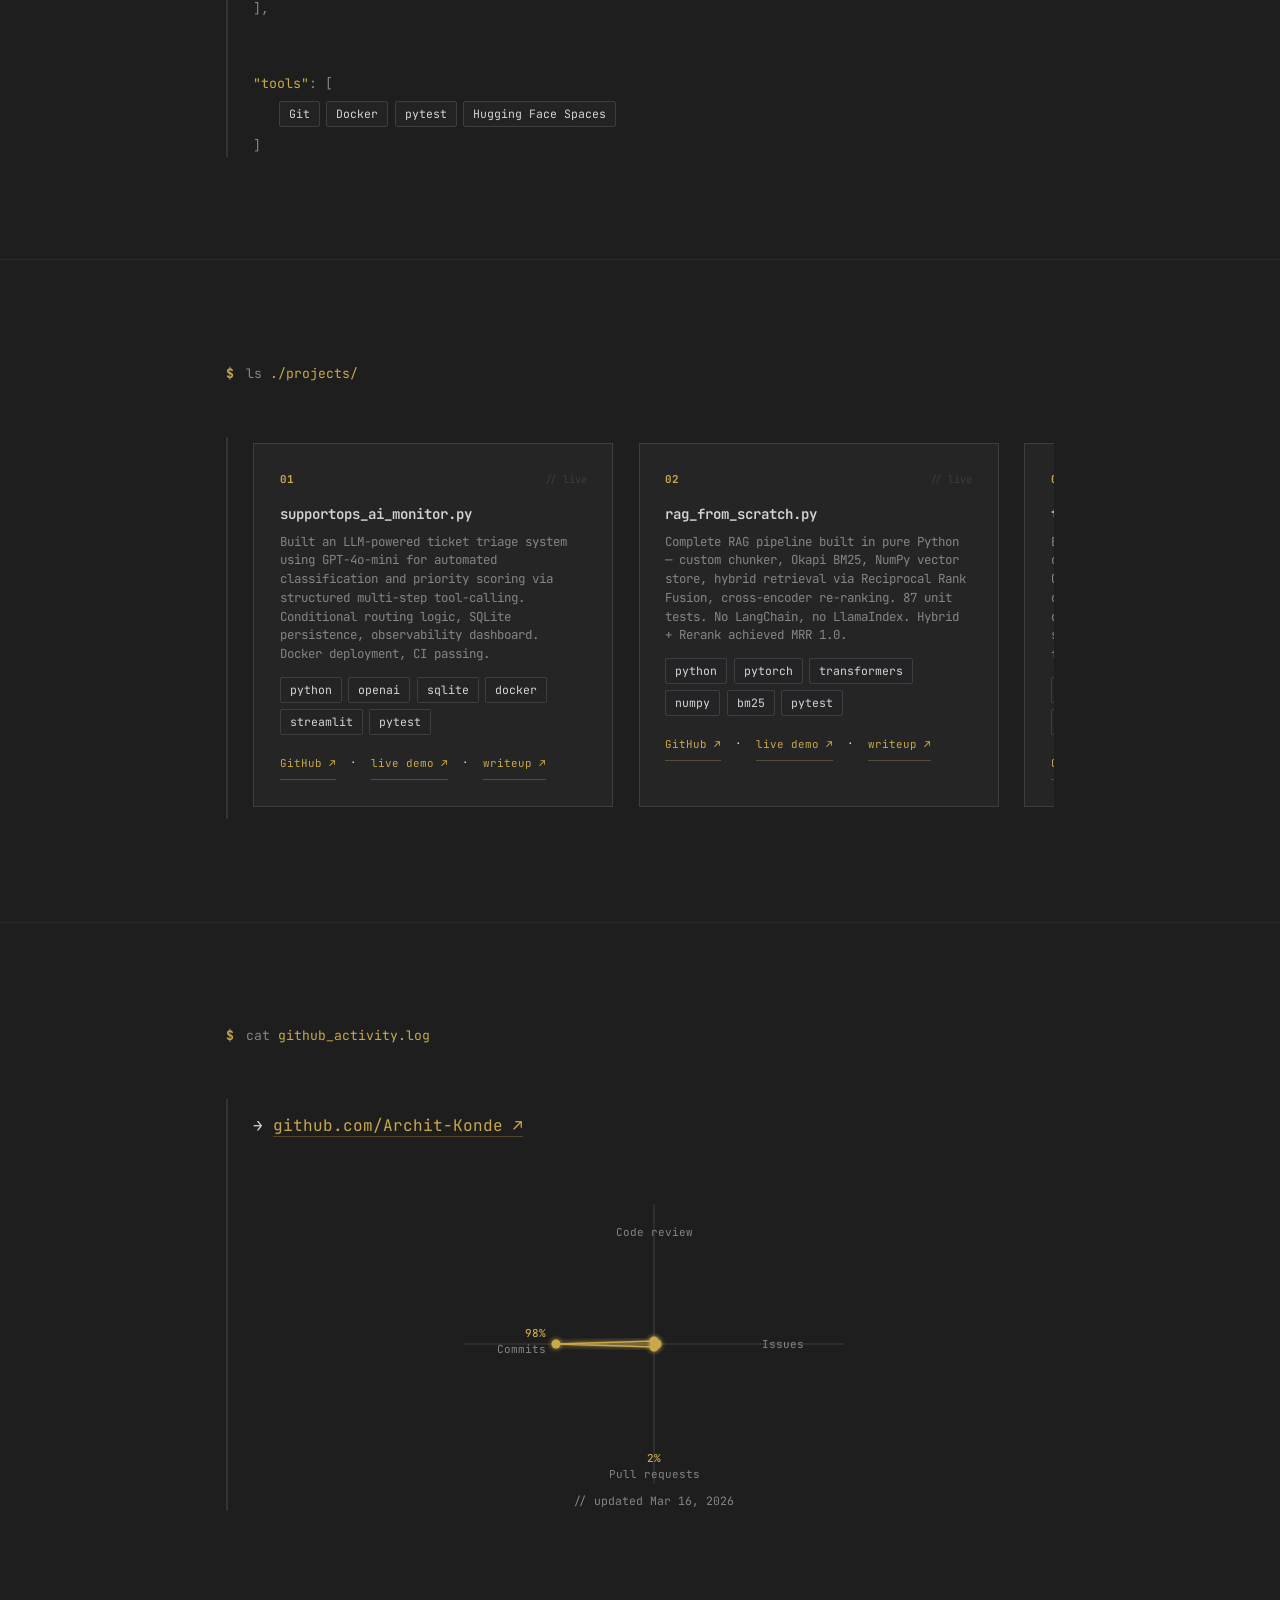
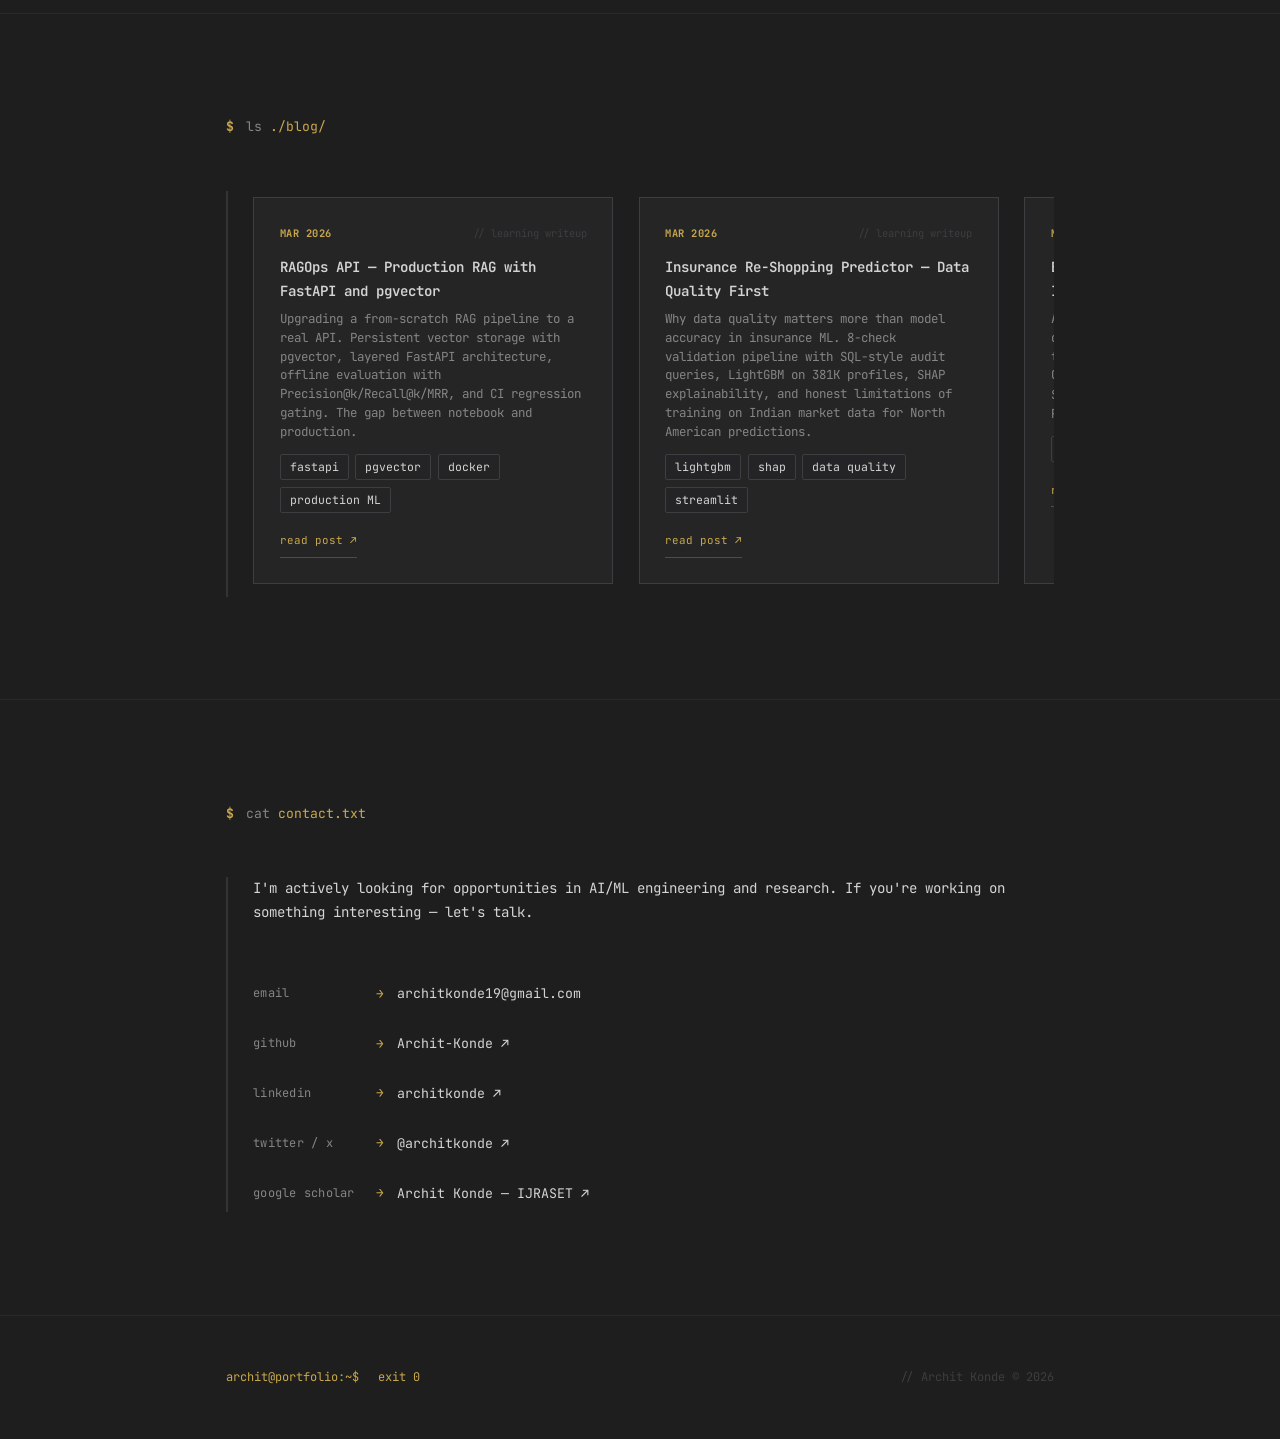
==== commit 964e18a0: "seo: add Google Analytics 4 tracking (G-QZEHV2ZQS2) to all pages Co-Authored-By: Claude Opus 4.6 (1M" ====
--- a/Source Code/index.html
+++ b/Source Code/index.html
@@ -4,6 +4,15 @@
 <head>
   <meta charset="UTF-8" />
   <meta name="viewport" content="width=device-width, initial-scale=1.0" />
+
+  <!-- Google Analytics 4 -->
+  <script async src="https://www.googletagmanager.com/gtag/js?id=G-QZEHV2ZQS2"></script>
+  <script>
+    window.dataLayer = window.dataLayer || [];
+    function gtag(){dataLayer.push(arguments);}
+    gtag('js', new Date());
+    gtag('config', 'G-QZEHV2ZQS2');
+  </script>
 
   <!-- ═══ SEO — Primary Meta Tags ════════════════════════════════
        These are the core tags search engines read first.
